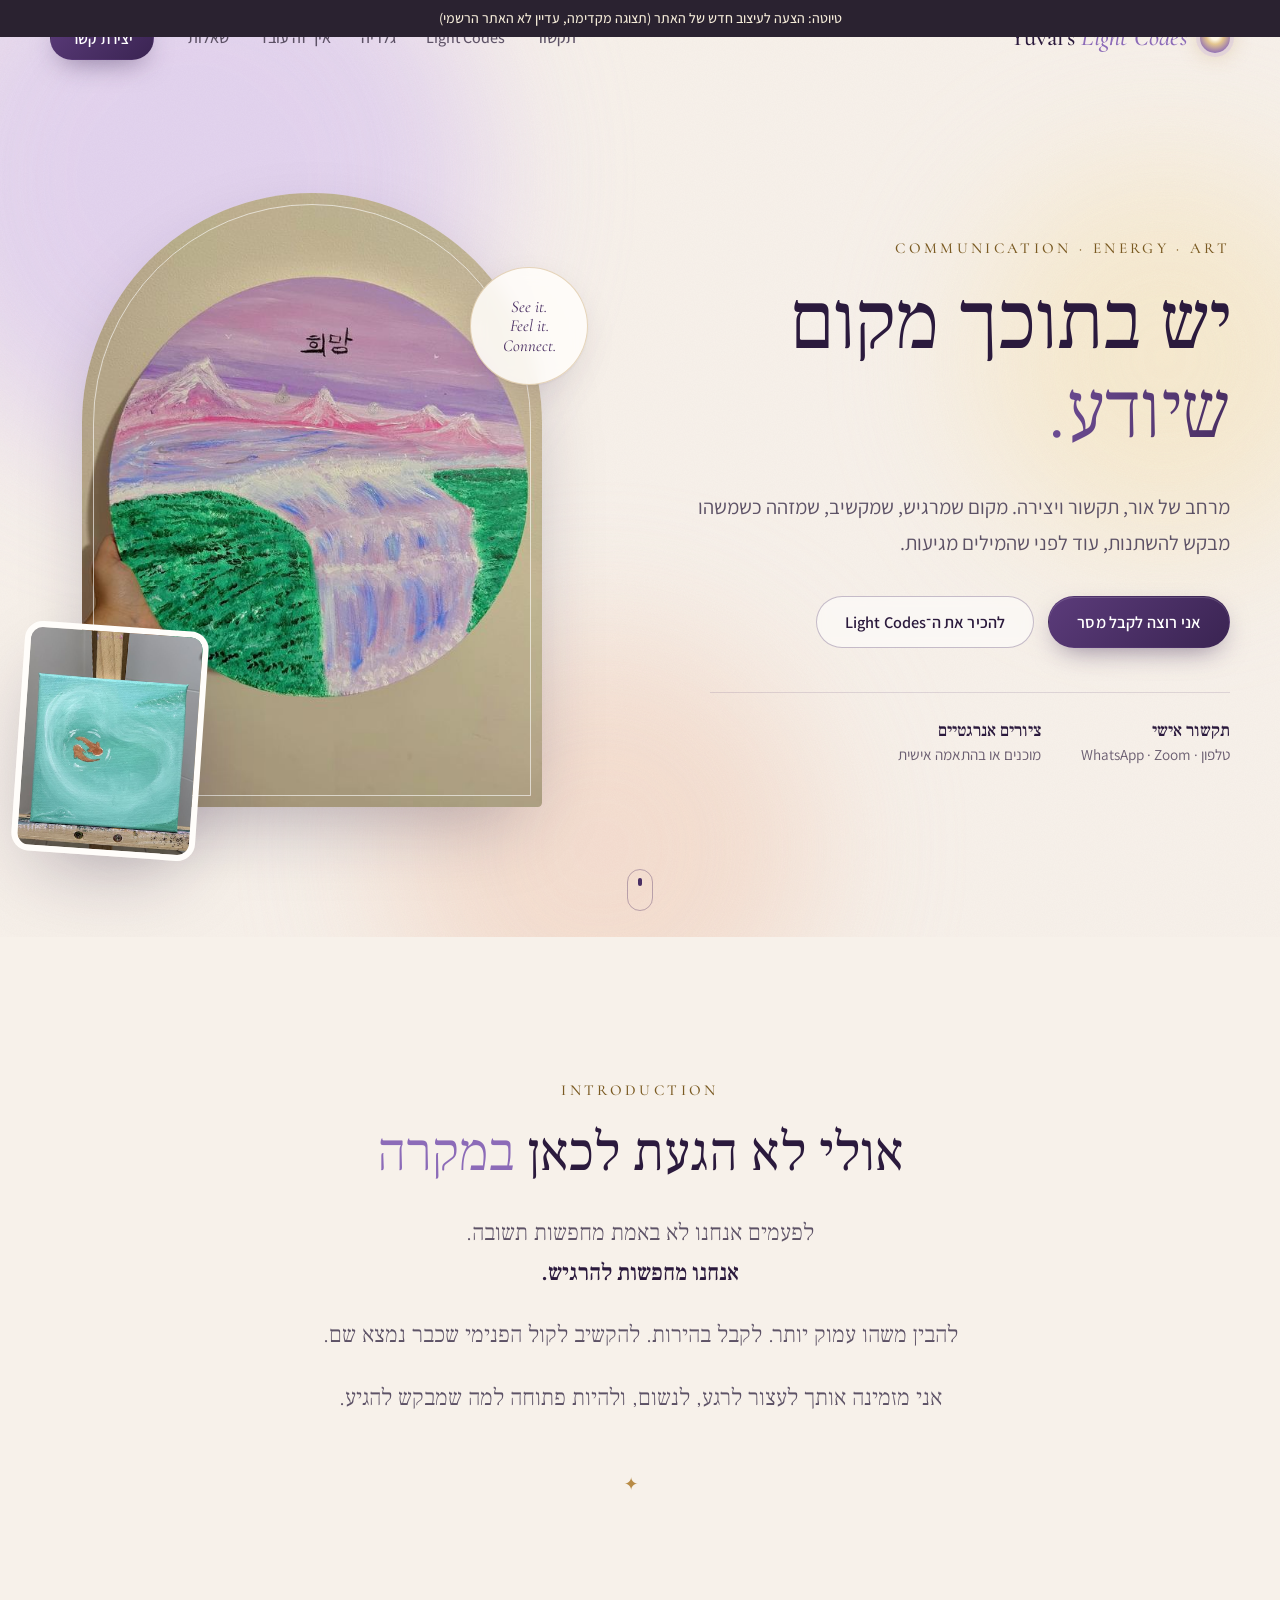
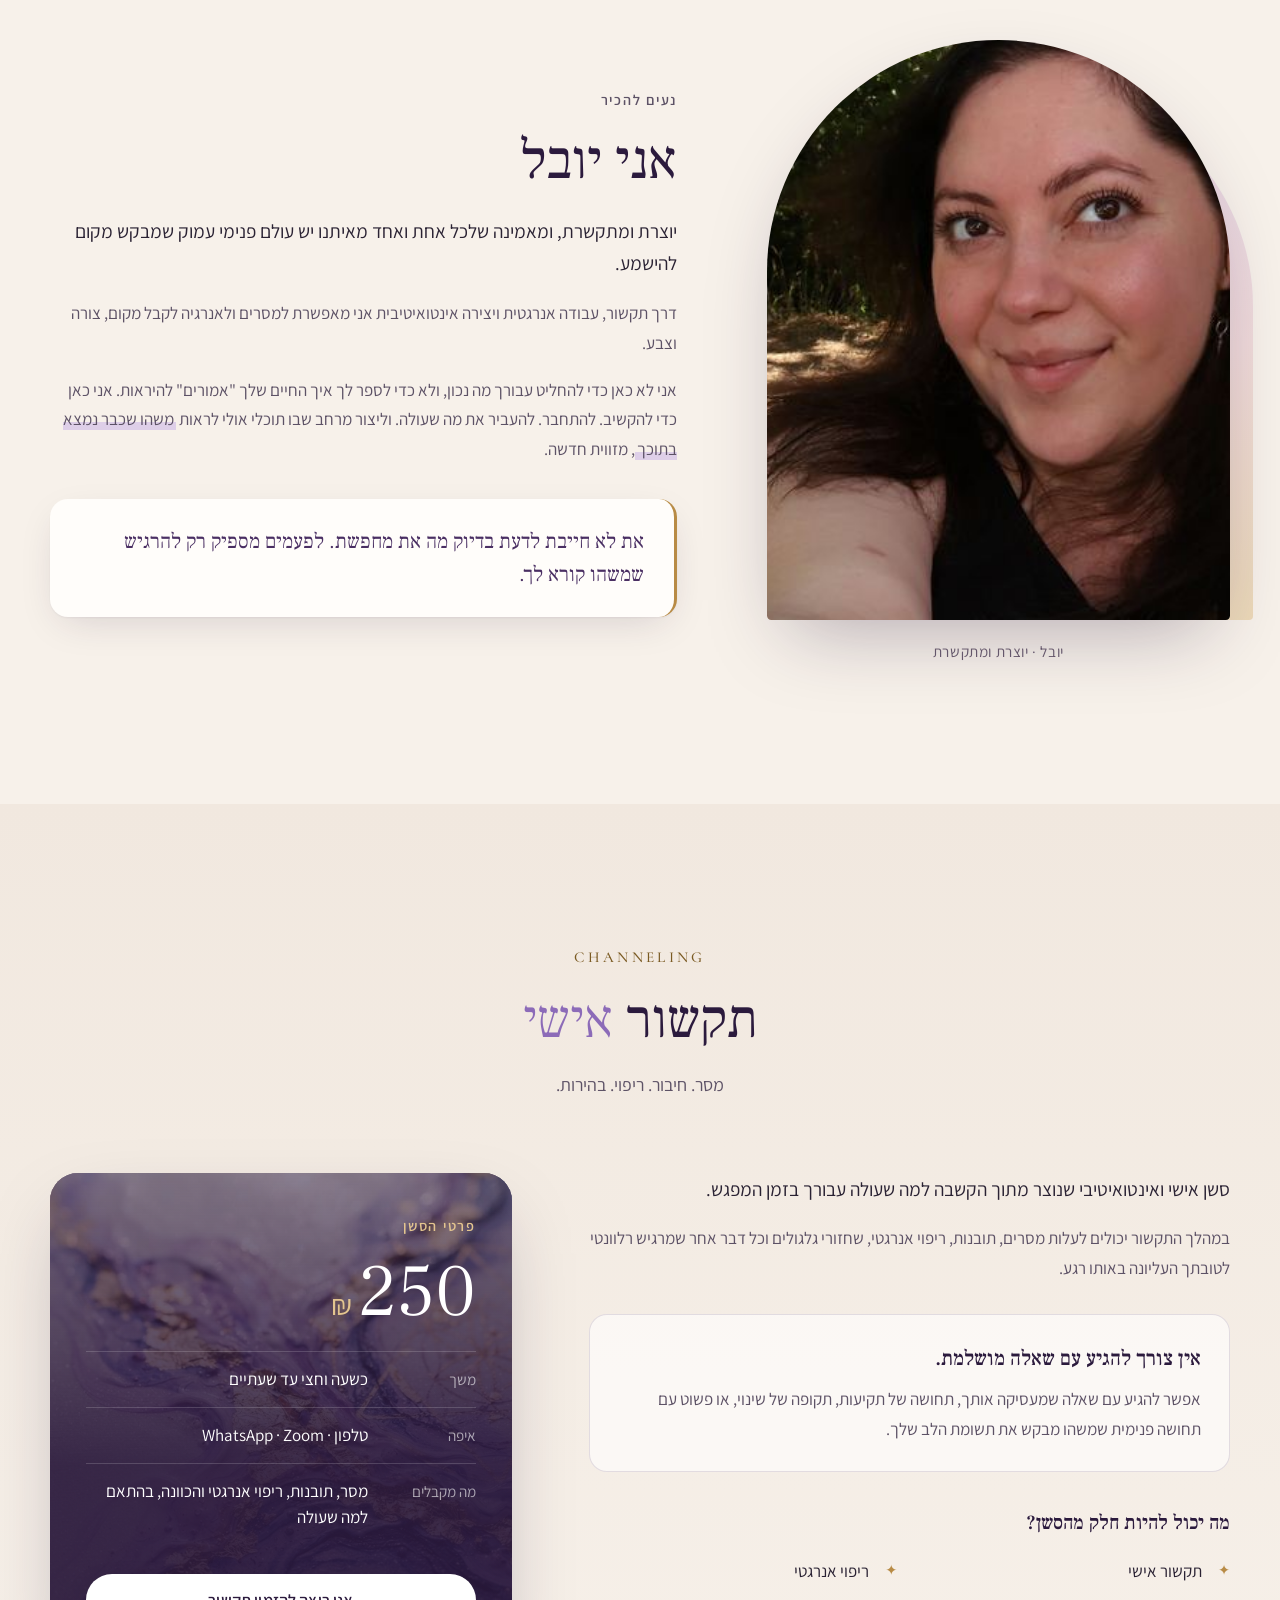
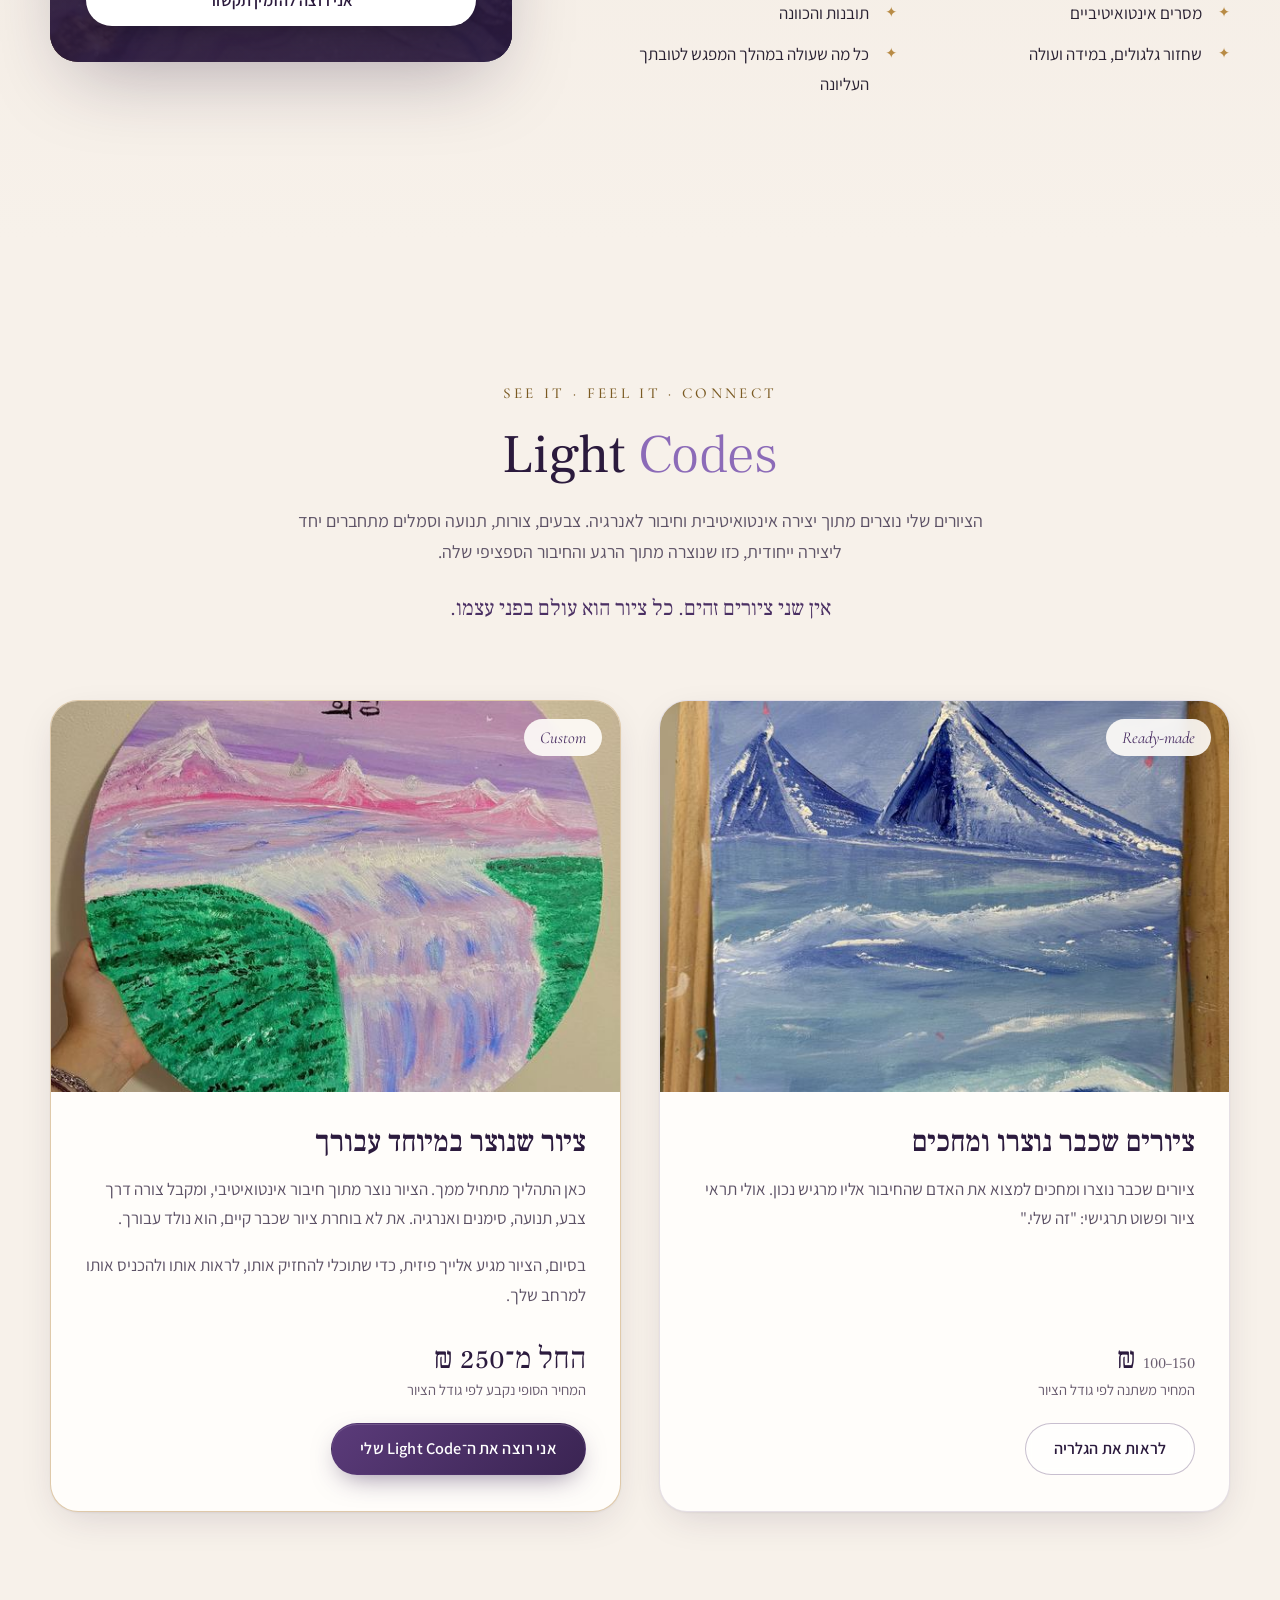
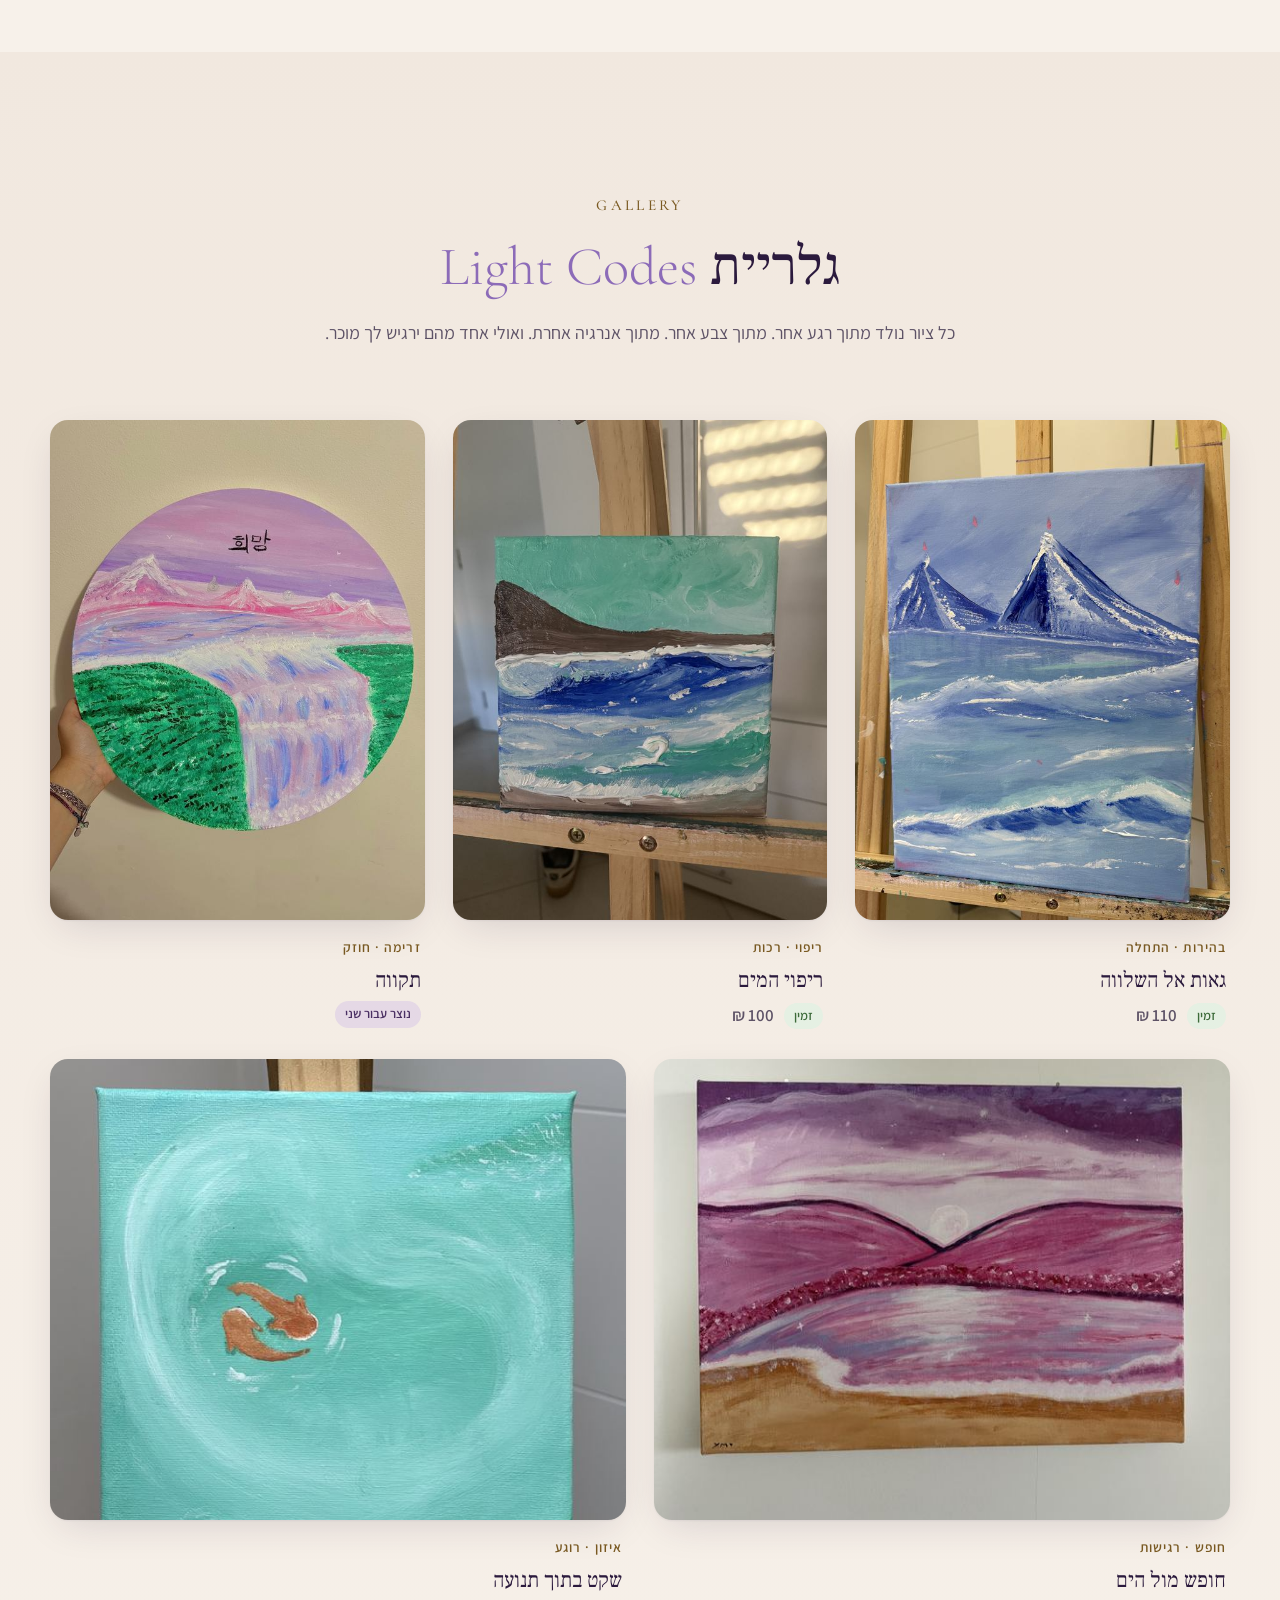
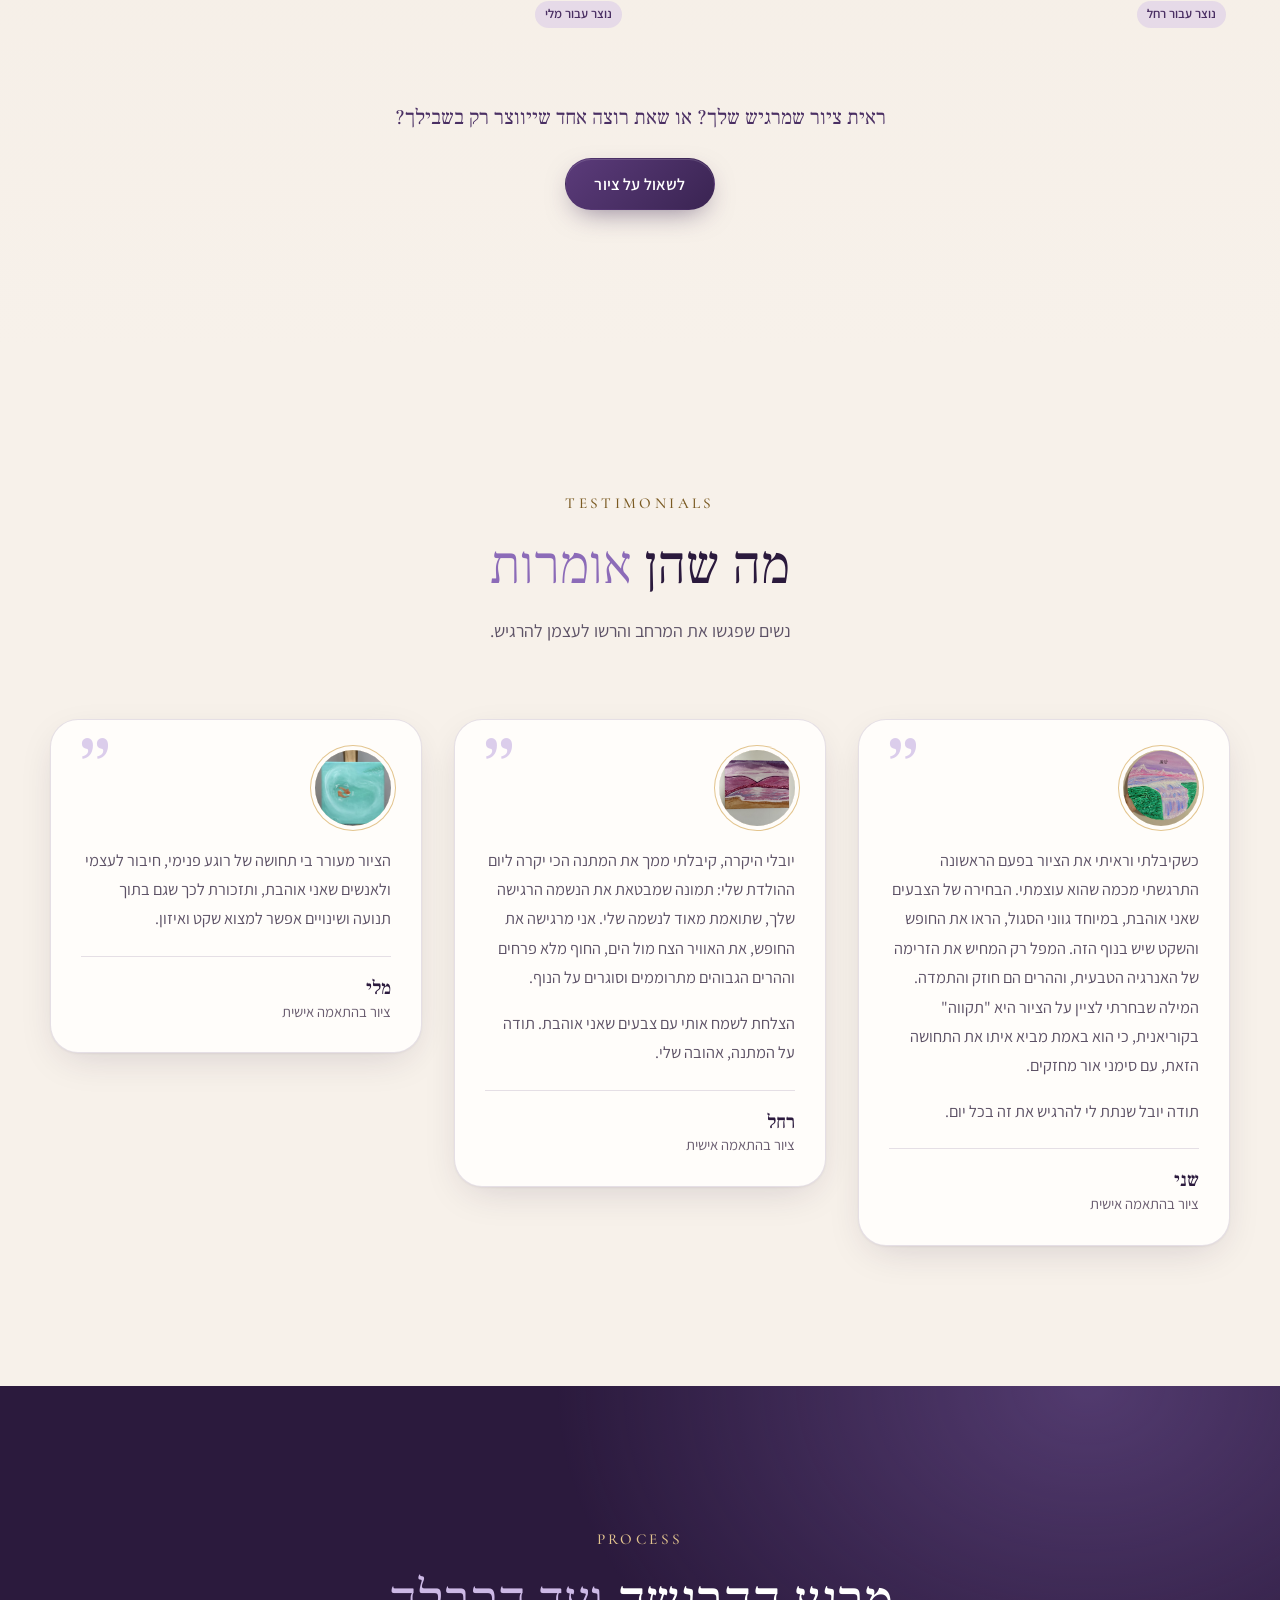
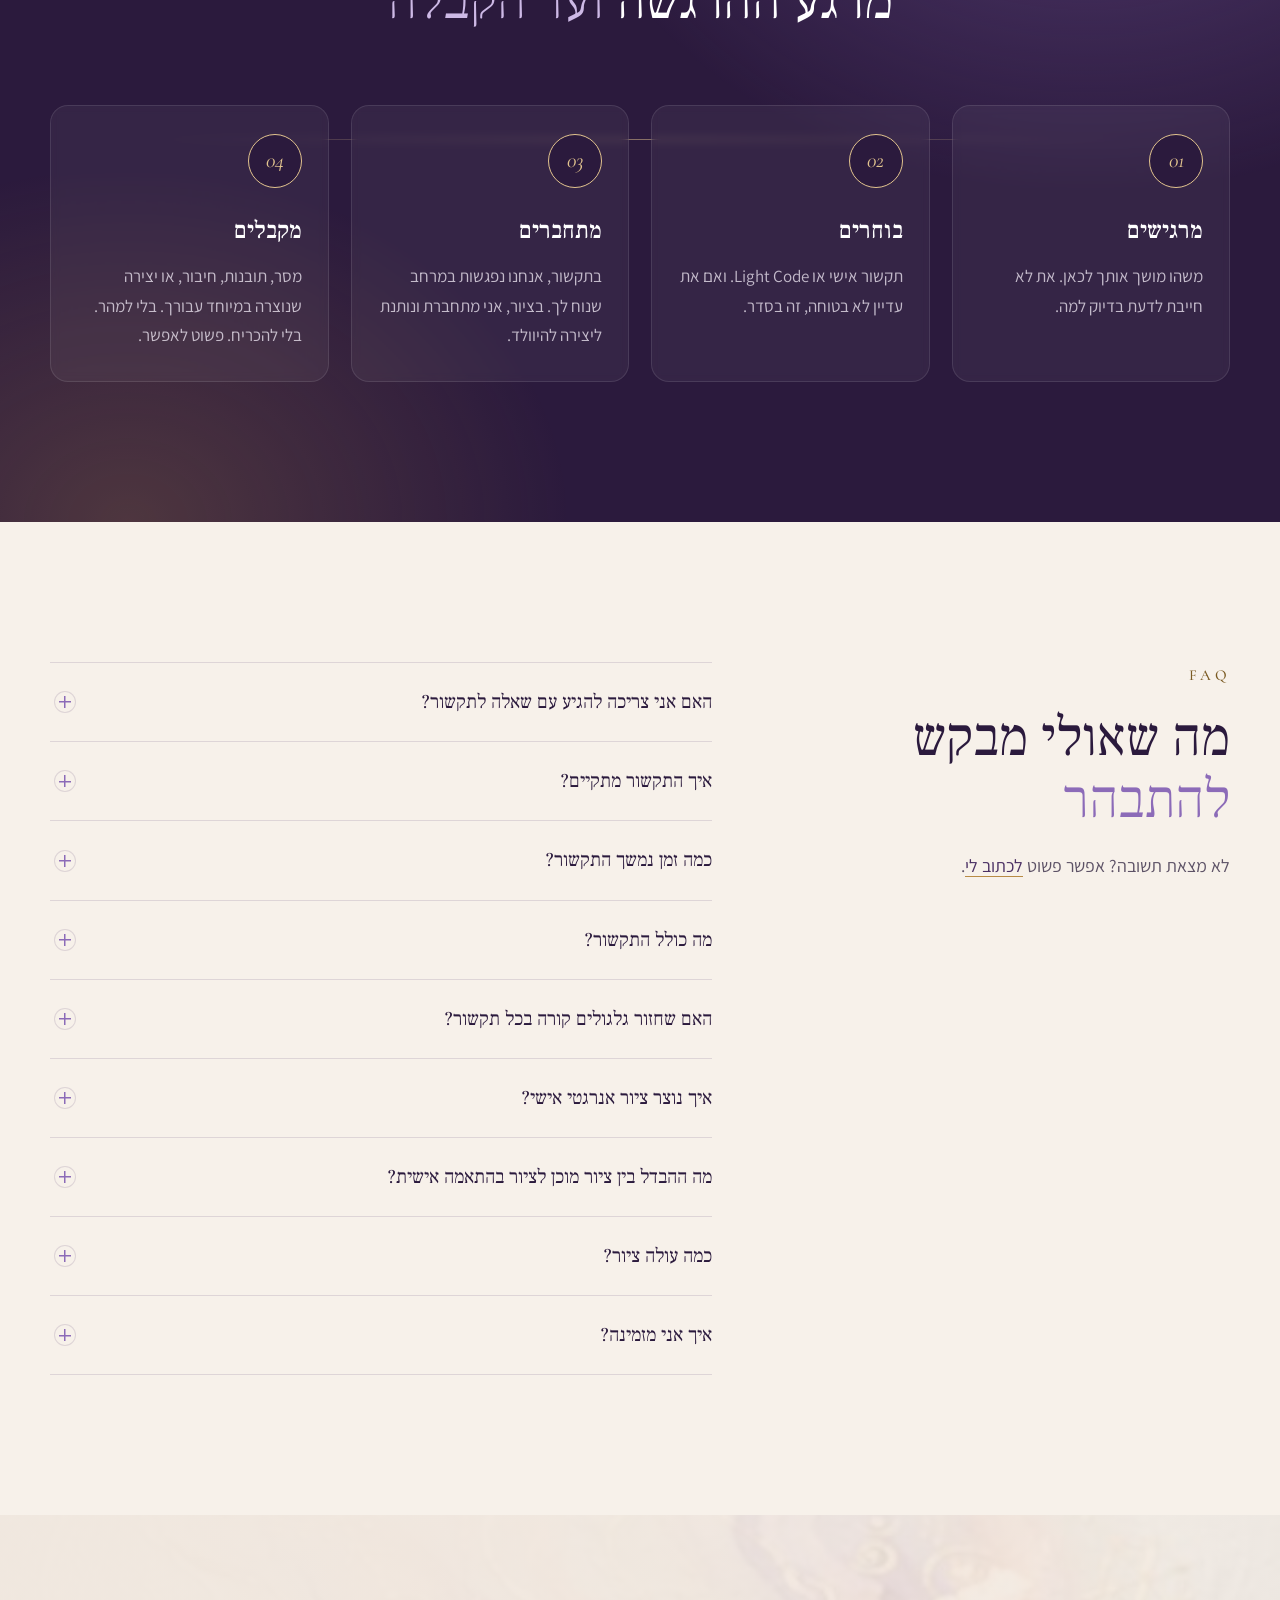
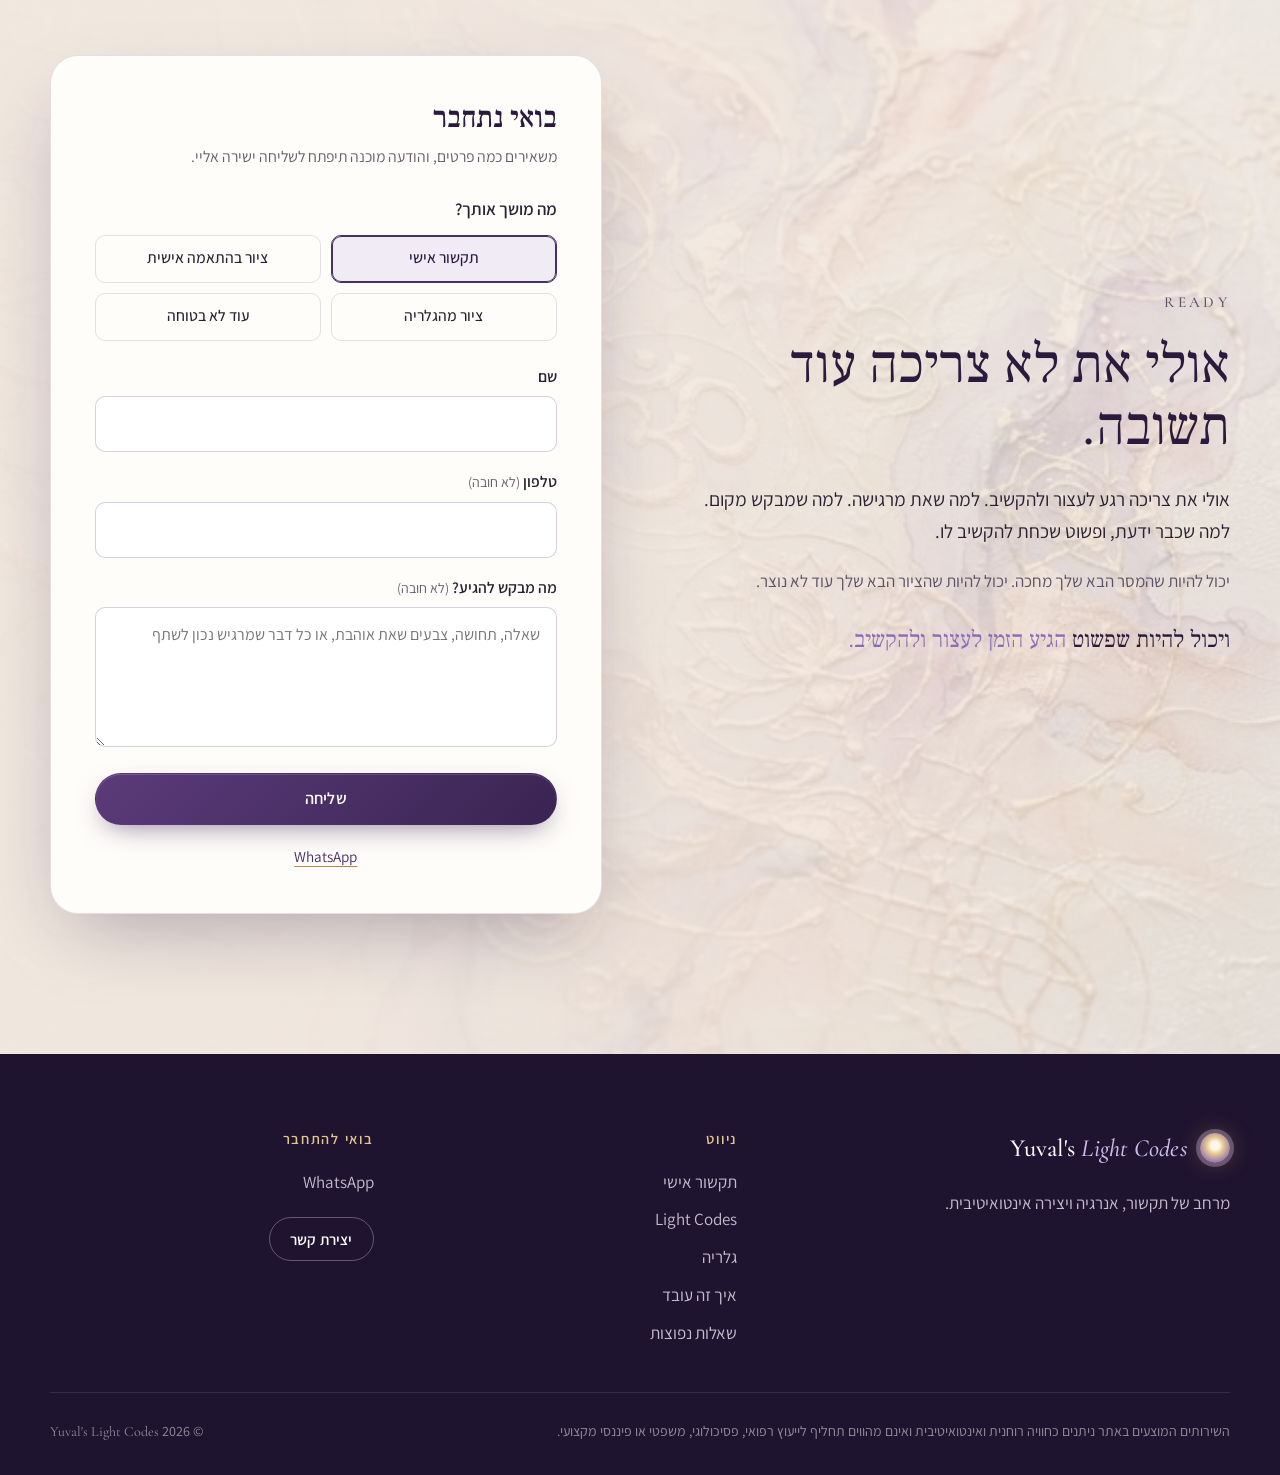
==== index.html @ 179ec46d "Yuval Light Codes preview" ====
<!doctype html>
<html lang="he" dir="rtl">
<head>
<meta name="robots" content="noindex">
  <meta charset="utf-8">
  <meta name="viewport" content="width=device-width, initial-scale=1, viewport-fit=cover">
  <title>Yuval's Light Codes · תקשור, אנרגיה ויצירה</title>
  <meta name="description" content="Yuval's Light Codes: מרחב של תקשור, ריפוי אנרגטי וציורי Light Codes אינטואיטיביים. סשן תקשור אישי בטלפון, Zoom או WhatsApp, וציורים אנרגטיים מוכנים או בהתאמה אישית.">
  <meta name="theme-color" content="#f7f1ea">
  <link rel="icon" href="data:image/svg+xml,%3Csvg xmlns='http://www.w3.org/2000/svg' viewBox='0 0 64 64'%3E%3Cdefs%3E%3CradialGradient id='g' cx='50%25' cy='45%25' r='55%25'%3E%3Cstop offset='0' stop-color='%23fff6e0'/%3E%3Cstop offset='.55' stop-color='%23c9a35f'/%3E%3Cstop offset='1' stop-color='%236b4a8a'/%3E%3C/radialGradient%3E%3C/defs%3E%3Ccircle cx='32' cy='32' r='30' fill='url(%23g)'/%3E%3Cpath d='M32 14v36M14 32h36M20 20l24 24M44 20 20 44' stroke='%23fff' stroke-width='2' stroke-linecap='round' opacity='.8'/%3E%3C/svg%3E">

  <meta property="og:type" content="website">
  <meta property="og:locale" content="he_IL">
  <meta property="og:title" content="Yuval's Light Codes · תקשור, אנרגיה ויצירה">
  <meta property="og:description" content="יש בתוכך מקום שיודע. תקשור אישי, ריפוי אנרגטי וציורי Light Codes שנוצרים מתוך חיבור.">
  <meta property="og:image" content="img/art-hope.jpg">
  <meta name="twitter:card" content="summary_large_image">
  <meta name="twitter:title" content="Yuval's Light Codes · תקשור, אנרגיה ויצירה">
  <meta name="twitter:image" content="img/art-hope.jpg">
  <meta name="twitter:description" content="יש בתוכך מקום שיודע. תקשור אישי, ריפוי אנרגטי וציורי Light Codes שנוצרים מתוך חיבור.">
  <script type="application/ld+json">
  {
    "@context": "https://schema.org",
    "@type": "ProfessionalService",
    "name": "Yuval's Light Codes",
    "description": "תקשור אישי, ריפוי אנרגטי וציורי Light Codes אינטואיטיביים, מוכנים או בהתאמה אישית.",
    "image": "img/art-hope.jpg",
    "priceRange": "החל מ־100 ₪",
    "areaServed": "IL",
    "hasOfferCatalog": {
      "@type": "OfferCatalog",
      "name": "שירותים",
      "itemListElement": [
        { "@type": "Offer", "name": "תקשור אישי (כשעה וחצי עד שעתיים)", "price": "250", "priceCurrency": "ILS" },
        { "@type": "Offer", "name": "ציור Light Code בהתאמה אישית", "priceSpecification": { "@type": "PriceSpecification", "minPrice": "250", "priceCurrency": "ILS" } },
        { "@type": "Offer", "name": "ציור Light Code מוכן", "priceSpecification": { "@type": "PriceSpecification", "minPrice": "100", "maxPrice": "150", "priceCurrency": "ILS" } }
      ]
    }
  }
  </script>

  <link rel="preconnect" href="https://fonts.googleapis.com">
  <link rel="preconnect" href="https://fonts.gstatic.com" crossorigin>
  <link href="https://fonts.googleapis.com/css2?family=Cormorant+Garamond:ital,wght@0,400;0,500;1,400;1,500&family=Frank+Ruhl+Libre:wght@300;400;500;700&family=Assistant:wght@300;400;500;600;700&display=swap" rel="stylesheet">
  <link rel="stylesheet" href="styles.css">
</head>
<body>
<div role="note" style="position:relative;z-index:200;background:#2a2230;color:#f5ecd9;text-align:center;font:500 14px/1.5 Assistant,system-ui,sans-serif;padding:8px 16px">טיוטה: הצעה לעיצוב חדש של האתר (תצוגה מקדימה, עדיין לא האתר הרשמי)</div>
  <a class="skip-link" href="#main">דילוג לתוכן</a>

  <header class="site-header" id="top">
    <div class="container header-inner">
      <a class="brand" href="#top" aria-label="Yuval's Light Codes, חזרה לראש העמוד">
        <span class="brand-mark" aria-hidden="true"></span>
        <span class="brand-text" lang="en">Yuval's <em>Light Codes</em></span>
      </a>

      <nav class="main-nav" id="main-nav" aria-label="ניווט ראשי">
        <ul>
          <li><a href="#channeling">תקשור</a></li>
          <li><a href="#light-codes">Light Codes</a></li>
          <li><a href="#gallery">גלריה</a></li>
          <li><a href="#process">איך זה עובד</a></li>
          <li><a href="#faq">שאלות</a></li>
        </ul>
        <a class="btn btn-primary btn-sm nav-cta" href="#contact">יצירת קשר</a>
      </nav>

      <button class="nav-toggle" type="button" aria-expanded="false" aria-controls="main-nav" aria-label="פתיחת תפריט">
        <span></span><span></span>
      </button>
    </div>
  </header>

  <main id="main">

    <!-- HERO -->
    <section class="hero" aria-labelledby="hero-title">
      <div class="hero-aura" aria-hidden="true">
        <span class="orb orb-1"></span><span class="orb orb-2"></span><span class="orb orb-3"></span>
      </div>
      <div class="container hero-grid">
        <div class="hero-copy">
          <p class="eyebrow" lang="en">Communication · Energy · Art</p>
          <h1 id="hero-title" class="display">
            יש בתוכך מקום
            <span class="display-accent">שיודע.</span>
          </h1>
          <p class="lead">
            מרחב של אור, תקשור ויצירה. מקום שמרגיש, שמקשיב, שמזהה כשמשהו מבקש להשתנות, עוד לפני שהמילים מגיעות.
          </p>
          <div class="hero-actions">
            <a class="btn btn-primary" href="#channeling">אני רוצה לקבל מסר</a>
            <a class="btn btn-ghost" href="#light-codes">להכיר את ה־Light Codes</a>
          </div>
          <ul class="hero-meta" aria-label="בקצרה">
            <li><strong>תקשור אישי</strong><span>טלפון · <bdi lang="en" dir="ltr">Zoom</bdi> · <bdi lang="en" dir="ltr">WhatsApp</bdi></span></li>
            <li><strong>ציורים אנרגטיים</strong><span>מוכנים או בהתאמה אישית</span></li>
          </ul>
        </div>

        <div class="hero-art">
          <figure class="arch arch-main">
            <img src="img/art-hope.jpg" srcset="img/art-hope-800.jpg 600w, img/art-hope.jpg 1050w" sizes="(max-width: 960px) 72vw, 460px" alt="ציור Light Code של יובל: מפל ורוד וסגול בין הרים, על קנבס עגול" width="1050" height="1400" fetchpriority="high">
          </figure>
          <figure class="arch-small" aria-hidden="true">
            <img src="img/art-turquoise-800.jpg" alt="" width="659" height="800">
          </figure>
          <span class="hero-badge" lang="en" dir="ltr" aria-hidden="true">See it.<br>Feel it.<br>Connect.</span>
        </div>
      </div>
      <a class="scroll-cue" href="#intro" aria-label="גלילה להמשך"><span></span></a>
    </section>

    <!-- INTRO -->
    <section class="intro section" id="intro" aria-labelledby="intro-title">
      <div class="container narrow center reveal">
        <p class="eyebrow" lang="en">Introduction</p>
        <h2 id="intro-title" class="h2">אולי לא הגעת לכאן <em>במקרה</em></h2>
        <div class="intro-text">
          <p>לפעמים אנחנו לא באמת מחפשות תשובה.<br><strong>אנחנו מחפשות להרגיש.</strong></p>
          <p>להבין משהו עמוק יותר. לקבל בהירות. להקשיב לקול הפנימי שכבר נמצא שם.</p>
          <p>אני מזמינה אותך לעצור לרגע, לנשום, ולהיות פתוחה למה שמבקש להגיע.</p>
        </div>
        <span class="divider" aria-hidden="true">✦</span>
      </div>
    </section>

    <!-- ABOUT -->
    <section class="about section" id="about" aria-labelledby="about-title">
      <div class="container about-grid">
        <figure class="about-photo reveal">
          <div class="arch arch-portrait">
            <img src="img/yuval.jpg" srcset="img/yuval-800.jpg 800w, img/yuval.jpg 1400w" sizes="(max-width: 960px) min(90vw, 420px), 460px" alt="יובל, יוצרת ומתקשרת, מחייכת בטבע" width="1400" height="933" loading="lazy">
          </div>
          <figcaption>יובל · יוצרת ומתקשרת</figcaption>
        </figure>
        <div class="about-copy reveal">
          <p class="eyebrow">נעים להכיר</p>
          <h2 id="about-title" class="h2">אני יובל</h2>
          <p class="lead-sm">יוצרת ומתקשרת, ומאמינה שלכל אחת ואחד מאיתנו יש עולם פנימי עמוק שמבקש מקום להישמע.</p>
          <p>דרך תקשור, עבודה אנרגטית ויצירה אינטואיטיבית אני מאפשרת למסרים ולאנרגיה לקבל מקום, צורה וצבע.</p>
          <p>אני לא כאן כדי להחליט עבורך מה נכון, ולא כדי לספר לך איך החיים שלך "אמורים" להיראות. אני כאן כדי להקשיב. להתחבר. להעביר את מה שעולה. וליצור מרחב שבו תוכלי אולי לראות <em class="hl">משהו שכבר נמצא בתוכך</em>, מזווית חדשה.</p>
          <blockquote class="pull">
            את לא חייבת לדעת בדיוק מה את מחפשת. לפעמים מספיק רק להרגיש שמשהו קורא לך.
          </blockquote>
        </div>
      </div>
    </section>

    <!-- CHANNELING -->
    <section class="channeling section section-tint" id="channeling" aria-labelledby="channeling-title">
      <div class="container">
        <header class="section-head reveal">
          <p class="eyebrow" lang="en">Channeling</p>
          <h2 id="channeling-title" class="h2">תקשור <em>אישי</em></h2>
          <p class="section-sub">מסר. חיבור. ריפוי. בהירות.</p>
        </header>

        <div class="channeling-grid">
          <div class="channeling-copy reveal">
            <p class="lead-sm">סשן אישי ואינטואיטיבי שנוצר מתוך הקשבה למה שעולה עבורך בזמן המפגש.</p>
            <p>במהלך התקשור יכולים לעלות מסרים, תובנות, ריפוי אנרגטי, שחזורי גלגולים וכל דבר אחר שמרגיש רלוונטי לטובתך העליונה באותו רגע.</p>

            <div class="note-card">
              <h3>אין צורך להגיע עם שאלה מושלמת.</h3>
              <p>אפשר להגיע עם שאלה שמעסיקה אותך, תחושה של תקיעות, תקופה של שינוי, או פשוט עם תחושה פנימית שמשהו מבקש את תשומת הלב שלך.</p>
            </div>

            <h3 class="h4">מה יכול להיות חלק מהסשן?</h3>
            <ul class="spark-list">
              <li>תקשור אישי</li>
              <li>ריפוי אנרגטי</li>
              <li>מסרים אינטואיטיביים</li>
              <li>תובנות והכוונה</li>
              <li>שחזור גלגולים, במידה ועולה</li>
              <li>כל מה שעולה במהלך המפגש לטובתך העליונה</li>
            </ul>
          </div>

          <aside class="price-card reveal" aria-labelledby="session-details">
            <div class="price-card-bg" aria-hidden="true"></div>
            <p class="eyebrow" id="session-details">פרטי הסשן</p>
            <p class="price"><span class="price-num">250</span><span class="price-cur">₪</span></p>
            <dl class="details">
              <div><dt>משך</dt><dd>כשעה וחצי עד שעתיים</dd></div>
              <div><dt>איפה</dt><dd>טלפון · <bdi lang="en" dir="ltr">Zoom</bdi> · <bdi lang="en" dir="ltr">WhatsApp</bdi></dd></div>
              <div><dt>מה מקבלים</dt><dd>מסר, תובנות, ריפוי אנרגטי והכוונה, בהתאם למה שעולה</dd></div>
            </dl>
            <a class="btn btn-light btn-block" href="#contact" data-service="channeling">אני רוצה להזמין תקשור</a>
          </aside>
        </div>
      </div>
    </section>

    <!-- LIGHT CODES -->
    <section class="light-codes section" id="light-codes" aria-labelledby="lc-title">
      <div class="container">
        <header class="section-head reveal">
          <p class="eyebrow" lang="en">See it · Feel it · Connect</p>
          <h2 id="lc-title" class="h2" lang="en">Light <em>Codes</em></h2>
          <p class="section-sub">הציורים שלי נוצרים מתוך יצירה אינטואיטיבית וחיבור לאנרגיה. צבעים, צורות, תנועה וסמלים מתחברים יחד ליצירה ייחודית, כזו שנוצרה מתוך הרגע והחיבור הספציפי שלה.</p>
          <p class="section-quote">אין שני ציורים זהים. כל ציור הוא עולם בפני עצמו.</p>
        </header>

        <div class="offer-grid">
          <article class="offer reveal">
            <div class="offer-media">
              <img src="img/art-mountains-800.jpg" alt="ציור Light Code מוכן: הרים כחולים מעל ים גועש" width="600" height="800" loading="lazy">
              <span class="tag" lang="en">Ready-made</span>
            </div>
            <div class="offer-body">
              <h3 class="h3">ציורים שכבר נוצרו ומחכים</h3>
              <p>ציורים שכבר נוצרו ומחכים למצוא את האדם שהחיבור אליו מרגיש נכון. אולי תראי ציור ופשוט תרגישי: "זה שלי."</p>
              <p class="offer-price"><strong><span dir="ltr">100–150</span> ₪</strong><span>המחיר משתנה לפי גודל הציור</span></p>
              <a class="btn btn-ghost" href="#gallery">לראות את הגלריה</a>
            </div>
          </article>

          <article class="offer offer-featured reveal">
            <div class="offer-media">
              <img src="img/art-hope-800.jpg" alt="ציור Light Code בהתאמה אישית: מפל ורוד וסגול בעיגול" width="600" height="800" loading="lazy">
              <span class="tag" lang="en">Custom</span>
            </div>
            <div class="offer-body">
              <h3 class="h3">ציור שנוצר במיוחד עבורך</h3>
              <p>כאן התהליך מתחיל ממך. הציור נוצר מתוך חיבור אינטואיטיבי, ומקבל צורה דרך צבע, תנועה, סימנים ואנרגיה. את לא בוחרת ציור שכבר קיים, הוא נולד עבורך.</p>
              <p>בסיום, הציור מגיע אלייך פיזית, כדי שתוכלי להחזיק אותו, לראות אותו ולהכניס אותו למרחב שלך.</p>
              <p class="offer-price"><strong>החל מ־250 ₪</strong><span>המחיר הסופי נקבע לפי גודל הציור</span></p>
              <a class="btn btn-primary" href="#contact" data-service="custom">אני רוצה את ה־Light Code שלי</a>
            </div>
          </article>
        </div>
      </div>
    </section>

    <!-- GALLERY -->
    <section class="gallery section section-tint" id="gallery" aria-labelledby="gallery-title">
      <div class="container">
        <header class="section-head reveal">
          <p class="eyebrow" lang="en">Gallery</p>
          <h2 id="gallery-title" class="h2">גלריית <em lang="en">Light Codes</em></h2>
          <p class="section-sub">כל ציור נולד מתוך רגע אחר. מתוך צבע אחר. מתוך אנרגיה אחרת. ואולי אחד מהם ירגיש לך מוכר.</p>
        </header>

        <div class="gallery-grid">
          <figure class="art-card reveal">
            <button class="art-open" type="button" data-full="img/art-mountains.jpg" data-caption="גאות אל השלווה · 110 ₪">
              <img src="img/art-mountains-800.jpg" alt="גאות אל השלווה: הרים כחולים מושלגים מעל גלים" width="600" height="800" loading="lazy">
            </button>
            <figcaption>
              <span class="art-theme">בהירות · התחלה</span>
              <span class="art-title">גאות אל השלווה</span>
              <span class="art-meta"><span class="status available">זמין</span> 110 ₪</span>
            </figcaption>
          </figure>

          <figure class="art-card reveal">
            <button class="art-open" type="button" data-full="img/art-healing-water.jpg" data-caption="ריפוי המים · 100 ₪">
              <img src="img/art-healing-water-800.jpg" alt="ריפוי המים: ים טורקיז וכחול מול צוק" width="600" height="800" loading="lazy">
            </button>
            <figcaption>
              <span class="art-theme">ריפוי · רכות</span>
              <span class="art-title">ריפוי המים</span>
              <span class="art-meta"><span class="status available">זמין</span> 100 ₪</span>
            </figcaption>
          </figure>

          <figure class="art-card reveal">
            <button class="art-open" type="button" data-full="img/art-hope.jpg" data-caption="תקווה · נוצר עבור שני">
              <img src="img/art-hope-800.jpg" alt="תקווה: מפל ורוד בין הרים, ציור עגול שנוצר עבור שני" width="600" height="800" loading="lazy">
            </button>
            <figcaption>
              <span class="art-theme">זרימה · חוזק</span>
              <span class="art-title">תקווה</span>
              <span class="art-meta"><span class="status custom">נוצר עבור שני</span></span>
            </figcaption>
          </figure>

          <figure class="art-card reveal">
            <button class="art-open" type="button" data-full="img/art-pink-sea.jpg" data-caption="חופש מול הים · נוצר עבור רחל">
              <img src="img/art-pink-sea-800.jpg" alt="חופש מול הים: נוף ורוד וסגול עם חוף זהוב, נוצר עבור רחל" width="600" height="800" loading="lazy">
            </button>
            <figcaption>
              <span class="art-theme">חופש · רגישות</span>
              <span class="art-title">חופש מול הים</span>
              <span class="art-meta"><span class="status custom">נוצר עבור רחל</span></span>
            </figcaption>
          </figure>

          <figure class="art-card reveal">
            <button class="art-open" type="button" data-full="img/art-turquoise.jpg" data-caption="שקט בתוך תנועה · נוצר עבור מלי">
              <img src="img/art-turquoise-800.jpg" alt="שקט בתוך תנועה: מערבולת טורקיז עם דגים כתומים, נוצר עבור מלי" width="659" height="800" loading="lazy">
            </button>
            <figcaption>
              <span class="art-theme">איזון · רוגע</span>
              <span class="art-title">שקט בתוך תנועה</span>
              <span class="art-meta"><span class="status custom">נוצר עבור מלי</span></span>
            </figcaption>
          </figure>
        </div>

        <div class="center gallery-cta reveal">
          <p>ראית ציור שמרגיש שלך? או שאת רוצה אחד שייווצר רק בשבילך?</p>
          <a class="btn btn-primary" href="#contact" data-service="ready">לשאול על ציור</a>
        </div>
      </div>
    </section>

    <!-- TESTIMONIALS -->
    <section class="testimonials section" id="testimonials" aria-labelledby="t-title">
      <div class="container">
        <header class="section-head reveal">
          <p class="eyebrow" lang="en">Testimonials</p>
          <h2 id="t-title" class="h2">מה שהן <em>אומרות</em></h2>
          <p class="section-sub">נשים שפגשו את המרחב והרשו לעצמן להרגיש.</p>
        </header>

        <div class="t-grid">
          <figure class="t-card reveal">
            <img class="t-art" src="img/art-hope-800.jpg" alt="הציור של שני" width="600" height="800" loading="lazy">
            <blockquote>
              <p>כשקיבלתי וראיתי את הציור בפעם הראשונה התרגשתי מכמה שהוא עוצמתי. הבחירה של הצבעים שאני אוהבת, במיוחד גווני הסגול, הראו את החופש והשקט שיש בנוף הזה. המפל רק המחיש את הזרימה של האנרגיה הטבעית, וההרים הם חוזק והתמדה. המילה שבחרתי לציין על הציור היא "תקווה" בקוריאנית, כי הוא באמת מביא איתו את התחושה הזאת, עם סימני אור מחזקים.</p>
              <p>תודה יובל שנתת לי להרגיש את זה בכל יום.</p>
            </blockquote>
            <figcaption><strong>שני</strong><span>ציור בהתאמה אישית</span></figcaption>
          </figure>

          <figure class="t-card reveal">
            <img class="t-art" src="img/art-pink-sea-800.jpg" alt="הציור של רחל" width="600" height="800" loading="lazy">
            <blockquote>
              <p>יובלי היקרה, קיבלתי ממך את המתנה הכי יקרה ליום ההולדת שלי: תמונה שמבטאת את הנשמה הרגישה שלך, שתואמת מאוד לנשמה שלי. אני מרגישה את החופש, את האוויר הצח מול הים, החוף מלא פרחים וההרים הגבוהים מתרוממים וסוגרים על הנוף.</p>
              <p>הצלחת לשמח אותי עם צבעים שאני אוהבת. תודה על המתנה, אהובה שלי.</p>
            </blockquote>
            <figcaption><strong>רחל</strong><span>ציור בהתאמה אישית</span></figcaption>
          </figure>

          <figure class="t-card reveal">
            <img class="t-art" src="img/art-turquoise-800.jpg" alt="הציור של מלי" width="659" height="800" loading="lazy">
            <blockquote>
              <p>הציור מעורר בי תחושה של רוגע פנימי, חיבור לעצמי ולאנשים שאני אוהבת, ותזכורת לכך שגם בתוך תנועה ושינויים אפשר למצוא שקט ואיזון.</p>
            </blockquote>
            <figcaption><strong>מלי</strong><span>ציור בהתאמה אישית</span></figcaption>
          </figure>
        </div>
        <p class="t-hint" aria-hidden="true">החליקי לעוד המלצות</p>
      </div>
    </section>

    <!-- PROCESS -->
    <section class="process section section-dark" id="process" aria-labelledby="process-title">
      <div class="process-bg" aria-hidden="true"></div>
      <div class="container">
        <header class="section-head reveal">
          <p class="eyebrow" lang="en">Process</p>
          <h2 id="process-title" class="h2">מרגע ההרגשה <em>ועד הקבלה</em></h2>
        </header>
        <ol class="steps">
          <li class="step reveal">
            <span class="step-num" lang="en">01</span>
            <h3>מרגישים</h3>
            <p>משהו מושך אותך לכאן. את לא חייבת לדעת בדיוק למה.</p>
          </li>
          <li class="step reveal">
            <span class="step-num" lang="en">02</span>
            <h3>בוחרים</h3>
            <p>תקשור אישי או Light Code. ואם את עדיין לא בטוחה, זה בסדר.</p>
          </li>
          <li class="step reveal">
            <span class="step-num" lang="en">03</span>
            <h3>מתחברים</h3>
            <p>בתקשור, אנחנו נפגשות במרחב שנוח לך. בציור, אני מתחברת ונותנת ליצירה להיוולד.</p>
          </li>
          <li class="step reveal">
            <span class="step-num" lang="en">04</span>
            <h3>מקבלים</h3>
            <p>מסר, תובנות, חיבור, או יצירה שנוצרה במיוחד עבורך. בלי למהר. בלי להכריח. פשוט לאפשר.</p>
          </li>
        </ol>
      </div>
    </section>

    <!-- FAQ -->
    <section class="faq section" id="faq" aria-labelledby="faq-title">
      <div class="container faq-grid">
        <header class="section-head faq-head reveal">
          <p class="eyebrow" lang="en">FAQ</p>
          <h2 id="faq-title" class="h2">מה שאולי מבקש <em>להתבהר</em></h2>
          <p class="section-sub">לא מצאת תשובה? אפשר פשוט <a href="#contact">לכתוב לי</a>.</p>
        </header>
        <div class="faq-list reveal">
          <details>
            <summary>האם אני צריכה להגיע עם שאלה לתקשור?</summary>
            <p>לא. אפשר להגיע עם שאלה או נושא שמעסיק אותך, אבל אין חובה. אפשר גם להגיע פשוט עם פתיחות ולראות מה עולה במהלך הסשן.</p>
          </details>
          <details>
            <summary>איך התקשור מתקיים?</summary>
            <p>התקשור יכול להתקיים דרך שיחת טלפון, <bdi lang="en" dir="ltr">Zoom</bdi> או <bdi lang="en" dir="ltr">WhatsApp</bdi>, בהתאם למה שנוח לך.</p>
          </details>
          <details>
            <summary>כמה זמן נמשך התקשור?</summary>
            <p>הסשן נמשך בדרך כלל כשעה וחצי עד שעתיים.</p>
          </details>
          <details>
            <summary>מה כולל התקשור?</summary>
            <p>הסשן כולל תקשור אישי, ריפוי אנרגטי, ובמידת הצורך שחזור גלגולים וכל מה שעולה אינטואיטיבית במהלך המפגש לטובתך העליונה.</p>
          </details>
          <details>
            <summary>האם שחזור גלגולים קורה בכל תקשור?</summary>
            <p>לא בהכרח. הוא חלק מהאפשרויות שיכולות לעלות במהלך הסשן, בהתאם למה שעולה באותו מפגש.</p>
          </details>
          <details>
            <summary>איך נוצר ציור אנרגטי אישי?</summary>
            <p>הציור נוצר במיוחד עבורך מתוך תהליך של יצירה אינטואיטיבית וחיבור לאנרגיה.</p>
          </details>
          <details>
            <summary>מה ההבדל בין ציור מוכן לציור בהתאמה אישית?</summary>
            <p>ציור מוכן הוא יצירה שכבר קיימת וזמינה לרכישה. ציור בהתאמה אישית נוצר במיוחד עבורך.</p>
          </details>
          <details>
            <summary>כמה עולה ציור?</summary>
            <p>ציורים מוכנים: <span dir="ltr">100–150</span> ₪. ציורים בהתאמה אישית: החל מ־250 ₪. בשני המקרים המחיר משתנה בהתאם לגודל הציור.</p>
          </details>
          <details>
            <summary>איך אני מזמינה?</summary>
            <p>פשוט בוחרים את השירות הרצוי ומשאירים פרטים בטופס יצירת הקשר. אחזור אלייך להמשך התהליך.</p>
          </details>
        </div>
      </div>
    </section>

    <!-- CONTACT -->
    <section class="contact section" id="contact" aria-labelledby="contact-title">
      <div class="contact-bg" aria-hidden="true"></div>
      <div class="container contact-grid">
        <div class="contact-copy reveal">
          <p class="eyebrow" lang="en">Ready</p>
          <h2 id="contact-title" class="h2">אולי את לא צריכה עוד תשובה.</h2>
          <p class="lead-sm">אולי את צריכה רגע לעצור ולהקשיב. למה שאת מרגישה. למה שמבקש מקום. למה שכבר ידעת, ופשוט שכחת להקשיב לו.</p>
          <p>יכול להיות שהמסר הבא שלך מחכה. יכול להיות שהציור הבא שלך עוד לא נוצר.</p>
          <p class="contact-close">ויכול להיות שפשוט <em>הגיע הזמן לעצור ולהקשיב.</em></p>
        </div>

        <form class="contact-form reveal" id="contact-form" novalidate>
          <h3 class="h3">בואי נתחבר</h3>
          <p class="form-intro" id="form-intro">משאירים כמה פרטים, והודעה מוכנה תיפתח לשליחה ישירה אליי.</p>
          <noscript><p class="form-status">כדי לשלוח את הטופס צריך לאפשר JavaScript בדפדפן.</p></noscript>

          <fieldset class="service-pick">
            <legend>מה מושך אותך?</legend>
            <label><input type="radio" name="service" value="channeling" checked><span>תקשור אישי</span></label>
            <label><input type="radio" name="service" value="custom"><span>ציור בהתאמה אישית</span></label>
            <label><input type="radio" name="service" value="ready"><span>ציור מהגלריה</span></label>
            <label><input type="radio" name="service" value="general"><span>עוד לא בטוחה</span></label>
          </fieldset>

          <div class="field">
            <label for="f-name">שם</label>
            <input id="f-name" name="name" type="text" autocomplete="name" required>
            <span class="field-error" id="err-name" aria-live="polite"></span>
          </div>
          <div class="field">
            <label for="f-phone">טלפון <span class="opt">(לא חובה)</span></label>
            <input id="f-phone" name="phone" type="tel" inputmode="tel" autocomplete="tel" dir="ltr">
          </div>
          <div class="field">
            <label for="f-message">מה מבקש להגיע? <span class="opt">(לא חובה)</span></label>
            <textarea id="f-message" name="message" rows="4" placeholder="שאלה, תחושה, צבעים שאת אוהבת, או כל דבר שמרגיש נכון לשתף"></textarea>
          </div>

          <button class="btn btn-primary btn-block" type="submit" disabled>שליחה</button>
          <p class="form-status" id="form-status" role="status" aria-live="polite"></p>

          <div class="copy-box" id="copy-box" hidden>
            <label for="copy-text">ההודעה שלך, מוכנה להעתקה:</label>
            <textarea id="copy-text" rows="5" readonly></textarea>
            <button class="btn btn-ghost btn-sm" type="button" id="copy-btn">העתקת ההודעה</button>
          </div>

          <div class="direct-links" id="direct-links"></div>
        </form>
      </div>
    </section>
  </main>

  <footer class="site-footer">
    <div class="container footer-grid">
      <div>
        <a class="brand brand-footer" href="#top"><span class="brand-mark" aria-hidden="true"></span><span class="brand-text" lang="en">Yuval's <em>Light Codes</em></span></a>
        <p class="footer-tag">מרחב של תקשור, אנרגיה ויצירה אינטואיטיבית.</p>
      </div>
      <nav aria-label="ניווט תחתון">
        <h2 class="footer-h">ניווט</h2>
        <ul>
          <li><a href="#channeling">תקשור אישי</a></li>
          <li><a href="#light-codes">Light Codes</a></li>
          <li><a href="#gallery">גלריה</a></li>
          <li><a href="#process">איך זה עובד</a></li>
          <li><a href="#faq">שאלות נפוצות</a></li>
        </ul>
      </nav>
      <div>
        <h2 class="footer-h">בואי להתחבר</h2>
        <ul class="social" id="social-links"></ul>
        <a class="btn btn-ghost btn-sm" href="#contact">יצירת קשר</a>
      </div>
    </div>
    <div class="container footer-bottom">
      <p class="disclaimer">השירותים המוצעים באתר ניתנים כחוויה רוחנית ואינטואיטיבית ואינם מהווים תחליף לייעוץ רפואי, פסיכולוגי, משפטי או פיננסי מקצועי.</p>
      <p>© <span id="year">2026</span> <span lang="en">Yuval's Light Codes</span></p>
    </div>
  </footer>

  <a class="float-cta" id="float-cta" href="#contact" aria-label="יצירת קשר">
    <svg viewBox="0 0 24 24" aria-hidden="true"><path d="M4 5h16v11H8l-4 4z" fill="none" stroke="currentColor" stroke-width="1.6" stroke-linejoin="round"/></svg>
    <span>בואי נדבר</span>
  </a>

  <dialog class="lightbox" id="lightbox" aria-label="תצוגת ציור">
    <button class="lightbox-close" type="button" aria-label="סגירה">×</button>
    <img id="lightbox-img" src="" alt="">
    <p id="lightbox-caption"></p>
  </dialog>

  <script src="main.js" defer></script>
</body>
</html>
---- styles.css ----
/* Yuval's Light Codes */

:root {
  --paper: #f7f1ea;
  --paper-2: #f1e8df;
  --card: #fffdfa;
  --ink: #2a2233;
  --ink-soft: #5d5266;
  --ink-mute: #6a5d70;
  --plum: #4a2f63;
  --plum-deep: #2b1a3d;
  --violet: #8c6bb8;
  --lilac: #cdb9e6;
  --blush: #ecc9cf;
  --gold: #b88b45;
  --gold-soft: #e3c58f;
  --gold-text: #7a5a22;
  --line: rgba(74, 47, 99, 0.14);

  --serif: "Frank Ruhl Libre", "Times New Roman", serif;
  --sans: "Assistant", "Segoe UI", system-ui, sans-serif;
  --latin: "Cormorant Garamond", "Frank Ruhl Libre", serif;

  --r-sm: 10px;
  --r: 18px;
  --r-lg: 28px;
  --shadow: 0 1px 2px rgba(43, 26, 61, .05), 0 12px 40px -12px rgba(43, 26, 61, .18);
  --shadow-lg: 0 30px 80px -24px rgba(43, 26, 61, .35);
  --ease: cubic-bezier(.22, .61, .36, 1);
  --header-h: 76px;
}

*, *::before, *::after { box-sizing: border-box; }
html { scroll-behavior: smooth; scroll-padding-top: calc(var(--header-h) + env(safe-area-inset-top) + 8px); -webkit-text-size-adjust: 100%; }
body {
  margin: 0;
  background: var(--paper);
  color: var(--ink);
  font-family: var(--sans);
  font-size: 1.0625rem;
  line-height: 1.75;
  -webkit-font-smoothing: antialiased;
  text-rendering: optimizeLegibility;
  overflow-x: hidden;
}
body.nav-open { overflow: hidden; }
img { max-width: 100%; height: auto; display: block; }
a { color: inherit; }
a, button, summary, label { -webkit-tap-highlight-color: transparent; }
p { margin: 0 0 1em; }
h1, h2, h3, h4 { margin: 0; font-weight: 500; }
ul, ol { margin: 0; padding: 0; list-style: none; }
button { font: inherit; color: inherit; }
:focus-visible { outline: 2px solid var(--violet); outline-offset: 3px; border-radius: 6px; }
::selection { background: var(--lilac); color: var(--plum-deep); }
[lang="en"] { font-family: var(--latin); }
bdi[lang="en"] { font-family: inherit; }

.skip-link {
  position: absolute; inset-inline-start: 12px; top: -60px; z-index: 100;
  background: var(--plum); color: #fff; padding: 10px 16px; border-radius: var(--r-sm);
  text-decoration: none; transition: top .2s;
}
.skip-link:focus { top: 12px; }

.container { width: min(1180px, 100% - 40px); margin-inline: auto; }
.narrow { max-width: 720px; }
.center { text-align: center; }
.section { padding-block: clamp(80px, 11vw, 140px); position: relative; }
.section-tint { background: linear-gradient(180deg, var(--paper-2), var(--paper)); }

/* ---------- Type ---------- */
.eyebrow {
  font-family: var(--latin);
  font-size: .95rem; letter-spacing: .22em; text-transform: uppercase;
  color: var(--gold-text); margin-bottom: 18px; font-weight: 500;
}
p.eyebrow:not([lang]) { font-family: var(--sans); letter-spacing: .12em; font-size: .9rem; font-weight: 600; }
.display {
  font-family: var(--serif); font-weight: 400;
  font-size: clamp(2.8rem, 6.4vw, 5.4rem); line-height: 1.08; letter-spacing: -.01em;
  color: var(--plum-deep);
}
.display-accent {
  display: block; font-weight: 300; font-style: normal;
  background: linear-gradient(90deg, #8a6424 0%, #7b58a8 55%, var(--plum) 100%);
  -webkit-background-clip: text; background-clip: text; color: transparent;
  padding-bottom: .08em;
}
.h2 {
  font-family: var(--serif); font-weight: 400;
  font-size: clamp(2.1rem, 4.4vw, 3.4rem); line-height: 1.15; color: var(--plum-deep);
}
.h2 em, .h3 em { font-style: normal; color: var(--violet); font-weight: 300; }
.h3 { font-family: var(--serif); font-size: clamp(1.45rem, 2.4vw, 1.85rem); line-height: 1.25; color: var(--plum-deep); }
.h4 { font-family: var(--serif); font-size: 1.25rem; margin: 34px 0 16px; color: var(--plum-deep); }
.lead { font-size: clamp(1.1rem, 1.6vw, 1.28rem); color: var(--ink-soft); max-width: 34em; }
.lead-sm { font-size: 1.2rem; color: var(--ink); line-height: 1.7; }
.section-head { text-align: center; max-width: 720px; margin: 0 auto clamp(48px, 6vw, 72px); }
.section-head .h2 { margin-bottom: 18px; }
.section-sub { color: var(--ink-soft); font-size: 1.12rem; margin: 0 auto; }
.section-quote { font-family: var(--serif); font-size: 1.35rem; color: var(--plum); margin-top: 22px; }
.divider { display: inline-block; margin-top: 28px; color: var(--gold); font-size: 1.1rem; letter-spacing: 1em; }
.hl { font-style: normal; background: linear-gradient(transparent 62%, rgba(205, 185, 230, .6) 0); padding-inline: 2px; }

/* ---------- Buttons ---------- */
.btn {
  --bg: transparent; --fg: var(--plum-deep); --bd: transparent;
  display: inline-flex; align-items: center; justify-content: center; gap: 10px;
  min-height: 52px; padding: 0 28px; border-radius: 999px;
  background: var(--bg); color: var(--fg); border: 1px solid var(--bd);
  font-family: var(--sans); font-weight: 600; font-size: 1.02rem; letter-spacing: .01em;
  text-decoration: none; cursor: pointer; white-space: nowrap;
  transition: transform .25s var(--ease), box-shadow .25s var(--ease), background .25s, color .25s, border-color .25s;
}
.btn:hover { transform: translateY(-2px); }
.btn:active { transform: translateY(0); }
.btn-primary {
  --bg: linear-gradient(135deg, #5b3b7a 0%, #3a2452 100%); --fg: #fff;
  background: var(--bg);
  box-shadow: 0 10px 28px -10px rgba(58, 36, 82, .6), inset 0 1px 0 rgba(255,255,255,.15);
}
.btn-primary:hover { box-shadow: 0 16px 36px -12px rgba(58, 36, 82, .7), inset 0 1px 0 rgba(255,255,255,.2); }
.btn-ghost { --bd: rgba(74, 47, 99, .3); --bg: rgba(255, 255, 255, .5); backdrop-filter: blur(6px); }
.btn-ghost:hover { --bd: var(--plum); --bg: #fff; }
.btn-light { --bg: #fff; --fg: var(--plum-deep); box-shadow: 0 10px 30px -10px rgba(0,0,0,.35); }
.btn-sm { min-height: 44px; padding: 0 20px; font-size: .95rem; }
.btn-block { width: 100%; }

/* ---------- Header ---------- */
.site-header {
  position: fixed; inset: 0 0 auto; z-index: 50;
  height: calc(var(--header-h) + env(safe-area-inset-top)); padding-top: env(safe-area-inset-top);
  transition: background .35s, box-shadow .35s, backdrop-filter .35s;
}
.site-header.scrolled {
  background: rgba(247, 241, 234, .82);
  backdrop-filter: saturate(1.4) blur(14px); -webkit-backdrop-filter: saturate(1.4) blur(14px);
  box-shadow: 0 1px 0 var(--line);
}
.header-inner { height: 100%; display: flex; align-items: center; justify-content: space-between; gap: 24px; }
.brand { display: inline-flex; align-items: center; gap: 12px; min-height: 44px; text-decoration: none; color: var(--plum-deep); }
.brand-text { font-size: 1.55rem; font-weight: 500; letter-spacing: .01em; white-space: nowrap; }
.brand-text em { color: var(--violet); }
.brand-mark {
  width: 30px; height: 30px; border-radius: 50%; flex: none;
  background: radial-gradient(circle at 50% 42%, #fff8e6 0 18%, var(--gold-soft) 38%, var(--violet) 78%, var(--plum) 100%);
  box-shadow: 0 0 0 4px rgba(205, 185, 230, .35), 0 0 22px rgba(184, 139, 69, .45);
}
.main-nav { display: flex; align-items: center; gap: 34px; }
.main-nav ul { display: flex; gap: 30px; }
.main-nav ul a {
  position: relative; text-decoration: none; font-weight: 500; color: var(--ink-soft); font-size: 1rem;
  padding-block: 6px; transition: color .2s;
}
.main-nav ul a::after {
  content: ""; position: absolute; inset-inline: 0; bottom: 0; height: 1px; background: var(--gold);
  transform: scaleX(0); transform-origin: right; transition: transform .3s var(--ease);
}
.main-nav ul a:hover, .main-nav ul a.active { color: var(--plum-deep); }
.main-nav ul a:hover::after, .main-nav ul a.active::after { transform: scaleX(1); }
.nav-toggle { display: none; }

/* ---------- Hero ---------- */
.hero {
  position: relative; min-height: 100vh; min-height: 100svh; display: flex; align-items: center;
  padding: calc(var(--header-h) + 40px) 0 90px; overflow: hidden; isolation: isolate;
}
.hero-aura { position: absolute; inset: 0; z-index: -1; }
.hero-aura::after {
  content: ""; position: absolute; inset: 0; opacity: .35; mix-blend-mode: multiply;
  background-image: url("data:image/svg+xml,%3Csvg xmlns='http://www.w3.org/2000/svg' width='160' height='160'%3E%3Cfilter id='n'%3E%3CfeTurbulence type='fractalNoise' baseFrequency='.9' numOctaves='2' stitchTiles='stitch'/%3E%3CfeColorMatrix values='0 0 0 0 .6 0 0 0 0 .5 0 0 0 0 .55 0 0 0 .18 0'/%3E%3C/filter%3E%3Crect width='100%25' height='100%25' filter='url(%23n)'/%3E%3C/svg%3E");
}
.orb { position: absolute; border-radius: 50%; filter: blur(70px); opacity: .7; will-change: transform; }
.orb-1 { width: 46vw; height: 46vw; background: #d9c6ef; top: -12vw; left: -8vw; animation: drift 22s ease-in-out infinite alternate; }
.orb-2 { width: 34vw; height: 34vw; background: #f2d5c4; bottom: -10vw; left: 30vw; animation: drift 26s ease-in-out infinite alternate-reverse; }
.orb-3 { width: 30vw; height: 30vw; background: #f5e3b8; top: 10vw; right: -6vw; opacity: .55; animation: drift 30s ease-in-out infinite alternate; }
@keyframes drift { to { transform: translate3d(4vw, 3vw, 0) scale(1.08); } }

.hero-grid { display: grid; grid-template-columns: 1.05fr .95fr; gap: clamp(32px, 6vw, 90px); align-items: center; }
.hero-copy .display { margin-bottom: 26px; }
.hero-actions { display: flex; flex-wrap: wrap; gap: 14px; margin: 36px 0 44px; }
.hero-meta { display: flex; flex-wrap: wrap; gap: 14px 40px; padding-top: 26px; border-top: 1px solid var(--line); max-width: 520px; }
.hero-meta li { display: flex; flex-direction: column; line-height: 1.4; }
.hero-meta strong { font-family: var(--serif); font-weight: 500; color: var(--plum-deep); font-size: 1.1rem; }
.hero-meta span { color: var(--ink-mute); font-size: .95rem; }

.hero-art { position: relative; justify-self: center; width: min(100%, 460px); }
.arch { margin: 0; overflow: hidden; border-radius: 999px 999px var(--r) var(--r); position: relative; }
.arch img { width: 100%; height: 100%; object-fit: cover; }
.arch-main {
  aspect-ratio: 3 / 4; box-shadow: var(--shadow-lg);
  outline: 1px solid rgba(255,255,255,.6); outline-offset: -12px;
}
.arch-main img { animation: slowzoom 18s ease-in-out infinite alternate; }
@keyframes slowzoom { from { transform: scale(1.02); } to { transform: scale(1.1); } }
.arch-small {
  position: absolute; width: 40%; aspect-ratio: 4 / 5; margin: 0;
  bottom: -8%; inset-inline-end: -14%;
  border-radius: var(--r); overflow: hidden;
  border: 6px solid var(--card); box-shadow: var(--shadow-lg);
  transform: rotate(4deg);
}
.arch-small img { width: 100%; height: 100%; object-fit: cover; }
.hero-badge {
  position: absolute; top: 12%; inset-inline-end: -10%;
  width: 118px; height: 118px; border-radius: 50%;
  display: grid; place-items: center; text-align: center;
  background: rgba(255, 253, 250, .88); backdrop-filter: blur(8px);
  color: var(--plum); font-size: 1.05rem; font-style: italic; line-height: 1.15;
  box-shadow: var(--shadow); border: 1px solid rgba(184, 139, 69, .35);
  animation: float 7s ease-in-out infinite;
}
@keyframes float { 50% { transform: translateY(-10px); } }
.scroll-cue {
  position: absolute; bottom: 26px; left: 50%; translate: -50% 0;
  width: 26px; height: 42px; border: 1.5px solid rgba(74,47,99,.35); border-radius: 20px;
}
.scroll-cue span { position: absolute; top: 8px; left: 50%; width: 4px; height: 8px; margin-left: -2px; border-radius: 2px; background: var(--plum); animation: cue 2s infinite; }
@keyframes cue { 0% { opacity: 0; transform: translateY(0); } 40% { opacity: 1; } 100% { opacity: 0; transform: translateY(14px); } }

/* ---------- Intro ---------- */
.intro .h2 { margin-bottom: 30px; }
.intro-text p { font-family: var(--serif); font-size: clamp(1.2rem, 2vw, 1.45rem); line-height: 1.7; color: var(--ink-soft); font-weight: 300; }
.intro-text strong { color: var(--plum-deep); font-weight: 500; }

/* ---------- About ---------- */
.about { padding-top: 0; }
.about-grid { display: grid; grid-template-columns: .85fr 1.15fr; gap: clamp(40px, 7vw, 110px); align-items: center; }
.about-photo { margin: 0; position: relative; }
.about-photo::before {
  content: ""; position: absolute; inset: 7% -5% 44px 9%; z-index: -1;
  border-radius: 999px 999px var(--r) var(--r);
  background: linear-gradient(160deg, var(--lilac), var(--blush) 60%, var(--gold-soft));
  opacity: .55;
}
.arch-portrait { aspect-ratio: 4 / 5; box-shadow: var(--shadow-lg); }
.arch-portrait img { object-position: 46% 30%; transform: scale(1.32); transform-origin: 46% 26%; }
.about-photo figcaption { margin-top: 18px; text-align: center; color: var(--ink-mute); font-size: .95rem; letter-spacing: .04em; }
.about-copy .h2 { margin-bottom: 22px; }
.about-copy p { color: var(--ink-soft); }
.about-copy .lead-sm { color: var(--ink); }
.pull {
  margin: 34px 0 0; padding: 26px 30px; position: relative;
  font-family: var(--serif); font-size: 1.3rem; line-height: 1.6; color: var(--plum);
  background: var(--card); border-radius: var(--r); box-shadow: var(--shadow);
  border-inline-start: 3px solid var(--gold);
}

/* ---------- Channeling ---------- */
.channeling-grid { display: grid; grid-template-columns: 1.25fr .9fr; gap: clamp(32px, 6vw, 80px); align-items: start; }
.channeling-copy > p { color: var(--ink-soft); }
.channeling-copy > .lead-sm { color: var(--ink); }
.note-card {
  margin: 30px 0 8px; padding: 26px 28px; border-radius: var(--r);
  background: rgba(255, 255, 255, .6); border: 1px solid var(--line);
}
.note-card h3 { font-family: var(--serif); font-size: 1.3rem; color: var(--plum-deep); margin-bottom: 8px; }
.note-card p { margin: 0; color: var(--ink-soft); }
.spark-list { display: grid; grid-template-columns: 1fr 1fr; gap: 12px 24px; }
.spark-list li { position: relative; padding-inline-start: 28px; color: var(--ink); }
.spark-list li::before {
  content: "✦"; position: absolute; inset-inline-start: 0; top: 0; color: var(--gold); font-size: .9rem;
}
.price-card {
  position: sticky; top: calc(var(--header-h) + 24px);
  padding: 40px 36px 36px; border-radius: var(--r-lg); overflow: hidden; isolation: isolate;
  color: #fff; box-shadow: var(--shadow-lg);
  background: var(--plum-deep);
}
.price-card-bg {
  position: absolute; inset: 0; z-index: -1;
  background:
    linear-gradient(180deg, rgba(43,26,61,.55), rgba(43,26,61,.92) 60%),
    url("img/texture-violet-gold-800.jpg") center / cover;
}
.price-card .eyebrow { color: var(--gold-soft); }
.price { display: flex; align-items: baseline; gap: 6px; margin: 0 0 22px; line-height: 1; }
.price-num { font-family: var(--serif); font-size: 4.6rem; font-weight: 300; }
.price-cur { font-size: 1.8rem; color: var(--gold-soft); }
.details { margin: 0 0 30px; }
.details > div { padding: 14px 0; border-top: 1px solid rgba(255,255,255,.16); display: grid; grid-template-columns: 96px 1fr; gap: 12px; }
.details dt { color: rgba(255,255,255,.6); font-size: .95rem; }
.details dd { margin: 0; line-height: 1.55; }

/* ---------- Light Codes offers ---------- */
.offer-grid { display: grid; grid-template-columns: 1fr 1fr; gap: clamp(22px, 3vw, 40px); }
.offer {
  display: grid; grid-template-rows: auto 1fr; background: var(--card); border-radius: var(--r-lg);
  overflow: hidden; box-shadow: var(--shadow); border: 1px solid var(--line);
  transition: transform .4s var(--ease), box-shadow .4s var(--ease);
}
.offer:hover { transform: translateY(-6px); box-shadow: var(--shadow-lg); }
.offer-media { position: relative; aspect-ratio: 16 / 11; overflow: hidden; }
.offer-media img { width: 100%; height: 100%; object-fit: cover; transition: transform 1.2s var(--ease); }
.offer:hover .offer-media img { transform: scale(1.05); }
.tag {
  position: absolute; top: 18px; inset-inline-start: 18px;
  padding: 4px 16px; border-radius: 999px; font-size: 1.05rem; font-style: italic;
  background: rgba(255,253,250,.9); color: var(--plum); backdrop-filter: blur(6px);
}
.offer-body { padding: 32px 34px 36px; display: flex; flex-direction: column; align-items: flex-start; }
.offer-body .h3 { margin-bottom: 14px; }
.offer-body p { color: var(--ink-soft); }
.offer-price { margin: auto 0 22px !important; padding-top: 10px; display: flex; flex-direction: column; line-height: 1.4; }
.offer-price strong { font-family: var(--serif); font-size: 1.9rem; font-weight: 400; color: var(--plum-deep); }
.offer-price span { font-size: .92rem; color: var(--ink-mute); }
.offer-featured { border-color: rgba(184, 139, 69, .45); }

/* ---------- Gallery ---------- */
.gallery-grid { display: grid; grid-template-columns: repeat(6, 1fr); gap: clamp(16px, 2.2vw, 28px); }
.art-card { margin: 0; grid-column: span 2; }
.art-card:nth-child(4), .art-card:nth-child(5) { grid-column: span 3; }
.art-card:nth-child(4) .art-open, .art-card:nth-child(5) .art-open { aspect-ratio: 5 / 4; }
.art-open {
  display: block; width: 100%; padding: 0; border: 0; cursor: zoom-in; background: var(--paper-2);
  aspect-ratio: 3 / 4; border-radius: var(--r); overflow: hidden; position: relative;
  box-shadow: var(--shadow);
}
.art-open img { width: 100%; height: 100%; object-fit: cover; transition: transform 1s var(--ease), filter .6s; }
.art-open::after {
  content: ""; position: absolute; inset: 0; border-radius: inherit;
  background: linear-gradient(180deg, transparent 60%, rgba(43,26,61,.35));
  opacity: 0; transition: opacity .4s;
}
.art-open:hover img { transform: scale(1.06); }
.art-open:hover::after { opacity: 1; }
.art-card figcaption { display: grid; gap: 2px; padding: 16px 4px 0; }
.art-theme { font-size: .85rem; letter-spacing: .08em; color: var(--gold-text); font-weight: 600; }
.art-title { font-family: var(--serif); font-size: 1.35rem; color: var(--plum-deep); }
.art-meta { display: flex; align-items: center; gap: 10px; color: var(--ink-soft); font-weight: 600; }
.status { font-size: .8rem; font-weight: 600; padding: 2px 10px; border-radius: 999px; }
.status.available { background: #e5f0e3; color: #3d6b3a; }
.status.custom { background: rgba(205,185,230,.4); color: var(--plum); }
.gallery-cta { margin-top: clamp(48px, 6vw, 72px); }
.gallery-cta p { font-family: var(--serif); font-size: 1.3rem; color: var(--plum); margin-bottom: 22px; }

/* ---------- Testimonials ---------- */
.t-grid { display: grid; grid-template-columns: repeat(3, 1fr); gap: clamp(20px, 2.6vw, 32px); align-items: start; }
.t-card {
  margin: 0; background: var(--card); border-radius: var(--r-lg); padding: 30px; position: relative;
  box-shadow: var(--shadow); border: 1px solid var(--line);
}
.t-card::before {
  content: "”"; position: absolute; top: 6px; inset-inline-end: 24px;
  font-family: var(--serif); font-size: 6rem; line-height: 1; color: var(--lilac); opacity: .7;
}
.t-art { width: 76px; height: 76px; border-radius: 50%; object-fit: cover; margin-bottom: 20px; box-shadow: 0 0 0 4px var(--card), 0 0 0 5px var(--gold-soft); }
.t-card blockquote { margin: 0 0 22px; }
.t-card blockquote p { color: var(--ink-soft); font-size: 1.02rem; line-height: 1.8; }
.t-card blockquote p:last-child { margin: 0; }
.t-card figcaption { display: flex; flex-direction: column; padding-top: 18px; border-top: 1px solid var(--line); line-height: 1.4; }
.t-card figcaption strong { font-family: var(--serif); font-size: 1.2rem; font-weight: 500; color: var(--plum-deep); }
.t-card figcaption span { color: var(--ink-mute); font-size: .92rem; }

/* ---------- Process ---------- */
.section-dark { background: var(--plum-deep); color: #f3ecf7; overflow: hidden; isolation: isolate; }
.process-bg {
  position: absolute; inset: 0; z-index: -1; opacity: .9;
  background:
    radial-gradient(60% 80% at 85% 0%, rgba(140,107,184,.45), transparent 70%),
    radial-gradient(50% 70% at 10% 100%, rgba(184,139,69,.28), transparent 70%);
}
.section-dark .h2 { color: #fff; }
.section-dark .h2 em { color: var(--lilac); }
.section-dark .eyebrow { color: var(--gold-soft); }
.steps { display: grid; grid-template-columns: repeat(4, 1fr); gap: 22px; counter-reset: s; position: relative; }
.steps::before {
  content: ""; position: absolute; top: 34px; inset-inline: 8%; height: 1px;
  background: linear-gradient(90deg, transparent, rgba(227,197,143,.5), transparent);
}
.step {
  position: relative; padding: 28px 26px 30px; border-radius: var(--r);
  background: rgba(255,255,255,.05); border: 1px solid rgba(255,255,255,.1);
  backdrop-filter: blur(4px);
}
.step-num {
  display: grid; place-items: center; width: 54px; height: 54px; margin-bottom: 22px; border-radius: 50%;
  background: var(--plum-deep); border: 1px solid var(--gold-soft); color: var(--gold-soft);
  font-size: 1.35rem; font-style: italic; position: relative;
}
.step h3 { font-family: var(--serif); font-size: 1.5rem; color: #fff; margin-bottom: 10px; }
.step p { margin: 0; color: rgba(243,236,247,.75); }

/* ---------- FAQ ---------- */
.faq-grid { display: grid; grid-template-columns: .8fr 1.2fr; gap: clamp(32px, 6vw, 90px); align-items: start; }
.faq-head { text-align: start; margin: 0; position: sticky; top: calc(var(--header-h) + 30px); }
.faq-head a { color: var(--plum); text-underline-offset: 4px; text-decoration-color: var(--gold); }
.faq-list details { border-bottom: 1px solid var(--line); }
.faq-list details:first-child { border-top: 1px solid var(--line); }
.faq-list summary {
  list-style: none; cursor: pointer; position: relative;
  padding: 22px 0; padding-inline-end: 44px;
  font-family: var(--serif); font-size: 1.22rem; color: var(--plum-deep); transition: color .2s;
}
.faq-list summary::-webkit-details-marker { display: none; }
.faq-list summary::after {
  content: ""; position: absolute; inset-inline-end: 4px; top: 50%; width: 22px; height: 22px; margin-top: -11px;
  background:
    linear-gradient(var(--violet), var(--violet)) center / 12px 1.5px no-repeat,
    linear-gradient(var(--violet), var(--violet)) center / 1.5px 12px no-repeat;
  border: 1px solid var(--line); border-radius: 50%; transition: transform .3s var(--ease);
}
.faq-list details[open] summary::after { transform: rotate(45deg); }
.faq-list summary:hover { color: var(--violet); }
.faq-list details p { margin: 0; padding: 0 0 24px; padding-inline-end: 44px; color: var(--ink-soft); }
.faq-list details[open] p { animation: fadeDown .35s var(--ease); }
@keyframes fadeDown { from { opacity: 0; transform: translateY(-6px); } }

/* ---------- Contact ---------- */
.contact { overflow: hidden; isolation: isolate; background: var(--paper-2); }
.contact-bg {
  position: absolute; inset: 0; z-index: -1;
  background:
    linear-gradient(90deg, rgba(241,232,223,.97) 30%, rgba(241,232,223,.75)),
    url("img/texture-blush-800.jpg") center / cover;
}
.contact-grid { display: grid; grid-template-columns: 1fr 1fr; gap: clamp(36px, 6vw, 90px); align-items: center; }
.contact-copy .h2 { margin-bottom: 24px; }
.contact-copy p { color: var(--ink-soft); }
.contact-copy .lead-sm { color: var(--ink); }
.contact-close { font-family: var(--serif); font-size: 1.45rem; line-height: 1.5; color: var(--plum-deep) !important; margin-top: 26px; }
.contact-close em { font-style: normal; color: var(--violet); }

.contact-form {
  background: var(--card); border-radius: var(--r-lg); padding: clamp(28px, 4vw, 44px);
  box-shadow: var(--shadow-lg); border: 1px solid var(--line);
}
.contact-form .h3 { margin-bottom: 6px; }
.form-intro { color: var(--ink-mute); font-size: .98rem; margin-bottom: 24px; }
.service-pick { border: 0; padding: 0; margin: 0 0 22px; display: grid; grid-template-columns: 1fr 1fr; gap: 10px; }
.service-pick legend { font-weight: 600; margin-bottom: 10px; color: var(--ink); padding: 0; }
.service-pick label { position: relative; cursor: pointer; }
.service-pick input { position: absolute; opacity: 0; inset: 0; margin: 0; cursor: pointer; }
.service-pick span {
  display: flex; align-items: center; justify-content: center; text-align: center; min-height: 48px; padding: 8px 12px;
  border: 1px solid var(--line); border-radius: var(--r-sm); font-weight: 500; font-size: .98rem; line-height: 1.3;
  transition: border-color .2s, background .2s, color .2s, box-shadow .2s;
}
.service-pick label:hover span { border-color: var(--violet); }
.service-pick input:checked + span { border-color: var(--plum); background: rgba(205,185,230,.28); color: var(--plum-deep); box-shadow: inset 0 0 0 1px var(--plum); }
.service-pick input:focus-visible + span { outline: 2px solid var(--violet); outline-offset: 2px; }
.field { margin-bottom: 16px; }
.field label { display: block; font-weight: 600; margin-bottom: 6px; font-size: .98rem; }
.opt { font-weight: 400; color: var(--ink-mute); font-size: .88rem; }
.field input, .field textarea {
  width: 100%; padding: 13px 16px; border-radius: var(--r-sm);
  border: 1px solid rgba(74,47,99,.22); background: #fff; color: var(--ink);
  font: inherit; font-size: 1rem; transition: border-color .2s, box-shadow .2s;
}
.field input[dir="ltr"] { text-align: left; }
.field textarea { resize: vertical; min-height: 110px; }
.field input:focus, .field textarea:focus { outline: none; border-color: var(--violet); box-shadow: 0 0 0 4px rgba(140,107,184,.18); }
.field input[aria-invalid="true"] { border-color: #b4505c; }
.field-error { display: block; color: #a3404c; font-size: .9rem; min-height: 0; }
.form-status { margin: 14px 0 0; font-size: .98rem; color: var(--plum); text-align: center; }
.form-status:empty { display: none; }
.copy-box { margin-top: 18px; padding: 18px; border-radius: var(--r-sm); background: var(--paper); border: 1px dashed rgba(74,47,99,.3); }
.copy-box[hidden] { display: none; }
.copy-box label { display: block; font-weight: 600; margin-bottom: 8px; font-size: .95rem; }
.copy-box textarea { width: 100%; font: inherit; font-size: 1rem; padding: 10px 12px; border-radius: 8px; border: 1px solid var(--line); background: #fff; color: var(--ink); resize: vertical; margin-bottom: 10px; }
.direct-links { display: flex; flex-wrap: wrap; gap: 10px; justify-content: center; margin-top: 18px; }
.direct-links:empty { display: none; }
.direct-links a { font-size: .95rem; color: var(--plum); text-underline-offset: 4px; text-decoration-color: var(--gold); }

/* ---------- Footer ---------- */
.site-footer { background: #1f1430; color: rgba(243,236,247,.78); padding: 72px 0 30px; }
.footer-grid { display: grid; grid-template-columns: 1.4fr 1fr 1fr; gap: 40px; padding-bottom: 44px; border-bottom: 1px solid rgba(255,255,255,.1); }
.brand-footer { color: #fff; }
.brand-footer .brand-text em { color: var(--lilac); }
.footer-tag { margin-top: 16px; max-width: 26em; }
.footer-h { font-family: var(--sans); font-size: .9rem; letter-spacing: .12em; color: var(--gold-soft); font-weight: 600; margin-bottom: 16px; }
.site-footer ul { display: grid; gap: 8px; }
.site-footer ul a { text-decoration: none; transition: color .2s; }
.site-footer ul a:hover { color: #fff; }
.social { margin-bottom: 20px; }
.social:empty { display: none; }
.site-footer .btn-ghost { --bd: rgba(255,255,255,.3); --bg: transparent; --fg: #fff; }
.site-footer .btn-ghost:hover { --bg: #fff; --fg: var(--plum-deep); }
.footer-bottom { display: flex; justify-content: space-between; gap: 24px; padding-top: 26px; font-size: .88rem; color: rgba(243,236,247,.55); }
.footer-bottom p { margin: 0; }
.disclaimer { max-width: 60em; }

/* ---------- Floating CTA ---------- */
.float-cta {
  position: fixed; bottom: 20px; inset-inline-start: 20px; z-index: 40;
  display: inline-flex; align-items: center; gap: 8px; padding: 12px 20px 12px 18px; border-radius: 999px;
  background: var(--plum-deep); color: #fff; text-decoration: none; font-weight: 600;
  box-shadow: 0 14px 34px -10px rgba(43,26,61,.6);
  opacity: 0; transform: translateY(20px); pointer-events: none; transition: opacity .35s, transform .35s var(--ease);
}
.float-cta svg { width: 20px; height: 20px; }
.float-cta.show { opacity: 1; transform: none; pointer-events: auto; }

/* ---------- Lightbox ---------- */
.lightbox {
  border: 0; padding: 0; background: transparent; max-width: min(92vw, 900px); max-height: 92vh; overflow: visible;
}
.lightbox::backdrop { background: rgba(20, 12, 30, .88); backdrop-filter: blur(6px); }
.lightbox[open] { animation: lbIn .35s var(--ease); }
@keyframes lbIn { from { opacity: 0; transform: scale(.96); } }
.lightbox img { max-height: 82vh; width: auto; margin-inline: auto; border-radius: var(--r); box-shadow: var(--shadow-lg); }
.lightbox p { text-align: center; color: #fff; font-family: var(--serif); font-size: 1.2rem; margin: 16px 0 0; }
.lightbox-close {
  position: absolute; top: -14px; inset-inline-end: -14px; width: 44px; height: 44px; border-radius: 50%;
  border: 0; background: #fff; color: var(--plum-deep); font-size: 1.6rem; line-height: 1; cursor: pointer; box-shadow: var(--shadow);
}

/* ---------- Reveal ---------- */
.js .reveal { opacity: 0; transform: translateY(26px); transition: opacity .9s var(--ease), transform .9s var(--ease); }
.js .reveal.in { opacity: 1; transform: none; }

/* ---------- Responsive ---------- */
@media (max-width: 1080px) {
  .main-nav ul { gap: 22px; }
  .hero-badge { inset-inline-end: -4%; }
  .arch-small { inset-inline-end: -6%; }
}

@media (max-width: 960px) {
  :root { --header-h: 68px; }
  .nav-toggle {
    display: grid; place-content: center; gap: 7px; width: 46px; height: 46px; border-radius: 50%;
    border: 1px solid var(--line); background: rgba(255,255,255,.6); cursor: pointer; z-index: 2;
  }
  .nav-toggle span { display: block; width: 20px; height: 1.5px; background: var(--plum-deep); transition: transform .3s var(--ease); }
  .nav-toggle[aria-expanded="true"] span:first-child { transform: translateY(4.25px) rotate(45deg); }
  .nav-toggle[aria-expanded="true"] span:last-child { transform: translateY(-4.25px) rotate(-45deg); }
  .main-nav {
    position: fixed; inset: 0; z-index: 1; flex-direction: column; justify-content: center; gap: 36px;
    background: rgba(247,241,234,.97); backdrop-filter: blur(14px);
    opacity: 0; visibility: hidden; transition: opacity .3s, visibility .3s;
  }
  .main-nav.open { opacity: 1; visibility: visible; transition: opacity .3s, visibility 0s; }
  .main-nav ul { flex-direction: column; align-items: center; gap: 18px; }
  .main-nav ul a { font-family: var(--serif); font-size: 1.7rem; color: var(--plum-deep); }
  .nav-cta { min-height: 52px; padding: 0 32px; font-size: 1.05rem; }

  .hero { min-height: auto; padding-top: calc(var(--header-h) + 36px); }
  .hero-grid { grid-template-columns: 1fr; }
  .hero-copy { text-align: center; }
  .hero-copy .lead { margin-inline: auto; }
  .hero-actions { justify-content: center; }
  .hero-meta { margin-inline: auto; justify-content: center; text-align: center; }
  .hero-art { width: min(72%, 360px); margin-top: 0; margin-bottom: 30px; }
  .hero-actions { margin: 28px 0 32px; }
  .hero-meta { display: none; }
  .scroll-cue { display: none; }

  .about-grid, .channeling-grid, .contact-grid, .faq-grid { grid-template-columns: 1fr; }
  .about-photo { max-width: 420px; margin-inline: auto; width: 100%; }
  .price-card { position: relative; top: 0; }
  .faq-head { position: static; text-align: center; margin-inline: auto; }
  .offer-grid { grid-template-columns: 1fr; max-width: 620px; margin-inline: auto; }
  .t-grid { grid-template-columns: 1fr; max-width: 620px; margin-inline: auto; }
  .steps { grid-template-columns: 1fr 1fr; }
  .steps::before { display: none; }
  .gallery-grid { grid-template-columns: 1fr 1fr; }
  .art-card, .art-card:nth-child(4), .art-card:nth-child(5) { grid-column: span 1; }
  .art-card:nth-child(4) .art-open, .art-card:nth-child(5) .art-open { aspect-ratio: 3 / 4; }
  .art-card:nth-child(5) { grid-column: 1 / -1; }
  .art-card:nth-child(5) .art-open { aspect-ratio: 16 / 10; }
  .footer-grid { grid-template-columns: 1fr 1fr; }
  .footer-grid > :first-child { grid-column: 1 / -1; }
  .footer-bottom { flex-direction: column; }
}

@media (max-width: 600px) {
  body { font-size: 1rem; }
  .container { width: min(100% - 32px, 1180px); }
  .brand-text { font-size: 1.3rem; }
  .brand-mark { width: 24px; height: 24px; }
  .hero { padding-top: calc(var(--header-h) + 20px); }
  .hero-copy .display { margin-bottom: 16px; }
  .eyebrow { margin-bottom: 12px; }
  .hero-actions { gap: 10px; margin: 22px 0 28px; }
  .hero-actions .btn { width: 100%; min-height: 48px; }
  .hero-meta { gap: 14px 24px; }
  .hero-badge { width: 92px; height: 92px; font-size: .9rem; top: 6%; inset-inline-end: -8%; }
  .arch-small { width: 42%; inset-inline-end: -10%; border-width: 4px; }
  .spark-list { grid-template-columns: 1fr; }
  .price-card { padding: 32px 26px 28px; }
  .details > div { grid-template-columns: 1fr; gap: 2px; }
  .offer-body { padding: 26px 24px 28px; }
  .offer-body .btn { width: 100%; }
  .steps { grid-template-columns: 1fr; }
  .gallery-grid { gap: 14px; }
  .art-title { font-size: 1.15rem; }
  .art-meta { flex-wrap: wrap; gap: 4px 8px; font-size: .92rem; }
  .t-card { padding: 26px 22px; }
  .pull { padding: 22px; font-size: 1.15rem; }
  .footer-grid { grid-template-columns: 1fr; }
  .float-cta { bottom: 14px; inset-inline-start: 14px; padding: 12px; }
  .float-cta span { display: none; }
  .lightbox-close { top: 8px; inset-inline-end: 8px; }
}

@media (prefers-reduced-motion: reduce) {
  *, *::before, *::after { animation: none !important; transition: none !important; scroll-behavior: auto !important; }
  .js .reveal { opacity: 1; transform: none; }
}
main section[tabindex="-1"]:focus { outline: none; }

/* ---------- Phone refinements ---------- */
@media (max-width: 960px) {
  .site-header { padding-inline: env(safe-area-inset-left) env(safe-area-inset-right); }
  /* Lighter background motion on phones */
  .orb { filter: blur(48px); animation: none; will-change: auto; }
  .arch-main img { animation: none; transform: none; }
  .site-header.scrolled, .btn-ghost, .tag, .hero-badge, .step { -webkit-backdrop-filter: none; backdrop-filter: none; }
  .site-header.scrolled { background: rgba(247, 241, 234, .96); }
}

@media (max-width: 600px) {
  .section { padding-block: 64px; }
  .about { padding-top: 8px; }
  .section-head { margin-bottom: 36px; }
  .h2 { font-size: clamp(1.85rem, 8vw, 2.3rem); }
  .eyebrow, p.eyebrow:not([lang]) { letter-spacing: .14em; font-size: .9rem; }
  .hero .eyebrow { letter-spacing: .06em; font-size: .875rem; white-space: nowrap; }
  .section-sub { font-size: 1.04rem; }
  .intro-text p { font-size: 1.12rem; }
  .divider { margin-top: 12px; }
  .lead-sm { font-size: 1.1rem; }

  /* About */
  .about-grid { gap: 32px; }
  .about-photo { max-width: 300px; }
  .pull { margin-top: 24px; }

  /* Channeling */
  .note-card { padding: 20px; margin-top: 22px; }
  .h4 { margin-top: 26px; }
  .spark-list { gap: 10px; }
  .price-num { font-size: 3.8rem; }

  /* Gallery */
  .art-theme { font-size: .875rem; letter-spacing: .04em; }
  .status { font-size: .875rem; padding: 2px 10px; }
  .art-card figcaption { padding-top: 12px; }
  .gallery-cta { margin-top: 40px; }
  .gallery-cta p { font-size: 1.15rem; }

  /* Testimonials: swipeable row instead of a very long stack */
  .t-grid {
    display: flex; gap: 14px; overflow-x: auto; overscroll-behavior-x: contain;
    scroll-snap-type: x mandatory; scrollbar-width: none;
    margin-inline: -16px; padding: 6px 16px 22px; max-width: none; align-items: stretch;
  }
  .t-grid::-webkit-scrollbar { display: none; }
  .t-card { flex: 0 0 86%; scroll-snap-align: center; padding: 24px 20px; }
  .testimonials .t-hint { display: flex; }

  /* Process: compact rows */
  .steps { gap: 12px; }
  .step { display: grid; grid-template-columns: 46px 1fr; column-gap: 16px; padding: 18px 18px 20px; }
  .step-num { grid-row: span 2; width: 46px; height: 46px; margin: 0; font-size: 1.15rem; }
  .step h3 { font-size: 1.3rem; margin-bottom: 2px; align-self: end; }

  /* FAQ */
  .faq-list summary { padding: 18px 0; padding-inline-end: 40px; font-size: 1.12rem; }

  /* Contact */
  .contact-grid { gap: 28px; }
  .contact-close { font-size: 1.25rem; margin-top: 16px; }
  .contact-form { padding: 24px 18px; }
  .field input, .field textarea { font-size: 16px; }

  /* Footer: comfortable tap targets */
  .site-footer { padding: 52px 0 calc(96px + env(safe-area-inset-bottom)); }
  .footer-grid { gap: 28px; padding-bottom: 32px; }
  .site-footer ul { gap: 0; }
  .site-footer ul a { display: flex; align-items: center; min-height: 44px; }

  /* Floating CTA: a labelled pill in thumb reach, clear of the home indicator */
  .float-cta {
    inset-inline-start: 50%; translate: 50% 0; bottom: calc(14px + env(safe-area-inset-bottom));
    padding: 14px 30px; min-height: 52px; font-size: 1.05rem;
  }
  .float-cta span { display: inline; }
}

/* Swipe hint under testimonials (phones only) */
.t-hint { display: none; justify-content: center; align-items: center; gap: 8px; color: var(--ink-mute); font-size: .9rem; margin-top: -4px; }
.t-hint::before { content: "⟷"; color: var(--gold-text); }
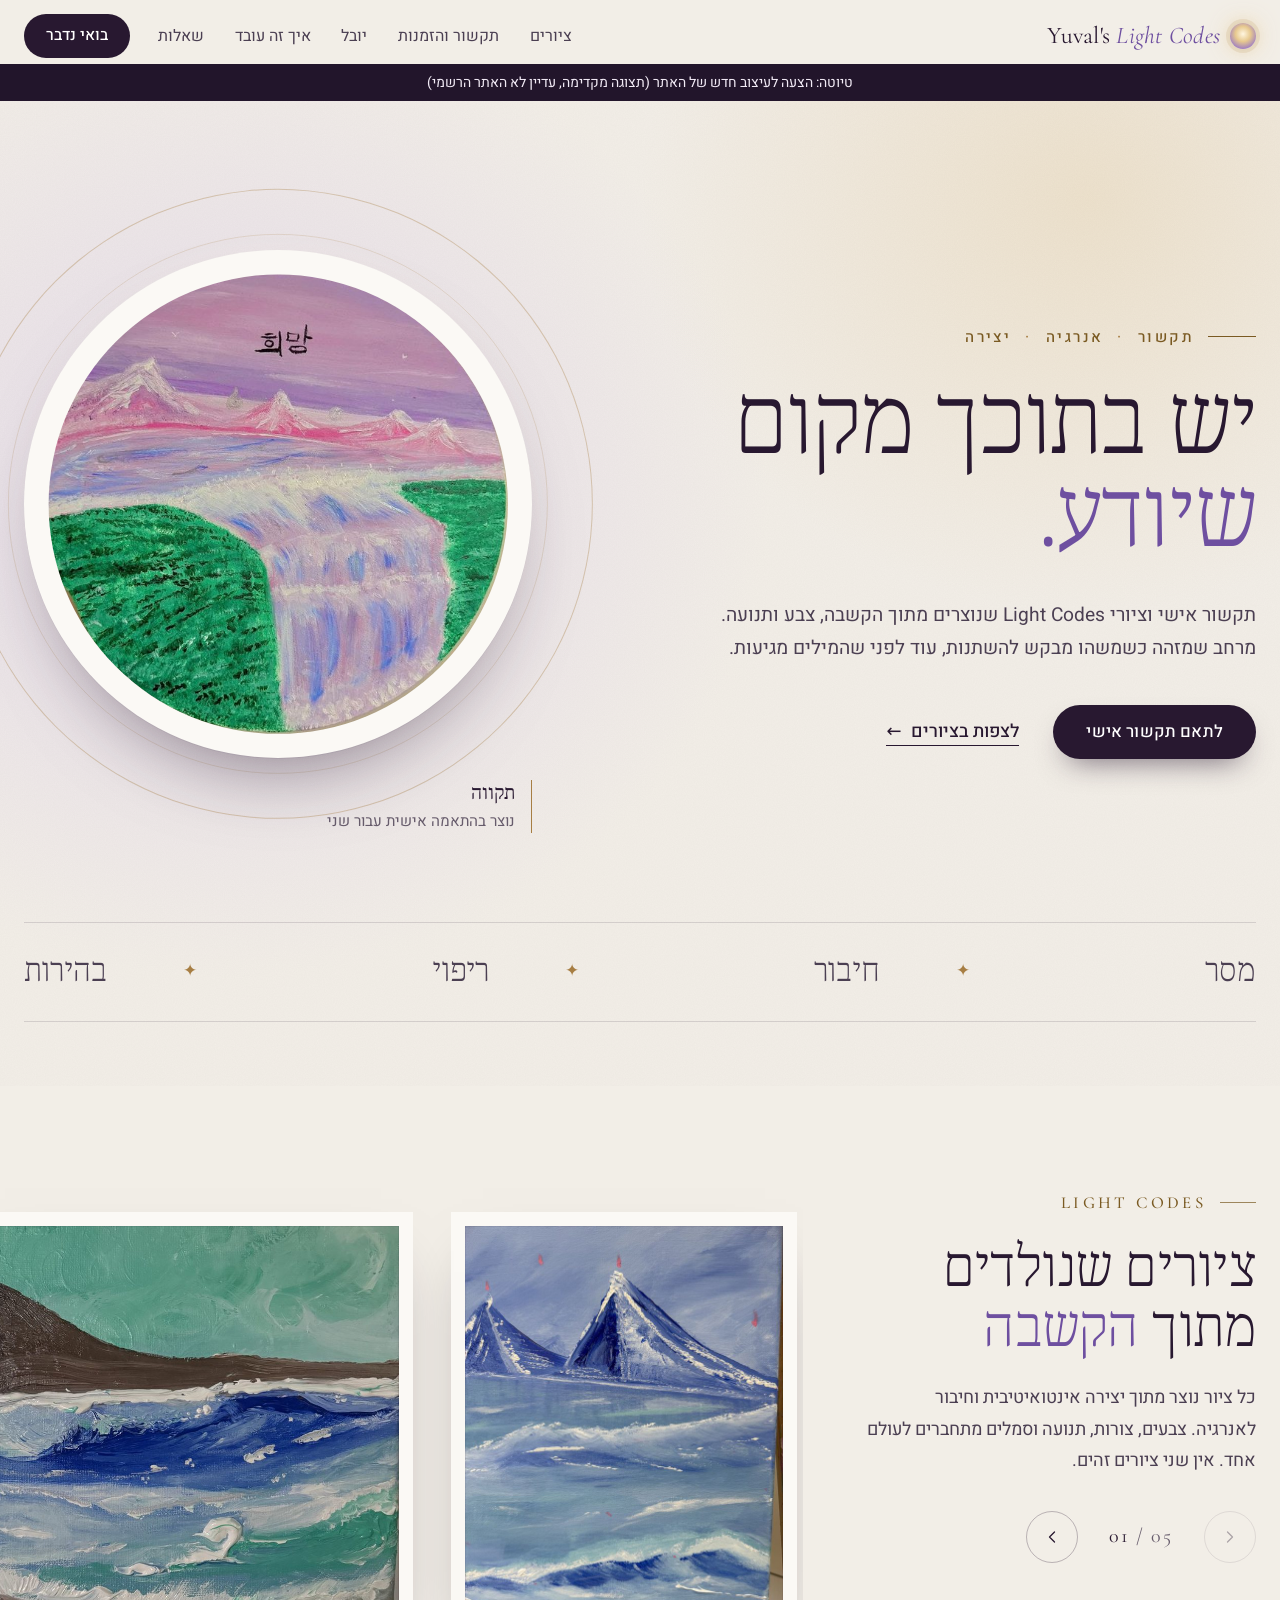
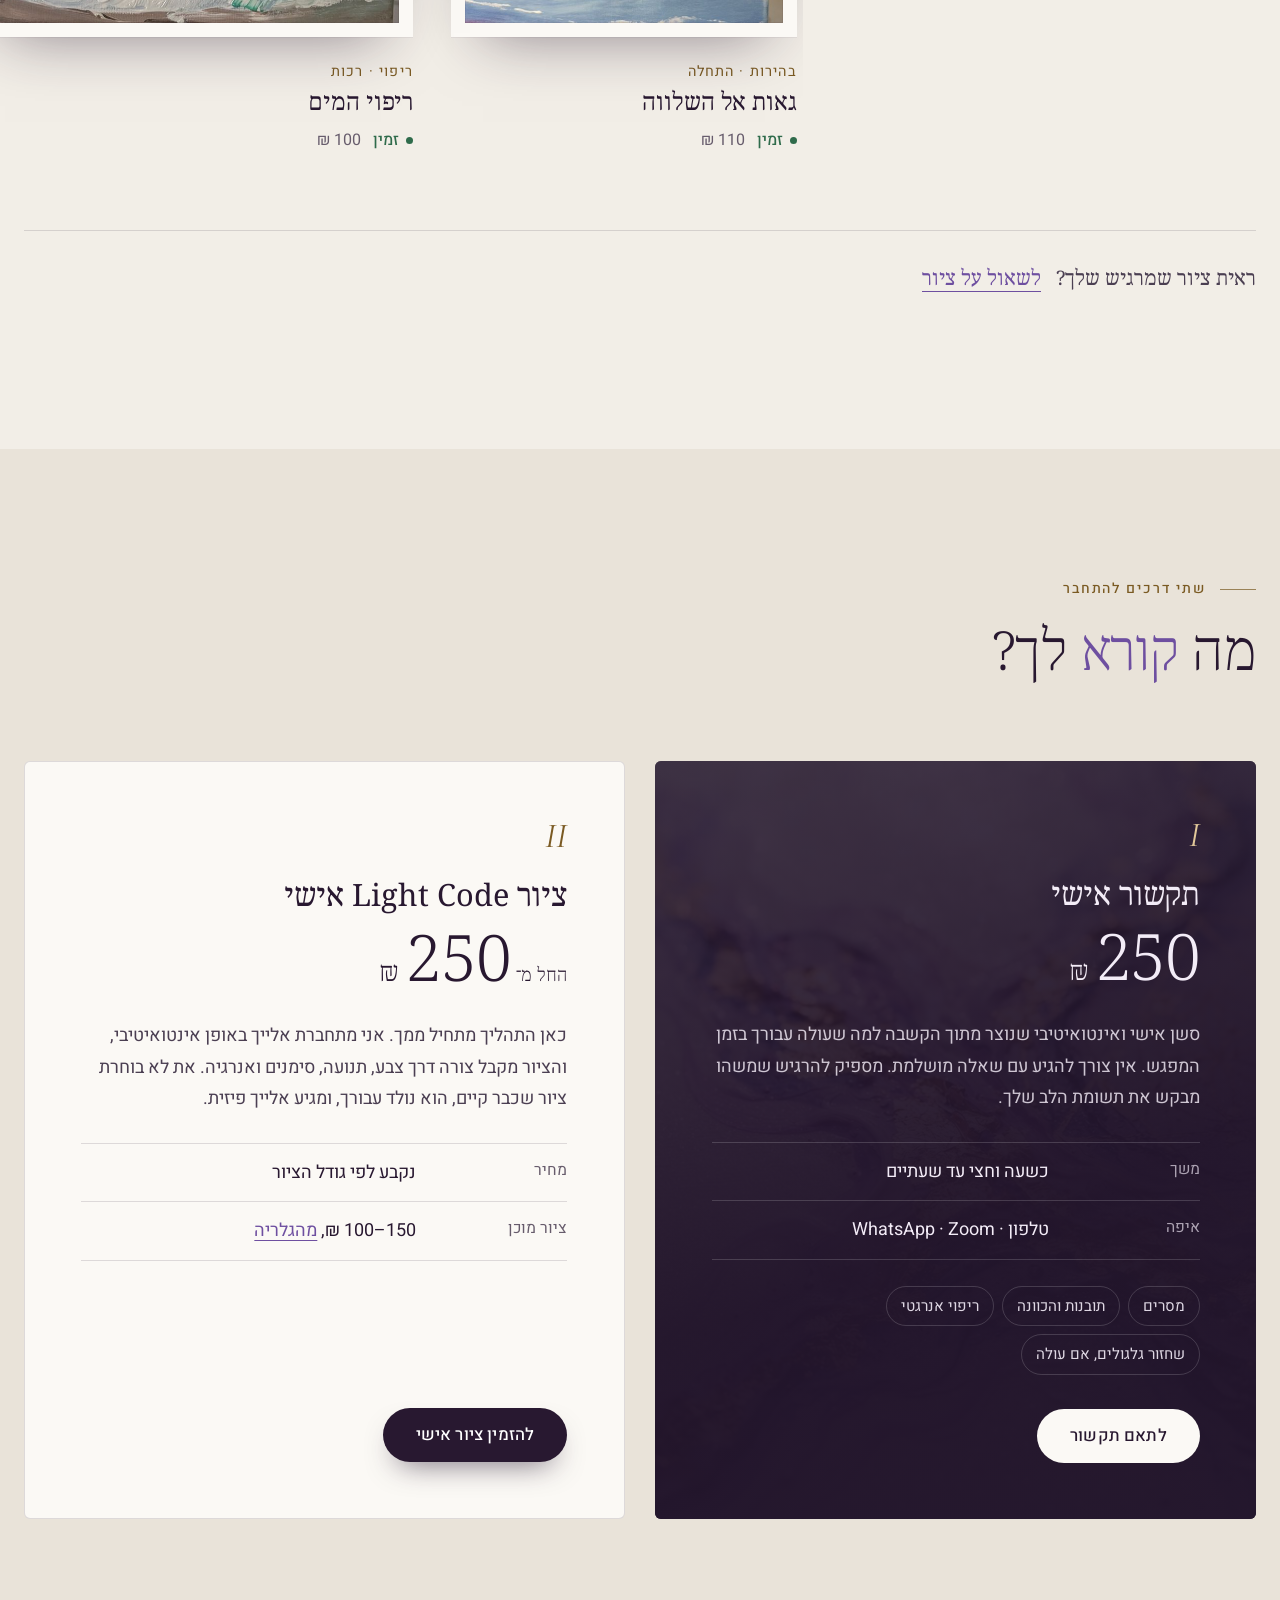
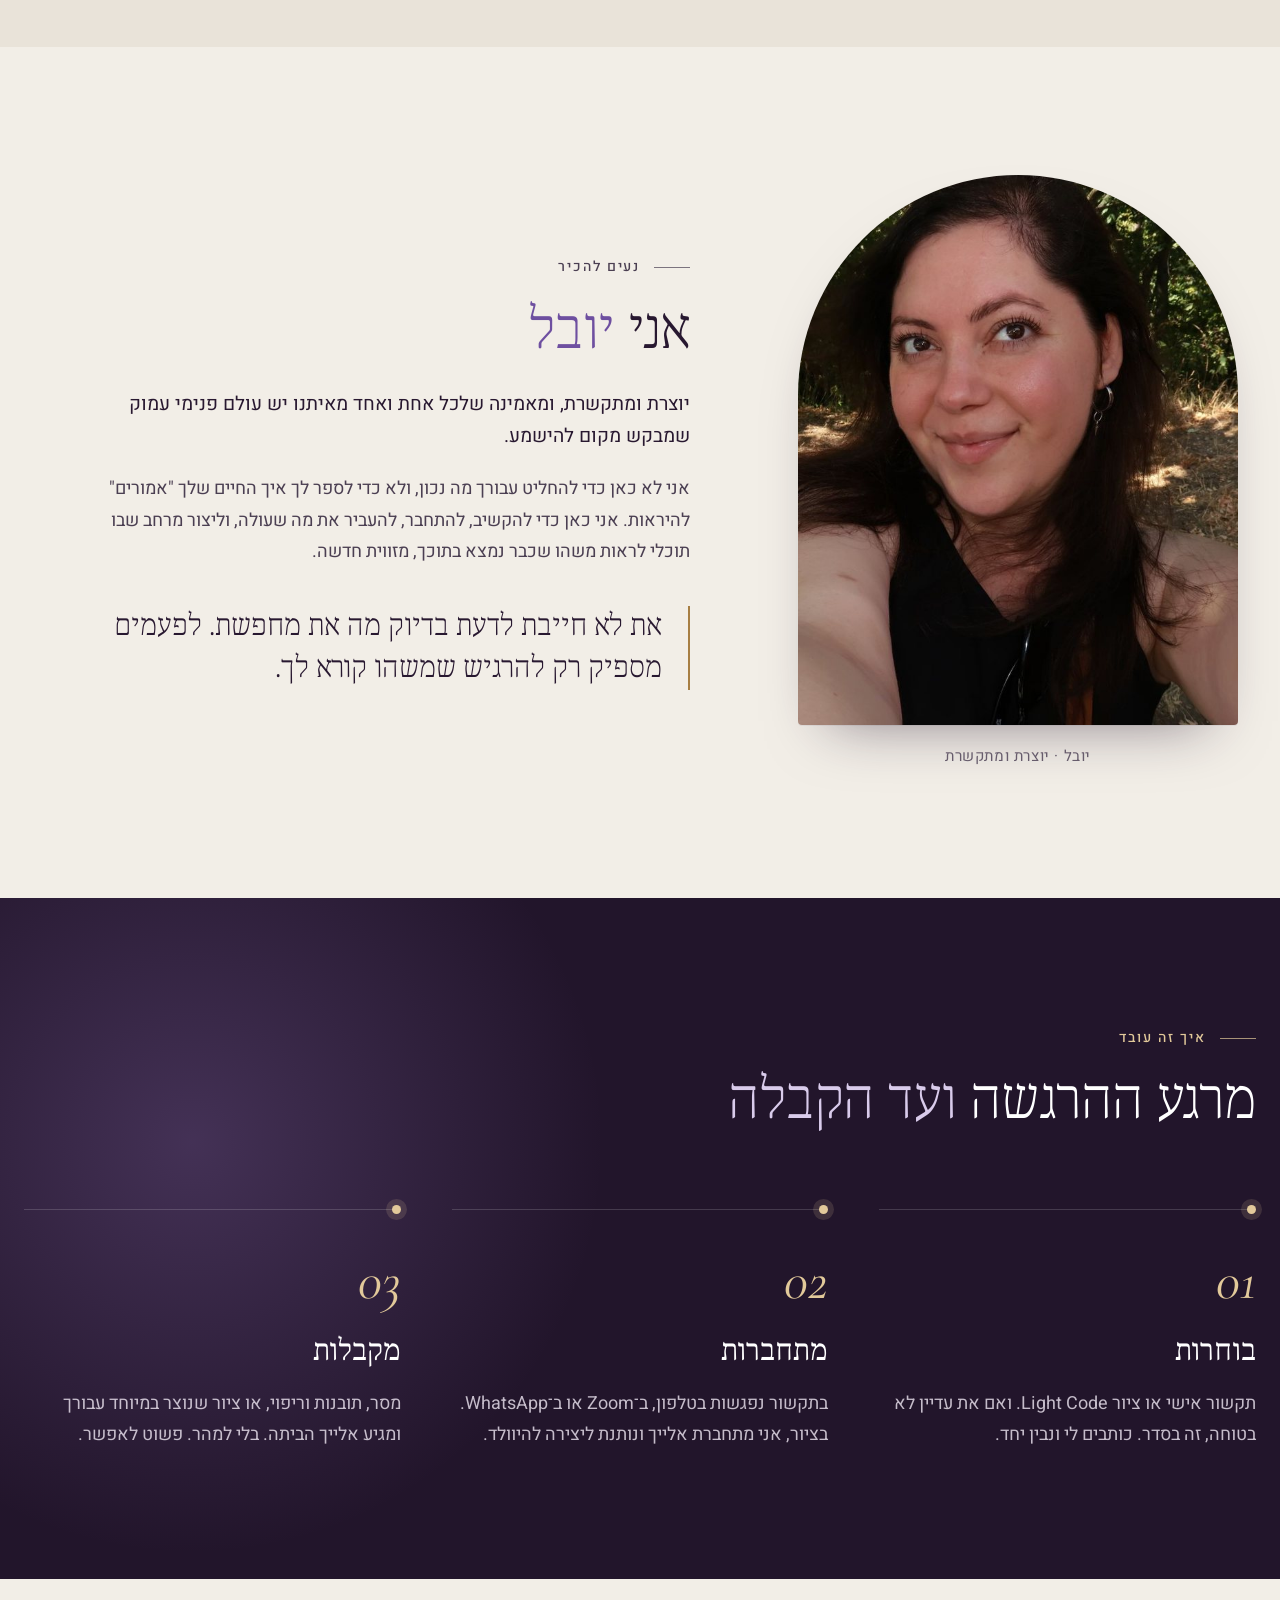
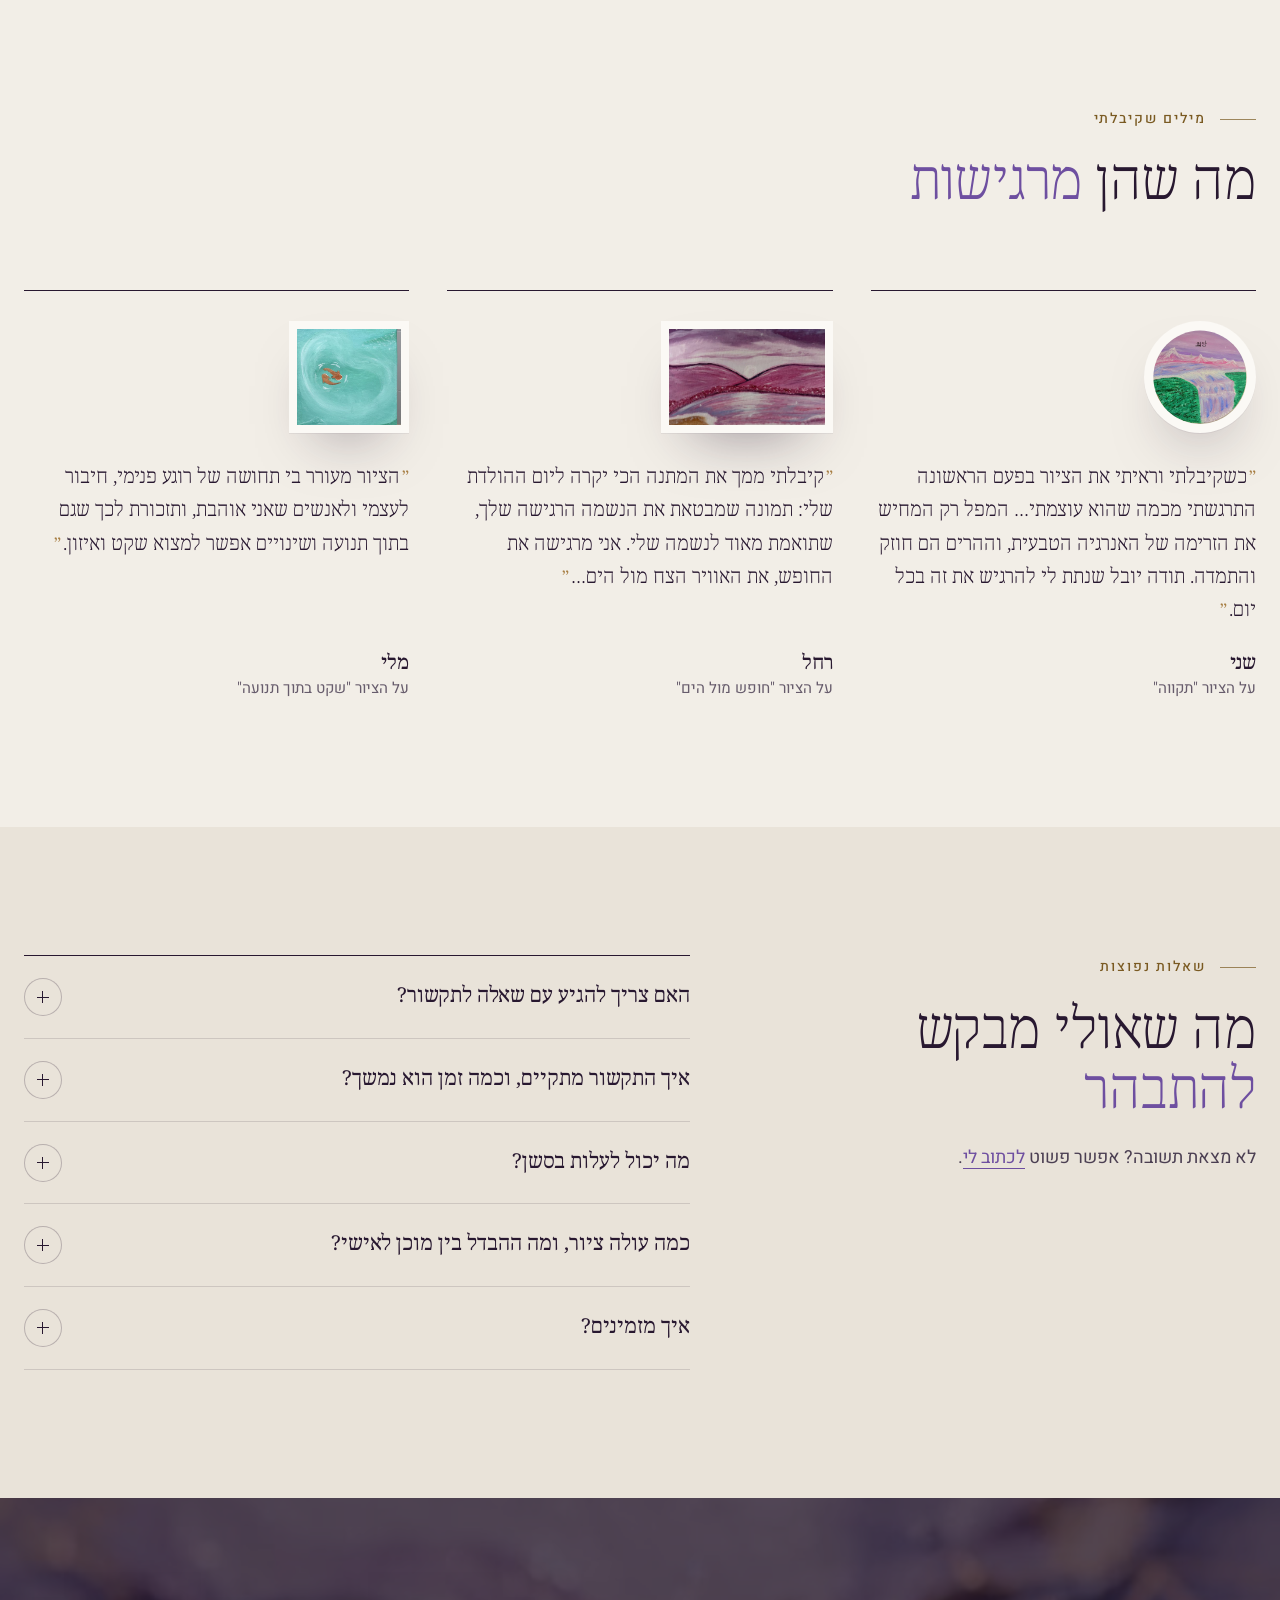
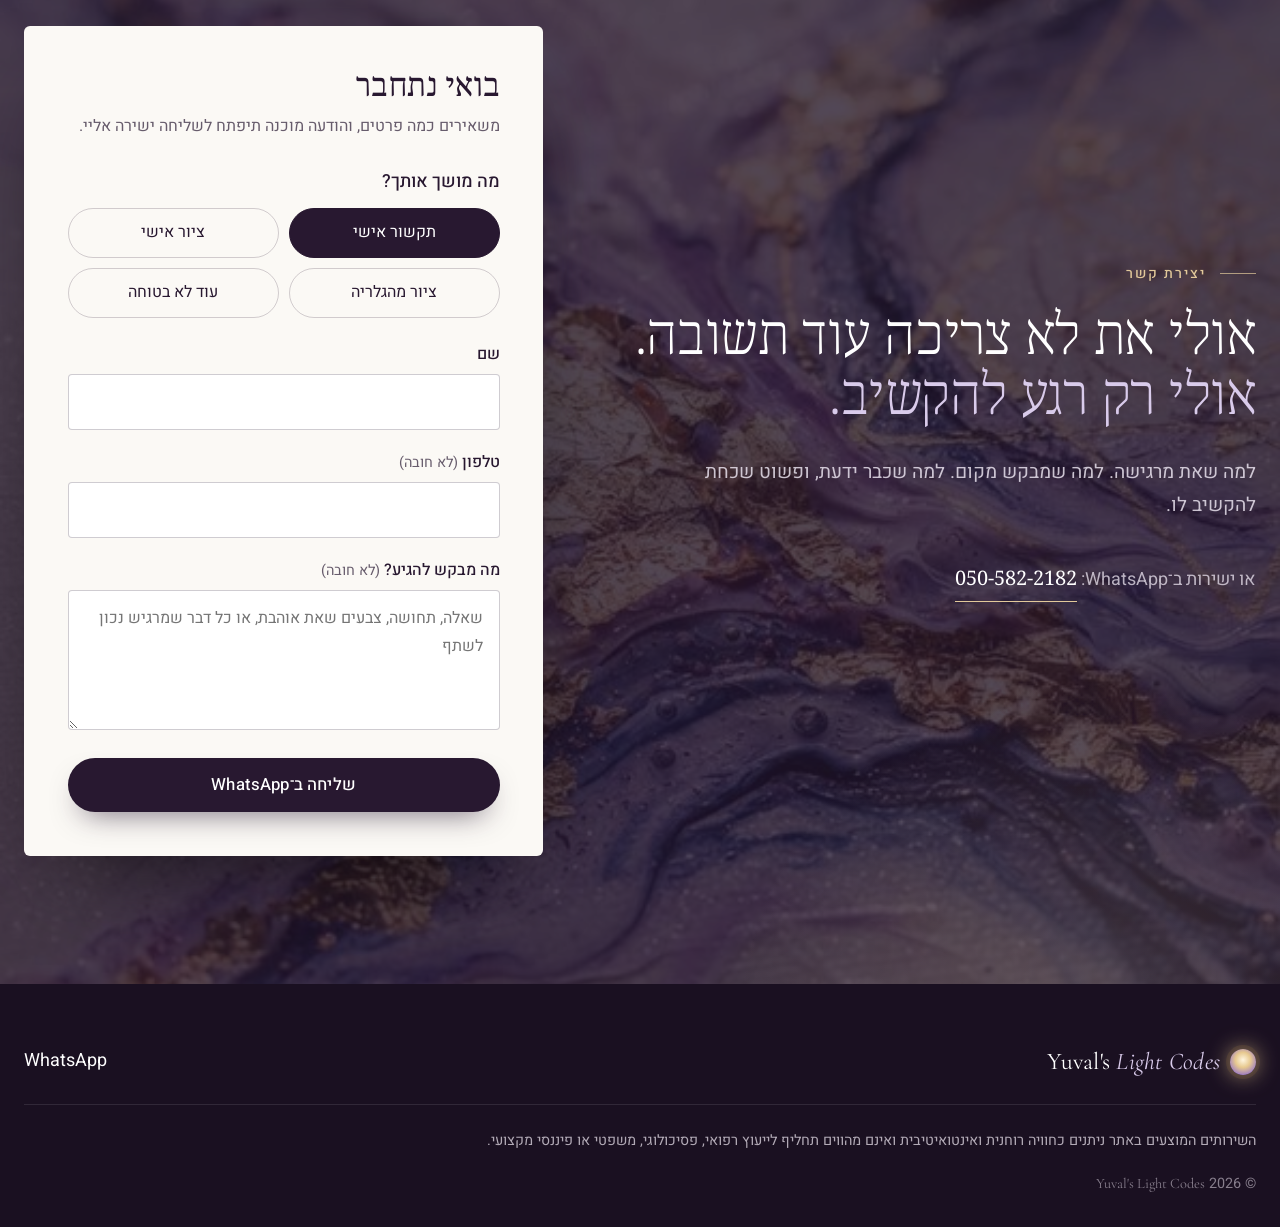
==== commit 3e4e003c: "Full redesign: The Listening Gallery" ====
--- a/index.html
+++ b/index.html
@@ -5,26 +5,26 @@
   <meta charset="utf-8">
   <meta name="viewport" content="width=device-width, initial-scale=1, viewport-fit=cover">
   <title>Yuval's Light Codes · תקשור, אנרגיה ויצירה</title>
-  <meta name="description" content="Yuval's Light Codes: מרחב של תקשור, ריפוי אנרגטי וציורי Light Codes אינטואיטיביים. סשן תקשור אישי בטלפון, Zoom או WhatsApp, וציורים אנרגטיים מוכנים או בהתאמה אישית.">
-  <meta name="theme-color" content="#f7f1ea">
-  <link rel="icon" href="data:image/svg+xml,%3Csvg xmlns='http://www.w3.org/2000/svg' viewBox='0 0 64 64'%3E%3Cdefs%3E%3CradialGradient id='g' cx='50%25' cy='45%25' r='55%25'%3E%3Cstop offset='0' stop-color='%23fff6e0'/%3E%3Cstop offset='.55' stop-color='%23c9a35f'/%3E%3Cstop offset='1' stop-color='%236b4a8a'/%3E%3C/radialGradient%3E%3C/defs%3E%3Ccircle cx='32' cy='32' r='30' fill='url(%23g)'/%3E%3Cpath d='M32 14v36M14 32h36M20 20l24 24M44 20 20 44' stroke='%23fff' stroke-width='2' stroke-linecap='round' opacity='.8'/%3E%3C/svg%3E">
+  <meta name="description" content="Yuval's Light Codes: תקשור אישי בטלפון, Zoom או WhatsApp, וציורי Light Codes אנרגטיים שנוצרים מתוך הקשבה, צבע ותנועה. מוכנים או בהתאמה אישית.">
+  <meta name="theme-color" content="#f2eee7">
+  <link rel="icon" href="data:image/svg+xml,%3Csvg xmlns='http://www.w3.org/2000/svg' viewBox='0 0 64 64'%3E%3Cdefs%3E%3CradialGradient id='g' cx='50%25' cy='45%25' r='55%25'%3E%3Cstop offset='0' stop-color='%23fff6e0'/%3E%3Cstop offset='.55' stop-color='%23c9a35f'/%3E%3Cstop offset='1' stop-color='%236b4a8a'/%3E%3C/radialGradient%3E%3C/defs%3E%3Ccircle cx='32' cy='32' r='30' fill='url(%23g)'/%3E%3C/svg%3E">
 
   <meta property="og:type" content="website">
   <meta property="og:locale" content="he_IL">
   <meta property="og:title" content="Yuval's Light Codes · תקשור, אנרגיה ויצירה">
-  <meta property="og:description" content="יש בתוכך מקום שיודע. תקשור אישי, ריפוי אנרגטי וציורי Light Codes שנוצרים מתוך חיבור.">
-  <meta property="og:image" content="img/art-hope.jpg">
+  <meta property="og:description" content="יש בתוכך מקום שיודע. תקשור אישי וציורי Light Codes שנוצרים מתוך הקשבה, צבע ותנועה.">
+  <meta property="og:image" content="img/art-hope-round.jpg">
   <meta name="twitter:card" content="summary_large_image">
   <meta name="twitter:title" content="Yuval's Light Codes · תקשור, אנרגיה ויצירה">
-  <meta name="twitter:image" content="img/art-hope.jpg">
-  <meta name="twitter:description" content="יש בתוכך מקום שיודע. תקשור אישי, ריפוי אנרגטי וציורי Light Codes שנוצרים מתוך חיבור.">
+  <meta name="twitter:image" content="img/art-hope-round.jpg">
+  <meta name="twitter:description" content="יש בתוכך מקום שיודע. תקשור אישי וציורי Light Codes שנוצרים מתוך הקשבה, צבע ותנועה.">
   <script type="application/ld+json">
   {
     "@context": "https://schema.org",
     "@type": "ProfessionalService",
     "name": "Yuval's Light Codes",
     "description": "תקשור אישי, ריפוי אנרגטי וציורי Light Codes אינטואיטיביים, מוכנים או בהתאמה אישית.",
-    "image": "img/art-hope.jpg",
+    "image": "img/art-hope-round.jpg",
     "priceRange": "החל מ־100 ₪",
     "areaServed": "IL",
     "hasOfferCatalog": {
@@ -41,15 +41,15 @@
 
   <link rel="preconnect" href="https://fonts.googleapis.com">
   <link rel="preconnect" href="https://fonts.gstatic.com" crossorigin>
-  <link href="https://fonts.googleapis.com/css2?family=Cormorant+Garamond:ital,wght@0,400;0,500;1,400;1,500&family=Frank+Ruhl+Libre:wght@300;400;500;700&family=Assistant:wght@300;400;500;600;700&display=swap" rel="stylesheet">
+  <link href="https://fonts.googleapis.com/css2?family=Cormorant+Garamond:ital,wght@0,400;0,500;1,400;1,500&family=Heebo:wght@300;400;500;600&family=Noto+Serif+Hebrew:wght@300;400;500&display=swap" rel="stylesheet">
+  <link rel="preload" as="image" href="img/art-hope-round-640.jpg" imagesrcset="img/art-hope-round-640.jpg 640w, img/art-hope-round.jpg 976w" imagesizes="(max-width: 600px) 76vw, (max-width: 960px) 420px, 500px">
   <link rel="stylesheet" href="styles.css">
 </head>
 <body>
-<div role="note" style="position:relative;z-index:200;background:#2a2230;color:#f5ecd9;text-align:center;font:500 14px/1.5 Assistant,system-ui,sans-serif;padding:8px 16px">טיוטה: הצעה לעיצוב חדש של האתר (תצוגה מקדימה, עדיין לא האתר הרשמי)</div>
   <a class="skip-link" href="#main">דילוג לתוכן</a>
 
   <header class="site-header" id="top">
-    <div class="container header-inner">
+    <div class="wrap header-inner">
       <a class="brand" href="#top" aria-label="Yuval's Light Codes, חזרה לראש העמוד">
         <span class="brand-mark" aria-hidden="true"></span>
         <span class="brand-text" lang="en">Yuval's <em>Light Codes</em></span>
@@ -57,373 +57,257 @@
 
       <nav class="main-nav" id="main-nav" aria-label="ניווט ראשי">
         <ul>
-          <li><a href="#channeling">תקשור</a></li>
-          <li><a href="#light-codes">Light Codes</a></li>
-          <li><a href="#gallery">גלריה</a></li>
+          <li><a href="#works">ציורים</a></li>
+          <li><a href="#paths">תקשור והזמנות</a></li>
+          <li><a href="#about">יובל</a></li>
           <li><a href="#process">איך זה עובד</a></li>
           <li><a href="#faq">שאלות</a></li>
+          <li class="nav-contact"><a href="#contact">יצירת קשר</a></li>
         </ul>
-        <a class="btn btn-primary btn-sm nav-cta" href="#contact">יצירת קשר</a>
       </nav>
 
+      <a class="header-cta" href="#contact">בואי נדבר</a>
       <button class="nav-toggle" type="button" aria-expanded="false" aria-controls="main-nav" aria-label="פתיחת תפריט">
         <span></span><span></span>
       </button>
     </div>
   </header>
-
-  <main id="main">
+<div role="note" style="position:relative;z-index:60;background:#22152b;color:#f3ecf7;text-align:center;font:400 14px/1.5 Heebo,system-ui,sans-serif;padding:8px 16px;margin-top:calc(64px + env(safe-area-inset-top))">טיוטה: הצעה לעיצוב חדש של האתר (תצוגה מקדימה, עדיין לא האתר הרשמי)</div>
+
+  <main id="main" tabindex="-1">
 
     <!-- HERO -->
     <section class="hero" aria-labelledby="hero-title">
-      <div class="hero-aura" aria-hidden="true">
-        <span class="orb orb-1"></span><span class="orb orb-2"></span><span class="orb orb-3"></span>
-      </div>
-      <div class="container hero-grid">
+      <div class="wrap hero-grid">
         <div class="hero-copy">
-          <p class="eyebrow" lang="en">Communication · Energy · Art</p>
+          <p class="kicker"><span>תקשור</span><span>אנרגיה</span><span>יצירה</span></p>
           <h1 id="hero-title" class="display">
             יש בתוכך מקום
-            <span class="display-accent">שיודע.</span>
+            <span>שיודע.</span>
           </h1>
-          <p class="lead">
-            מרחב של אור, תקשור ויצירה. מקום שמרגיש, שמקשיב, שמזהה כשמשהו מבקש להשתנות, עוד לפני שהמילים מגיעות.
-          </p>
+          <p class="lead">תקשור אישי וציורי <bdi lang="en">Light Codes</bdi> שנוצרים מתוך הקשבה, צבע ותנועה. מרחב שמזהה כשמשהו מבקש להשתנות, עוד לפני שהמילים מגיעות.</p>
           <div class="hero-actions">
-            <a class="btn btn-primary" href="#channeling">אני רוצה לקבל מסר</a>
-            <a class="btn btn-ghost" href="#light-codes">להכיר את ה־Light Codes</a>
-          </div>
-          <ul class="hero-meta" aria-label="בקצרה">
-            <li><strong>תקשור אישי</strong><span>טלפון · <bdi lang="en" dir="ltr">Zoom</bdi> · <bdi lang="en" dir="ltr">WhatsApp</bdi></span></li>
-            <li><strong>ציורים אנרגטיים</strong><span>מוכנים או בהתאמה אישית</span></li>
-          </ul>
-        </div>
-
-        <div class="hero-art">
-          <figure class="arch arch-main">
-            <img src="img/art-hope.jpg" srcset="img/art-hope-800.jpg 600w, img/art-hope.jpg 1050w" sizes="(max-width: 960px) 72vw, 460px" alt="ציור Light Code של יובל: מפל ורוד וסגול בין הרים, על קנבס עגול" width="1050" height="1400" fetchpriority="high">
-          </figure>
-          <figure class="arch-small" aria-hidden="true">
-            <img src="img/art-turquoise-800.jpg" alt="" width="659" height="800">
-          </figure>
-          <span class="hero-badge" lang="en" dir="ltr" aria-hidden="true">See it.<br>Feel it.<br>Connect.</span>
-        </div>
-      </div>
-      <a class="scroll-cue" href="#intro" aria-label="גלילה להמשך"><span></span></a>
-    </section>
-
-    <!-- INTRO -->
-    <section class="intro section" id="intro" aria-labelledby="intro-title">
-      <div class="container narrow center reveal">
-        <p class="eyebrow" lang="en">Introduction</p>
-        <h2 id="intro-title" class="h2">אולי לא הגעת לכאן <em>במקרה</em></h2>
-        <div class="intro-text">
-          <p>לפעמים אנחנו לא באמת מחפשות תשובה.<br><strong>אנחנו מחפשות להרגיש.</strong></p>
-          <p>להבין משהו עמוק יותר. לקבל בהירות. להקשיב לקול הפנימי שכבר נמצא שם.</p>
-          <p>אני מזמינה אותך לעצור לרגע, לנשום, ולהיות פתוחה למה שמבקש להגיע.</p>
-        </div>
-        <span class="divider" aria-hidden="true">✦</span>
+            <a class="btn btn-primary" href="#paths">לתאם תקשור אישי</a>
+            <a class="link-arrow" href="#works">לצפות בציורים</a>
+          </div>
+        </div>
+
+        <figure class="hero-art">
+          <span class="halo" aria-hidden="true"></span>
+          <div class="round">
+            <img src="img/art-hope-round-640.jpg" srcset="img/art-hope-round-640.jpg 640w, img/art-hope-round.jpg 976w" sizes="(max-width: 600px) 76vw, (max-width: 960px) 420px, 500px" alt="ציור Light Code של יובל: מפל ורוד וסגול בין הרים, על קנבס עגול" width="976" height="976" fetchpriority="high">
+          </div>
+          <figcaption class="plate"><span class="plate-title">תקווה</span><span>נוצר בהתאמה אישית עבור שני</span></figcaption>
+        </figure>
+      </div>
+
+      <ul class="ribbon wrap" aria-label="מה יש כאן">
+        <li>מסר</li><li>חיבור</li><li>ריפוי</li><li>בהירות</li>
+      </ul>
+    </section>
+
+    <!-- WORKS -->
+    <section class="works section" id="works" aria-labelledby="works-title">
+      <div class="wrap works-grid">
+        <header class="works-head reveal">
+          <p class="label" lang="en">Light Codes</p>
+          <h2 id="works-title" class="h2">ציורים שנולדים מתוך <em>הקשבה</em></h2>
+          <p class="sub">כל ציור נוצר מתוך יצירה אינטואיטיבית וחיבור לאנרגיה. צבעים, צורות, תנועה וסמלים מתחברים לעולם אחד. אין שני ציורים זהים.</p>
+          <div class="rail-nav">
+            <button class="rail-btn" type="button" data-dir="prev" aria-label="הציור הקודם" aria-controls="rail">
+              <svg viewBox="0 0 24 24" aria-hidden="true"><path d="M9 6l6 6-6 6"/></svg>
+            </button>
+            <p class="rail-count" dir="ltr" aria-live="polite"><span id="rail-now">01</span> / <span>05</span></p>
+            <button class="rail-btn" type="button" data-dir="next" aria-label="הציור הבא" aria-controls="rail">
+              <svg viewBox="0 0 24 24" aria-hidden="true"><path d="M15 6l-6 6 6 6"/></svg>
+            </button>
+          </div>
+        </header>
+
+        <ol class="rail" id="rail" aria-label="ציורי Light Codes" tabindex="0">
+          <li class="work">
+            <button class="art-open" type="button" data-full="img/art-mountains-c.jpg" data-caption="גאות אל השלווה · זמין · 110 ₪">
+              <span class="mat"><img src="img/art-mountains-c-800.jpg" srcset="img/art-mountains-c-800.jpg 640w, img/art-mountains-c.jpg 960w" sizes="(max-width: 600px) 76vw, 360px" alt="גאות אל השלווה: הרים כחולים מעל ים גועש" width="640" height="800" loading="lazy"></span>
+            </button>
+            <p class="work-theme">בהירות · התחלה</p>
+            <h3 class="work-title">גאות אל השלווה</h3>
+            <p class="work-meta"><span class="status">זמין</span><span>110 ₪</span></p>
+          </li>
+          <li class="work">
+            <button class="art-open" type="button" data-full="img/art-healing-water-c.jpg" data-caption="ריפוי המים · זמין · 100 ₪">
+              <span class="mat"><img src="img/art-healing-water-c-800.jpg" srcset="img/art-healing-water-c-800.jpg 800w, img/art-healing-water-c.jpg 864w" sizes="(max-width: 600px) 76vw, 470px" alt="ריפוי המים: גלים כחולים וטורקיז מול צוק חום" width="800" height="770" loading="lazy"></span>
+            </button>
+            <p class="work-theme">ריפוי · רכות</p>
+            <h3 class="work-title">ריפוי המים</h3>
+            <p class="work-meta"><span class="status">זמין</span><span>100 ₪</span></p>
+          </li>
+          <li class="work">
+            <button class="art-open" type="button" data-full="img/art-hope-round.jpg" data-caption="תקווה · נוצר עבור שני">
+              <span class="mat mat-round"><img src="img/art-hope-round-640.jpg" alt="תקווה: מפל ורוד וסגול בין הרים, על קנבס עגול" width="640" height="640" loading="lazy"></span>
+            </button>
+            <p class="work-theme">זרימה · חוזק</p>
+            <h3 class="work-title">תקווה</h3>
+            <p class="work-meta"><span class="status status-custom">נוצר עבור שני</span></p>
+          </li>
+          <li class="work">
+            <button class="art-open" type="button" data-full="img/art-pink-sea-c.jpg" data-caption="חופש מול הים · נוצר עבור רחל">
+              <span class="mat"><img src="img/art-pink-sea-c-800.jpg" srcset="img/art-pink-sea-c-800.jpg 800w, img/art-pink-sea-c.jpg 972w" sizes="(max-width: 600px) 76vw, 730px" alt="חופש מול הים: הרים ורודים מעל ים נוצץ" width="800" height="494" loading="lazy"></span>
+            </button>
+            <p class="work-theme">חופש · רגישות</p>
+            <h3 class="work-title">חופש מול הים</h3>
+            <p class="work-meta"><span class="status status-custom">נוצר עבור רחל</span></p>
+          </li>
+          <li class="work">
+            <button class="art-open" type="button" data-full="img/art-turquoise-c.jpg" data-caption="שקט בתוך תנועה · נוצר עבור מלי">
+              <span class="mat"><img src="img/art-turquoise-c-800.jpg" srcset="img/art-turquoise-c-800.jpg 800w, img/art-turquoise-c.jpg 968w" sizes="(max-width: 600px) 76vw, 490px" alt="שקט בתוך תנועה: שני דגים כתומים במערבולת טורקיז" width="800" height="740" loading="lazy"></span>
+            </button>
+            <p class="work-theme">איזון · רוגע</p>
+            <h3 class="work-title">שקט בתוך תנועה</h3>
+            <p class="work-meta"><span class="status status-custom">נוצר עבור מלי</span></p>
+          </li>
+        </ol>
+      </div>
+      <p class="wrap works-foot reveal">ראית ציור שמרגיש שלך? <a href="#contact" data-service="ready">לשאול על ציור</a></p>
+    </section>
+
+    <!-- PATHS -->
+    <section class="paths section" id="paths" aria-labelledby="paths-title">
+      <div class="wrap">
+        <header class="section-head reveal">
+          <p class="label">שתי דרכים להתחבר</p>
+          <h2 id="paths-title" class="h2">מה <em>קורא</em> לך?</h2>
+        </header>
+
+        <div class="paths-grid">
+          <article class="path path-dark reveal" id="channeling" aria-labelledby="ch-title">
+            <p class="path-num" lang="en">I</p>
+            <h3 id="ch-title" class="h3">תקשור אישי</h3>
+            <p class="price"><span class="price-num">250</span> ₪</p>
+            <p class="path-text">סשן אישי ואינטואיטיבי שנוצר מתוך הקשבה למה שעולה עבורך בזמן המפגש. אין צורך להגיע עם שאלה מושלמת. מספיק להרגיש שמשהו מבקש את תשומת הלב שלך.</p>
+            <dl class="facts">
+              <div><dt>משך</dt><dd>כשעה וחצי עד שעתיים</dd></div>
+              <div><dt>איפה</dt><dd>טלפון · <bdi lang="en" dir="ltr">Zoom</bdi> · <bdi lang="en" dir="ltr">WhatsApp</bdi></dd></div>
+            </dl>
+            <ul class="chips" aria-label="מה יכול לעלות בסשן">
+              <li>מסרים</li><li>תובנות והכוונה</li><li>ריפוי אנרגטי</li><li>שחזור גלגולים, אם עולה</li>
+            </ul>
+            <a class="btn btn-light" href="#contact" data-service="channeling">לתאם תקשור</a>
+          </article>
+
+          <article class="path path-light reveal" id="light-codes" aria-labelledby="lc-title">
+            <p class="path-num" lang="en">II</p>
+            <h3 id="lc-title" class="h3">ציור <bdi lang="en">Light Code</bdi> אישי</h3>
+            <p class="price"><small>החל מ־</small><span class="price-num">250</span> ₪</p>
+            <p class="path-text">כאן התהליך מתחיל ממך. אני מתחברת אלייך באופן אינטואיטיבי, והציור מקבל צורה דרך צבע, תנועה, סימנים ואנרגיה. את לא בוחרת ציור שכבר קיים, הוא נולד עבורך, ומגיע אלייך פיזית.</p>
+            <dl class="facts">
+              <div><dt>מחיר</dt><dd>נקבע לפי גודל הציור</dd></div>
+              <div><dt>ציור מוכן</dt><dd><span dir="ltr">100–150</span> ₪, <a href="#works">מהגלריה</a></dd></div>
+            </dl>
+            <a class="btn btn-primary" href="#contact" data-service="custom">להזמין ציור אישי</a>
+          </article>
+        </div>
       </div>
     </section>
 
     <!-- ABOUT -->
     <section class="about section" id="about" aria-labelledby="about-title">
-      <div class="container about-grid">
-        <figure class="about-photo reveal">
-          <div class="arch arch-portrait">
-            <img src="img/yuval.jpg" srcset="img/yuval-800.jpg 800w, img/yuval.jpg 1400w" sizes="(max-width: 960px) min(90vw, 420px), 460px" alt="יובל, יוצרת ומתקשרת, מחייכת בטבע" width="1400" height="933" loading="lazy">
-          </div>
+      <div class="wrap about-grid">
+        <figure class="portrait reveal">
+          <img src="img/yuval-p-800.jpg" srcset="img/yuval-p-800.jpg 640w, img/yuval-p.jpg 746w" sizes="(max-width: 960px) 280px, 420px" alt="יובל, יוצרת ומתקשרת, מחייכת בטבע" width="746" height="933" loading="lazy">
           <figcaption>יובל · יוצרת ומתקשרת</figcaption>
         </figure>
         <div class="about-copy reveal">
-          <p class="eyebrow">נעים להכיר</p>
-          <h2 id="about-title" class="h2">אני יובל</h2>
-          <p class="lead-sm">יוצרת ומתקשרת, ומאמינה שלכל אחת ואחד מאיתנו יש עולם פנימי עמוק שמבקש מקום להישמע.</p>
-          <p>דרך תקשור, עבודה אנרגטית ויצירה אינטואיטיבית אני מאפשרת למסרים ולאנרגיה לקבל מקום, צורה וצבע.</p>
-          <p>אני לא כאן כדי להחליט עבורך מה נכון, ולא כדי לספר לך איך החיים שלך "אמורים" להיראות. אני כאן כדי להקשיב. להתחבר. להעביר את מה שעולה. וליצור מרחב שבו תוכלי אולי לראות <em class="hl">משהו שכבר נמצא בתוכך</em>, מזווית חדשה.</p>
-          <blockquote class="pull">
-            את לא חייבת לדעת בדיוק מה את מחפשת. לפעמים מספיק רק להרגיש שמשהו קורא לך.
-          </blockquote>
-        </div>
-      </div>
-    </section>
-
-    <!-- CHANNELING -->
-    <section class="channeling section section-tint" id="channeling" aria-labelledby="channeling-title">
-      <div class="container">
+          <p class="label">נעים להכיר</p>
+          <h2 id="about-title" class="h2">אני <em>יובל</em></h2>
+          <p class="lead">יוצרת ומתקשרת, ומאמינה שלכל אחת ואחד מאיתנו יש עולם פנימי עמוק שמבקש מקום להישמע.</p>
+          <p>אני לא כאן כדי להחליט עבורך מה נכון, ולא כדי לספר לך איך החיים שלך "אמורים" להיראות. אני כאן כדי להקשיב, להתחבר, להעביר את מה שעולה, וליצור מרחב שבו תוכלי לראות משהו שכבר נמצא בתוכך, מזווית חדשה.</p>
+          <blockquote class="pull">את לא חייבת לדעת בדיוק מה את מחפשת. לפעמים מספיק רק להרגיש שמשהו קורא לך.</blockquote>
+        </div>
+      </div>
+    </section>
+
+    <!-- PROCESS -->
+    <section class="process section" id="process" aria-labelledby="process-title">
+      <div class="wrap">
         <header class="section-head reveal">
-          <p class="eyebrow" lang="en">Channeling</p>
-          <h2 id="channeling-title" class="h2">תקשור <em>אישי</em></h2>
-          <p class="section-sub">מסר. חיבור. ריפוי. בהירות.</p>
-        </header>
-
-        <div class="channeling-grid">
-          <div class="channeling-copy reveal">
-            <p class="lead-sm">סשן אישי ואינטואיטיבי שנוצר מתוך הקשבה למה שעולה עבורך בזמן המפגש.</p>
-            <p>במהלך התקשור יכולים לעלות מסרים, תובנות, ריפוי אנרגטי, שחזורי גלגולים וכל דבר אחר שמרגיש רלוונטי לטובתך העליונה באותו רגע.</p>
-
-            <div class="note-card">
-              <h3>אין צורך להגיע עם שאלה מושלמת.</h3>
-              <p>אפשר להגיע עם שאלה שמעסיקה אותך, תחושה של תקיעות, תקופה של שינוי, או פשוט עם תחושה פנימית שמשהו מבקש את תשומת הלב שלך.</p>
-            </div>
-
-            <h3 class="h4">מה יכול להיות חלק מהסשן?</h3>
-            <ul class="spark-list">
-              <li>תקשור אישי</li>
-              <li>ריפוי אנרגטי</li>
-              <li>מסרים אינטואיטיביים</li>
-              <li>תובנות והכוונה</li>
-              <li>שחזור גלגולים, במידה ועולה</li>
-              <li>כל מה שעולה במהלך המפגש לטובתך העליונה</li>
-            </ul>
-          </div>
-
-          <aside class="price-card reveal" aria-labelledby="session-details">
-            <div class="price-card-bg" aria-hidden="true"></div>
-            <p class="eyebrow" id="session-details">פרטי הסשן</p>
-            <p class="price"><span class="price-num">250</span><span class="price-cur">₪</span></p>
-            <dl class="details">
-              <div><dt>משך</dt><dd>כשעה וחצי עד שעתיים</dd></div>
-              <div><dt>איפה</dt><dd>טלפון · <bdi lang="en" dir="ltr">Zoom</bdi> · <bdi lang="en" dir="ltr">WhatsApp</bdi></dd></div>
-              <div><dt>מה מקבלים</dt><dd>מסר, תובנות, ריפוי אנרגטי והכוונה, בהתאם למה שעולה</dd></div>
-            </dl>
-            <a class="btn btn-light btn-block" href="#contact" data-service="channeling">אני רוצה להזמין תקשור</a>
-          </aside>
-        </div>
-      </div>
-    </section>
-
-    <!-- LIGHT CODES -->
-    <section class="light-codes section" id="light-codes" aria-labelledby="lc-title">
-      <div class="container">
-        <header class="section-head reveal">
-          <p class="eyebrow" lang="en">See it · Feel it · Connect</p>
-          <h2 id="lc-title" class="h2" lang="en">Light <em>Codes</em></h2>
-          <p class="section-sub">הציורים שלי נוצרים מתוך יצירה אינטואיטיבית וחיבור לאנרגיה. צבעים, צורות, תנועה וסמלים מתחברים יחד ליצירה ייחודית, כזו שנוצרה מתוך הרגע והחיבור הספציפי שלה.</p>
-          <p class="section-quote">אין שני ציורים זהים. כל ציור הוא עולם בפני עצמו.</p>
-        </header>
-
-        <div class="offer-grid">
-          <article class="offer reveal">
-            <div class="offer-media">
-              <img src="img/art-mountains-800.jpg" alt="ציור Light Code מוכן: הרים כחולים מעל ים גועש" width="600" height="800" loading="lazy">
-              <span class="tag" lang="en">Ready-made</span>
-            </div>
-            <div class="offer-body">
-              <h3 class="h3">ציורים שכבר נוצרו ומחכים</h3>
-              <p>ציורים שכבר נוצרו ומחכים למצוא את האדם שהחיבור אליו מרגיש נכון. אולי תראי ציור ופשוט תרגישי: "זה שלי."</p>
-              <p class="offer-price"><strong><span dir="ltr">100–150</span> ₪</strong><span>המחיר משתנה לפי גודל הציור</span></p>
-              <a class="btn btn-ghost" href="#gallery">לראות את הגלריה</a>
-            </div>
-          </article>
-
-          <article class="offer offer-featured reveal">
-            <div class="offer-media">
-              <img src="img/art-hope-800.jpg" alt="ציור Light Code בהתאמה אישית: מפל ורוד וסגול בעיגול" width="600" height="800" loading="lazy">
-              <span class="tag" lang="en">Custom</span>
-            </div>
-            <div class="offer-body">
-              <h3 class="h3">ציור שנוצר במיוחד עבורך</h3>
-              <p>כאן התהליך מתחיל ממך. הציור נוצר מתוך חיבור אינטואיטיבי, ומקבל צורה דרך צבע, תנועה, סימנים ואנרגיה. את לא בוחרת ציור שכבר קיים, הוא נולד עבורך.</p>
-              <p>בסיום, הציור מגיע אלייך פיזית, כדי שתוכלי להחזיק אותו, לראות אותו ולהכניס אותו למרחב שלך.</p>
-              <p class="offer-price"><strong>החל מ־250 ₪</strong><span>המחיר הסופי נקבע לפי גודל הציור</span></p>
-              <a class="btn btn-primary" href="#contact" data-service="custom">אני רוצה את ה־Light Code שלי</a>
-            </div>
-          </article>
-        </div>
-      </div>
-    </section>
-
-    <!-- GALLERY -->
-    <section class="gallery section section-tint" id="gallery" aria-labelledby="gallery-title">
-      <div class="container">
-        <header class="section-head reveal">
-          <p class="eyebrow" lang="en">Gallery</p>
-          <h2 id="gallery-title" class="h2">גלריית <em lang="en">Light Codes</em></h2>
-          <p class="section-sub">כל ציור נולד מתוך רגע אחר. מתוך צבע אחר. מתוך אנרגיה אחרת. ואולי אחד מהם ירגיש לך מוכר.</p>
-        </header>
-
-        <div class="gallery-grid">
-          <figure class="art-card reveal">
-            <button class="art-open" type="button" data-full="img/art-mountains.jpg" data-caption="גאות אל השלווה · 110 ₪">
-              <img src="img/art-mountains-800.jpg" alt="גאות אל השלווה: הרים כחולים מושלגים מעל גלים" width="600" height="800" loading="lazy">
-            </button>
-            <figcaption>
-              <span class="art-theme">בהירות · התחלה</span>
-              <span class="art-title">גאות אל השלווה</span>
-              <span class="art-meta"><span class="status available">זמין</span> 110 ₪</span>
-            </figcaption>
-          </figure>
-
-          <figure class="art-card reveal">
-            <button class="art-open" type="button" data-full="img/art-healing-water.jpg" data-caption="ריפוי המים · 100 ₪">
-              <img src="img/art-healing-water-800.jpg" alt="ריפוי המים: ים טורקיז וכחול מול צוק" width="600" height="800" loading="lazy">
-            </button>
-            <figcaption>
-              <span class="art-theme">ריפוי · רכות</span>
-              <span class="art-title">ריפוי המים</span>
-              <span class="art-meta"><span class="status available">זמין</span> 100 ₪</span>
-            </figcaption>
-          </figure>
-
-          <figure class="art-card reveal">
-            <button class="art-open" type="button" data-full="img/art-hope.jpg" data-caption="תקווה · נוצר עבור שני">
-              <img src="img/art-hope-800.jpg" alt="תקווה: מפל ורוד בין הרים, ציור עגול שנוצר עבור שני" width="600" height="800" loading="lazy">
-            </button>
-            <figcaption>
-              <span class="art-theme">זרימה · חוזק</span>
-              <span class="art-title">תקווה</span>
-              <span class="art-meta"><span class="status custom">נוצר עבור שני</span></span>
-            </figcaption>
-          </figure>
-
-          <figure class="art-card reveal">
-            <button class="art-open" type="button" data-full="img/art-pink-sea.jpg" data-caption="חופש מול הים · נוצר עבור רחל">
-              <img src="img/art-pink-sea-800.jpg" alt="חופש מול הים: נוף ורוד וסגול עם חוף זהוב, נוצר עבור רחל" width="600" height="800" loading="lazy">
-            </button>
-            <figcaption>
-              <span class="art-theme">חופש · רגישות</span>
-              <span class="art-title">חופש מול הים</span>
-              <span class="art-meta"><span class="status custom">נוצר עבור רחל</span></span>
-            </figcaption>
-          </figure>
-
-          <figure class="art-card reveal">
-            <button class="art-open" type="button" data-full="img/art-turquoise.jpg" data-caption="שקט בתוך תנועה · נוצר עבור מלי">
-              <img src="img/art-turquoise-800.jpg" alt="שקט בתוך תנועה: מערבולת טורקיז עם דגים כתומים, נוצר עבור מלי" width="659" height="800" loading="lazy">
-            </button>
-            <figcaption>
-              <span class="art-theme">איזון · רוגע</span>
-              <span class="art-title">שקט בתוך תנועה</span>
-              <span class="art-meta"><span class="status custom">נוצר עבור מלי</span></span>
-            </figcaption>
-          </figure>
-        </div>
-
-        <div class="center gallery-cta reveal">
-          <p>ראית ציור שמרגיש שלך? או שאת רוצה אחד שייווצר רק בשבילך?</p>
-          <a class="btn btn-primary" href="#contact" data-service="ready">לשאול על ציור</a>
-        </div>
-      </div>
-    </section>
-
-    <!-- TESTIMONIALS -->
-    <section class="testimonials section" id="testimonials" aria-labelledby="t-title">
-      <div class="container">
-        <header class="section-head reveal">
-          <p class="eyebrow" lang="en">Testimonials</p>
-          <h2 id="t-title" class="h2">מה שהן <em>אומרות</em></h2>
-          <p class="section-sub">נשים שפגשו את המרחב והרשו לעצמן להרגיש.</p>
-        </header>
-
-        <div class="t-grid">
-          <figure class="t-card reveal">
-            <img class="t-art" src="img/art-hope-800.jpg" alt="הציור של שני" width="600" height="800" loading="lazy">
-            <blockquote>
-              <p>כשקיבלתי וראיתי את הציור בפעם הראשונה התרגשתי מכמה שהוא עוצמתי. הבחירה של הצבעים שאני אוהבת, במיוחד גווני הסגול, הראו את החופש והשקט שיש בנוף הזה. המפל רק המחיש את הזרימה של האנרגיה הטבעית, וההרים הם חוזק והתמדה. המילה שבחרתי לציין על הציור היא "תקווה" בקוריאנית, כי הוא באמת מביא איתו את התחושה הזאת, עם סימני אור מחזקים.</p>
-              <p>תודה יובל שנתת לי להרגיש את זה בכל יום.</p>
-            </blockquote>
-            <figcaption><strong>שני</strong><span>ציור בהתאמה אישית</span></figcaption>
-          </figure>
-
-          <figure class="t-card reveal">
-            <img class="t-art" src="img/art-pink-sea-800.jpg" alt="הציור של רחל" width="600" height="800" loading="lazy">
-            <blockquote>
-              <p>יובלי היקרה, קיבלתי ממך את המתנה הכי יקרה ליום ההולדת שלי: תמונה שמבטאת את הנשמה הרגישה שלך, שתואמת מאוד לנשמה שלי. אני מרגישה את החופש, את האוויר הצח מול הים, החוף מלא פרחים וההרים הגבוהים מתרוממים וסוגרים על הנוף.</p>
-              <p>הצלחת לשמח אותי עם צבעים שאני אוהבת. תודה על המתנה, אהובה שלי.</p>
-            </blockquote>
-            <figcaption><strong>רחל</strong><span>ציור בהתאמה אישית</span></figcaption>
-          </figure>
-
-          <figure class="t-card reveal">
-            <img class="t-art" src="img/art-turquoise-800.jpg" alt="הציור של מלי" width="659" height="800" loading="lazy">
-            <blockquote>
-              <p>הציור מעורר בי תחושה של רוגע פנימי, חיבור לעצמי ולאנשים שאני אוהבת, ותזכורת לכך שגם בתוך תנועה ושינויים אפשר למצוא שקט ואיזון.</p>
-            </blockquote>
-            <figcaption><strong>מלי</strong><span>ציור בהתאמה אישית</span></figcaption>
-          </figure>
-        </div>
-        <p class="t-hint" aria-hidden="true">החליקי לעוד המלצות</p>
-      </div>
-    </section>
-
-    <!-- PROCESS -->
-    <section class="process section section-dark" id="process" aria-labelledby="process-title">
-      <div class="process-bg" aria-hidden="true"></div>
-      <div class="container">
-        <header class="section-head reveal">
-          <p class="eyebrow" lang="en">Process</p>
+          <p class="label">איך זה עובד</p>
           <h2 id="process-title" class="h2">מרגע ההרגשה <em>ועד הקבלה</em></h2>
         </header>
         <ol class="steps">
           <li class="step reveal">
             <span class="step-num" lang="en">01</span>
-            <h3>מרגישים</h3>
-            <p>משהו מושך אותך לכאן. את לא חייבת לדעת בדיוק למה.</p>
+            <h3>בוחרות</h3>
+            <p>תקשור אישי או ציור <bdi lang="en">Light Code</bdi>. ואם את עדיין לא בטוחה, זה בסדר. כותבים לי ונבין יחד.</p>
           </li>
           <li class="step reveal">
             <span class="step-num" lang="en">02</span>
-            <h3>בוחרים</h3>
-            <p>תקשור אישי או Light Code. ואם את עדיין לא בטוחה, זה בסדר.</p>
+            <h3>מתחברות</h3>
+            <p>בתקשור נפגשות בטלפון, ב־<bdi lang="en">Zoom</bdi> או ב־<bdi lang="en">WhatsApp</bdi>. בציור, אני מתחברת אלייך ונותנת ליצירה להיוולד.</p>
           </li>
           <li class="step reveal">
             <span class="step-num" lang="en">03</span>
-            <h3>מתחברים</h3>
-            <p>בתקשור, אנחנו נפגשות במרחב שנוח לך. בציור, אני מתחברת ונותנת ליצירה להיוולד.</p>
-          </li>
-          <li class="step reveal">
-            <span class="step-num" lang="en">04</span>
-            <h3>מקבלים</h3>
-            <p>מסר, תובנות, חיבור, או יצירה שנוצרה במיוחד עבורך. בלי למהר. בלי להכריח. פשוט לאפשר.</p>
+            <h3>מקבלות</h3>
+            <p>מסר, תובנות וריפוי, או ציור שנוצר במיוחד עבורך ומגיע אלייך הביתה. בלי למהר. פשוט לאפשר.</p>
           </li>
         </ol>
+      </div>
+    </section>
+
+    <!-- TESTIMONIALS -->
+    <section class="voices section" id="testimonials" aria-labelledby="t-title">
+      <div class="wrap">
+        <header class="section-head reveal">
+          <p class="label">מילים שקיבלתי</p>
+          <h2 id="t-title" class="h2">מה שהן <em>מרגישות</em></h2>
+        </header>
+        <div class="voices-grid" role="region" aria-label="המלצות" tabindex="0">
+          <figure class="voice reveal">
+            <span class="voice-art voice-round"><img src="img/art-hope-round-640.jpg" alt="" width="640" height="640" loading="lazy"></span>
+            <blockquote><p>כשקיבלתי וראיתי את הציור בפעם הראשונה התרגשתי מכמה שהוא עוצמתי… המפל רק המחיש את הזרימה של האנרגיה הטבעית, וההרים הם חוזק והתמדה. תודה יובל שנתת לי להרגיש את זה בכל יום.</p></blockquote>
+            <figcaption><strong>שני</strong><span>על הציור "תקווה"</span></figcaption>
+          </figure>
+          <figure class="voice reveal">
+            <span class="voice-art"><img src="img/art-pink-sea-c-800.jpg" alt="" width="800" height="494" loading="lazy"></span>
+            <blockquote><p>קיבלתי ממך את המתנה הכי יקרה ליום ההולדת שלי: תמונה שמבטאת את הנשמה הרגישה שלך, שתואמת מאוד לנשמה שלי. אני מרגישה את החופש, את האוויר הצח מול הים…</p></blockquote>
+            <figcaption><strong>רחל</strong><span>על הציור "חופש מול הים"</span></figcaption>
+          </figure>
+          <figure class="voice reveal">
+            <span class="voice-art"><img src="img/art-turquoise-c-800.jpg" alt="" width="800" height="740" loading="lazy"></span>
+            <blockquote><p>הציור מעורר בי תחושה של רוגע פנימי, חיבור לעצמי ולאנשים שאני אוהבת, ותזכורת לכך שגם בתוך תנועה ושינויים אפשר למצוא שקט ואיזון.</p></blockquote>
+            <figcaption><strong>מלי</strong><span>על הציור "שקט בתוך תנועה"</span></figcaption>
+          </figure>
+        </div>
       </div>
     </section>
 
     <!-- FAQ -->
     <section class="faq section" id="faq" aria-labelledby="faq-title">
-      <div class="container faq-grid">
-        <header class="section-head faq-head reveal">
-          <p class="eyebrow" lang="en">FAQ</p>
+      <div class="wrap faq-grid">
+        <header class="faq-head reveal">
+          <p class="label">שאלות נפוצות</p>
           <h2 id="faq-title" class="h2">מה שאולי מבקש <em>להתבהר</em></h2>
-          <p class="section-sub">לא מצאת תשובה? אפשר פשוט <a href="#contact">לכתוב לי</a>.</p>
+          <p class="sub">לא מצאת תשובה? אפשר פשוט <a href="#contact">לכתוב לי</a>.</p>
         </header>
         <div class="faq-list reveal">
           <details>
-            <summary>האם אני צריכה להגיע עם שאלה לתקשור?</summary>
+            <summary>האם צריך להגיע עם שאלה לתקשור?</summary>
             <p>לא. אפשר להגיע עם שאלה או נושא שמעסיק אותך, אבל אין חובה. אפשר גם להגיע פשוט עם פתיחות ולראות מה עולה במהלך הסשן.</p>
           </details>
           <details>
-            <summary>איך התקשור מתקיים?</summary>
-            <p>התקשור יכול להתקיים דרך שיחת טלפון, <bdi lang="en" dir="ltr">Zoom</bdi> או <bdi lang="en" dir="ltr">WhatsApp</bdi>, בהתאם למה שנוח לך.</p>
-          </details>
-          <details>
-            <summary>כמה זמן נמשך התקשור?</summary>
-            <p>הסשן נמשך בדרך כלל כשעה וחצי עד שעתיים.</p>
-          </details>
-          <details>
-            <summary>מה כולל התקשור?</summary>
-            <p>הסשן כולל תקשור אישי, ריפוי אנרגטי, ובמידת הצורך שחזור גלגולים וכל מה שעולה אינטואיטיבית במהלך המפגש לטובתך העליונה.</p>
-          </details>
-          <details>
-            <summary>האם שחזור גלגולים קורה בכל תקשור?</summary>
-            <p>לא בהכרח. הוא חלק מהאפשרויות שיכולות לעלות במהלך הסשן, בהתאם למה שעולה באותו מפגש.</p>
-          </details>
-          <details>
-            <summary>איך נוצר ציור אנרגטי אישי?</summary>
-            <p>הציור נוצר במיוחד עבורך מתוך תהליך של יצירה אינטואיטיבית וחיבור לאנרגיה.</p>
-          </details>
-          <details>
-            <summary>מה ההבדל בין ציור מוכן לציור בהתאמה אישית?</summary>
-            <p>ציור מוכן הוא יצירה שכבר קיימת וזמינה לרכישה. ציור בהתאמה אישית נוצר במיוחד עבורך.</p>
-          </details>
-          <details>
-            <summary>כמה עולה ציור?</summary>
-            <p>ציורים מוכנים: <span dir="ltr">100–150</span> ₪. ציורים בהתאמה אישית: החל מ־250 ₪. בשני המקרים המחיר משתנה בהתאם לגודל הציור.</p>
-          </details>
-          <details>
-            <summary>איך אני מזמינה?</summary>
-            <p>פשוט בוחרים את השירות הרצוי ומשאירים פרטים בטופס יצירת הקשר. אחזור אלייך להמשך התהליך.</p>
+            <summary>איך התקשור מתקיים, וכמה זמן הוא נמשך?</summary>
+            <p>בשיחת טלפון, ב־<bdi lang="en" dir="ltr">Zoom</bdi> או ב־<bdi lang="en" dir="ltr">WhatsApp</bdi>, לפי מה שנוח לך. הסשן נמשך בדרך כלל כשעה וחצי עד שעתיים.</p>
+          </details>
+          <details>
+            <summary>מה יכול לעלות בסשן?</summary>
+            <p>תקשור אישי, ריפוי אנרגטי, מסרים ותובנות, וכל מה שעולה אינטואיטיבית לטובתך העליונה. שחזור גלגולים יכול לעלות, אבל לא בהכרח בכל מפגש.</p>
+          </details>
+          <details>
+            <summary>כמה עולה ציור, ומה ההבדל בין מוכן לאישי?</summary>
+            <p>ציור מוכן כבר קיים וזמין לרכישה: <span dir="ltr">100–150</span> ₪. ציור בהתאמה אישית נוצר במיוחד עבורך: החל מ־250 ₪. בשני המקרים המחיר משתנה לפי גודל הציור.</p>
+          </details>
+          <details>
+            <summary>איך מזמינים?</summary>
+            <p>בוחרים את מה שמושך אותך ומשאירים פרטים בטופס. נפתחת הודעה מוכנה ב־<bdi lang="en" dir="ltr">WhatsApp</bdi>, ואני חוזרת אלייך להמשך.</p>
           </details>
         </div>
       </div>
@@ -431,14 +315,12 @@
 
     <!-- CONTACT -->
     <section class="contact section" id="contact" aria-labelledby="contact-title">
-      <div class="contact-bg" aria-hidden="true"></div>
-      <div class="container contact-grid">
+      <div class="wrap contact-grid">
         <div class="contact-copy reveal">
-          <p class="eyebrow" lang="en">Ready</p>
-          <h2 id="contact-title" class="h2">אולי את לא צריכה עוד תשובה.</h2>
-          <p class="lead-sm">אולי את צריכה רגע לעצור ולהקשיב. למה שאת מרגישה. למה שמבקש מקום. למה שכבר ידעת, ופשוט שכחת להקשיב לו.</p>
-          <p>יכול להיות שהמסר הבא שלך מחכה. יכול להיות שהציור הבא שלך עוד לא נוצר.</p>
-          <p class="contact-close">ויכול להיות שפשוט <em>הגיע הזמן לעצור ולהקשיב.</em></p>
+          <p class="label">יצירת קשר</p>
+          <h2 id="contact-title" class="h2">אולי את לא צריכה עוד תשובה. <em>אולי רק רגע להקשיב.</em></h2>
+          <p class="lead">למה שאת מרגישה. למה שמבקש מקום. למה שכבר ידעת, ופשוט שכחת להקשיב לו.</p>
+          <p class="contact-direct" id="contact-direct"></p>
         </div>
 
         <form class="contact-form reveal" id="contact-form" novalidate>
@@ -449,7 +331,7 @@
           <fieldset class="service-pick">
             <legend>מה מושך אותך?</legend>
             <label><input type="radio" name="service" value="channeling" checked><span>תקשור אישי</span></label>
-            <label><input type="radio" name="service" value="custom"><span>ציור בהתאמה אישית</span></label>
+            <label><input type="radio" name="service" value="custom"><span>ציור אישי</span></label>
             <label><input type="radio" name="service" value="ready"><span>ציור מהגלריה</span></label>
             <label><input type="radio" name="service" value="general"><span>עוד לא בטוחה</span></label>
           </fieldset>
@@ -465,10 +347,10 @@
           </div>
           <div class="field">
             <label for="f-message">מה מבקש להגיע? <span class="opt">(לא חובה)</span></label>
-            <textarea id="f-message" name="message" rows="4" placeholder="שאלה, תחושה, צבעים שאת אוהבת, או כל דבר שמרגיש נכון לשתף"></textarea>
-          </div>
-
-          <button class="btn btn-primary btn-block" type="submit" disabled>שליחה</button>
+            <textarea id="f-message" name="message" rows="4" maxlength="800" placeholder="שאלה, תחושה, צבעים שאת אוהבת, או כל דבר שמרגיש נכון לשתף"></textarea>
+          </div>
+
+          <button class="btn btn-primary btn-block" type="submit" disabled>שליחה ב־WhatsApp</button>
           <p class="form-status" id="form-status" role="status" aria-live="polite"></p>
 
           <div class="copy-box" id="copy-box" hidden>
@@ -476,45 +358,19 @@
             <textarea id="copy-text" rows="5" readonly></textarea>
             <button class="btn btn-ghost btn-sm" type="button" id="copy-btn">העתקת ההודעה</button>
           </div>
-
-          <div class="direct-links" id="direct-links"></div>
         </form>
       </div>
     </section>
   </main>
 
   <footer class="site-footer">
-    <div class="container footer-grid">
-      <div>
-        <a class="brand brand-footer" href="#top"><span class="brand-mark" aria-hidden="true"></span><span class="brand-text" lang="en">Yuval's <em>Light Codes</em></span></a>
-        <p class="footer-tag">מרחב של תקשור, אנרגיה ויצירה אינטואיטיבית.</p>
-      </div>
-      <nav aria-label="ניווט תחתון">
-        <h2 class="footer-h">ניווט</h2>
-        <ul>
-          <li><a href="#channeling">תקשור אישי</a></li>
-          <li><a href="#light-codes">Light Codes</a></li>
-          <li><a href="#gallery">גלריה</a></li>
-          <li><a href="#process">איך זה עובד</a></li>
-          <li><a href="#faq">שאלות נפוצות</a></li>
-        </ul>
-      </nav>
-      <div>
-        <h2 class="footer-h">בואי להתחבר</h2>
-        <ul class="social" id="social-links"></ul>
-        <a class="btn btn-ghost btn-sm" href="#contact">יצירת קשר</a>
-      </div>
-    </div>
-    <div class="container footer-bottom">
+    <div class="wrap footer-inner">
+      <a class="brand" href="#top"><span class="brand-mark" aria-hidden="true"></span><span class="brand-text" lang="en">Yuval's <em>Light Codes</em></span></a>
+      <ul class="footer-links" id="social-links" aria-label="ערוצי קשר"></ul>
       <p class="disclaimer">השירותים המוצעים באתר ניתנים כחוויה רוחנית ואינטואיטיבית ואינם מהווים תחליף לייעוץ רפואי, פסיכולוגי, משפטי או פיננסי מקצועי.</p>
-      <p>© <span id="year">2026</span> <span lang="en">Yuval's Light Codes</span></p>
+      <p class="copyright">© <span id="year">2026</span> <span lang="en">Yuval's Light Codes</span></p>
     </div>
   </footer>
-
-  <a class="float-cta" id="float-cta" href="#contact" aria-label="יצירת קשר">
-    <svg viewBox="0 0 24 24" aria-hidden="true"><path d="M4 5h16v11H8l-4 4z" fill="none" stroke="currentColor" stroke-width="1.6" stroke-linejoin="round"/></svg>
-    <span>בואי נדבר</span>
-  </a>
 
   <dialog class="lightbox" id="lightbox" aria-label="תצוגת ציור">
     <button class="lightbox-close" type="button" aria-label="סגירה">×</button>
--- a/styles.css
+++ b/styles.css
@@ -1,685 +1,612 @@
-/* Yuval's Light Codes */
+/* Yuval's Light Codes · "The Listening Gallery" */
 
 :root {
-  --paper: #f7f1ea;
-  --paper-2: #f1e8df;
-  --card: #fffdfa;
-  --ink: #2a2233;
-  --ink-soft: #5d5266;
-  --ink-mute: #6a5d70;
-  --plum: #4a2f63;
-  --plum-deep: #2b1a3d;
-  --violet: #8c6bb8;
-  --lilac: #cdb9e6;
-  --blush: #ecc9cf;
-  --gold: #b88b45;
-  --gold-soft: #e3c58f;
-  --gold-text: #7a5a22;
-  --line: rgba(74, 47, 99, 0.14);
-
-  --serif: "Frank Ruhl Libre", "Times New Roman", serif;
-  --sans: "Assistant", "Segoe UI", system-ui, sans-serif;
-  --latin: "Cormorant Garamond", "Frank Ruhl Libre", serif;
-
-  --r-sm: 10px;
-  --r: 18px;
-  --r-lg: 28px;
-  --shadow: 0 1px 2px rgba(43, 26, 61, .05), 0 12px 40px -12px rgba(43, 26, 61, .18);
-  --shadow-lg: 0 30px 80px -24px rgba(43, 26, 61, .35);
+  --paper: #f2eee7;
+  --paper-2: #e9e3d9;
+  --card: #fbf9f5;
+  --ink: #281830;
+  --ink-soft: #4b3f52;
+  --mute: #675c6c;
+  --lav: #9b7ac4;
+  --lav-text: #6e4fa0;
+  --lav-pale: #d9cbeb;
+  --blue: #536f82;
+  --brass: #a77e43;
+  --brass-text: #7a5a22;
+  --brass-pale: #e2c99a;
+  --night: #22152b;
+  --night-2: #2e1d3a;
+  --line: rgba(40, 24, 48, .14);
+  --line-light: rgba(255, 255, 255, .16);
+
+  --serif: "Noto Serif Hebrew", "Frank Ruhl Libre", "Times New Roman", serif;
+  --sans: "Heebo", "Segoe UI", system-ui, sans-serif;
+  --latin: "Cormorant Garamond", "Noto Serif Hebrew", serif;
+
   --ease: cubic-bezier(.22, .61, .36, 1);
-  --header-h: 76px;
+  --header-h: 72px;
+  --wrap: 1280px;
+  --gutter: 24px;
+  --mat-shadow: 0 1px 0 rgba(40, 24, 48, .06), 0 28px 60px -32px rgba(40, 24, 48, .55);
 }
 
 *, *::before, *::after { box-sizing: border-box; }
-html { scroll-behavior: smooth; scroll-padding-top: calc(var(--header-h) + env(safe-area-inset-top) + 8px); -webkit-text-size-adjust: 100%; }
+html { scroll-behavior: smooth; scroll-padding-top: calc(var(--header-h) + env(safe-area-inset-top) + 12px); -webkit-text-size-adjust: 100%; }
 body {
-  margin: 0;
-  background: var(--paper);
-  color: var(--ink);
-  font-family: var(--sans);
-  font-size: 1.0625rem;
-  line-height: 1.75;
-  -webkit-font-smoothing: antialiased;
-  text-rendering: optimizeLegibility;
-  overflow-x: hidden;
+  margin: 0; background: var(--paper); color: var(--ink);
+  font-family: var(--sans); font-size: 1.125rem; line-height: 1.75; font-weight: 400;
+  -webkit-font-smoothing: antialiased; text-rendering: optimizeLegibility; overflow-x: hidden;
 }
 body.nav-open { overflow: hidden; }
 img { max-width: 100%; height: auto; display: block; }
 a { color: inherit; }
 a, button, summary, label { -webkit-tap-highlight-color: transparent; }
 p { margin: 0 0 1em; }
-h1, h2, h3, h4 { margin: 0; font-weight: 500; }
+h1, h2, h3 { margin: 0; font-weight: 400; }
 ul, ol { margin: 0; padding: 0; list-style: none; }
 button { font: inherit; color: inherit; }
-:focus-visible { outline: 2px solid var(--violet); outline-offset: 3px; border-radius: 6px; }
-::selection { background: var(--lilac); color: var(--plum-deep); }
+:focus-visible { outline: 2px solid var(--lav-text); outline-offset: 3px; border-radius: 4px; }
+::selection { background: var(--lav-pale); color: var(--ink); }
 [lang="en"] { font-family: var(--latin); }
 bdi[lang="en"] { font-family: inherit; }
 
 .skip-link {
   position: absolute; inset-inline-start: 12px; top: -60px; z-index: 100;
-  background: var(--plum); color: #fff; padding: 10px 16px; border-radius: var(--r-sm);
-  text-decoration: none; transition: top .2s;
+  background: var(--ink); color: #fff; padding: 10px 16px; border-radius: 4px; text-decoration: none; transition: top .2s;
 }
 .skip-link:focus { top: 12px; }
 
-.container { width: min(1180px, 100% - 40px); margin-inline: auto; }
-.narrow { max-width: 720px; }
-.center { text-align: center; }
-.section { padding-block: clamp(80px, 11vw, 140px); position: relative; }
-.section-tint { background: linear-gradient(180deg, var(--paper-2), var(--paper)); }
+.wrap { width: min(var(--wrap), 100% - var(--gutter) * 2); margin-inline: auto; }
+.section { padding-block: clamp(88px, 10vw, 150px); position: relative; }
 
 /* ---------- Type ---------- */
-.eyebrow {
-  font-family: var(--latin);
-  font-size: .95rem; letter-spacing: .22em; text-transform: uppercase;
-  color: var(--gold-text); margin-bottom: 18px; font-weight: 500;
-}
-p.eyebrow:not([lang]) { font-family: var(--sans); letter-spacing: .12em; font-size: .9rem; font-weight: 600; }
-.display {
-  font-family: var(--serif); font-weight: 400;
-  font-size: clamp(2.8rem, 6.4vw, 5.4rem); line-height: 1.08; letter-spacing: -.01em;
-  color: var(--plum-deep);
-}
-.display-accent {
-  display: block; font-weight: 300; font-style: normal;
-  background: linear-gradient(90deg, #8a6424 0%, #7b58a8 55%, var(--plum) 100%);
-  -webkit-background-clip: text; background-clip: text; color: transparent;
-  padding-bottom: .08em;
-}
+.label {
+  display: flex; align-items: center; gap: 14px;
+  font-size: .875rem; font-weight: 500; letter-spacing: .14em; color: var(--brass-text); margin-bottom: 22px;
+}
+.label::before { content: ""; width: 36px; height: 1px; background: currentColor; opacity: .7; }
+.label[lang="en"] { font-family: var(--latin); font-size: 1.05rem; letter-spacing: .2em; text-transform: uppercase; font-weight: 500; }
 .h2 {
-  font-family: var(--serif); font-weight: 400;
-  font-size: clamp(2.1rem, 4.4vw, 3.4rem); line-height: 1.15; color: var(--plum-deep);
-}
-.h2 em, .h3 em { font-style: normal; color: var(--violet); font-weight: 300; }
-.h3 { font-family: var(--serif); font-size: clamp(1.45rem, 2.4vw, 1.85rem); line-height: 1.25; color: var(--plum-deep); }
-.h4 { font-family: var(--serif); font-size: 1.25rem; margin: 34px 0 16px; color: var(--plum-deep); }
-.lead { font-size: clamp(1.1rem, 1.6vw, 1.28rem); color: var(--ink-soft); max-width: 34em; }
-.lead-sm { font-size: 1.2rem; color: var(--ink); line-height: 1.7; }
-.section-head { text-align: center; max-width: 720px; margin: 0 auto clamp(48px, 6vw, 72px); }
-.section-head .h2 { margin-bottom: 18px; }
-.section-sub { color: var(--ink-soft); font-size: 1.12rem; margin: 0 auto; }
-.section-quote { font-family: var(--serif); font-size: 1.35rem; color: var(--plum); margin-top: 22px; }
-.divider { display: inline-block; margin-top: 28px; color: var(--gold); font-size: 1.1rem; letter-spacing: 1em; }
-.hl { font-style: normal; background: linear-gradient(transparent 62%, rgba(205, 185, 230, .6) 0); padding-inline: 2px; }
+  font-family: var(--serif); font-weight: 300; color: var(--ink);
+  font-size: clamp(2.15rem, 4.2vw, 3.75rem); line-height: 1.12; letter-spacing: -.01em;
+}
+.h2 em, .h3 em { font-style: normal; color: var(--lav-text); }
+.h3 { font-family: var(--serif); font-weight: 400; font-size: clamp(1.6rem, 2.4vw, 2.1rem); line-height: 1.2; }
+.lead { font-size: clamp(1.15rem, 1.5vw, 1.32rem); line-height: 1.7; color: var(--ink-soft); }
+.sub { color: var(--ink-soft); }
+.section-head { max-width: 760px; margin-bottom: clamp(44px, 6vw, 80px); }
+.section-head .label { justify-content: flex-start; }
 
 /* ---------- Buttons ---------- */
 .btn {
-  --bg: transparent; --fg: var(--plum-deep); --bd: transparent;
+  --bg: transparent; --fg: var(--ink); --bd: transparent;
   display: inline-flex; align-items: center; justify-content: center; gap: 10px;
-  min-height: 52px; padding: 0 28px; border-radius: 999px;
+  min-height: 54px; padding: 0 32px; border-radius: 999px;
   background: var(--bg); color: var(--fg); border: 1px solid var(--bd);
-  font-family: var(--sans); font-weight: 600; font-size: 1.02rem; letter-spacing: .01em;
+  font-family: var(--sans); font-weight: 500; font-size: 1.05rem; letter-spacing: .01em;
   text-decoration: none; cursor: pointer; white-space: nowrap;
-  transition: transform .25s var(--ease), box-shadow .25s var(--ease), background .25s, color .25s, border-color .25s;
+  transition: transform .3s var(--ease), box-shadow .3s var(--ease), background .3s, color .3s, border-color .3s;
 }
 .btn:hover { transform: translateY(-2px); }
-.btn:active { transform: translateY(0); }
-.btn-primary {
-  --bg: linear-gradient(135deg, #5b3b7a 0%, #3a2452 100%); --fg: #fff;
-  background: var(--bg);
-  box-shadow: 0 10px 28px -10px rgba(58, 36, 82, .6), inset 0 1px 0 rgba(255,255,255,.15);
-}
-.btn-primary:hover { box-shadow: 0 16px 36px -12px rgba(58, 36, 82, .7), inset 0 1px 0 rgba(255,255,255,.2); }
-.btn-ghost { --bd: rgba(74, 47, 99, .3); --bg: rgba(255, 255, 255, .5); backdrop-filter: blur(6px); }
-.btn-ghost:hover { --bd: var(--plum); --bg: #fff; }
-.btn-light { --bg: #fff; --fg: var(--plum-deep); box-shadow: 0 10px 30px -10px rgba(0,0,0,.35); }
+.btn:active { transform: none; }
+.btn-primary { --bg: var(--ink); --fg: #fff; box-shadow: 0 14px 30px -14px rgba(40, 24, 48, .7); }
+.btn-primary:hover { --bg: #3a2549; box-shadow: 0 20px 40px -16px rgba(40, 24, 48, .75); }
+.btn-light { --bg: var(--card); --fg: var(--ink); }
+.btn-light:hover { --bg: #fff; }
+.btn-ghost { --bd: rgba(40, 24, 48, .3); }
+.btn-ghost:hover { --bd: var(--ink); }
 .btn-sm { min-height: 44px; padding: 0 20px; font-size: .95rem; }
 .btn-block { width: 100%; }
+.link-arrow {
+  display: inline-flex; align-items: center; gap: 10px; min-height: 48px;
+  color: var(--ink); text-decoration: none; font-weight: 500;
+  background: linear-gradient(currentColor, currentColor) 0 calc(100% - 10px) / 100% 1px no-repeat;
+  transition: background-size .4s var(--ease), color .3s;
+}
+.link-arrow::after { content: "←"; transition: transform .3s var(--ease); }
+.link-arrow:hover { color: var(--lav-text); }
+.link-arrow:hover::after { transform: translateX(-4px); }
 
 /* ---------- Header ---------- */
 .site-header {
   position: fixed; inset: 0 0 auto; z-index: 50;
   height: calc(var(--header-h) + env(safe-area-inset-top)); padding-top: env(safe-area-inset-top);
-  transition: background .35s, box-shadow .35s, backdrop-filter .35s;
-}
-.site-header.scrolled {
-  background: rgba(247, 241, 234, .82);
-  backdrop-filter: saturate(1.4) blur(14px); -webkit-backdrop-filter: saturate(1.4) blur(14px);
-  box-shadow: 0 1px 0 var(--line);
-}
-.header-inner { height: 100%; display: flex; align-items: center; justify-content: space-between; gap: 24px; }
-.brand { display: inline-flex; align-items: center; gap: 12px; min-height: 44px; text-decoration: none; color: var(--plum-deep); }
-.brand-text { font-size: 1.55rem; font-weight: 500; letter-spacing: .01em; white-space: nowrap; }
-.brand-text em { color: var(--violet); }
+  padding-inline: env(safe-area-inset-left) env(safe-area-inset-right);
+  background: rgba(242, 238, 231, .97); transition: box-shadow .35s;
+}
+.site-header.scrolled { box-shadow: 0 1px 0 var(--line); }
+.header-inner { height: 100%; display: flex; align-items: center; gap: 28px; }
+.brand { display: inline-flex; align-items: center; gap: 10px; text-decoration: none; color: var(--ink); min-height: 44px; }
 .brand-mark {
-  width: 30px; height: 30px; border-radius: 50%; flex: none;
-  background: radial-gradient(circle at 50% 42%, #fff8e6 0 18%, var(--gold-soft) 38%, var(--violet) 78%, var(--plum) 100%);
-  box-shadow: 0 0 0 4px rgba(205, 185, 230, .35), 0 0 22px rgba(184, 139, 69, .45);
-}
-.main-nav { display: flex; align-items: center; gap: 34px; }
-.main-nav ul { display: flex; gap: 30px; }
-.main-nav ul a {
-  position: relative; text-decoration: none; font-weight: 500; color: var(--ink-soft); font-size: 1rem;
-  padding-block: 6px; transition: color .2s;
-}
-.main-nav ul a::after {
-  content: ""; position: absolute; inset-inline: 0; bottom: 0; height: 1px; background: var(--gold);
-  transform: scaleX(0); transform-origin: right; transition: transform .3s var(--ease);
-}
-.main-nav ul a:hover, .main-nav ul a.active { color: var(--plum-deep); }
-.main-nav ul a:hover::after, .main-nav ul a.active::after { transform: scaleX(1); }
+  width: 26px; height: 26px; border-radius: 50%; flex: none;
+  background: radial-gradient(circle at 50% 42%, #fff6e0 0, #e7c98f 38%, #9b7ac4 78%, #6e4fa0 100%);
+  box-shadow: 0 0 0 4px rgba(167, 126, 67, .14), 0 0 22px rgba(231, 201, 143, .8);
+}
+.brand-text { font-size: 1.5rem; letter-spacing: .01em; white-space: nowrap; line-height: 1; }
+.brand-text em { color: var(--lav-text); }
+.main-nav { margin-inline-start: auto; }
+.main-nav ul { display: flex; gap: clamp(18px, 2.4vw, 34px); }
+.main-nav a {
+  position: relative; display: inline-flex; align-items: center; min-height: 44px;
+  text-decoration: none; font-size: 1rem; color: var(--ink-soft); transition: color .25s;
+}
+.main-nav a::after {
+  content: ""; position: absolute; inset-inline: 0; bottom: 8px; height: 1px; background: var(--brass);
+  transform: scaleX(0); transition: transform .35s var(--ease);
+}
+.main-nav a:hover, .main-nav a.active { color: var(--ink); }
+.main-nav a:hover::after, .main-nav a.active::after { transform: scaleX(1); }
+.main-nav .nav-contact { display: none; }
+.header-cta {
+  display: inline-flex; align-items: center; min-height: 44px; padding: 0 22px; border-radius: 999px;
+  background: var(--ink); color: #fff; text-decoration: none; font-weight: 500; font-size: .98rem; white-space: nowrap;
+  transition: background .3s;
+}
+.header-cta:hover { background: #3a2549; }
 .nav-toggle { display: none; }
 
 /* ---------- Hero ---------- */
 .hero {
-  position: relative; min-height: 100vh; min-height: 100svh; display: flex; align-items: center;
-  padding: calc(var(--header-h) + 40px) 0 90px; overflow: hidden; isolation: isolate;
-}
-.hero-aura { position: absolute; inset: 0; z-index: -1; }
-.hero-aura::after {
-  content: ""; position: absolute; inset: 0; opacity: .35; mix-blend-mode: multiply;
-  background-image: url("data:image/svg+xml,%3Csvg xmlns='http://www.w3.org/2000/svg' width='160' height='160'%3E%3Cfilter id='n'%3E%3CfeTurbulence type='fractalNoise' baseFrequency='.9' numOctaves='2' stitchTiles='stitch'/%3E%3CfeColorMatrix values='0 0 0 0 .6 0 0 0 0 .5 0 0 0 0 .55 0 0 0 .18 0'/%3E%3C/filter%3E%3Crect width='100%25' height='100%25' filter='url(%23n)'/%3E%3C/svg%3E");
-}
-.orb { position: absolute; border-radius: 50%; filter: blur(70px); opacity: .7; will-change: transform; }
-.orb-1 { width: 46vw; height: 46vw; background: #d9c6ef; top: -12vw; left: -8vw; animation: drift 22s ease-in-out infinite alternate; }
-.orb-2 { width: 34vw; height: 34vw; background: #f2d5c4; bottom: -10vw; left: 30vw; animation: drift 26s ease-in-out infinite alternate-reverse; }
-.orb-3 { width: 30vw; height: 30vw; background: #f5e3b8; top: 10vw; right: -6vw; opacity: .55; animation: drift 30s ease-in-out infinite alternate; }
-@keyframes drift { to { transform: translate3d(4vw, 3vw, 0) scale(1.08); } }
-
-.hero-grid { display: grid; grid-template-columns: 1.05fr .95fr; gap: clamp(32px, 6vw, 90px); align-items: center; }
-.hero-copy .display { margin-bottom: 26px; }
-.hero-actions { display: flex; flex-wrap: wrap; gap: 14px; margin: 36px 0 44px; }
-.hero-meta { display: flex; flex-wrap: wrap; gap: 14px 40px; padding-top: 26px; border-top: 1px solid var(--line); max-width: 520px; }
-.hero-meta li { display: flex; flex-direction: column; line-height: 1.4; }
-.hero-meta strong { font-family: var(--serif); font-weight: 500; color: var(--plum-deep); font-size: 1.1rem; }
-.hero-meta span { color: var(--ink-mute); font-size: .95rem; }
-
-.hero-art { position: relative; justify-self: center; width: min(100%, 460px); }
-.arch { margin: 0; overflow: hidden; border-radius: 999px 999px var(--r) var(--r); position: relative; }
-.arch img { width: 100%; height: 100%; object-fit: cover; }
-.arch-main {
-  aspect-ratio: 3 / 4; box-shadow: var(--shadow-lg);
-  outline: 1px solid rgba(255,255,255,.6); outline-offset: -12px;
-}
-.arch-main img { animation: slowzoom 18s ease-in-out infinite alternate; }
-@keyframes slowzoom { from { transform: scale(1.02); } to { transform: scale(1.1); } }
-.arch-small {
-  position: absolute; width: 40%; aspect-ratio: 4 / 5; margin: 0;
-  bottom: -8%; inset-inline-end: -14%;
-  border-radius: var(--r); overflow: hidden;
-  border: 6px solid var(--card); box-shadow: var(--shadow-lg);
-  transform: rotate(4deg);
-}
-.arch-small img { width: 100%; height: 100%; object-fit: cover; }
-.hero-badge {
-  position: absolute; top: 12%; inset-inline-end: -10%;
-  width: 118px; height: 118px; border-radius: 50%;
-  display: grid; place-items: center; text-align: center;
-  background: rgba(255, 253, 250, .88); backdrop-filter: blur(8px);
-  color: var(--plum); font-size: 1.05rem; font-style: italic; line-height: 1.15;
-  box-shadow: var(--shadow); border: 1px solid rgba(184, 139, 69, .35);
-  animation: float 7s ease-in-out infinite;
-}
-@keyframes float { 50% { transform: translateY(-10px); } }
-.scroll-cue {
-  position: absolute; bottom: 26px; left: 50%; translate: -50% 0;
-  width: 26px; height: 42px; border: 1.5px solid rgba(74,47,99,.35); border-radius: 20px;
-}
-.scroll-cue span { position: absolute; top: 8px; left: 50%; width: 4px; height: 8px; margin-left: -2px; border-radius: 2px; background: var(--plum); animation: cue 2s infinite; }
-@keyframes cue { 0% { opacity: 0; transform: translateY(0); } 40% { opacity: 1; } 100% { opacity: 0; transform: translateY(14px); } }
-
-/* ---------- Intro ---------- */
-.intro .h2 { margin-bottom: 30px; }
-.intro-text p { font-family: var(--serif); font-size: clamp(1.2rem, 2vw, 1.45rem); line-height: 1.7; color: var(--ink-soft); font-weight: 300; }
-.intro-text strong { color: var(--plum-deep); font-weight: 500; }
+  position: relative; isolation: isolate; overflow: hidden;
+  padding: calc(var(--header-h) + env(safe-area-inset-top) + clamp(40px, 6vw, 88px)) 0 clamp(40px, 5vw, 64px);
+  background:
+    radial-gradient(60% 70% at 18% 40%, rgba(217, 203, 235, .55), transparent 70%),
+    radial-gradient(50% 60% at 85% 10%, rgba(226, 201, 154, .35), transparent 70%),
+    var(--paper);
+}
+.hero::before {
+  content: ""; position: absolute; inset: 0; z-index: -1; opacity: .5; mix-blend-mode: multiply; pointer-events: none;
+  background-image: url("data:image/svg+xml,%3Csvg xmlns='http://www.w3.org/2000/svg' width='160' height='160'%3E%3Cfilter id='n'%3E%3CfeTurbulence type='fractalNoise' baseFrequency='.9' numOctaves='2' stitchTiles='stitch'/%3E%3CfeColorMatrix values='0 0 0 0 .5 0 0 0 0 .45 0 0 0 0 .5 0 0 0 .14 0'/%3E%3C/filter%3E%3Crect width='100%25' height='100%25' filter='url(%23n)'/%3E%3C/svg%3E");
+}
+.hero-grid { display: grid; grid-template-columns: 56fr 44fr; gap: clamp(40px, 6vw, 110px); align-items: center; }
+.kicker { display: flex; align-items: center; gap: 14px; margin-bottom: 30px; color: var(--brass-text); font-size: .95rem; letter-spacing: .16em; font-weight: 500; }
+.kicker::before { content: ""; width: 48px; height: 1px; background: currentColor; }
+.kicker span + span::before { content: "·"; margin-inline-end: 14px; color: var(--brass); }
+.display {
+  font-family: var(--serif); font-weight: 300; color: var(--ink);
+  font-size: clamp(3.1rem, 7.1vw, 6.6rem); line-height: 1.02; letter-spacing: -.02em; margin-bottom: 34px;
+}
+.display span { display: block; color: var(--lav-text); }
+.hero .lead { max-width: 30em; margin-bottom: 40px; }
+.hero-actions { display: flex; flex-wrap: wrap; align-items: center; gap: 18px 34px; }
+
+.hero-art { position: relative; margin: 0; justify-self: center; width: min(100%, 520px); }
+.halo {
+  position: absolute; z-index: -1; width: 118%; aspect-ratio: 1; top: 50%; left: 50%; translate: -50% -54%;
+  border-radius: 50%; border: 1px solid rgba(167, 126, 67, .35);
+  background: radial-gradient(circle, rgba(255, 246, 224, .9) 0, rgba(255, 246, 224, 0) 62%);
+}
+.halo::after { content: ""; position: absolute; inset: 7%; border-radius: 50%; border: 1px solid rgba(167, 126, 67, .18); }
+.mat {
+  display: block; background: var(--card); padding: clamp(12px, 1.6vw, 22px);
+  box-shadow: var(--mat-shadow); position: relative;
+}
+.mat img { width: 100%; outline: 1px solid rgba(40, 24, 48, .08); outline-offset: -1px; }
+.hero-art .mat { rotate: -1.2deg; }
+.js .hero-art .mat img { animation: unveil 1.3s var(--ease) .15s both; }
+@keyframes unveil { from { clip-path: inset(0 0 100% 0); transform: scale(1.06); } to { clip-path: inset(0); transform: none; } }
+.plate {
+  display: flex; flex-direction: column; gap: 2px; margin-top: 22px; padding-inline-start: 16px;
+  border-inline-start: 1px solid var(--brass); font-size: .95rem; color: var(--mute); line-height: 1.5;
+}
+.plate-title { font-family: var(--serif); font-size: 1.15rem; color: var(--ink); }
+
+.ribbon {
+  display: flex; justify-content: space-between; align-items: center; gap: 12px;
+  margin-top: clamp(56px, 7vw, 96px); padding-block: 22px; border-block: 1px solid var(--line);
+  font-family: var(--serif); font-weight: 300; font-size: clamp(1.25rem, 2.4vw, 2rem); color: var(--ink-soft);
+}
+.ribbon li { display: flex; align-items: center; gap: 12px; }
+.ribbon li + li::before { content: "✦"; font-size: .55em; color: var(--brass); margin-inline-end: clamp(12px, 5vw, 80px); }
+
+/* ---------- Works rail ---------- */
+.works { overflow: hidden; padding-top: clamp(72px, 8vw, 120px); }
+.works-grid { display: grid; grid-template-columns: minmax(280px, 4fr) 8fr; gap: clamp(32px, 5vw, 72px); align-items: start; }
+.works-head { position: sticky; top: calc(var(--header-h) + 40px); }
+.works-head .h2 { margin-bottom: 22px; }
+.works-head .sub { margin-bottom: 34px; }
+.rail-nav { display: flex; align-items: center; gap: 18px; }
+.rail-btn {
+  width: 52px; height: 52px; border-radius: 50%; border: 1px solid rgba(40, 24, 48, .28); background: transparent;
+  display: grid; place-items: center; cursor: pointer; transition: background .3s, border-color .3s, color .3s;
+}
+.rail-btn svg { width: 20px; height: 20px; fill: none; stroke: currentColor; stroke-width: 1.5; stroke-linecap: round; stroke-linejoin: round; }
+.rail-btn:hover:not(:disabled) { background: var(--ink); border-color: var(--ink); color: #fff; }
+.rail-btn:disabled { opacity: .35; cursor: default; }
+.rail-count { margin: 0; font-family: var(--latin); font-size: 1.25rem; letter-spacing: .08em; color: var(--mute); min-width: 4.5em; text-align: center; }
+.rail-count span:first-child { color: var(--ink); }
+
+.rail {
+  --h: clamp(320px, 31vw, 450px);
+  display: flex; align-items: flex-end; gap: clamp(28px, 3vw, 48px);
+  overflow-x: auto; overscroll-behavior-x: contain; scroll-snap-type: x mandatory;
+  padding: 24px 6px 28px; margin-inline-end: calc((100vw - min(var(--wrap), 100vw - var(--gutter) * 2)) / -2);
+  padding-inline-end: calc((100vw - min(var(--wrap), 100vw - var(--gutter) * 2)) / 2);
+  scrollbar-width: thin; scrollbar-color: rgba(40, 24, 48, .25) transparent;
+}
+.rail:focus-visible { outline-offset: -2px; }
+.work { flex: none; scroll-snap-align: start; }
+.art-open { display: block; padding: 0; border: 0; background: none; cursor: zoom-in; }
+.art-open .mat { padding: 14px; transition: transform .5s var(--ease), box-shadow .5s var(--ease); }
+.art-open img { height: var(--h); width: auto; max-width: none; }
+.art-open:hover .mat { transform: translateY(-6px); box-shadow: 0 1px 0 rgba(40,24,48,.06), 0 40px 70px -34px rgba(40, 24, 48, .6); }
+.work-theme { margin: 22px 0 4px; font-size: .9rem; letter-spacing: .08em; color: var(--brass-text); }
+.work-title { font-family: var(--serif); font-size: 1.45rem; font-weight: 400; line-height: 1.3; }
+.work-meta { display: flex; align-items: center; gap: 12px; margin: 8px 0 0; color: var(--mute); font-size: 1rem; }
+.status { display: inline-flex; align-items: center; gap: 7px; color: #2f6b4b; font-weight: 500; }
+.status::before { content: ""; width: 7px; height: 7px; border-radius: 50%; background: currentColor; }
+.status-custom { color: var(--lav-text); }
+.works-foot { margin-top: clamp(28px, 4vw, 48px); padding-top: 26px; border-top: 1px solid var(--line); font-family: var(--serif); font-size: 1.25rem; color: var(--ink-soft); }
+.works-foot a { color: var(--lav-text); text-underline-offset: 6px; text-decoration-thickness: 1px; margin-inline-start: 10px; display: inline-flex; min-height: 44px; align-items: center; }
+
+/* ---------- Paths ---------- */
+.paths { background: var(--paper-2); }
+.paths-grid { display: grid; grid-template-columns: 1fr 1fr; gap: clamp(20px, 2.4vw, 32px); }
+.path {
+  position: relative; isolation: isolate; overflow: hidden;
+  display: flex; flex-direction: column; padding: clamp(32px, 4.4vw, 64px); border-radius: 6px;
+}
+.path-dark { background: var(--night); color: #f3ecf7; }
+.path-dark::before {
+  content: ""; position: absolute; inset: 0; z-index: -1; opacity: .35;
+  background: url("img/texture-violet-gold-800.jpg") center / cover;
+}
+.path-dark::after { content: ""; position: absolute; inset: 0; z-index: -1; background: linear-gradient(160deg, rgba(34,21,43,.55), rgba(34,21,43,.95) 60%); }
+.path-light { background: var(--card); border: 1px solid var(--line); }
+.path-num { font-family: var(--latin); font-style: italic; font-size: 2.2rem; line-height: 1; margin-bottom: 26px; color: var(--brass-text); }
+.path-dark .path-num { color: var(--brass-pale); }
+.path .h3 { margin-bottom: 14px; }
+.price { font-family: var(--serif); font-weight: 300; font-size: 1.6rem; margin-bottom: 26px; line-height: 1; }
+.price-num { font-size: clamp(3.4rem, 5vw, 4.6rem); letter-spacing: -.02em; }
+.price small { font-size: 1.1rem; margin-inline-end: 6px; }
+.path-text { color: var(--ink-soft); margin-bottom: 28px; }
+.path-dark .path-text { color: rgba(243, 236, 247, .82); }
+.facts { margin: 0 0 26px; }
+.facts > div { display: grid; grid-template-columns: 7.5em 1fr; gap: 16px; padding: 13px 0; border-top: 1px solid var(--line); }
+.facts > div:last-child { border-bottom: 1px solid var(--line); }
+.path-dark .facts > div { border-color: var(--line-light); }
+.facts dt { color: var(--mute); font-size: .98rem; }
+.path-dark .facts dt { color: rgba(243, 236, 247, .66); }
+.facts dd { margin: 0; }
+.facts a { color: var(--lav-text); text-underline-offset: 4px; }
+.chips { display: flex; flex-wrap: wrap; gap: 8px; margin-bottom: 34px; }
+.chips li { padding: 6px 14px; border: 1px solid var(--line-light); border-radius: 999px; font-size: .95rem; color: rgba(243, 236, 247, .9); }
+.path .btn { margin-top: auto; align-self: flex-start; }
 
 /* ---------- About ---------- */
-.about { padding-top: 0; }
-.about-grid { display: grid; grid-template-columns: .85fr 1.15fr; gap: clamp(40px, 7vw, 110px); align-items: center; }
-.about-photo { margin: 0; position: relative; }
-.about-photo::before {
-  content: ""; position: absolute; inset: 7% -5% 44px 9%; z-index: -1;
-  border-radius: 999px 999px var(--r) var(--r);
-  background: linear-gradient(160deg, var(--lilac), var(--blush) 60%, var(--gold-soft));
-  opacity: .55;
-}
-.arch-portrait { aspect-ratio: 4 / 5; box-shadow: var(--shadow-lg); }
-.arch-portrait img { object-position: 46% 30%; transform: scale(1.32); transform-origin: 46% 26%; }
-.about-photo figcaption { margin-top: 18px; text-align: center; color: var(--ink-mute); font-size: .95rem; letter-spacing: .04em; }
-.about-copy .h2 { margin-bottom: 22px; }
+.about-grid { display: grid; grid-template-columns: 5fr 7fr; gap: clamp(40px, 7vw, 120px); align-items: center; }
+.portrait { margin: 0; justify-self: center; width: min(100%, 440px); }
+.portrait img { width: 100%; aspect-ratio: 4 / 5; object-fit: cover; border-radius: 220px 220px 4px 4px; box-shadow: var(--mat-shadow); }
+.portrait figcaption { margin-top: 18px; text-align: center; font-size: .95rem; color: var(--mute); letter-spacing: .04em; }
+.about-copy { max-width: 620px; }
+.about-copy .h2 { margin-bottom: 26px; }
+.about-copy .lead { color: var(--ink); margin-bottom: 20px; }
 .about-copy p { color: var(--ink-soft); }
-.about-copy .lead-sm { color: var(--ink); }
 .pull {
-  margin: 34px 0 0; padding: 26px 30px; position: relative;
-  font-family: var(--serif); font-size: 1.3rem; line-height: 1.6; color: var(--plum);
-  background: var(--card); border-radius: var(--r); box-shadow: var(--shadow);
-  border-inline-start: 3px solid var(--gold);
-}
-
-/* ---------- Channeling ---------- */
-.channeling-grid { display: grid; grid-template-columns: 1.25fr .9fr; gap: clamp(32px, 6vw, 80px); align-items: start; }
-.channeling-copy > p { color: var(--ink-soft); }
-.channeling-copy > .lead-sm { color: var(--ink); }
-.note-card {
-  margin: 30px 0 8px; padding: 26px 28px; border-radius: var(--r);
-  background: rgba(255, 255, 255, .6); border: 1px solid var(--line);
-}
-.note-card h3 { font-family: var(--serif); font-size: 1.3rem; color: var(--plum-deep); margin-bottom: 8px; }
-.note-card p { margin: 0; color: var(--ink-soft); }
-.spark-list { display: grid; grid-template-columns: 1fr 1fr; gap: 12px 24px; }
-.spark-list li { position: relative; padding-inline-start: 28px; color: var(--ink); }
-.spark-list li::before {
-  content: "✦"; position: absolute; inset-inline-start: 0; top: 0; color: var(--gold); font-size: .9rem;
-}
-.price-card {
-  position: sticky; top: calc(var(--header-h) + 24px);
-  padding: 40px 36px 36px; border-radius: var(--r-lg); overflow: hidden; isolation: isolate;
-  color: #fff; box-shadow: var(--shadow-lg);
-  background: var(--plum-deep);
-}
-.price-card-bg {
-  position: absolute; inset: 0; z-index: -1;
-  background:
-    linear-gradient(180deg, rgba(43,26,61,.55), rgba(43,26,61,.92) 60%),
-    url("img/texture-violet-gold-800.jpg") center / cover;
-}
-.price-card .eyebrow { color: var(--gold-soft); }
-.price { display: flex; align-items: baseline; gap: 6px; margin: 0 0 22px; line-height: 1; }
-.price-num { font-family: var(--serif); font-size: 4.6rem; font-weight: 300; }
-.price-cur { font-size: 1.8rem; color: var(--gold-soft); }
-.details { margin: 0 0 30px; }
-.details > div { padding: 14px 0; border-top: 1px solid rgba(255,255,255,.16); display: grid; grid-template-columns: 96px 1fr; gap: 12px; }
-.details dt { color: rgba(255,255,255,.6); font-size: .95rem; }
-.details dd { margin: 0; line-height: 1.55; }
-
-/* ---------- Light Codes offers ---------- */
-.offer-grid { display: grid; grid-template-columns: 1fr 1fr; gap: clamp(22px, 3vw, 40px); }
-.offer {
-  display: grid; grid-template-rows: auto 1fr; background: var(--card); border-radius: var(--r-lg);
-  overflow: hidden; box-shadow: var(--shadow); border: 1px solid var(--line);
-  transition: transform .4s var(--ease), box-shadow .4s var(--ease);
-}
-.offer:hover { transform: translateY(-6px); box-shadow: var(--shadow-lg); }
-.offer-media { position: relative; aspect-ratio: 16 / 11; overflow: hidden; }
-.offer-media img { width: 100%; height: 100%; object-fit: cover; transition: transform 1.2s var(--ease); }
-.offer:hover .offer-media img { transform: scale(1.05); }
-.tag {
-  position: absolute; top: 18px; inset-inline-start: 18px;
-  padding: 4px 16px; border-radius: 999px; font-size: 1.05rem; font-style: italic;
-  background: rgba(255,253,250,.9); color: var(--plum); backdrop-filter: blur(6px);
-}
-.offer-body { padding: 32px 34px 36px; display: flex; flex-direction: column; align-items: flex-start; }
-.offer-body .h3 { margin-bottom: 14px; }
-.offer-body p { color: var(--ink-soft); }
-.offer-price { margin: auto 0 22px !important; padding-top: 10px; display: flex; flex-direction: column; line-height: 1.4; }
-.offer-price strong { font-family: var(--serif); font-size: 1.9rem; font-weight: 400; color: var(--plum-deep); }
-.offer-price span { font-size: .92rem; color: var(--ink-mute); }
-.offer-featured { border-color: rgba(184, 139, 69, .45); }
-
-/* ---------- Gallery ---------- */
-.gallery-grid { display: grid; grid-template-columns: repeat(6, 1fr); gap: clamp(16px, 2.2vw, 28px); }
-.art-card { margin: 0; grid-column: span 2; }
-.art-card:nth-child(4), .art-card:nth-child(5) { grid-column: span 3; }
-.art-card:nth-child(4) .art-open, .art-card:nth-child(5) .art-open { aspect-ratio: 5 / 4; }
-.art-open {
-  display: block; width: 100%; padding: 0; border: 0; cursor: zoom-in; background: var(--paper-2);
-  aspect-ratio: 3 / 4; border-radius: var(--r); overflow: hidden; position: relative;
-  box-shadow: var(--shadow);
-}
-.art-open img { width: 100%; height: 100%; object-fit: cover; transition: transform 1s var(--ease), filter .6s; }
-.art-open::after {
-  content: ""; position: absolute; inset: 0; border-radius: inherit;
-  background: linear-gradient(180deg, transparent 60%, rgba(43,26,61,.35));
-  opacity: 0; transition: opacity .4s;
-}
-.art-open:hover img { transform: scale(1.06); }
-.art-open:hover::after { opacity: 1; }
-.art-card figcaption { display: grid; gap: 2px; padding: 16px 4px 0; }
-.art-theme { font-size: .85rem; letter-spacing: .08em; color: var(--gold-text); font-weight: 600; }
-.art-title { font-family: var(--serif); font-size: 1.35rem; color: var(--plum-deep); }
-.art-meta { display: flex; align-items: center; gap: 10px; color: var(--ink-soft); font-weight: 600; }
-.status { font-size: .8rem; font-weight: 600; padding: 2px 10px; border-radius: 999px; }
-.status.available { background: #e5f0e3; color: #3d6b3a; }
-.status.custom { background: rgba(205,185,230,.4); color: var(--plum); }
-.gallery-cta { margin-top: clamp(48px, 6vw, 72px); }
-.gallery-cta p { font-family: var(--serif); font-size: 1.3rem; color: var(--plum); margin-bottom: 22px; }
-
-/* ---------- Testimonials ---------- */
-.t-grid { display: grid; grid-template-columns: repeat(3, 1fr); gap: clamp(20px, 2.6vw, 32px); align-items: start; }
-.t-card {
-  margin: 0; background: var(--card); border-radius: var(--r-lg); padding: 30px; position: relative;
-  box-shadow: var(--shadow); border: 1px solid var(--line);
-}
-.t-card::before {
-  content: "”"; position: absolute; top: 6px; inset-inline-end: 24px;
-  font-family: var(--serif); font-size: 6rem; line-height: 1; color: var(--lilac); opacity: .7;
-}
-.t-art { width: 76px; height: 76px; border-radius: 50%; object-fit: cover; margin-bottom: 20px; box-shadow: 0 0 0 4px var(--card), 0 0 0 5px var(--gold-soft); }
-.t-card blockquote { margin: 0 0 22px; }
-.t-card blockquote p { color: var(--ink-soft); font-size: 1.02rem; line-height: 1.8; }
-.t-card blockquote p:last-child { margin: 0; }
-.t-card figcaption { display: flex; flex-direction: column; padding-top: 18px; border-top: 1px solid var(--line); line-height: 1.4; }
-.t-card figcaption strong { font-family: var(--serif); font-size: 1.2rem; font-weight: 500; color: var(--plum-deep); }
-.t-card figcaption span { color: var(--ink-mute); font-size: .92rem; }
+  margin: 38px 0 0; padding-inline-start: 26px; border-inline-start: 2px solid var(--brass);
+  font-family: var(--serif); font-weight: 300; font-size: clamp(1.4rem, 2.2vw, 1.85rem); line-height: 1.5; color: var(--ink);
+}
 
 /* ---------- Process ---------- */
-.section-dark { background: var(--plum-deep); color: #f3ecf7; overflow: hidden; isolation: isolate; }
-.process-bg {
-  position: absolute; inset: 0; z-index: -1; opacity: .9;
-  background:
-    radial-gradient(60% 80% at 85% 0%, rgba(140,107,184,.45), transparent 70%),
-    radial-gradient(50% 70% at 10% 100%, rgba(184,139,69,.28), transparent 70%);
-}
-.section-dark .h2 { color: #fff; }
-.section-dark .h2 em { color: var(--lilac); }
-.section-dark .eyebrow { color: var(--gold-soft); }
-.steps { display: grid; grid-template-columns: repeat(4, 1fr); gap: 22px; counter-reset: s; position: relative; }
-.steps::before {
-  content: ""; position: absolute; top: 34px; inset-inline: 8%; height: 1px;
-  background: linear-gradient(90deg, transparent, rgba(227,197,143,.5), transparent);
-}
-.step {
-  position: relative; padding: 28px 26px 30px; border-radius: var(--r);
-  background: rgba(255,255,255,.05); border: 1px solid rgba(255,255,255,.1);
-  backdrop-filter: blur(4px);
-}
-.step-num {
-  display: grid; place-items: center; width: 54px; height: 54px; margin-bottom: 22px; border-radius: 50%;
-  background: var(--plum-deep); border: 1px solid var(--gold-soft); color: var(--gold-soft);
-  font-size: 1.35rem; font-style: italic; position: relative;
-}
-.step h3 { font-family: var(--serif); font-size: 1.5rem; color: #fff; margin-bottom: 10px; }
-.step p { margin: 0; color: rgba(243,236,247,.75); }
+.process { background: var(--night); color: #f3ecf7; overflow: hidden; isolation: isolate; }
+.process::before {
+  content: ""; position: absolute; z-index: -1; width: 70vw; aspect-ratio: 1; border-radius: 50%;
+  top: -30%; left: -20%; background: radial-gradient(circle, rgba(155, 122, 196, .28), transparent 65%);
+}
+.process .h2 { color: #fff; }
+.process .h2 em { color: var(--lav-pale); }
+.process .label { color: var(--brass-pale); }
+.steps { display: grid; grid-template-columns: repeat(3, 1fr); gap: clamp(28px, 4vw, 64px); counter-reset: s; position: relative; }
+.step { position: relative; padding-top: 44px; border-top: 1px solid var(--line-light); }
+.step::before {
+  content: ""; position: absolute; top: -5px; inset-inline-start: 0; width: 9px; height: 9px; border-radius: 50%;
+  background: var(--brass-pale); box-shadow: 0 0 0 6px rgba(226, 201, 154, .15);
+}
+.step-num { display: block; font-family: var(--latin); font-style: italic; font-size: 3.4rem; line-height: 1; color: var(--brass-pale); margin-bottom: 18px; }
+.step h3 { font-family: var(--serif); font-size: 1.75rem; margin-bottom: 12px; color: #fff; }
+.step p { margin: 0; color: rgba(243, 236, 247, .78); }
+
+/* ---------- Voices ---------- */
+.voices-grid { display: grid; grid-template-columns: repeat(3, 1fr); gap: clamp(24px, 3vw, 44px); align-items: start; }
+.voice { margin: 0; display: flex; flex-direction: column; height: 100%; padding-top: 30px; border-top: 1px solid var(--ink); }
+.voice-art { display: block; align-self: flex-start; background: var(--card); padding: 8px; box-shadow: var(--mat-shadow); margin-bottom: 28px; }
+.voice-art img { height: 96px; width: auto; }
+.voice blockquote { margin: 0 0 24px; flex: 1; }
+.voice blockquote p { margin: 0; font-family: var(--serif); font-weight: 300; font-size: 1.22rem; line-height: 1.7; color: var(--ink); }
+.voice blockquote p::before { content: "״"; color: var(--brass); margin-inline-end: 2px; }
+.voice blockquote p::after { content: "״"; color: var(--brass); margin-inline-start: 2px; }
+.voice figcaption { display: flex; flex-direction: column; line-height: 1.4; }
+.voice figcaption strong { font-family: var(--serif); font-weight: 500; font-size: 1.2rem; }
+.voice figcaption span { color: var(--mute); font-size: .95rem; }
 
 /* ---------- FAQ ---------- */
-.faq-grid { display: grid; grid-template-columns: .8fr 1.2fr; gap: clamp(32px, 6vw, 90px); align-items: start; }
-.faq-head { text-align: start; margin: 0; position: sticky; top: calc(var(--header-h) + 30px); }
-.faq-head a { color: var(--plum); text-underline-offset: 4px; text-decoration-color: var(--gold); }
+.faq { background: var(--paper-2); }
+.faq-grid { display: grid; grid-template-columns: 5fr 7fr; gap: clamp(40px, 7vw, 120px); align-items: start; }
+.faq-head { position: sticky; top: calc(var(--header-h) + 40px); }
+.faq-head .h2 { margin-bottom: 20px; }
+.faq-head a { color: var(--lav-text); text-underline-offset: 5px; }
+.faq-list { border-top: 1px solid var(--ink); }
 .faq-list details { border-bottom: 1px solid var(--line); }
-.faq-list details:first-child { border-top: 1px solid var(--line); }
 .faq-list summary {
-  list-style: none; cursor: pointer; position: relative;
-  padding: 22px 0; padding-inline-end: 44px;
-  font-family: var(--serif); font-size: 1.22rem; color: var(--plum-deep); transition: color .2s;
+  position: relative; list-style: none; cursor: pointer; padding: 26px 0; padding-inline-end: 56px;
+  font-family: var(--serif); font-size: clamp(1.15rem, 1.6vw, 1.4rem); line-height: 1.45; transition: color .25s;
 }
 .faq-list summary::-webkit-details-marker { display: none; }
 .faq-list summary::after {
-  content: ""; position: absolute; inset-inline-end: 4px; top: 50%; width: 22px; height: 22px; margin-top: -11px;
+  content: ""; position: absolute; inset-inline-end: 0; top: 50%; width: 38px; height: 38px; margin-top: -19px;
+  border: 1px solid rgba(40, 24, 48, .25); border-radius: 50%;
   background:
-    linear-gradient(var(--violet), var(--violet)) center / 12px 1.5px no-repeat,
-    linear-gradient(var(--violet), var(--violet)) center / 1.5px 12px no-repeat;
-  border: 1px solid var(--line); border-radius: 50%; transition: transform .3s var(--ease);
-}
-.faq-list details[open] summary::after { transform: rotate(45deg); }
-.faq-list summary:hover { color: var(--violet); }
-.faq-list details p { margin: 0; padding: 0 0 24px; padding-inline-end: 44px; color: var(--ink-soft); }
-.faq-list details[open] p { animation: fadeDown .35s var(--ease); }
+    linear-gradient(var(--ink), var(--ink)) center / 12px 1.25px no-repeat,
+    linear-gradient(var(--ink), var(--ink)) center / 1.25px 12px no-repeat;
+  transition: transform .35s var(--ease), background-color .3s;
+}
+.faq-list details[open] summary::after { transform: rotate(45deg); background-color: var(--card); }
+.faq-list summary:hover { color: var(--lav-text); }
+.faq-list details p { margin: 0; padding: 0 0 26px; padding-inline-end: 56px; color: var(--ink-soft); }
+.faq-list details[open] p { animation: fadeDown .4s var(--ease); }
 @keyframes fadeDown { from { opacity: 0; transform: translateY(-6px); } }
 
 /* ---------- Contact ---------- */
-.contact { overflow: hidden; isolation: isolate; background: var(--paper-2); }
-.contact-bg {
-  position: absolute; inset: 0; z-index: -1;
-  background:
-    linear-gradient(90deg, rgba(241,232,223,.97) 30%, rgba(241,232,223,.75)),
-    url("img/texture-blush-800.jpg") center / cover;
-}
-.contact-grid { display: grid; grid-template-columns: 1fr 1fr; gap: clamp(36px, 6vw, 90px); align-items: center; }
-.contact-copy .h2 { margin-bottom: 24px; }
-.contact-copy p { color: var(--ink-soft); }
-.contact-copy .lead-sm { color: var(--ink); }
-.contact-close { font-family: var(--serif); font-size: 1.45rem; line-height: 1.5; color: var(--plum-deep) !important; margin-top: 26px; }
-.contact-close em { font-style: normal; color: var(--violet); }
-
-.contact-form {
-  background: var(--card); border-radius: var(--r-lg); padding: clamp(28px, 4vw, 44px);
-  box-shadow: var(--shadow-lg); border: 1px solid var(--line);
-}
+.contact { background: var(--night); color: #f3ecf7; overflow: hidden; isolation: isolate; }
+.contact::before {
+  content: ""; position: absolute; inset: 0; z-index: -1; opacity: .22;
+  background: url("img/texture-violet-gold-800.jpg") center / cover;
+}
+.contact::after {
+  content: ""; position: absolute; z-index: -1; width: 60vw; aspect-ratio: 1; border-radius: 50%;
+  bottom: -40%; right: -15%; background: radial-gradient(circle, rgba(226, 201, 154, .2), transparent 65%);
+}
+.contact-grid { display: grid; grid-template-columns: 6fr 5fr; gap: clamp(40px, 7vw, 120px); align-items: center; }
+.contact .label { color: var(--brass-pale); }
+.contact .h2 { color: #fff; margin-bottom: 28px; }
+.contact .h2 em { display: block; color: var(--lav-pale); }
+.contact .lead { color: rgba(243, 236, 247, .8); max-width: 30em; }
+.contact-direct { margin-top: 36px; color: rgba(243, 236, 247, .72); }
+.contact-direct:empty { display: none; }
+.contact-direct a { color: #fff; font-size: 1.25rem; font-family: var(--serif); text-decoration: none; border-bottom: 1px solid var(--brass-pale); display: inline-flex; min-height: 44px; align-items: center; margin-inline-start: 8px; }
+
+.contact-form { background: var(--card); color: var(--ink); border-radius: 6px; padding: clamp(28px, 3.4vw, 48px); box-shadow: 0 40px 90px -40px rgba(0, 0, 0, .7); }
 .contact-form .h3 { margin-bottom: 6px; }
-.form-intro { color: var(--ink-mute); font-size: .98rem; margin-bottom: 24px; }
+.form-intro { color: var(--mute); font-size: 1rem; margin-bottom: 26px; }
 .service-pick { border: 0; padding: 0; margin: 0 0 22px; display: grid; grid-template-columns: 1fr 1fr; gap: 10px; }
-.service-pick legend { font-weight: 600; margin-bottom: 10px; color: var(--ink); padding: 0; }
+.service-pick legend { font-weight: 500; margin-bottom: 10px; padding: 0; }
 .service-pick label { position: relative; cursor: pointer; }
 .service-pick input { position: absolute; opacity: 0; inset: 0; margin: 0; cursor: pointer; }
 .service-pick span {
-  display: flex; align-items: center; justify-content: center; text-align: center; min-height: 48px; padding: 8px 12px;
-  border: 1px solid var(--line); border-radius: var(--r-sm); font-weight: 500; font-size: .98rem; line-height: 1.3;
-  transition: border-color .2s, background .2s, color .2s, box-shadow .2s;
-}
-.service-pick label:hover span { border-color: var(--violet); }
-.service-pick input:checked + span { border-color: var(--plum); background: rgba(205,185,230,.28); color: var(--plum-deep); box-shadow: inset 0 0 0 1px var(--plum); }
-.service-pick input:focus-visible + span { outline: 2px solid var(--violet); outline-offset: 2px; }
-.field { margin-bottom: 16px; }
-.field label { display: block; font-weight: 600; margin-bottom: 6px; font-size: .98rem; }
-.opt { font-weight: 400; color: var(--ink-mute); font-size: .88rem; }
+  display: flex; align-items: center; justify-content: center; text-align: center; min-height: 50px; padding: 8px 12px;
+  border: 1px solid rgba(40, 24, 48, .2); border-radius: 999px; font-size: 1rem; line-height: 1.3;
+  transition: border-color .2s, background .2s, color .2s;
+}
+.service-pick label:hover span { border-color: var(--ink); }
+.service-pick input:checked + span { border-color: var(--ink); background: var(--ink); color: #fff; }
+.service-pick input:focus-visible + span { outline: 2px solid var(--lav-text); outline-offset: 2px; }
+.field { margin-bottom: 18px; }
+.field label { display: block; font-weight: 500; margin-bottom: 6px; font-size: 1rem; }
+.opt { font-weight: 400; color: var(--mute); font-size: .9rem; }
 .field input, .field textarea {
-  width: 100%; padding: 13px 16px; border-radius: var(--r-sm);
-  border: 1px solid rgba(74,47,99,.22); background: #fff; color: var(--ink);
+  width: 100%; padding: 13px 16px; border-radius: 4px;
+  border: 1px solid rgba(40, 24, 48, .22); background: #fff; color: var(--ink);
   font: inherit; font-size: 1rem; transition: border-color .2s, box-shadow .2s;
 }
 .field input[dir="ltr"] { text-align: left; }
-.field textarea { resize: vertical; min-height: 110px; }
-.field input:focus, .field textarea:focus { outline: none; border-color: var(--violet); box-shadow: 0 0 0 4px rgba(140,107,184,.18); }
+.field textarea { resize: vertical; min-height: 112px; }
+.field input:focus, .field textarea:focus { outline: none; border-color: var(--lav-text); box-shadow: 0 0 0 4px rgba(110, 79, 160, .16); }
 .field input[aria-invalid="true"] { border-color: #b4505c; }
-.field-error { display: block; color: #a3404c; font-size: .9rem; min-height: 0; }
-.form-status { margin: 14px 0 0; font-size: .98rem; color: var(--plum); text-align: center; }
+.field-error { display: block; color: #a3404c; font-size: .95rem; }
+.form-status { margin: 14px 0 0; font-size: 1rem; color: var(--lav-text); text-align: center; }
 .form-status:empty { display: none; }
-.copy-box { margin-top: 18px; padding: 18px; border-radius: var(--r-sm); background: var(--paper); border: 1px dashed rgba(74,47,99,.3); }
+.copy-box { margin-top: 18px; padding: 18px; border-radius: 4px; background: var(--paper); border: 1px dashed rgba(40, 24, 48, .3); }
 .copy-box[hidden] { display: none; }
-.copy-box label { display: block; font-weight: 600; margin-bottom: 8px; font-size: .95rem; }
-.copy-box textarea { width: 100%; font: inherit; font-size: 1rem; padding: 10px 12px; border-radius: 8px; border: 1px solid var(--line); background: #fff; color: var(--ink); resize: vertical; margin-bottom: 10px; }
-.direct-links { display: flex; flex-wrap: wrap; gap: 10px; justify-content: center; margin-top: 18px; }
-.direct-links:empty { display: none; }
-.direct-links a { font-size: .95rem; color: var(--plum); text-underline-offset: 4px; text-decoration-color: var(--gold); }
+.copy-box label { display: block; font-weight: 500; margin-bottom: 8px; }
+.copy-box textarea { width: 100%; font: inherit; font-size: 1rem; padding: 10px 12px; border-radius: 4px; border: 1px solid var(--line); background: #fff; color: var(--ink); resize: vertical; margin-bottom: 10px; }
 
 /* ---------- Footer ---------- */
-.site-footer { background: #1f1430; color: rgba(243,236,247,.78); padding: 72px 0 30px; }
-.footer-grid { display: grid; grid-template-columns: 1.4fr 1fr 1fr; gap: 40px; padding-bottom: 44px; border-bottom: 1px solid rgba(255,255,255,.1); }
-.brand-footer { color: #fff; }
-.brand-footer .brand-text em { color: var(--lilac); }
-.footer-tag { margin-top: 16px; max-width: 26em; }
-.footer-h { font-family: var(--sans); font-size: .9rem; letter-spacing: .12em; color: var(--gold-soft); font-weight: 600; margin-bottom: 16px; }
-.site-footer ul { display: grid; gap: 8px; }
-.site-footer ul a { text-decoration: none; transition: color .2s; }
-.site-footer ul a:hover { color: #fff; }
-.social { margin-bottom: 20px; }
-.social:empty { display: none; }
-.site-footer .btn-ghost { --bd: rgba(255,255,255,.3); --bg: transparent; --fg: #fff; }
-.site-footer .btn-ghost:hover { --bg: #fff; --fg: var(--plum-deep); }
-.footer-bottom { display: flex; justify-content: space-between; gap: 24px; padding-top: 26px; font-size: .88rem; color: rgba(243,236,247,.55); }
-.footer-bottom p { margin: 0; }
-.disclaimer { max-width: 60em; }
-
-/* ---------- Floating CTA ---------- */
-.float-cta {
-  position: fixed; bottom: 20px; inset-inline-start: 20px; z-index: 40;
-  display: inline-flex; align-items: center; gap: 8px; padding: 12px 20px 12px 18px; border-radius: 999px;
-  background: var(--plum-deep); color: #fff; text-decoration: none; font-weight: 600;
-  box-shadow: 0 14px 34px -10px rgba(43,26,61,.6);
-  opacity: 0; transform: translateY(20px); pointer-events: none; transition: opacity .35s, transform .35s var(--ease);
-}
-.float-cta svg { width: 20px; height: 20px; }
-.float-cta.show { opacity: 1; transform: none; pointer-events: auto; }
+.site-footer { background: #1a1021; color: rgba(243, 236, 247, .7); padding: 56px 0 calc(32px + env(safe-area-inset-bottom)); }
+.footer-inner { display: grid; grid-template-columns: auto 1fr; gap: 20px 40px; align-items: center; }
+.site-footer .brand { color: #fff; }
+.site-footer .brand-text em { color: var(--lav-pale); }
+.footer-links { display: flex; flex-wrap: wrap; justify-content: flex-end; gap: 0 28px; }
+.footer-links:empty { display: none; }
+.footer-links a { display: inline-flex; align-items: center; min-height: 44px; color: #fff; text-decoration: none; border-bottom: 1px solid transparent; transition: border-color .3s; }
+.footer-links a:hover { border-color: var(--brass-pale); }
+.disclaimer, .copyright { grid-column: 1 / -1; margin: 0; font-size: .9rem; line-height: 1.6; }
+.disclaimer { padding-top: 24px; border-top: 1px solid rgba(255, 255, 255, .1); }
+.copyright { color: rgba(243, 236, 247, .5); }
 
 /* ---------- Lightbox ---------- */
-.lightbox {
-  border: 0; padding: 0; background: transparent; max-width: min(92vw, 900px); max-height: 92vh; overflow: visible;
-}
-.lightbox::backdrop { background: rgba(20, 12, 30, .88); backdrop-filter: blur(6px); }
-.lightbox[open] { animation: lbIn .35s var(--ease); }
-@keyframes lbIn { from { opacity: 0; transform: scale(.96); } }
-.lightbox img { max-height: 82vh; width: auto; margin-inline: auto; border-radius: var(--r); box-shadow: var(--shadow-lg); }
-.lightbox p { text-align: center; color: #fff; font-family: var(--serif); font-size: 1.2rem; margin: 16px 0 0; }
+.lightbox { border: 0; padding: 0; background: transparent; max-width: min(92vw, 960px); max-height: 92vh; overflow: visible; }
+.lightbox::backdrop { background: rgba(26, 16, 33, .92); }
+.lightbox[open] { animation: lbIn .4s var(--ease); }
+@keyframes lbIn { from { opacity: 0; transform: scale(.97); } }
+.lightbox img { max-height: 82vh; width: auto; margin-inline: auto; background: var(--card); padding: 12px; }
+.lightbox p { text-align: center; color: #fff; font-family: var(--serif); font-size: 1.2rem; margin: 18px 0 0; }
 .lightbox-close {
-  position: absolute; top: -14px; inset-inline-end: -14px; width: 44px; height: 44px; border-radius: 50%;
-  border: 0; background: #fff; color: var(--plum-deep); font-size: 1.6rem; line-height: 1; cursor: pointer; box-shadow: var(--shadow);
+  position: absolute; top: -16px; inset-inline-end: -16px; width: 44px; height: 44px; border-radius: 50%;
+  border: 0; background: #fff; color: var(--ink); font-size: 1.6rem; line-height: 1; cursor: pointer;
 }
 
 /* ---------- Reveal ---------- */
-.js .reveal { opacity: 0; transform: translateY(26px); transition: opacity .9s var(--ease), transform .9s var(--ease); }
+.js .reveal { opacity: 0; transform: translateY(18px); transition: opacity .9s var(--ease), transform .9s var(--ease); }
 .js .reveal.in { opacity: 1; transform: none; }
 
-/* ---------- Responsive ---------- */
-@media (max-width: 1080px) {
-  .main-nav ul { gap: 22px; }
-  .hero-badge { inset-inline-end: -4%; }
-  .arch-small { inset-inline-end: -6%; }
+/* ---------- Tablet ---------- */
+@media (max-width: 1100px) {
+  .main-nav ul { gap: 18px; }
+  .main-nav a { font-size: .95rem; }
 }
 
 @media (max-width: 960px) {
-  :root { --header-h: 68px; }
+  :root { --header-h: 64px; }
+  .header-inner { gap: 10px; }
+  .header-cta { margin-inline-start: auto; padding: 0 18px; font-size: .95rem; }
   .nav-toggle {
-    display: grid; place-content: center; gap: 7px; width: 46px; height: 46px; border-radius: 50%;
-    border: 1px solid var(--line); background: rgba(255,255,255,.6); cursor: pointer; z-index: 2;
+    display: grid; place-content: center; gap: 7px; width: 44px; height: 44px; border-radius: 50%;
+    border: 1px solid var(--line); background: transparent; cursor: pointer; z-index: 2;
   }
-  .nav-toggle span { display: block; width: 20px; height: 1.5px; background: var(--plum-deep); transition: transform .3s var(--ease); }
+  .nav-toggle span { display: block; width: 20px; height: 1.5px; background: var(--ink); transition: transform .3s var(--ease); }
   .nav-toggle[aria-expanded="true"] span:first-child { transform: translateY(4.25px) rotate(45deg); }
   .nav-toggle[aria-expanded="true"] span:last-child { transform: translateY(-4.25px) rotate(-45deg); }
   .main-nav {
-    position: fixed; inset: 0; z-index: 1; flex-direction: column; justify-content: center; gap: 36px;
-    background: rgba(247,241,234,.97); backdrop-filter: blur(14px);
-    opacity: 0; visibility: hidden; transition: opacity .3s, visibility .3s;
+    position: fixed; inset: 0; z-index: 1; margin: 0; display: flex; flex-direction: column; justify-content: center;
+    padding: calc(var(--header-h) + env(safe-area-inset-top)) 32px 40px;
+    background: var(--paper); opacity: 0; visibility: hidden; transition: opacity .3s, visibility .3s;
   }
   .main-nav.open { opacity: 1; visibility: visible; transition: opacity .3s, visibility 0s; }
-  .main-nav ul { flex-direction: column; align-items: center; gap: 18px; }
-  .main-nav ul a { font-family: var(--serif); font-size: 1.7rem; color: var(--plum-deep); }
-  .nav-cta { min-height: 52px; padding: 0 32px; font-size: 1.05rem; }
-
-  .hero { min-height: auto; padding-top: calc(var(--header-h) + 36px); }
+  .main-nav ul { flex-direction: column; gap: 6px; }
+  .main-nav .nav-contact { display: block; }
+  .main-nav a { font-family: var(--serif); font-size: 2rem; font-weight: 300; color: var(--ink); min-height: 56px; }
+  .main-nav a::after { display: none; }
+  .brand, .nav-toggle { position: relative; z-index: 2; }
+
   .hero-grid { grid-template-columns: 1fr; }
+  .hero-art { order: -1; width: min(78%, 420px); }
   .hero-copy { text-align: center; }
-  .hero-copy .lead { margin-inline: auto; }
+  .kicker { justify-content: center; }
+  .kicker::before { display: none; }
+  .hero .lead { margin-inline: auto; }
   .hero-actions { justify-content: center; }
-  .hero-meta { margin-inline: auto; justify-content: center; text-align: center; }
-  .hero-art { width: min(72%, 360px); margin-top: 0; margin-bottom: 30px; }
-  .hero-actions { margin: 28px 0 32px; }
-  .hero-meta { display: none; }
-  .scroll-cue { display: none; }
-
-  .about-grid, .channeling-grid, .contact-grid, .faq-grid { grid-template-columns: 1fr; }
-  .about-photo { max-width: 420px; margin-inline: auto; width: 100%; }
-  .price-card { position: relative; top: 0; }
-  .faq-head { position: static; text-align: center; margin-inline: auto; }
-  .offer-grid { grid-template-columns: 1fr; max-width: 620px; margin-inline: auto; }
-  .t-grid { grid-template-columns: 1fr; max-width: 620px; margin-inline: auto; }
-  .steps { grid-template-columns: 1fr 1fr; }
-  .steps::before { display: none; }
-  .gallery-grid { grid-template-columns: 1fr 1fr; }
-  .art-card, .art-card:nth-child(4), .art-card:nth-child(5) { grid-column: span 1; }
-  .art-card:nth-child(4) .art-open, .art-card:nth-child(5) .art-open { aspect-ratio: 3 / 4; }
-  .art-card:nth-child(5) { grid-column: 1 / -1; }
-  .art-card:nth-child(5) .art-open { aspect-ratio: 16 / 10; }
-  .footer-grid { grid-template-columns: 1fr 1fr; }
-  .footer-grid > :first-child { grid-column: 1 / -1; }
-  .footer-bottom { flex-direction: column; }
-}
-
+
+  .works-grid { grid-template-columns: 1fr; }
+  .works-head { position: static; }
+  .paths-grid, .about-grid, .faq-grid, .contact-grid { grid-template-columns: 1fr; }
+  .faq-head { position: static; }
+  .steps, .voices-grid { grid-template-columns: 1fr; }
+  .voices-grid { max-width: 640px; }
+  .step { padding-top: 34px; }
+}
+
+/* ---------- Phone ---------- */
 @media (max-width: 600px) {
-  body { font-size: 1rem; }
-  .container { width: min(100% - 32px, 1180px); }
-  .brand-text { font-size: 1.3rem; }
-  .brand-mark { width: 24px; height: 24px; }
-  .hero { padding-top: calc(var(--header-h) + 20px); }
-  .hero-copy .display { margin-bottom: 16px; }
-  .eyebrow { margin-bottom: 12px; }
-  .hero-actions { gap: 10px; margin: 22px 0 28px; }
-  .hero-actions .btn { width: 100%; min-height: 48px; }
-  .hero-meta { gap: 14px 24px; }
-  .hero-badge { width: 92px; height: 92px; font-size: .9rem; top: 6%; inset-inline-end: -8%; }
-  .arch-small { width: 42%; inset-inline-end: -10%; border-width: 4px; }
-  .spark-list { grid-template-columns: 1fr; }
-  .price-card { padding: 32px 26px 28px; }
-  .details > div { grid-template-columns: 1fr; gap: 2px; }
-  .offer-body { padding: 26px 24px 28px; }
-  .offer-body .btn { width: 100%; }
-  .steps { grid-template-columns: 1fr; }
-  .gallery-grid { gap: 14px; }
-  .art-title { font-size: 1.15rem; }
-  .art-meta { flex-wrap: wrap; gap: 4px 8px; font-size: .92rem; }
-  .t-card { padding: 26px 22px; }
-  .pull { padding: 22px; font-size: 1.15rem; }
-  .footer-grid { grid-template-columns: 1fr; }
-  .float-cta { bottom: 14px; inset-inline-start: 14px; padding: 12px; }
-  .float-cta span { display: none; }
-  .lightbox-close { top: 8px; inset-inline-end: 8px; }
+  :root { --gutter: 16px; --header-h: 60px; }
+  body { font-size: 1.0625rem; line-height: 1.7; }
+  .section { padding-block: 72px; }
+  .brand-text { font-size: 1.28rem; }
+  .brand-mark { width: 22px; height: 22px; }
+  .header-cta { min-height: 40px; padding: 0 16px; font-size: .9rem; }
+
+  .hero { padding-top: calc(var(--header-h) + env(safe-area-inset-top) + 28px); padding-bottom: 32px; }
+  .hero-art { width: min(80vw, 330px); margin-bottom: 8px; }
+  .halo { width: 112%; }
+  .plate { display: none; }
+  .kicker { margin: 26px 0 16px; font-size: .875rem; }
+  .display { font-size: clamp(2.6rem, 12.5vw, 3.4rem); margin-bottom: 18px; }
+  .hero .lead { font-size: 1.08rem; margin-bottom: 26px; }
+  .hero-actions { flex-direction: column; gap: 6px; }
+  .hero-actions .btn { width: 100%; }
+  .ribbon { margin-top: 40px; padding-block: 16px; font-size: 1.15rem; }
+  .ribbon li + li::before { margin-inline-end: 10px; }
+
+  .label { margin-bottom: 16px; }
+  .h2 { font-size: clamp(2rem, 8.6vw, 2.35rem); }
+  .section-head { margin-bottom: 36px; }
+
+  .works { padding-top: 64px; }
+  .works-head .sub { margin-bottom: 0; }
+  .rail-nav { display: none; }
+  .rail { --h: auto; align-items: flex-end; gap: 16px; padding: 22px 16px 26px; margin-inline: -16px; scroll-padding-inline: 16px; scrollbar-width: none; }
+  .rail::-webkit-scrollbar { display: none; }
+  .work { width: 76vw; scroll-snap-align: center; }
+  .art-open { width: 100%; }
+  .art-open .mat { padding: 10px; }
+  .art-open img { width: 100%; height: auto; max-height: 360px; object-fit: contain; }
+  .work-theme { margin-top: 16px; font-size: .875rem; }
+  .work-title { font-size: 1.3rem; }
+  .works-foot { font-size: 1.1rem; text-align: center; }
+  .works-foot a { display: flex; justify-content: center; margin: 4px 0 0; }
+
+  .path { padding: 30px 22px; }
+  .path-num { font-size: 1.8rem; margin-bottom: 18px; }
+  .price { margin-bottom: 18px; }
+  .price-num { font-size: 3.2rem; }
+  .facts > div { grid-template-columns: 6em 1fr; gap: 10px; padding: 11px 0; }
+  .chips { margin-bottom: 26px; }
+  .path .btn { align-self: stretch; }
+
+  .portrait { width: min(72vw, 280px); }
+  .about-copy { text-align: center; }
+  .about-copy .label { justify-content: center; }
+  .about-copy .label::before { display: none; }
+  .pull { text-align: start; margin-top: 28px; font-size: 1.32rem; }
+
+  .steps { gap: 0; }
+  .step { padding: 0 0 30px; padding-inline-start: 34px; border-top: 0; border-inline-start: 1px solid var(--line-light); }
+  .step:last-child { padding-bottom: 0; border-color: transparent; }
+  .step::before { top: 6px; inset-inline-start: -5px; }
+  .step-num { font-size: 2.2rem; margin-bottom: 8px; }
+  .step h3 { font-size: 1.45rem; margin-bottom: 6px; }
+
+  .voices-grid {
+    display: flex; gap: 14px; overflow-x: auto; scroll-snap-type: x mandatory; overscroll-behavior-x: contain;
+    margin-inline: -16px; padding: 0 16px 8px; scroll-padding-inline: 16px; scrollbar-width: none; max-width: none;
+  }
+  .voices-grid::-webkit-scrollbar { display: none; }
+  .voice { flex: 0 0 84%; scroll-snap-align: center; padding: 24px 0 0; }
+  .voice-art img { height: 72px; }
+  .voice-art { margin-bottom: 20px; }
+  .voice blockquote p { font-size: 1.12rem; }
+
+  .faq-list summary { padding: 20px 0; padding-inline-end: 52px; font-size: 1.12rem; }
+  .faq-list details p { padding-inline-end: 0; }
+
+  .contact-copy { text-align: center; }
+  .contact .label { justify-content: center; }
+  .contact .label::before { display: none; }
+  .contact .h2 { margin-bottom: 18px; }
+  .contact-direct { margin-top: 18px; }
+  .contact-form { padding: 24px 18px; margin-inline: -4px; }
+  .field input, .field textarea { font-size: 16px; }
+
+  .footer-inner { grid-template-columns: 1fr; justify-items: center; text-align: center; }
+  .footer-links { justify-content: center; }
 }
 
 @media (prefers-reduced-motion: reduce) {
   *, *::before, *::after { animation: none !important; transition: none !important; scroll-behavior: auto !important; }
   .js .reveal { opacity: 1; transform: none; }
 }
-main section[tabindex="-1"]:focus { outline: none; }
-
-/* ---------- Phone refinements ---------- */
+main section[tabindex="-1"]:focus, main article[tabindex="-1"]:focus { outline: none; }
+
+/* ---------- Round canvas: the signature circle ---------- */
+.round {
+  position: relative; border-radius: 50%; padding: clamp(12px, 1.4vw, 18px); background: var(--card);
+  box-shadow: 0 1px 0 rgba(40, 24, 48, .06), 0 40px 80px -40px rgba(40, 24, 48, .6);
+}
+.round img { width: 100%; border-radius: 50%; clip-path: circle(48.6%); }
+.js .hero-art .round img { animation: unveilRound 1.4s var(--ease) .15s both; }
+@keyframes unveilRound { from { clip-path: circle(0%); transform: scale(1.08); } to { clip-path: circle(48.6%); transform: none; } }
+.hero-art .halo { width: 124%; translate: -50% -50%; }
+.mat-round img { border-radius: 50%; clip-path: circle(48.6%); }
+.voice-round img { border-radius: 50%; clip-path: circle(48.6%); }
+.voice-art.voice-round { border-radius: 50%; }
+.contact-direct a { margin-inline-start: 0; }
+@media (max-width: 600px) {
+  .hero-art { width: min(76vw, 300px); }
+  .contact-direct a { display: flex; justify-content: center; margin-top: 2px; border: 0; text-decoration: underline; text-decoration-color: var(--brass-pale); text-underline-offset: 6px; }
+}
+@media (prefers-reduced-motion: reduce) { .round img { clip-path: circle(48.6%); } }
+.hero-art .halo { top: 0; translate: -50% -9.7%; }
+
+/* ---------- Review fixes ---------- */
+.works { overflow: clip; }
+.path-dark :focus-visible, .process :focus-visible, .contact :focus-visible, .site-footer :focus-visible { outline-color: var(--brass-pale); }
+.contact-form :focus-visible { outline-color: var(--lav-text); }
+.voices-grid:focus-visible { outline-offset: 4px; }
+main:focus { outline: none; }
 @media (max-width: 960px) {
-  .site-header { padding-inline: env(safe-area-inset-left) env(safe-area-inset-right); }
-  /* Lighter background motion on phones */
-  .orb { filter: blur(48px); animation: none; will-change: auto; }
-  .arch-main img { animation: none; transform: none; }
-  .site-header.scrolled, .btn-ghost, .tag, .hero-badge, .step { -webkit-backdrop-filter: none; backdrop-filter: none; }
-  .site-header.scrolled { background: rgba(247, 241, 234, .96); }
-}
-
-@media (max-width: 600px) {
-  .section { padding-block: 64px; }
-  .about { padding-top: 8px; }
-  .section-head { margin-bottom: 36px; }
-  .h2 { font-size: clamp(1.85rem, 8vw, 2.3rem); }
-  .eyebrow, p.eyebrow:not([lang]) { letter-spacing: .14em; font-size: .9rem; }
-  .hero .eyebrow { letter-spacing: .06em; font-size: .875rem; white-space: nowrap; }
-  .section-sub { font-size: 1.04rem; }
-  .intro-text p { font-size: 1.12rem; }
-  .divider { margin-top: 12px; }
-  .lead-sm { font-size: 1.1rem; }
-
-  /* About */
-  .about-grid { gap: 32px; }
-  .about-photo { max-width: 300px; }
-  .pull { margin-top: 24px; }
-
-  /* Channeling */
-  .note-card { padding: 20px; margin-top: 22px; }
-  .h4 { margin-top: 26px; }
-  .spark-list { gap: 10px; }
-  .price-num { font-size: 3.8rem; }
-
-  /* Gallery */
-  .art-theme { font-size: .875rem; letter-spacing: .04em; }
-  .status { font-size: .875rem; padding: 2px 10px; }
-  .art-card figcaption { padding-top: 12px; }
-  .gallery-cta { margin-top: 40px; }
-  .gallery-cta p { font-size: 1.15rem; }
-
-  /* Testimonials: swipeable row instead of a very long stack */
-  .t-grid {
-    display: flex; gap: 14px; overflow-x: auto; overscroll-behavior-x: contain;
-    scroll-snap-type: x mandatory; scrollbar-width: none;
-    margin-inline: -16px; padding: 6px 16px 22px; max-width: none; align-items: stretch;
-  }
-  .t-grid::-webkit-scrollbar { display: none; }
-  .t-card { flex: 0 0 86%; scroll-snap-align: center; padding: 24px 20px; }
-  .testimonials .t-hint { display: flex; }
-
-  /* Process: compact rows */
-  .steps { gap: 12px; }
-  .step { display: grid; grid-template-columns: 46px 1fr; column-gap: 16px; padding: 18px 18px 20px; }
-  .step-num { grid-row: span 2; width: 46px; height: 46px; margin: 0; font-size: 1.15rem; }
-  .step h3 { font-size: 1.3rem; margin-bottom: 2px; align-self: end; }
-
-  /* FAQ */
-  .faq-list summary { padding: 18px 0; padding-inline-end: 40px; font-size: 1.12rem; }
-
-  /* Contact */
-  .contact-grid { gap: 28px; }
-  .contact-close { font-size: 1.25rem; margin-top: 16px; }
-  .contact-form { padding: 24px 18px; }
-  .field input, .field textarea { font-size: 16px; }
-
-  /* Footer: comfortable tap targets */
-  .site-footer { padding: 52px 0 calc(96px + env(safe-area-inset-bottom)); }
-  .footer-grid { gap: 28px; padding-bottom: 32px; }
-  .site-footer ul { gap: 0; }
-  .site-footer ul a { display: flex; align-items: center; min-height: 44px; }
-
-  /* Floating CTA: a labelled pill in thumb reach, clear of the home indicator */
-  .float-cta {
-    inset-inline-start: 50%; translate: 50% 0; bottom: calc(14px + env(safe-area-inset-bottom));
-    padding: 14px 30px; min-height: 52px; font-size: 1.05rem;
-  }
-  .float-cta span { display: inline; }
-}
-
-/* Swipe hint under testimonials (phones only) */
-.t-hint { display: none; justify-content: center; align-items: center; gap: 8px; color: var(--ink-mute); font-size: .9rem; margin-top: -4px; }
-.t-hint::before { content: "⟷"; color: var(--gold-text); }
+  .voices-grid { margin-inline: auto; }
+}
+@media (min-width: 761px) and (max-width: 960px) {
+  .paths-grid { grid-template-columns: 1fr 1fr; }
+  .voices-grid { grid-template-columns: 1fr 1fr; max-width: none; }
+  .steps { grid-template-columns: repeat(3, 1fr); gap: 28px; }
+  .step { padding-top: 40px; }
+}
+@media (max-width: 360px) {
+  .header-inner { gap: 6px; }
+  .brand { gap: 7px; }
+  .brand-text { font-size: 1.12rem; }
+  .brand-mark { width: 18px; height: 18px; }
+  .header-cta { padding: 0 12px; font-size: .875rem; }
+}
+.nav-toggle, .header-cta { flex: none; }
+@media (max-width: 600px) { .header-cta { min-height: 44px; } }
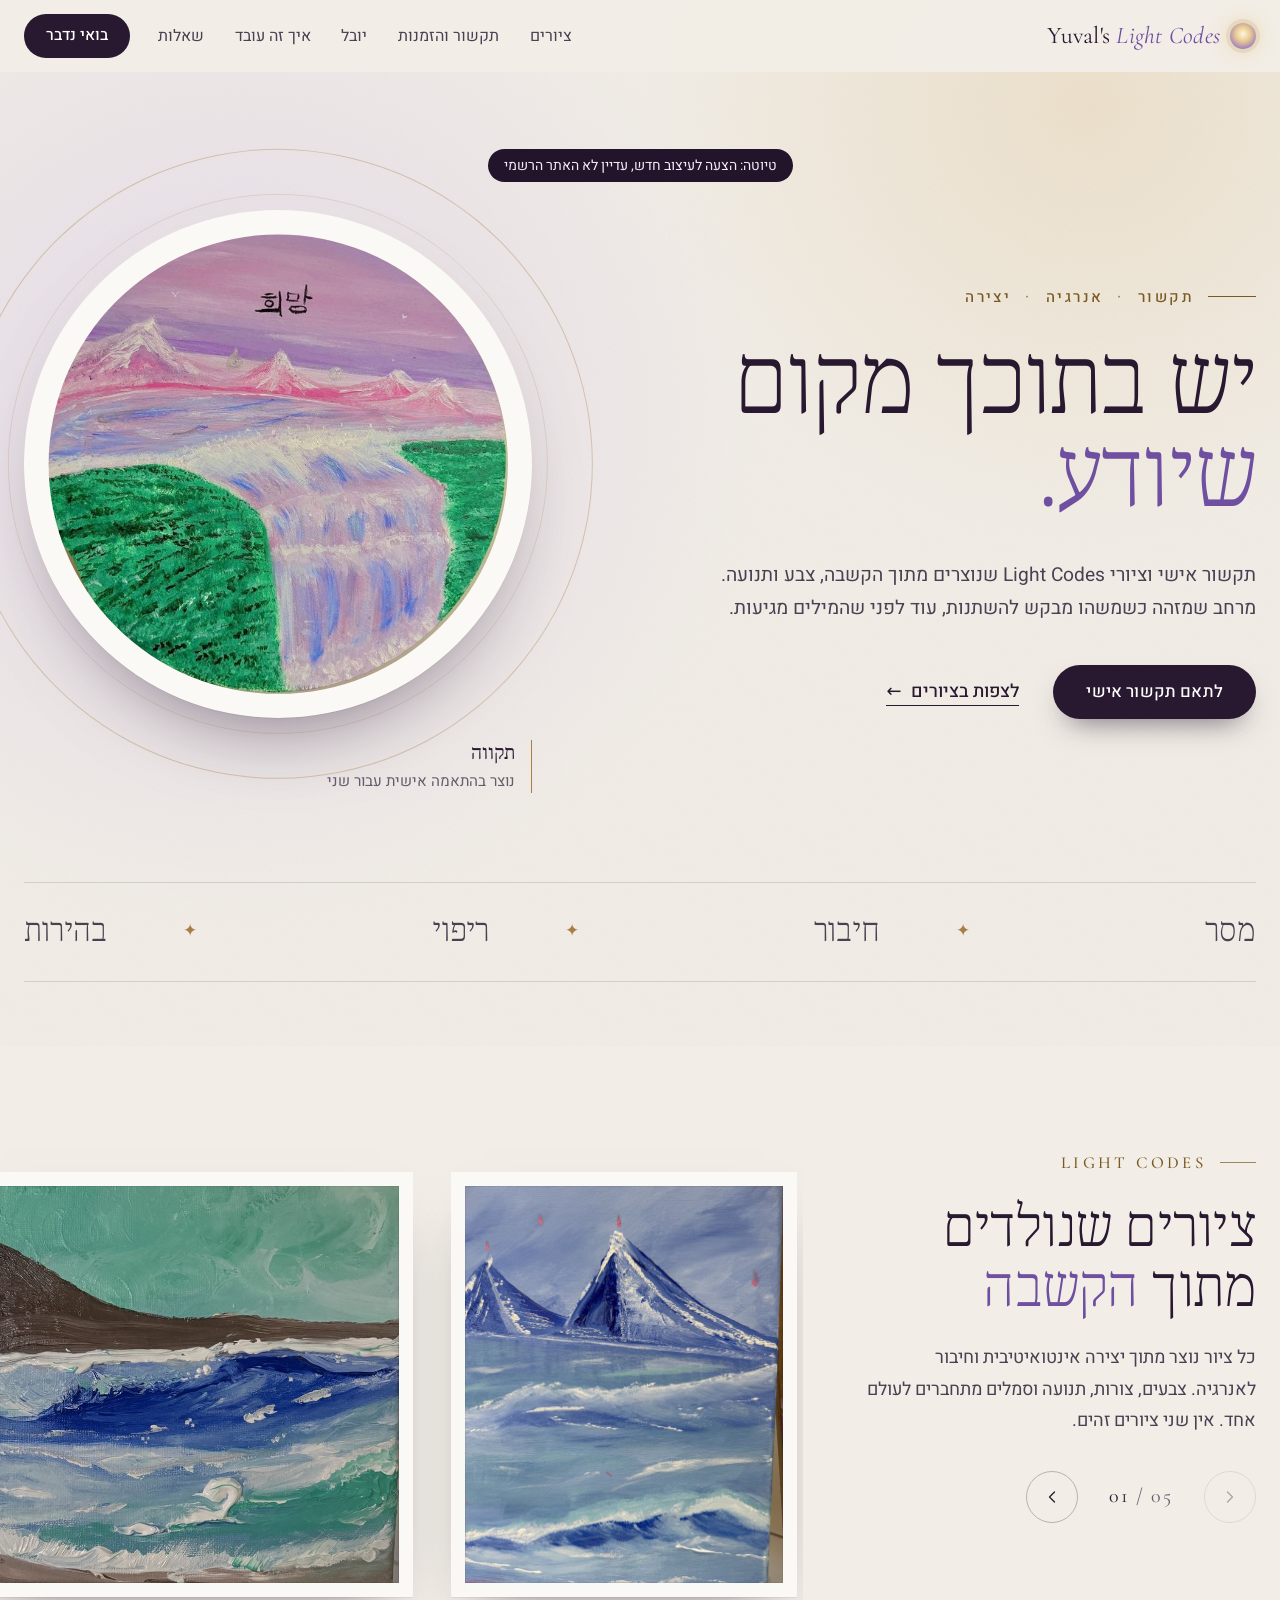
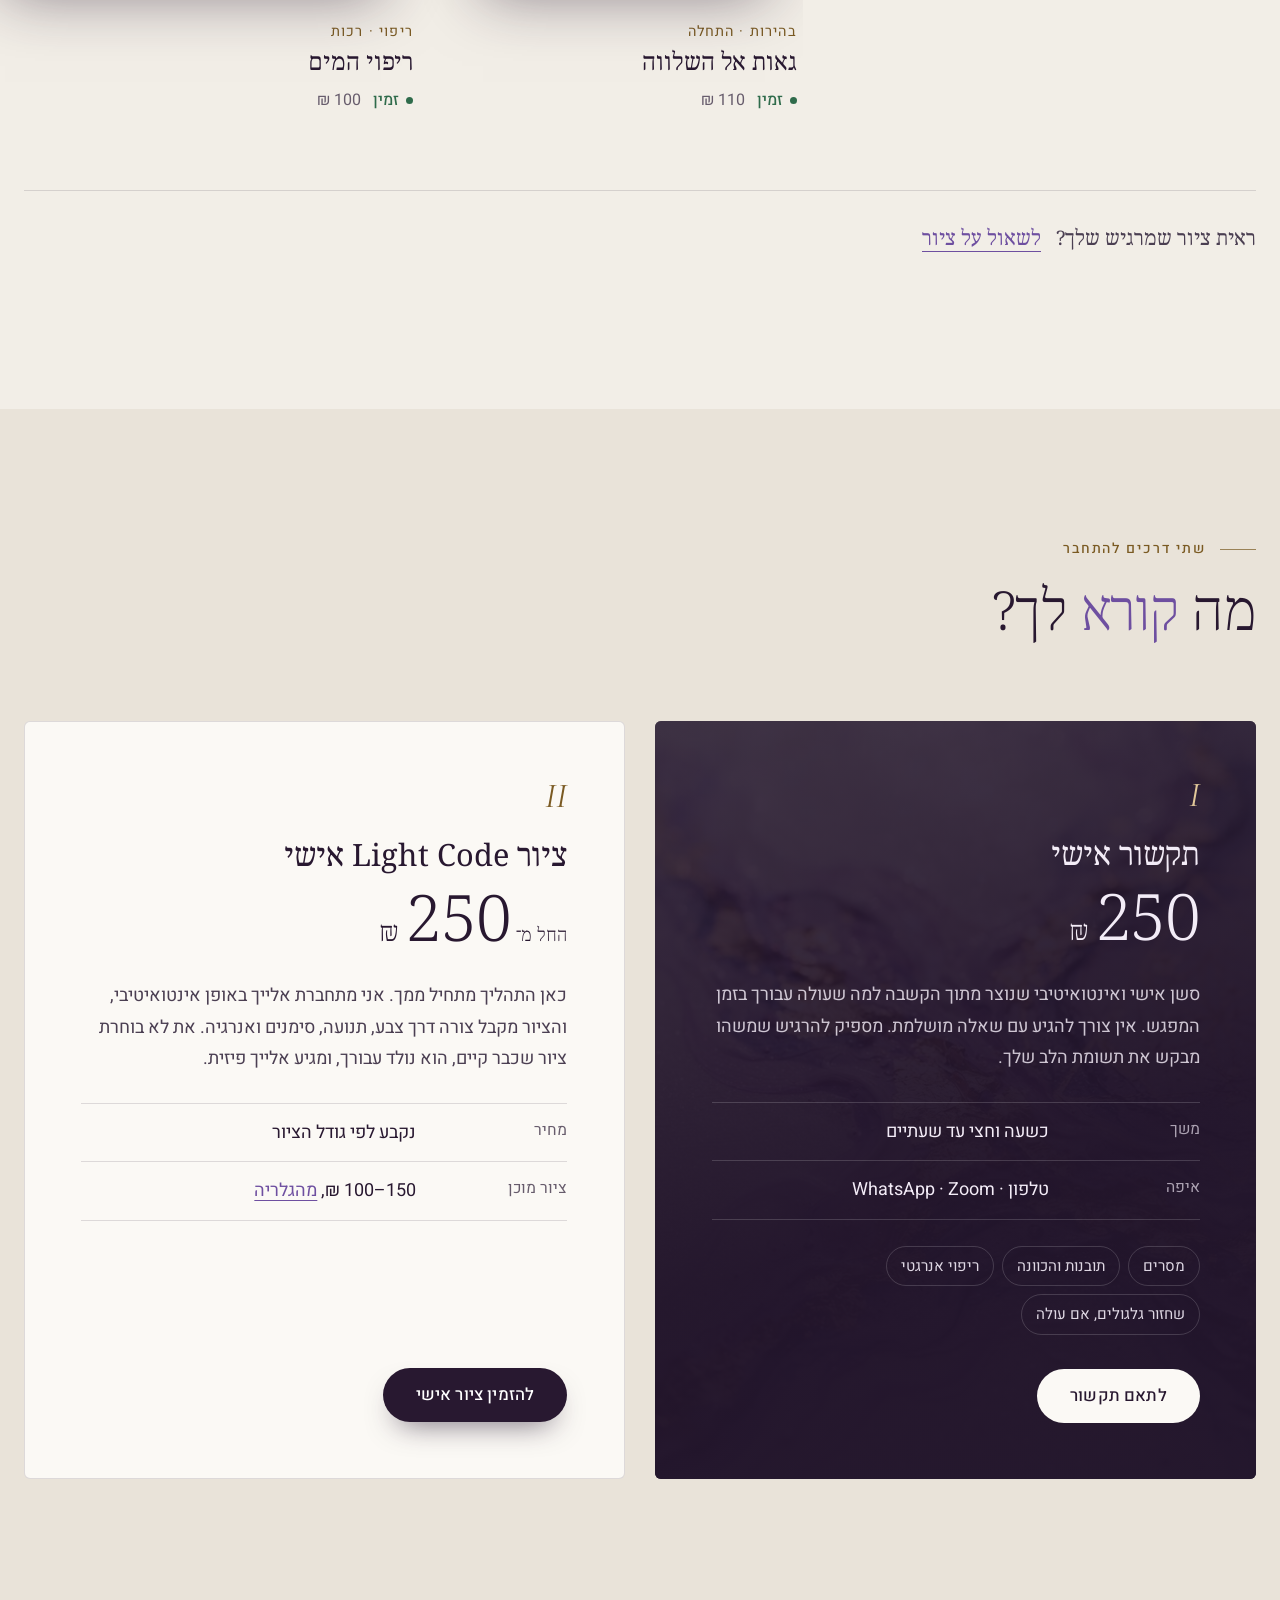
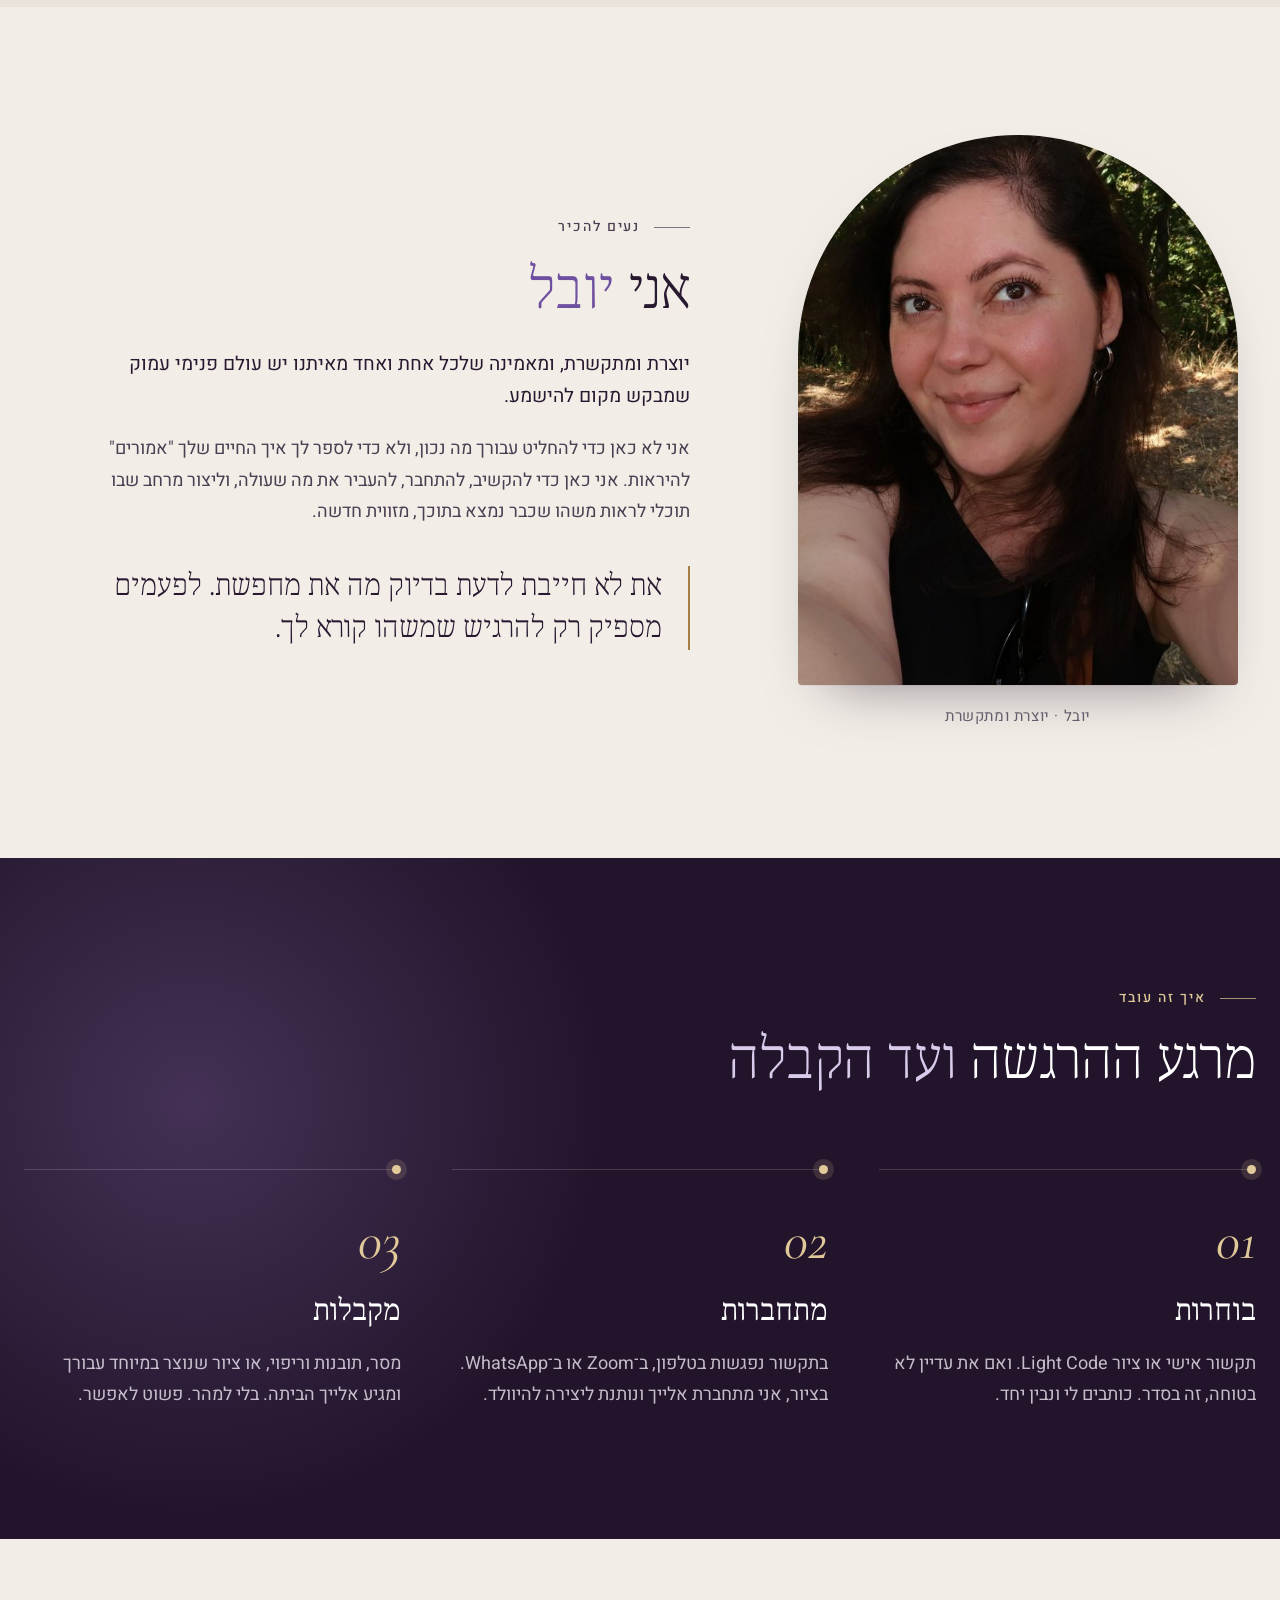
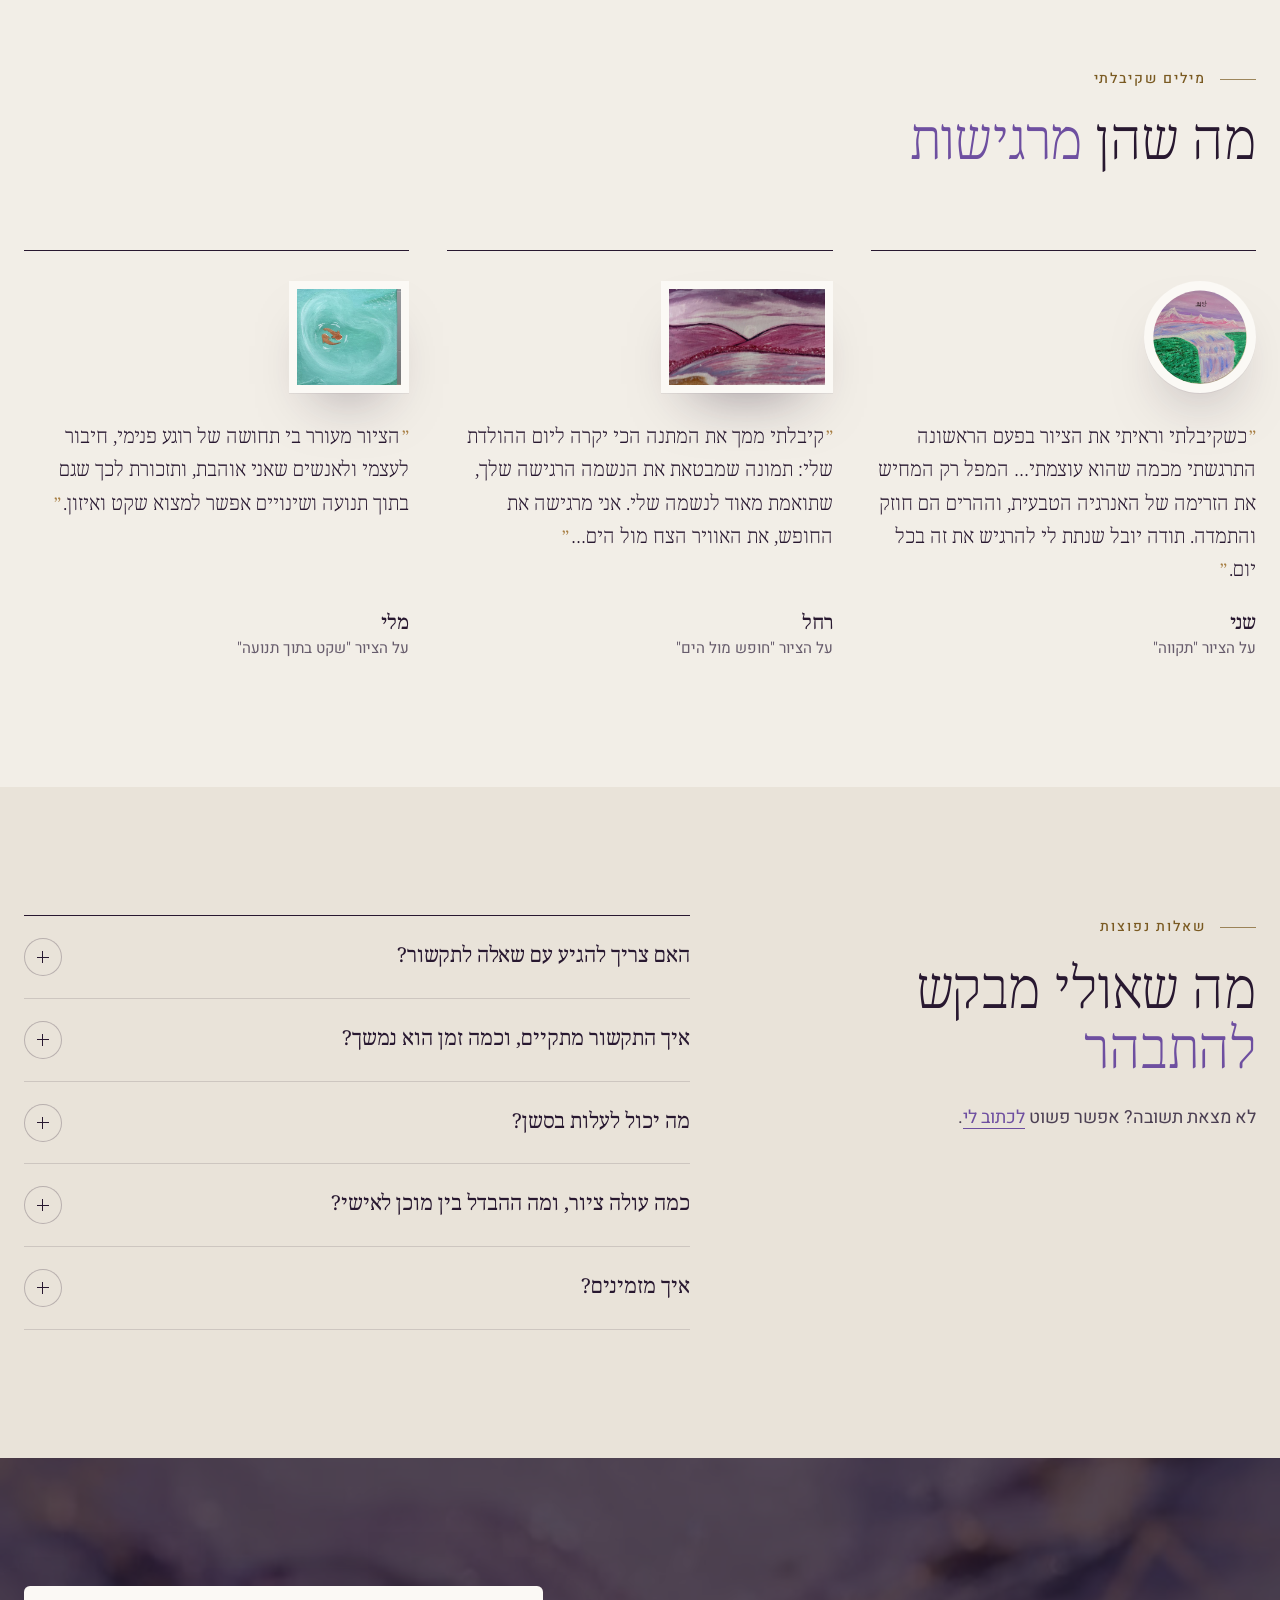
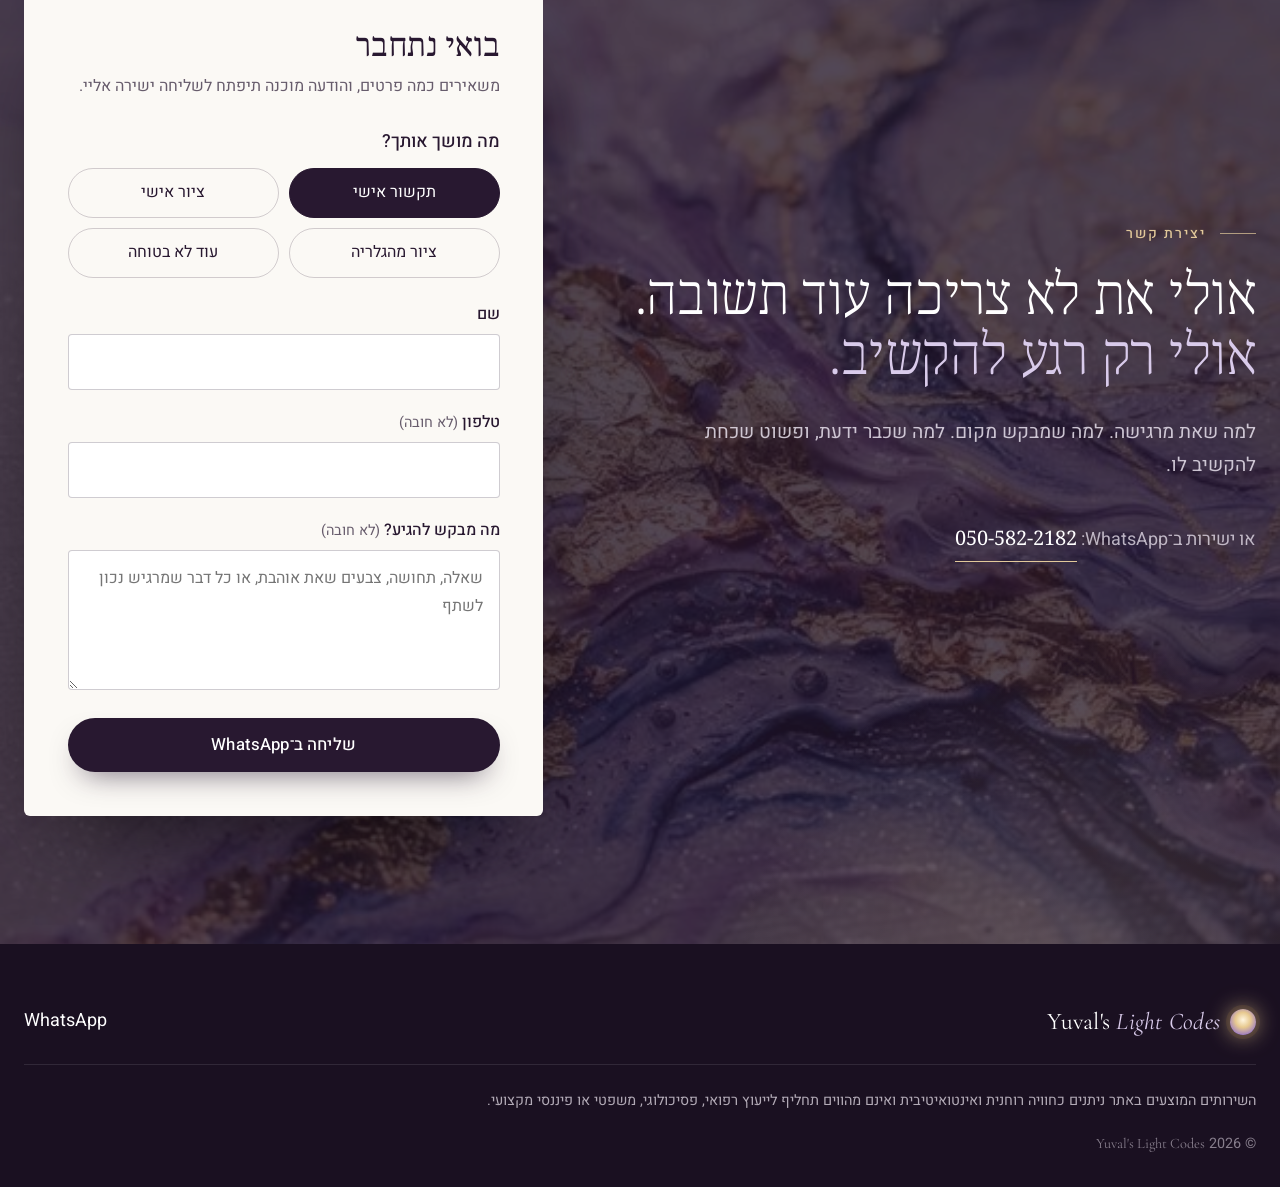
==== commit 4c5bb9f2: "Draft note inside hero" ====
--- a/index.html
+++ b/index.html
@@ -72,12 +72,12 @@
       </button>
     </div>
   </header>
-<div role="note" style="position:relative;z-index:60;background:#22152b;color:#f3ecf7;text-align:center;font:400 14px/1.5 Heebo,system-ui,sans-serif;padding:8px 16px;margin-top:calc(64px + env(safe-area-inset-top))">טיוטה: הצעה לעיצוב חדש של האתר (תצוגה מקדימה, עדיין לא האתר הרשמי)</div>
 
   <main id="main" tabindex="-1">
 
     <!-- HERO -->
     <section class="hero" aria-labelledby="hero-title">
+      <p class="wrap" role="note" style="margin:0 auto 28px;text-align:center"><span style="display:inline-block;padding:6px 16px;border-radius:999px;background:#22152b;color:#f3ecf7;font-size:14px;line-height:1.5">טיוטה: הצעה לעיצוב חדש, עדיין לא האתר הרשמי</span></p>
       <div class="wrap hero-grid">
         <div class="hero-copy">
           <p class="kicker"><span>תקשור</span><span>אנרגיה</span><span>יצירה</span></p>
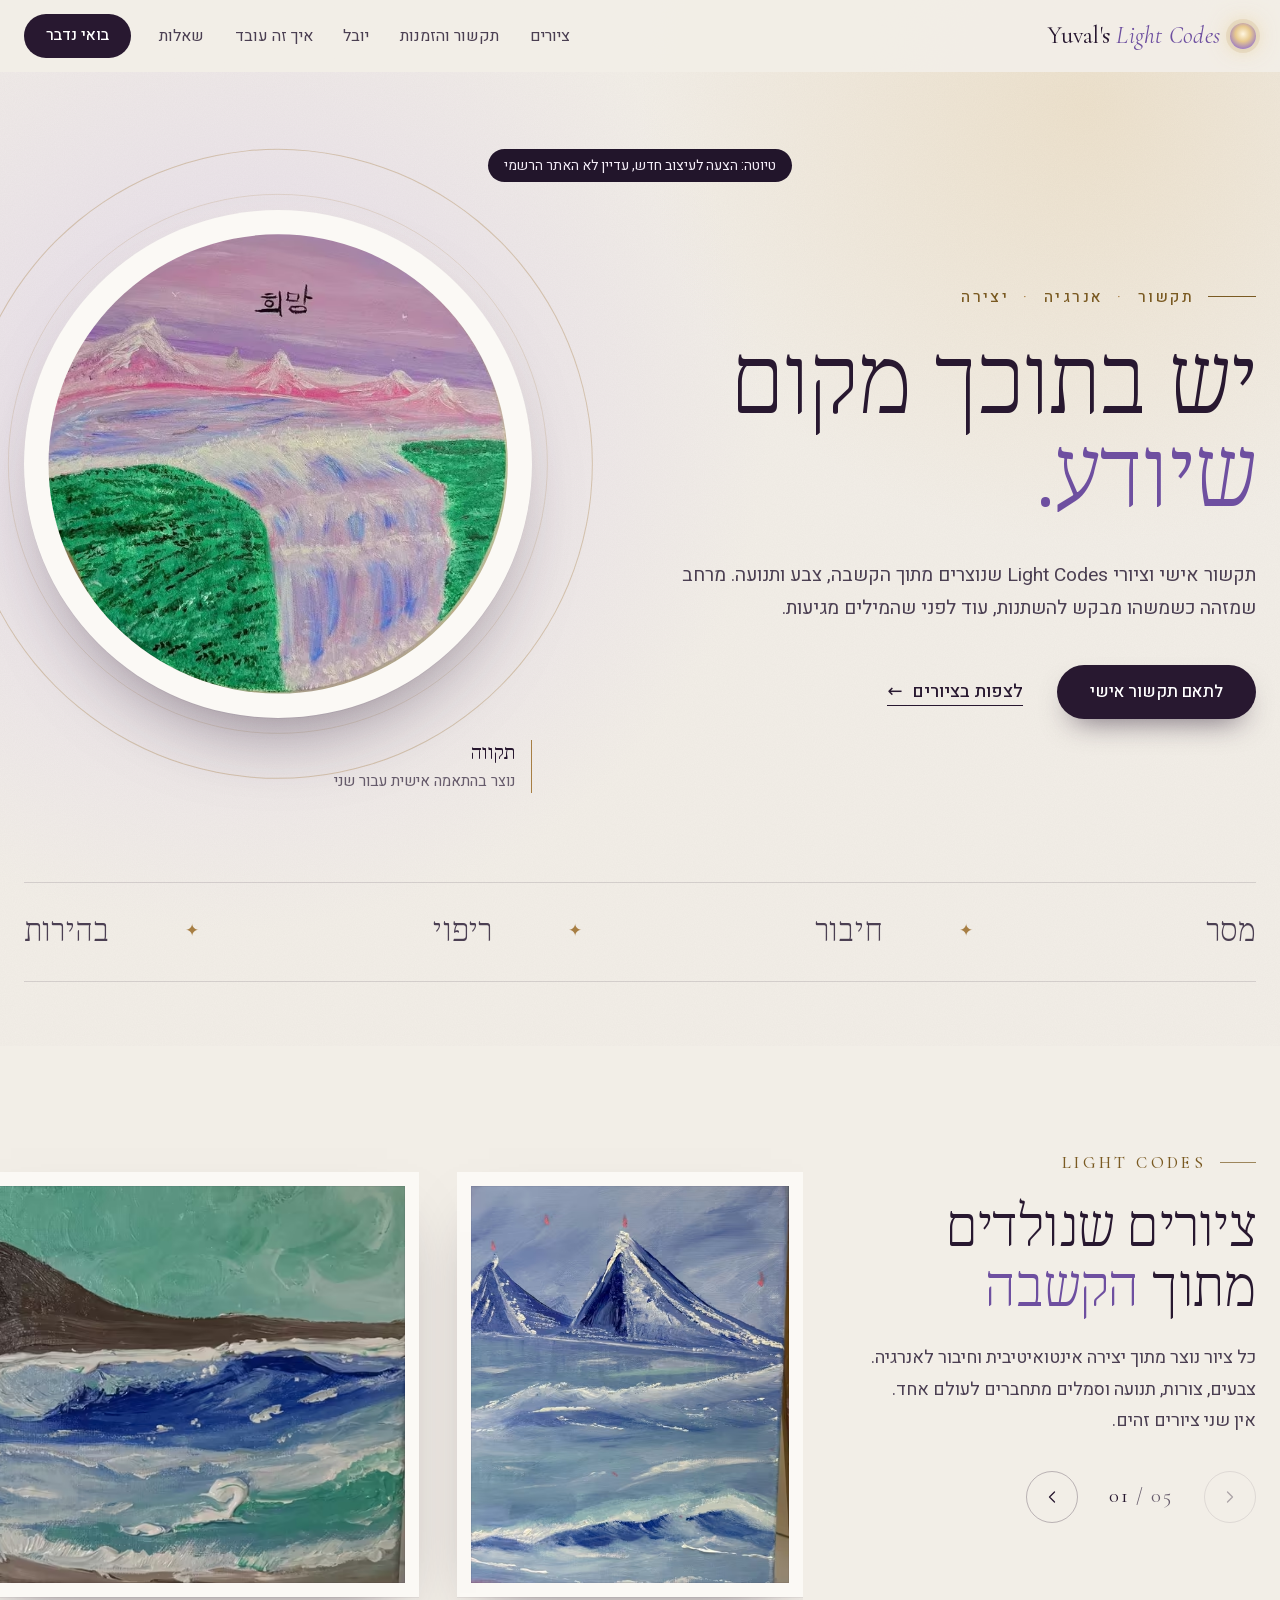
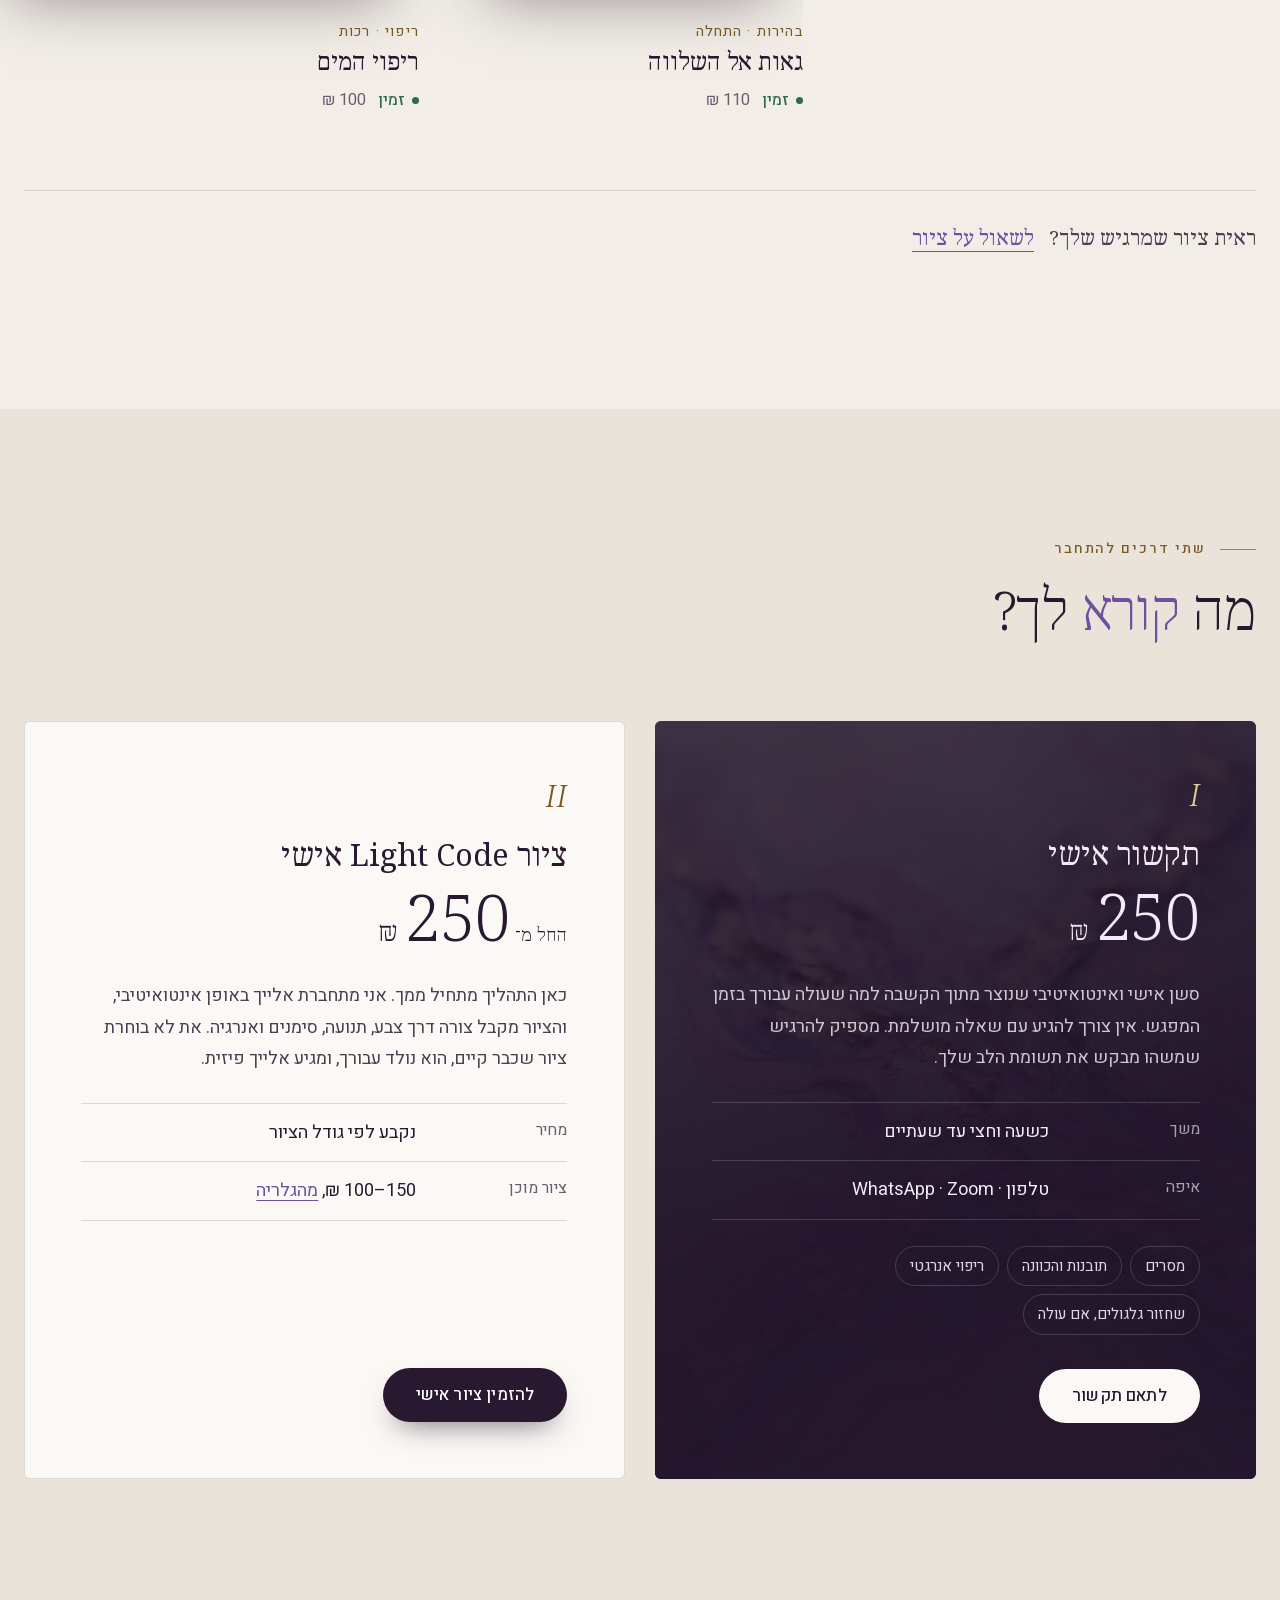
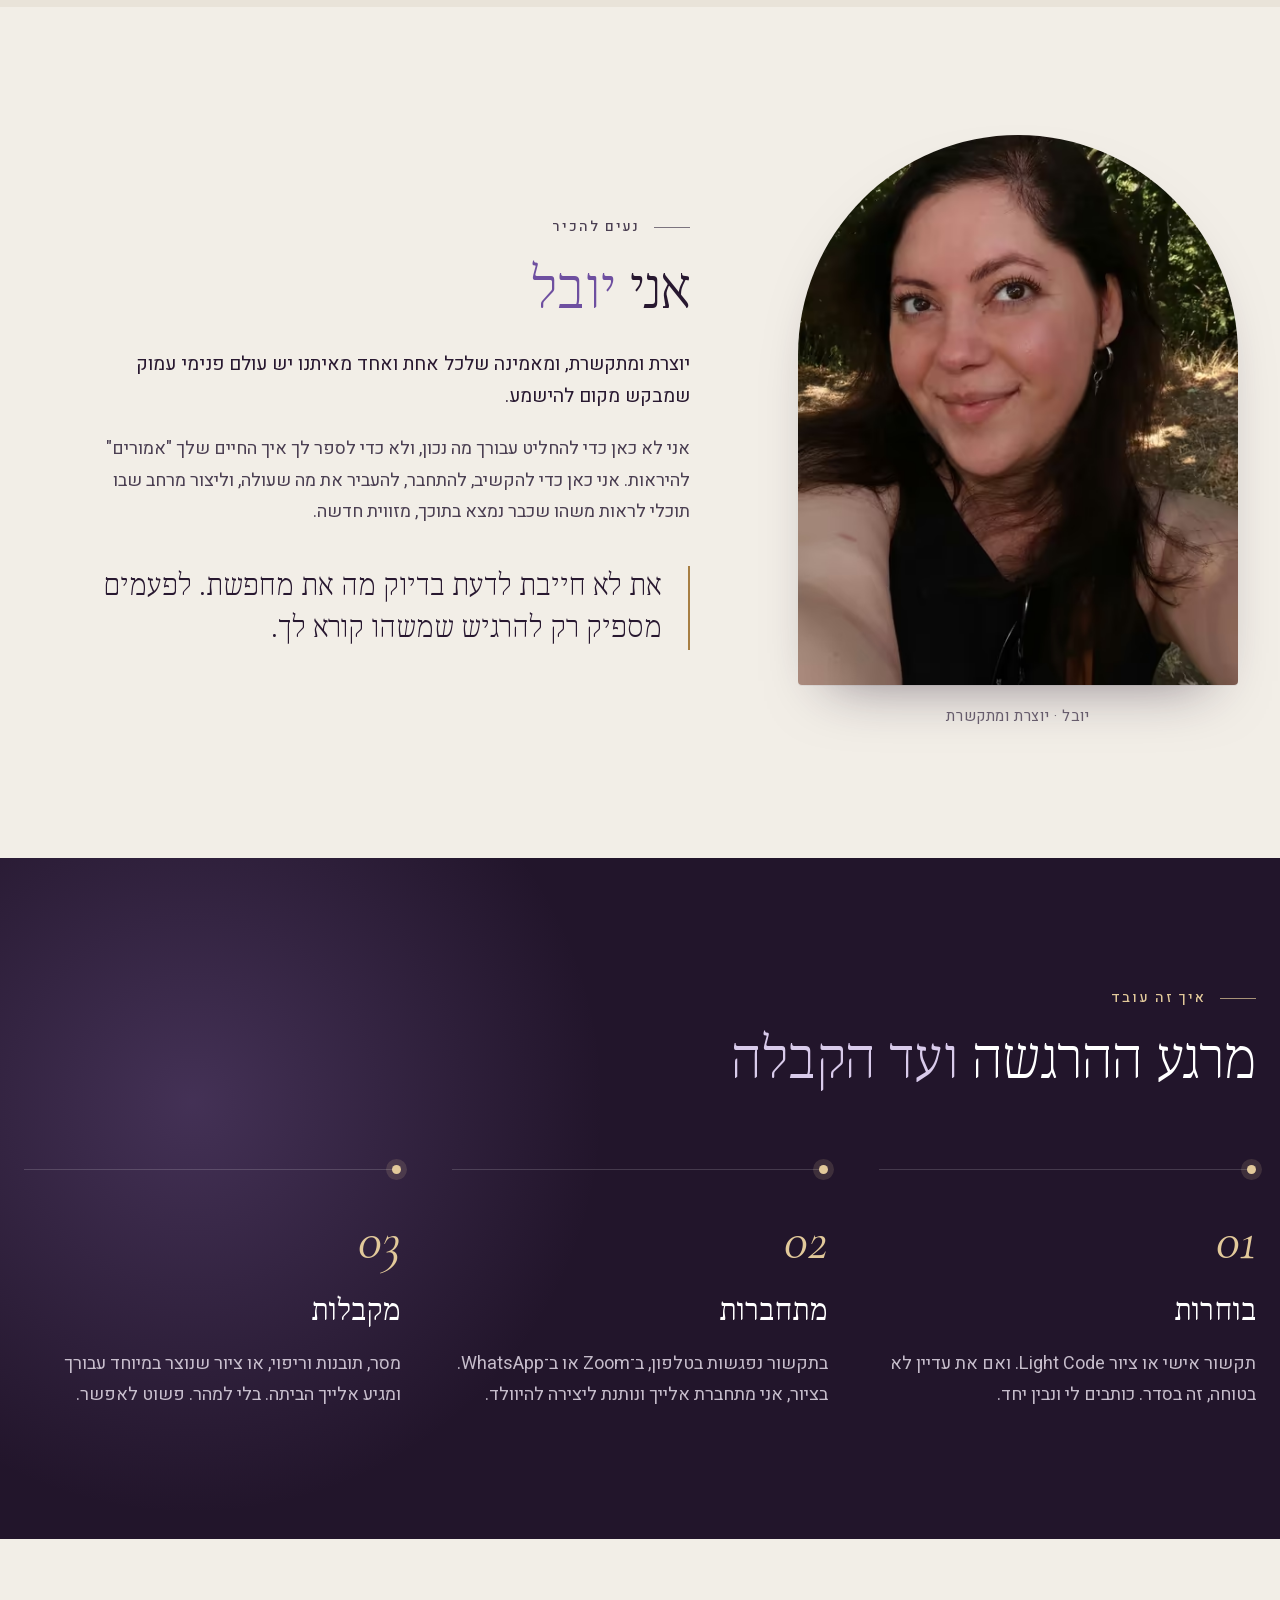
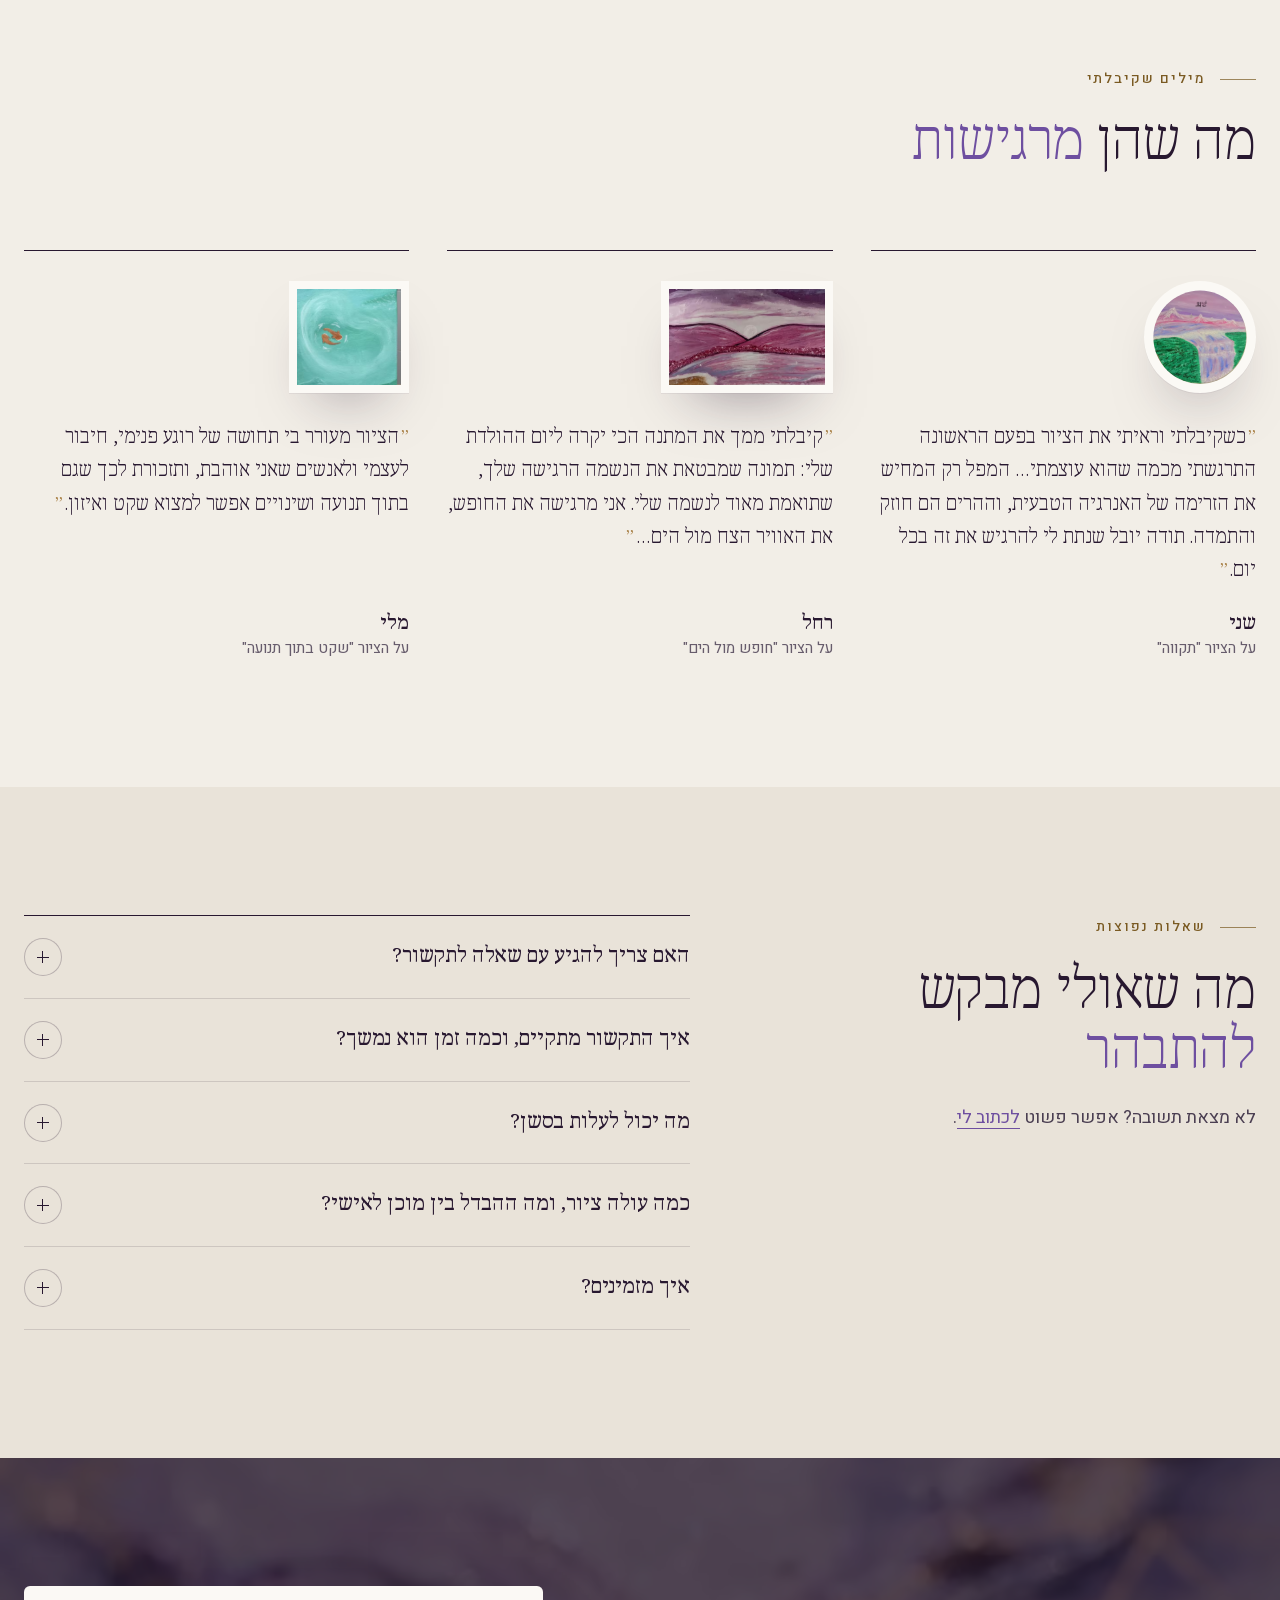
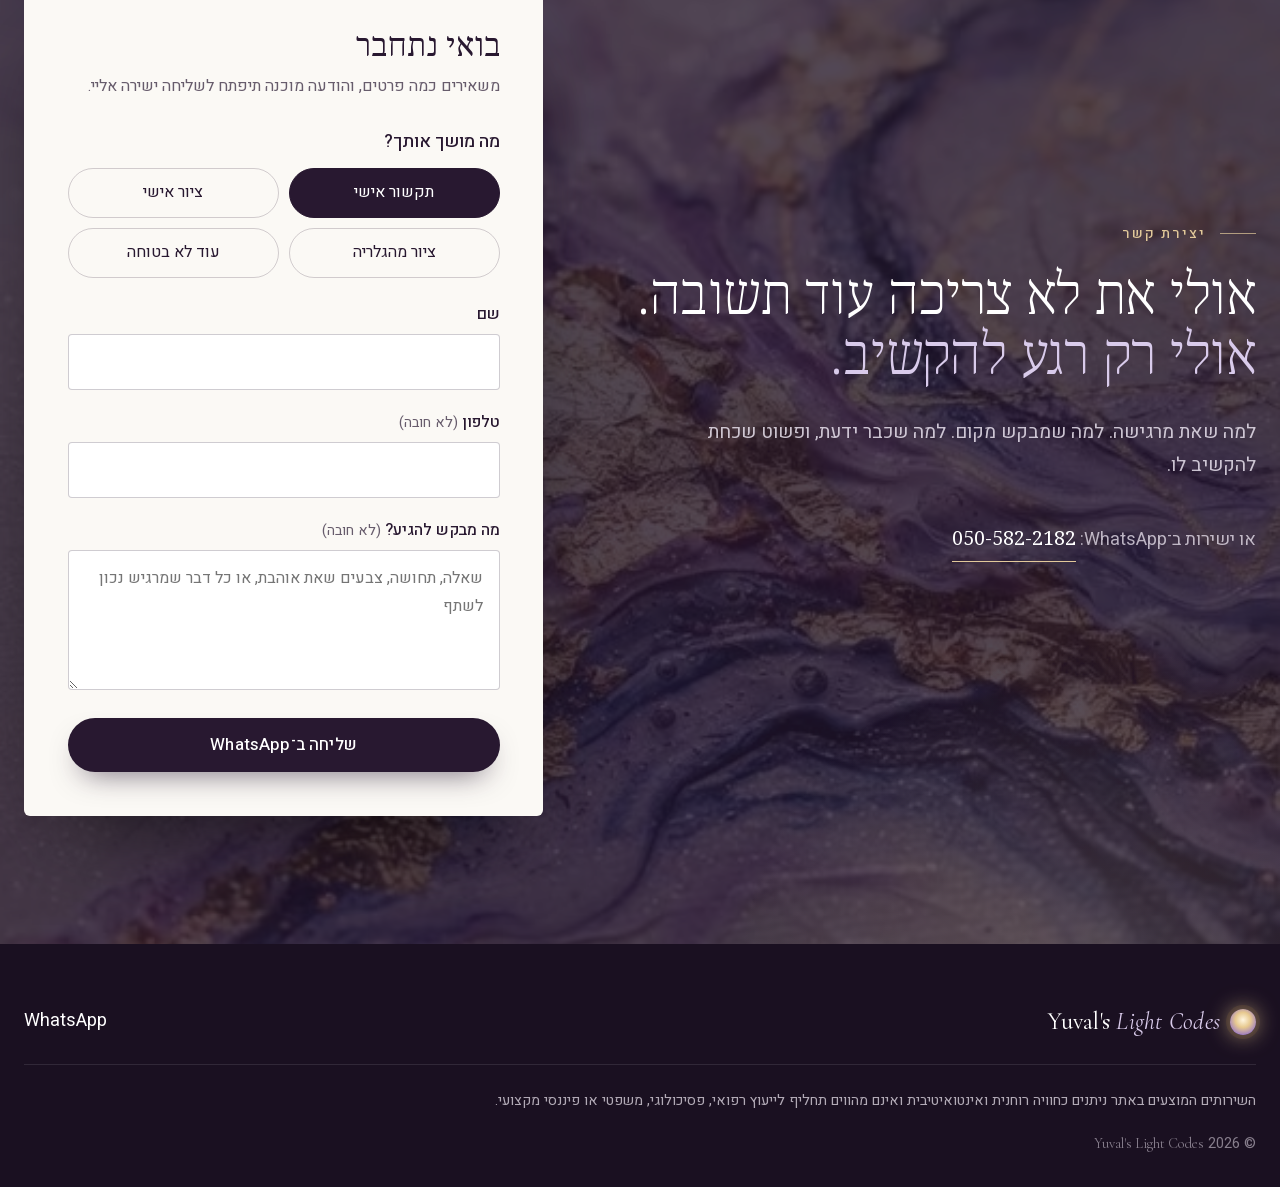
==== commit 6eaa54b5: "v10: viewer, thank-you, fonts, images, icons, OG, 404" ====
--- a/index.html
+++ b/index.html
@@ -7,16 +7,24 @@
   <title>Yuval's Light Codes · תקשור, אנרגיה ויצירה</title>
   <meta name="description" content="Yuval's Light Codes: תקשור אישי בטלפון, Zoom או WhatsApp, וציורי Light Codes אנרגטיים שנוצרים מתוך הקשבה, צבע ותנועה. מוכנים או בהתאמה אישית.">
   <meta name="theme-color" content="#f2eee7">
-  <link rel="icon" href="data:image/svg+xml,%3Csvg xmlns='http://www.w3.org/2000/svg' viewBox='0 0 64 64'%3E%3Cdefs%3E%3CradialGradient id='g' cx='50%25' cy='45%25' r='55%25'%3E%3Cstop offset='0' stop-color='%23fff6e0'/%3E%3Cstop offset='.55' stop-color='%23c9a35f'/%3E%3Cstop offset='1' stop-color='%236b4a8a'/%3E%3C/radialGradient%3E%3C/defs%3E%3Ccircle cx='32' cy='32' r='30' fill='url(%23g)'/%3E%3C/svg%3E">
+  <link rel="icon" href="icons/icon.svg" type="image/svg+xml">
+  <link rel="icon" href="icons/icon-192.png" sizes="192x192" type="image/png">
+  <link rel="apple-touch-icon" href="icons/apple-touch-icon.png">
+  <link rel="manifest" href="site.webmanifest">
 
   <meta property="og:type" content="website">
+  <meta property="og:url" content="https://dorcohen1one-rgb.github.io/yuval-light-codes/">
+  <link rel="canonical" href="https://dorcohen1one-rgb.github.io/yuval-light-codes/">
   <meta property="og:locale" content="he_IL">
   <meta property="og:title" content="Yuval's Light Codes · תקשור, אנרגיה ויצירה">
   <meta property="og:description" content="יש בתוכך מקום שיודע. תקשור אישי וציורי Light Codes שנוצרים מתוך הקשבה, צבע ותנועה.">
-  <meta property="og:image" content="img/art-hope-round.jpg">
+  <meta property="og:image" content="https://dorcohen1one-rgb.github.io/yuval-light-codes/img/og.jpg">
+  <meta property="og:image:width" content="1200">
+  <meta property="og:image:height" content="630">
+  <meta property="og:image:alt" content="Yuval's Light Codes: הציור העגול תקווה והכותרת יש בתוכך מקום שיודע">
   <meta name="twitter:card" content="summary_large_image">
   <meta name="twitter:title" content="Yuval's Light Codes · תקשור, אנרגיה ויצירה">
-  <meta name="twitter:image" content="img/art-hope-round.jpg">
+  <meta name="twitter:image" content="https://dorcohen1one-rgb.github.io/yuval-light-codes/img/og.jpg">
   <meta name="twitter:description" content="יש בתוכך מקום שיודע. תקשור אישי וציורי Light Codes שנוצרים מתוך הקשבה, צבע ותנועה.">
   <script type="application/ld+json">
   {
@@ -39,11 +47,10 @@
   }
   </script>
 
-  <link rel="preconnect" href="https://fonts.googleapis.com">
-  <link rel="preconnect" href="https://fonts.gstatic.com" crossorigin>
-  <link href="https://fonts.googleapis.com/css2?family=Cormorant+Garamond:ital,wght@0,400;0,500;1,400;1,500&family=Heebo:wght@300;400;500;600&family=Noto+Serif+Hebrew:wght@300;400;500&display=swap" rel="stylesheet">
-  <link rel="preload" as="image" href="img/art-hope-round-640.jpg" imagesrcset="img/art-hope-round-640.jpg 640w, img/art-hope-round.jpg 976w" imagesizes="(max-width: 600px) 76vw, (max-width: 960px) 420px, 500px">
-  <link rel="stylesheet" href="styles.css">
+  <link rel="preload" as="font" type="font/woff2" href="fonts/NotoSerifHebrew-hebrew-48a293.woff2" crossorigin>
+  <link rel="preload" as="font" type="font/woff2" href="fonts/Heebo-hebrew-77da62.woff2" crossorigin>
+  <link rel="preload" as="image" type="image/avif" imagesrcset="img/art-hope-round-480.avif 480w, img/art-hope-round-640.avif 640w, img/art-hope-round.avif 976w" imagesizes="(max-width: 600px) 76vw, (max-width: 960px) 420px, 500px" fetchpriority="high">
+  <link rel="stylesheet" href="styles.css?v=1792340576">
 </head>
 <body>
   <a class="skip-link" href="#main">דילוג לתוכן</a>
@@ -95,7 +102,7 @@
         <figure class="hero-art">
           <span class="halo" aria-hidden="true"></span>
           <div class="round">
-            <img src="img/art-hope-round-640.jpg" srcset="img/art-hope-round-640.jpg 640w, img/art-hope-round.jpg 976w" sizes="(max-width: 600px) 76vw, (max-width: 960px) 420px, 500px" alt="ציור Light Code של יובל: מפל ורוד וסגול בין הרים, על קנבס עגול" width="976" height="976" fetchpriority="high">
+            <picture><source type="image/avif" srcset="img/art-hope-round-480.avif 480w, img/art-hope-round-640.avif 640w, img/art-hope-round.avif 976w" sizes="(max-width: 600px) 76vw, (max-width: 960px) 420px, 500px"><source type="image/webp" srcset="img/art-hope-round-480.webp 480w, img/art-hope-round-640.webp 640w, img/art-hope-round.webp 976w" sizes="(max-width: 600px) 76vw, (max-width: 960px) 420px, 500px"><img src="img/art-hope-round-640.jpg" srcset="img/art-hope-round-480.jpg 480w, img/art-hope-round-640.jpg 640w, img/art-hope-round.jpg 976w" sizes="(max-width: 600px) 76vw, (max-width: 960px) 420px, 500px" alt="ציור Light Code של יובל: מפל ורוד וסגול בין הרים, על קנבס עגול" width="976" height="976" fetchpriority="high"></picture>
           </div>
           <figcaption class="plate"><span class="plate-title">תקווה</span><span>נוצר בהתאמה אישית עבור שני</span></figcaption>
         </figure>
@@ -126,40 +133,40 @@
 
         <ol class="rail" id="rail" aria-label="ציורי Light Codes" tabindex="0">
           <li class="work">
-            <button class="art-open" type="button" data-full="img/art-mountains-c.jpg" data-caption="גאות אל השלווה · זמין · 110 ₪">
-              <span class="mat"><img src="img/art-mountains-c-800.jpg" srcset="img/art-mountains-c-800.jpg 640w, img/art-mountains-c.jpg 960w" sizes="(max-width: 600px) 76vw, 360px" alt="גאות אל השלווה: הרים כחולים מעל ים גועש" width="640" height="800" loading="lazy"></span>
+            <button class="art-open" type="button" data-full="img/art-mountains-c.webp" data-title="גאות אל השלווה" data-kind="ready" data-caption="גאות אל השלווה · זמין · 110 ₪">
+              <span class="mat"><picture><source type="image/avif" srcset="img/art-mountains-c-480.avif 480w, img/art-mountains-c-800.avif 640w, img/art-mountains-c.avif 960w" sizes="(max-width: 600px) 76vw, 360px"><source type="image/webp" srcset="img/art-mountains-c-480.webp 480w, img/art-mountains-c-800.webp 640w, img/art-mountains-c.webp 960w" sizes="(max-width: 600px) 76vw, 360px"><img src="img/art-mountains-c-800.jpg" srcset="img/art-mountains-c-480.jpg 480w, img/art-mountains-c-800.jpg 640w, img/art-mountains-c.jpg 960w" sizes="(max-width: 600px) 76vw, 360px" alt="גאות אל השלווה: הרים כחולים מעל ים גועש" width="640" height="800" loading="lazy"></picture></span>
             </button>
             <p class="work-theme">בהירות · התחלה</p>
             <h3 class="work-title">גאות אל השלווה</h3>
             <p class="work-meta"><span class="status">זמין</span><span>110 ₪</span></p>
           </li>
           <li class="work">
-            <button class="art-open" type="button" data-full="img/art-healing-water-c.jpg" data-caption="ריפוי המים · זמין · 100 ₪">
-              <span class="mat"><img src="img/art-healing-water-c-800.jpg" srcset="img/art-healing-water-c-800.jpg 800w, img/art-healing-water-c.jpg 864w" sizes="(max-width: 600px) 76vw, 470px" alt="ריפוי המים: גלים כחולים וטורקיז מול צוק חום" width="800" height="770" loading="lazy"></span>
+            <button class="art-open" type="button" data-full="img/art-healing-water-c.webp" data-title="ריפוי המים" data-kind="ready" data-caption="ריפוי המים · זמין · 100 ₪">
+              <span class="mat"><picture><source type="image/avif" srcset="img/art-healing-water-c-480.avif 480w, img/art-healing-water-c-800.avif 800w, img/art-healing-water-c.avif 864w" sizes="(max-width: 600px) 76vw, 470px"><source type="image/webp" srcset="img/art-healing-water-c-480.webp 480w, img/art-healing-water-c-800.webp 800w, img/art-healing-water-c.webp 864w" sizes="(max-width: 600px) 76vw, 470px"><img src="img/art-healing-water-c-800.jpg" srcset="img/art-healing-water-c-480.jpg 480w, img/art-healing-water-c-800.jpg 800w, img/art-healing-water-c.jpg 864w" sizes="(max-width: 600px) 76vw, 470px" alt="ריפוי המים: גלים כחולים וטורקיז מול צוק חום" width="800" height="770" loading="lazy"></picture></span>
             </button>
             <p class="work-theme">ריפוי · רכות</p>
             <h3 class="work-title">ריפוי המים</h3>
             <p class="work-meta"><span class="status">זמין</span><span>100 ₪</span></p>
           </li>
           <li class="work">
-            <button class="art-open" type="button" data-full="img/art-hope-round.jpg" data-caption="תקווה · נוצר עבור שני">
-              <span class="mat mat-round"><img src="img/art-hope-round-640.jpg" alt="תקווה: מפל ורוד וסגול בין הרים, על קנבס עגול" width="640" height="640" loading="lazy"></span>
+            <button class="art-open" type="button" data-full="img/art-hope-round.webp" data-title="תקווה" data-round data-kind="custom" data-caption="תקווה · נוצר עבור שני">
+              <span class="mat mat-round"><picture><source type="image/avif" srcset="img/art-hope-round-640.avif"><source type="image/webp" srcset="img/art-hope-round-640.webp"><img src="img/art-hope-round-640.jpg" alt="תקווה: מפל ורוד וסגול בין הרים, על קנבס עגול" width="640" height="640" loading="lazy"></picture></span>
             </button>
             <p class="work-theme">זרימה · חוזק</p>
             <h3 class="work-title">תקווה</h3>
             <p class="work-meta"><span class="status status-custom">נוצר עבור שני</span></p>
           </li>
           <li class="work">
-            <button class="art-open" type="button" data-full="img/art-pink-sea-c.jpg" data-caption="חופש מול הים · נוצר עבור רחל">
-              <span class="mat"><img src="img/art-pink-sea-c-800.jpg" srcset="img/art-pink-sea-c-800.jpg 800w, img/art-pink-sea-c.jpg 972w" sizes="(max-width: 600px) 76vw, 730px" alt="חופש מול הים: הרים ורודים מעל ים נוצץ" width="800" height="494" loading="lazy"></span>
+            <button class="art-open" type="button" data-full="img/art-pink-sea-c.webp" data-title="חופש מול הים" data-kind="custom" data-caption="חופש מול הים · נוצר עבור רחל">
+              <span class="mat"><picture><source type="image/avif" srcset="img/art-pink-sea-c-480.avif 480w, img/art-pink-sea-c-800.avif 800w, img/art-pink-sea-c.avif 972w" sizes="(max-width: 600px) 76vw, 730px"><source type="image/webp" srcset="img/art-pink-sea-c-480.webp 480w, img/art-pink-sea-c-800.webp 800w, img/art-pink-sea-c.webp 972w" sizes="(max-width: 600px) 76vw, 730px"><img src="img/art-pink-sea-c-800.jpg" srcset="img/art-pink-sea-c-480.jpg 480w, img/art-pink-sea-c-800.jpg 800w, img/art-pink-sea-c.jpg 972w" sizes="(max-width: 600px) 76vw, 730px" alt="חופש מול הים: הרים ורודים מעל ים נוצץ" width="800" height="494" loading="lazy"></picture></span>
             </button>
             <p class="work-theme">חופש · רגישות</p>
             <h3 class="work-title">חופש מול הים</h3>
             <p class="work-meta"><span class="status status-custom">נוצר עבור רחל</span></p>
           </li>
           <li class="work">
-            <button class="art-open" type="button" data-full="img/art-turquoise-c.jpg" data-caption="שקט בתוך תנועה · נוצר עבור מלי">
-              <span class="mat"><img src="img/art-turquoise-c-800.jpg" srcset="img/art-turquoise-c-800.jpg 800w, img/art-turquoise-c.jpg 968w" sizes="(max-width: 600px) 76vw, 490px" alt="שקט בתוך תנועה: שני דגים כתומים במערבולת טורקיז" width="800" height="740" loading="lazy"></span>
+            <button class="art-open" type="button" data-full="img/art-turquoise-c.webp" data-title="שקט בתוך תנועה" data-kind="custom" data-caption="שקט בתוך תנועה · נוצר עבור מלי">
+              <span class="mat"><picture><source type="image/avif" srcset="img/art-turquoise-c-480.avif 480w, img/art-turquoise-c-800.avif 800w, img/art-turquoise-c.avif 968w" sizes="(max-width: 600px) 76vw, 490px"><source type="image/webp" srcset="img/art-turquoise-c-480.webp 480w, img/art-turquoise-c-800.webp 800w, img/art-turquoise-c.webp 968w" sizes="(max-width: 600px) 76vw, 490px"><img src="img/art-turquoise-c-800.jpg" srcset="img/art-turquoise-c-480.jpg 480w, img/art-turquoise-c-800.jpg 800w, img/art-turquoise-c.jpg 968w" sizes="(max-width: 600px) 76vw, 490px" alt="שקט בתוך תנועה: שני דגים כתומים במערבולת טורקיז" width="800" height="740" loading="lazy"></picture></span>
             </button>
             <p class="work-theme">איזון · רוגע</p>
             <h3 class="work-title">שקט בתוך תנועה</h3>
@@ -213,7 +220,7 @@
     <section class="about section" id="about" aria-labelledby="about-title">
       <div class="wrap about-grid">
         <figure class="portrait reveal">
-          <img src="img/yuval-p-800.jpg" srcset="img/yuval-p-800.jpg 640w, img/yuval-p.jpg 746w" sizes="(max-width: 960px) 280px, 420px" alt="יובל, יוצרת ומתקשרת, מחייכת בטבע" width="746" height="933" loading="lazy">
+          <picture><source type="image/avif" srcset="img/yuval-p-480.avif 480w, img/yuval-p-800.avif 640w, img/yuval-p.avif 746w" sizes="(max-width: 960px) 280px, 420px"><source type="image/webp" srcset="img/yuval-p-480.webp 480w, img/yuval-p-800.webp 640w, img/yuval-p.webp 746w" sizes="(max-width: 960px) 280px, 420px"><img src="img/yuval-p-800.jpg" srcset="img/yuval-p-480.jpg 480w, img/yuval-p-800.jpg 640w, img/yuval-p.jpg 746w" sizes="(max-width: 960px) 280px, 420px" alt="יובל, יוצרת ומתקשרת, מחייכת בטבע" width="746" height="933" loading="lazy"></picture>
           <figcaption>יובל · יוצרת ומתקשרת</figcaption>
         </figure>
         <div class="about-copy reveal">
@@ -262,17 +269,17 @@
         </header>
         <div class="voices-grid" role="region" aria-label="המלצות" tabindex="0">
           <figure class="voice reveal">
-            <span class="voice-art voice-round"><img src="img/art-hope-round-640.jpg" alt="" width="640" height="640" loading="lazy"></span>
+            <span class="voice-art voice-round"><picture><source type="image/avif" srcset="img/art-hope-round-480.avif"><source type="image/webp" srcset="img/art-hope-round-480.webp"><img src="img/art-hope-round-480.jpg" alt="" width="640" height="640" loading="lazy"></picture></span>
             <blockquote><p>כשקיבלתי וראיתי את הציור בפעם הראשונה התרגשתי מכמה שהוא עוצמתי… המפל רק המחיש את הזרימה של האנרגיה הטבעית, וההרים הם חוזק והתמדה. תודה יובל שנתת לי להרגיש את זה בכל יום.</p></blockquote>
             <figcaption><strong>שני</strong><span>על הציור "תקווה"</span></figcaption>
           </figure>
           <figure class="voice reveal">
-            <span class="voice-art"><img src="img/art-pink-sea-c-800.jpg" alt="" width="800" height="494" loading="lazy"></span>
+            <span class="voice-art"><picture><source type="image/avif" srcset="img/art-pink-sea-c-480.avif"><source type="image/webp" srcset="img/art-pink-sea-c-480.webp"><img src="img/art-pink-sea-c-480.jpg" alt="" width="800" height="494" loading="lazy"></picture></span>
             <blockquote><p>קיבלתי ממך את המתנה הכי יקרה ליום ההולדת שלי: תמונה שמבטאת את הנשמה הרגישה שלך, שתואמת מאוד לנשמה שלי. אני מרגישה את החופש, את האוויר הצח מול הים…</p></blockquote>
             <figcaption><strong>רחל</strong><span>על הציור "חופש מול הים"</span></figcaption>
           </figure>
           <figure class="voice reveal">
-            <span class="voice-art"><img src="img/art-turquoise-c-800.jpg" alt="" width="800" height="740" loading="lazy"></span>
+            <span class="voice-art"><picture><source type="image/avif" srcset="img/art-turquoise-c-480.avif"><source type="image/webp" srcset="img/art-turquoise-c-480.webp"><img src="img/art-turquoise-c-480.jpg" alt="" width="800" height="740" loading="lazy"></picture></span>
             <blockquote><p>הציור מעורר בי תחושה של רוגע פנימי, חיבור לעצמי ולאנשים שאני אוהבת, ותזכורת לכך שגם בתוך תנועה ושינויים אפשר למצוא שקט ואיזון.</p></blockquote>
             <figcaption><strong>מלי</strong><span>על הציור "שקט בתוך תנועה"</span></figcaption>
           </figure>
@@ -353,6 +360,14 @@
           <button class="btn btn-primary btn-block" type="submit" disabled>שליחה ב־WhatsApp</button>
           <p class="form-status" id="form-status" role="status" aria-live="polite"></p>
 
+          <div class="form-done" id="form-done" hidden tabindex="-1">
+            <span class="done-mark" aria-hidden="true"></span>
+            <h3 class="h3">ההודעה מחכה לך ב־<bdi lang="en">WhatsApp</bdi></h3>
+            <p>נשאר רק ללחוץ שם על שליחה. אני קוראת כל הודעה בעצמי וחוזרת אלייך בהקדם 🤍</p>
+            <a class="btn btn-primary btn-block" id="done-reopen" href="#">פתיחת <bdi lang="en">WhatsApp</bdi> שוב</a>
+            <button class="link-arrow" type="button" id="done-reset">שליחת הודעה נוספת</button>
+          </div>
+
           <div class="copy-box" id="copy-box" hidden>
             <label for="copy-text">ההודעה שלך, מוכנה להעתקה:</label>
             <textarea id="copy-text" rows="5" readonly></textarea>
@@ -373,11 +388,20 @@
   </footer>
 
   <dialog class="lightbox" id="lightbox" aria-label="תצוגת ציור">
+    <figure class="lb-figure">
+      <img id="lightbox-img" src="" alt="">
+      <figcaption class="lb-caption">
+        <p class="sr-only" id="lb-live" aria-live="polite" aria-atomic="true"></p>
+        <p class="lb-count" dir="ltr"><span id="lb-now">01</span> / <span id="lb-total">05</span></p>
+        <p id="lightbox-caption"></p>
+        <a class="btn btn-light btn-sm" id="lb-ask" href="#contact">אני רוצה את הציור הזה</a>
+      </figcaption>
+    </figure>
+    <button class="lb-nav lb-prev" type="button" data-dir="prev" aria-label="הציור הקודם"><svg viewBox="0 0 24 24" aria-hidden="true"><path d="M9 6l6 6-6 6"/></svg></button>
+    <button class="lb-nav lb-next" type="button" data-dir="next" aria-label="הציור הבא"><svg viewBox="0 0 24 24" aria-hidden="true"><path d="M15 6l-6 6 6 6"/></svg></button>
     <button class="lightbox-close" type="button" aria-label="סגירה">×</button>
-    <img id="lightbox-img" src="" alt="">
-    <p id="lightbox-caption"></p>
   </dialog>
 
-  <script src="main.js" defer></script>
+  <script src="main.js?v=1792340576" defer></script>
 </body>
 </html>
--- a/styles.css
+++ b/styles.css
@@ -1,4 +1,175 @@
 /* Yuval's Light Codes · "The Listening Gallery" */
+
+/* Self-hosted Google Fonts (hebrew + latin subsets) */
+/* latin */
+@font-face {
+  font-family: 'Cormorant Garamond';
+  font-style: italic;
+  font-weight: 400;
+  font-display: swap;
+  src: url(fonts/CormorantGaramond-latin-fe99e3.woff2) format('woff2');
+  unicode-range: U+0000-00FF, U+0131, U+0152-0153, U+02BB-02BC, U+02C6, U+02DA, U+02DC, U+0304, U+0308, U+0329, U+2000-206F, U+20AC, U+2122, U+2191, U+2193, U+2212, U+2215, U+FEFF, U+FFFD;
+}
+/* latin */
+@font-face {
+  font-family: 'Cormorant Garamond';
+  font-style: italic;
+  font-weight: 500;
+  font-display: swap;
+  src: url(fonts/CormorantGaramond-latin-fe99e3.woff2) format('woff2');
+  unicode-range: U+0000-00FF, U+0131, U+0152-0153, U+02BB-02BC, U+02C6, U+02DA, U+02DC, U+0304, U+0308, U+0329, U+2000-206F, U+20AC, U+2122, U+2191, U+2193, U+2212, U+2215, U+FEFF, U+FFFD;
+}
+/* latin */
+@font-face {
+  font-family: 'Cormorant Garamond';
+  font-style: normal;
+  font-weight: 400;
+  font-display: swap;
+  src: url(fonts/CormorantGaramond-latin-e99b45.woff2) format('woff2');
+  unicode-range: U+0000-00FF, U+0131, U+0152-0153, U+02BB-02BC, U+02C6, U+02DA, U+02DC, U+0304, U+0308, U+0329, U+2000-206F, U+20AC, U+2122, U+2191, U+2193, U+2212, U+2215, U+FEFF, U+FFFD;
+}
+/* latin */
+@font-face {
+  font-family: 'Cormorant Garamond';
+  font-style: normal;
+  font-weight: 500;
+  font-display: swap;
+  src: url(fonts/CormorantGaramond-latin-e99b45.woff2) format('woff2');
+  unicode-range: U+0000-00FF, U+0131, U+0152-0153, U+02BB-02BC, U+02C6, U+02DA, U+02DC, U+0304, U+0308, U+0329, U+2000-206F, U+20AC, U+2122, U+2191, U+2193, U+2212, U+2215, U+FEFF, U+FFFD;
+}
+/* hebrew */
+@font-face {
+  font-family: 'Heebo';
+  font-style: normal;
+  font-weight: 300;
+  font-display: swap;
+  src: url(fonts/Heebo-hebrew-77da62.woff2) format('woff2');
+  unicode-range: U+0307-0308, U+0590-05FF, U+200C-2010, U+20AA, U+25CC, U+FB1D-FB4F;
+}
+/* latin */
+@font-face {
+  font-family: 'Heebo';
+  font-style: normal;
+  font-weight: 300;
+  font-display: swap;
+  src: url(fonts/Heebo-latin-51d8f6.woff2) format('woff2');
+  unicode-range: U+0000-00FF, U+0131, U+0152-0153, U+02BB-02BC, U+02C6, U+02DA, U+02DC, U+0304, U+0308, U+0329, U+2000-206F, U+20AC, U+2122, U+2191, U+2193, U+2212, U+2215, U+FEFF, U+FFFD;
+}
+/* hebrew */
+@font-face {
+  font-family: 'Heebo';
+  font-style: normal;
+  font-weight: 400;
+  font-display: swap;
+  src: url(fonts/Heebo-hebrew-77da62.woff2) format('woff2');
+  unicode-range: U+0307-0308, U+0590-05FF, U+200C-2010, U+20AA, U+25CC, U+FB1D-FB4F;
+}
+/* latin */
+@font-face {
+  font-family: 'Heebo';
+  font-style: normal;
+  font-weight: 400;
+  font-display: swap;
+  src: url(fonts/Heebo-latin-51d8f6.woff2) format('woff2');
+  unicode-range: U+0000-00FF, U+0131, U+0152-0153, U+02BB-02BC, U+02C6, U+02DA, U+02DC, U+0304, U+0308, U+0329, U+2000-206F, U+20AC, U+2122, U+2191, U+2193, U+2212, U+2215, U+FEFF, U+FFFD;
+}
+/* hebrew */
+@font-face {
+  font-family: 'Heebo';
+  font-style: normal;
+  font-weight: 500;
+  font-display: swap;
+  src: url(fonts/Heebo-hebrew-77da62.woff2) format('woff2');
+  unicode-range: U+0307-0308, U+0590-05FF, U+200C-2010, U+20AA, U+25CC, U+FB1D-FB4F;
+}
+/* latin */
+@font-face {
+  font-family: 'Heebo';
+  font-style: normal;
+  font-weight: 500;
+  font-display: swap;
+  src: url(fonts/Heebo-latin-51d8f6.woff2) format('woff2');
+  unicode-range: U+0000-00FF, U+0131, U+0152-0153, U+02BB-02BC, U+02C6, U+02DA, U+02DC, U+0304, U+0308, U+0329, U+2000-206F, U+20AC, U+2122, U+2191, U+2193, U+2212, U+2215, U+FEFF, U+FFFD;
+}
+/* hebrew */
+@font-face {
+  font-family: 'Heebo';
+  font-style: normal;
+  font-weight: 600;
+  font-display: swap;
+  src: url(fonts/Heebo-hebrew-77da62.woff2) format('woff2');
+  unicode-range: U+0307-0308, U+0590-05FF, U+200C-2010, U+20AA, U+25CC, U+FB1D-FB4F;
+}
+/* latin */
+@font-face {
+  font-family: 'Heebo';
+  font-style: normal;
+  font-weight: 600;
+  font-display: swap;
+  src: url(fonts/Heebo-latin-51d8f6.woff2) format('woff2');
+  unicode-range: U+0000-00FF, U+0131, U+0152-0153, U+02BB-02BC, U+02C6, U+02DA, U+02DC, U+0304, U+0308, U+0329, U+2000-206F, U+20AC, U+2122, U+2191, U+2193, U+2212, U+2215, U+FEFF, U+FFFD;
+}
+/* hebrew */
+@font-face {
+  font-family: 'Noto Serif Hebrew';
+  font-style: normal;
+  font-weight: 300;
+  font-stretch: 100%;
+  font-display: swap;
+  src: url(fonts/NotoSerifHebrew-hebrew-48a293.woff2) format('woff2');
+  unicode-range: U+0307-0308, U+0590-05FF, U+200C-2010, U+20AA, U+25CC, U+FB1D-FB4F;
+}
+/* latin */
+@font-face {
+  font-family: 'Noto Serif Hebrew';
+  font-style: normal;
+  font-weight: 300;
+  font-stretch: 100%;
+  font-display: swap;
+  src: url(fonts/NotoSerifHebrew-latin-a0b668.woff2) format('woff2');
+  unicode-range: U+0000-00FF, U+0131, U+0152-0153, U+02BB-02BC, U+02C6, U+02DA, U+02DC, U+0304, U+0308, U+0329, U+2000-206F, U+20AC, U+2122, U+2191, U+2193, U+2212, U+2215, U+FEFF, U+FFFD;
+}
+/* hebrew */
+@font-face {
+  font-family: 'Noto Serif Hebrew';
+  font-style: normal;
+  font-weight: 400;
+  font-stretch: 100%;
+  font-display: swap;
+  src: url(fonts/NotoSerifHebrew-hebrew-48a293.woff2) format('woff2');
+  unicode-range: U+0307-0308, U+0590-05FF, U+200C-2010, U+20AA, U+25CC, U+FB1D-FB4F;
+}
+/* latin */
+@font-face {
+  font-family: 'Noto Serif Hebrew';
+  font-style: normal;
+  font-weight: 400;
+  font-stretch: 100%;
+  font-display: swap;
+  src: url(fonts/NotoSerifHebrew-latin-a0b668.woff2) format('woff2');
+  unicode-range: U+0000-00FF, U+0131, U+0152-0153, U+02BB-02BC, U+02C6, U+02DA, U+02DC, U+0304, U+0308, U+0329, U+2000-206F, U+20AC, U+2122, U+2191, U+2193, U+2212, U+2215, U+FEFF, U+FFFD;
+}
+/* hebrew */
+@font-face {
+  font-family: 'Noto Serif Hebrew';
+  font-style: normal;
+  font-weight: 500;
+  font-stretch: 100%;
+  font-display: swap;
+  src: url(fonts/NotoSerifHebrew-hebrew-48a293.woff2) format('woff2');
+  unicode-range: U+0307-0308, U+0590-05FF, U+200C-2010, U+20AA, U+25CC, U+FB1D-FB4F;
+}
+/* latin */
+@font-face {
+  font-family: 'Noto Serif Hebrew';
+  font-style: normal;
+  font-weight: 500;
+  font-stretch: 100%;
+  font-display: swap;
+  src: url(fonts/NotoSerifHebrew-latin-a0b668.woff2) format('woff2');
+  unicode-range: U+0000-00FF, U+0131, U+0152-0153, U+02BB-02BC, U+02C6, U+02DA, U+02DC, U+0304, U+0308, U+0329, U+2000-206F, U+20AC, U+2122, U+2191, U+2193, U+2212, U+2215, U+FEFF, U+FFFD;
+}
+
 
 :root {
   --paper: #f2eee7;
@@ -39,6 +210,7 @@
 }
 body.nav-open { overflow: hidden; }
 img { max-width: 100%; height: auto; display: block; }
+picture { display: contents; }
 a { color: inherit; }
 a, button, summary, label { -webkit-tap-highlight-color: transparent; }
 p { margin: 0 0 1em; }
@@ -166,7 +338,7 @@
   font-family: var(--serif); font-weight: 300; color: var(--ink);
   font-size: clamp(3.1rem, 7.1vw, 6.6rem); line-height: 1.02; letter-spacing: -.02em; margin-bottom: 34px;
 }
-.display span { display: block; color: var(--lav-text); }
+.display > span:not(.w) { display: block; color: var(--lav-text); }
 .hero .lead { max-width: 30em; margin-bottom: 40px; }
 .hero-actions { display: flex; flex-wrap: wrap; align-items: center; gap: 18px 34px; }
 
@@ -250,6 +422,7 @@
 .path-dark::before {
   content: ""; position: absolute; inset: 0; z-index: -1; opacity: .35;
   background: url("img/texture-violet-gold-800.jpg") center / cover;
+  background: image-set(url("img/texture-violet-gold-800.avif") type("image/avif"), url("img/texture-violet-gold-800.webp") type("image/webp"), url("img/texture-violet-gold-800.jpg") type("image/jpeg")) center / cover;
 }
 .path-dark::after { content: ""; position: absolute; inset: 0; z-index: -1; background: linear-gradient(160deg, rgba(34,21,43,.55), rgba(34,21,43,.95) 60%); }
 .path-light { background: var(--card); border: 1px solid var(--line); }
@@ -351,6 +524,7 @@
 .contact::before {
   content: ""; position: absolute; inset: 0; z-index: -1; opacity: .22;
   background: url("img/texture-violet-gold-800.jpg") center / cover;
+  background: image-set(url("img/texture-violet-gold-800.avif") type("image/avif"), url("img/texture-violet-gold-800.webp") type("image/webp"), url("img/texture-violet-gold-800.jpg") type("image/jpeg")) center / cover;
 }
 .contact::after {
   content: ""; position: absolute; z-index: -1; width: 60vw; aspect-ratio: 1; border-radius: 50%;
@@ -573,7 +747,7 @@
 }
 .round img { width: 100%; border-radius: 50%; clip-path: circle(48.6%); }
 .js .hero-art .round img { animation: unveilRound 1.4s var(--ease) .15s both; }
-@keyframes unveilRound { from { clip-path: circle(0%); transform: scale(1.08); } to { clip-path: circle(48.6%); transform: none; } }
+@keyframes unveilRound { from { clip-path: circle(30%); transform: scale(1.06); } to { clip-path: circle(48.6%); transform: none; } }
 .hero-art .halo { width: 124%; translate: -50% -50%; }
 .mat-round img { border-radius: 50%; clip-path: circle(48.6%); }
 .voice-round img { border-radius: 50%; clip-path: circle(48.6%); }
@@ -610,3 +784,74 @@
 }
 .nav-toggle, .header-cta { flex: none; }
 @media (max-width: 600px) { .header-cta { min-height: 44px; } }
+
+/* ---------- Words rise into place ---------- */
+.split .w { display: inline-block; }
+.js .reveal .split .w {
+  opacity: 0; transform: translateY(.45em);
+  transition: opacity .8s var(--ease), transform .9s var(--ease);
+  transition-delay: calc(var(--i) * 55ms + 120ms);
+}
+.js .reveal.in .split .w { opacity: 1; transform: none; }
+@media (min-width: 961px) { .js .display.split .w { animation: wordUp .9s var(--ease) both; animation-delay: calc(var(--i) * 70ms + 250ms); } }
+@keyframes wordUp { from { opacity: 0; transform: translateY(.45em); } to { opacity: 1; transform: none; } }
+
+/* ---------- Light that follows the pointer ---------- */
+.art-open .mat, .hero-art .round { --mx: 50%; --my: 40%; }
+.art-open .mat::after, .hero-art .round::after {
+  content: ""; position: absolute; inset: 0; border-radius: inherit; pointer-events: none; opacity: 0;
+  background: radial-gradient(circle at var(--mx) var(--my), rgba(255, 246, 224, .55), transparent 42%);
+  mix-blend-mode: soft-light; transition: opacity .5s var(--ease);
+}
+.art-open:hover .mat::after, .hero-art .round:hover::after { opacity: 1; }
+
+/* ---------- Lightbox: a quiet viewing room ---------- */
+.lightbox { width: min(1100px, 100vw - 32px); max-width: none; max-height: none; overflow: visible; }
+.lightbox::backdrop { background: rgba(26, 16, 33, .94); }
+.lb-figure { margin: 0; display: flex; flex-direction: column; align-items: center; }
+.lightbox img { max-height: 74vh; max-height: 74svh; width: auto; max-width: 100%; padding: 12px; background: var(--card); border-radius: 0; box-shadow: 0 40px 80px -30px rgba(0, 0, 0, .7); }
+.lb-caption { display: flex; flex-wrap: wrap; align-items: center; justify-content: center; gap: 10px 22px; margin-top: 20px; color: #fff; text-align: center; }
+.lb-caption p { margin: 0; }
+.lightbox #lightbox-caption { font-family: var(--serif); font-size: 1.2rem; }
+.lb-count { font-family: var(--latin); letter-spacing: .1em; color: rgba(243, 236, 247, .7); font-size: 1.1rem; }
+.lb-nav {
+  position: absolute; top: 40%; width: 52px; height: 52px; border-radius: 50%; border: 1px solid rgba(255, 255, 255, .35);
+  background: rgba(26, 16, 33, .5); color: #fff; display: grid; place-items: center; cursor: pointer; transition: background .3s;
+}
+.lb-nav:hover { background: rgba(255, 255, 255, .15); }
+.lb-nav svg { width: 22px; height: 22px; fill: none; stroke: currentColor; stroke-width: 1.5; stroke-linecap: round; stroke-linejoin: round; }
+.lb-prev { inset-inline-start: -8px; }
+.lb-next { inset-inline-end: -8px; }
+.lightbox-close { top: -8px; inset-inline-end: -8px; }
+.lightbox :focus-visible { outline-color: var(--brass-pale); }
+::view-transition-group(art) { animation-duration: .55s; animation-timing-function: cubic-bezier(.22, .61, .36, 1); }
+@media (max-width: 600px) {
+  .lightbox { width: calc(100vw - 16px); }
+  .lightbox img { max-height: 62vh; max-height: 62svh; padding: 8px; }
+  .lb-nav { top: auto; bottom: -70px; width: 48px; height: 48px; }
+  .lb-prev { inset-inline-start: 8px; }
+  .lb-next { inset-inline-end: 8px; }
+  .lb-caption { margin-bottom: 64px; }
+  .lightbox-close { top: -54px; inset-inline-end: 4px; }
+}
+
+/* ---------- After sending ---------- */
+.contact-form.sent > :not(.form-done) { display: none; }
+.form-done { text-align: center; padding: 12px 0 4px; }
+.form-done[hidden] { display: none; }
+.form-done:focus { outline: none; }
+.form-done .h3 { margin-bottom: 12px; }
+.form-done p { color: var(--ink-soft); margin-bottom: 26px; }
+.form-done .link-arrow { margin-top: 10px; background-color: transparent; border: 0; cursor: pointer; font: inherit; }
+.done-mark {
+  display: block; width: 64px; height: 64px; margin: 0 auto 22px; border-radius: 50%;
+  background: radial-gradient(circle at 50% 42%, #fff6e0 0, #e7c98f 38%, #9b7ac4 78%, #6e4fa0 100%);
+  box-shadow: 0 0 0 8px rgba(167, 126, 67, .12), 0 0 40px rgba(231, 201, 143, .9);
+  animation: glow 2.4s ease-in-out infinite alternate;
+}
+@keyframes glow { to { box-shadow: 0 0 0 12px rgba(167, 126, 67, .08), 0 0 60px rgba(231, 201, 143, 1); } }
+@media (max-width: 340px) { .brand-text { font-size: 1.04rem; } .header-cta { padding: 0 10px; } }
+.lightbox img.is-round { border-radius: 50%; clip-path: circle(48.6%); padding: 0; background: none; box-shadow: none; }
+
+@media (max-width: 600px) { .js .hero-art .round img { animation: none; } }
+.sr-only { position: absolute; width: 1px; height: 1px; margin: -1px; overflow: hidden; clip: rect(0 0 0 0); white-space: nowrap; border: 0; }
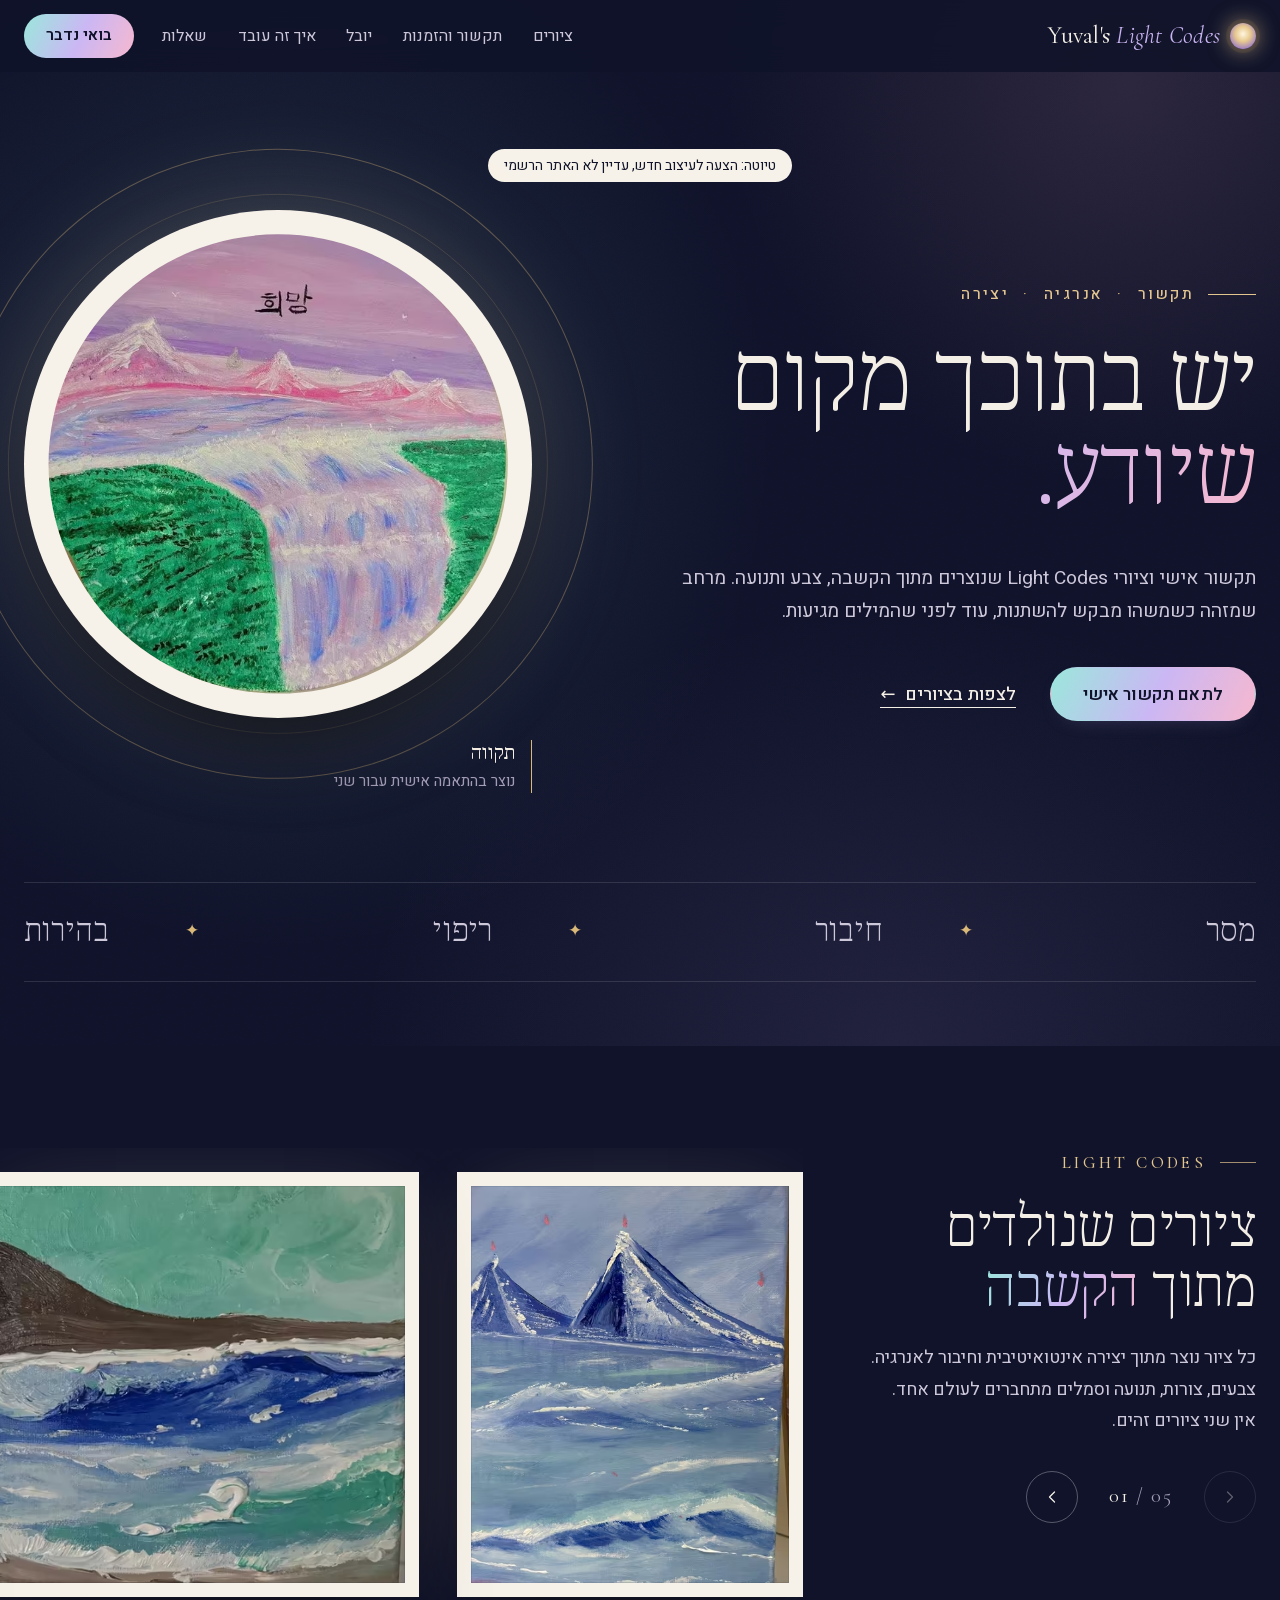
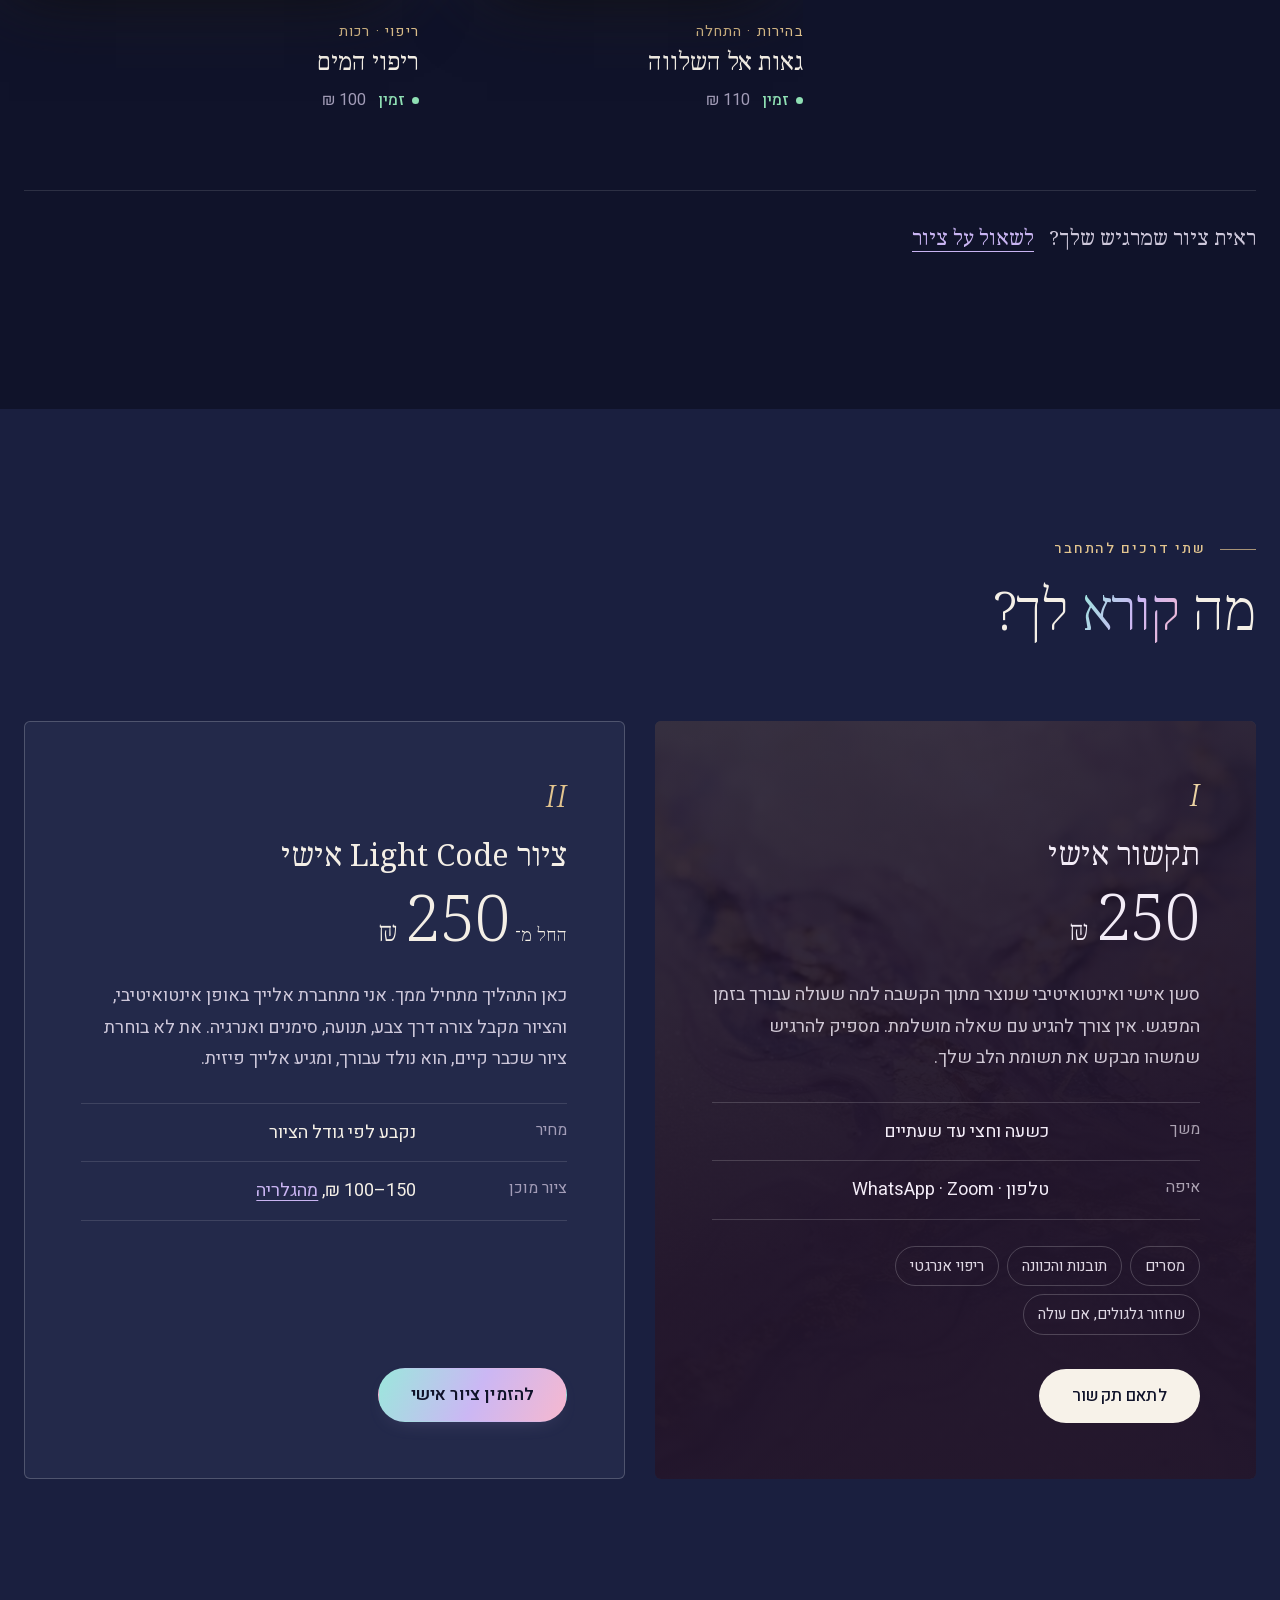
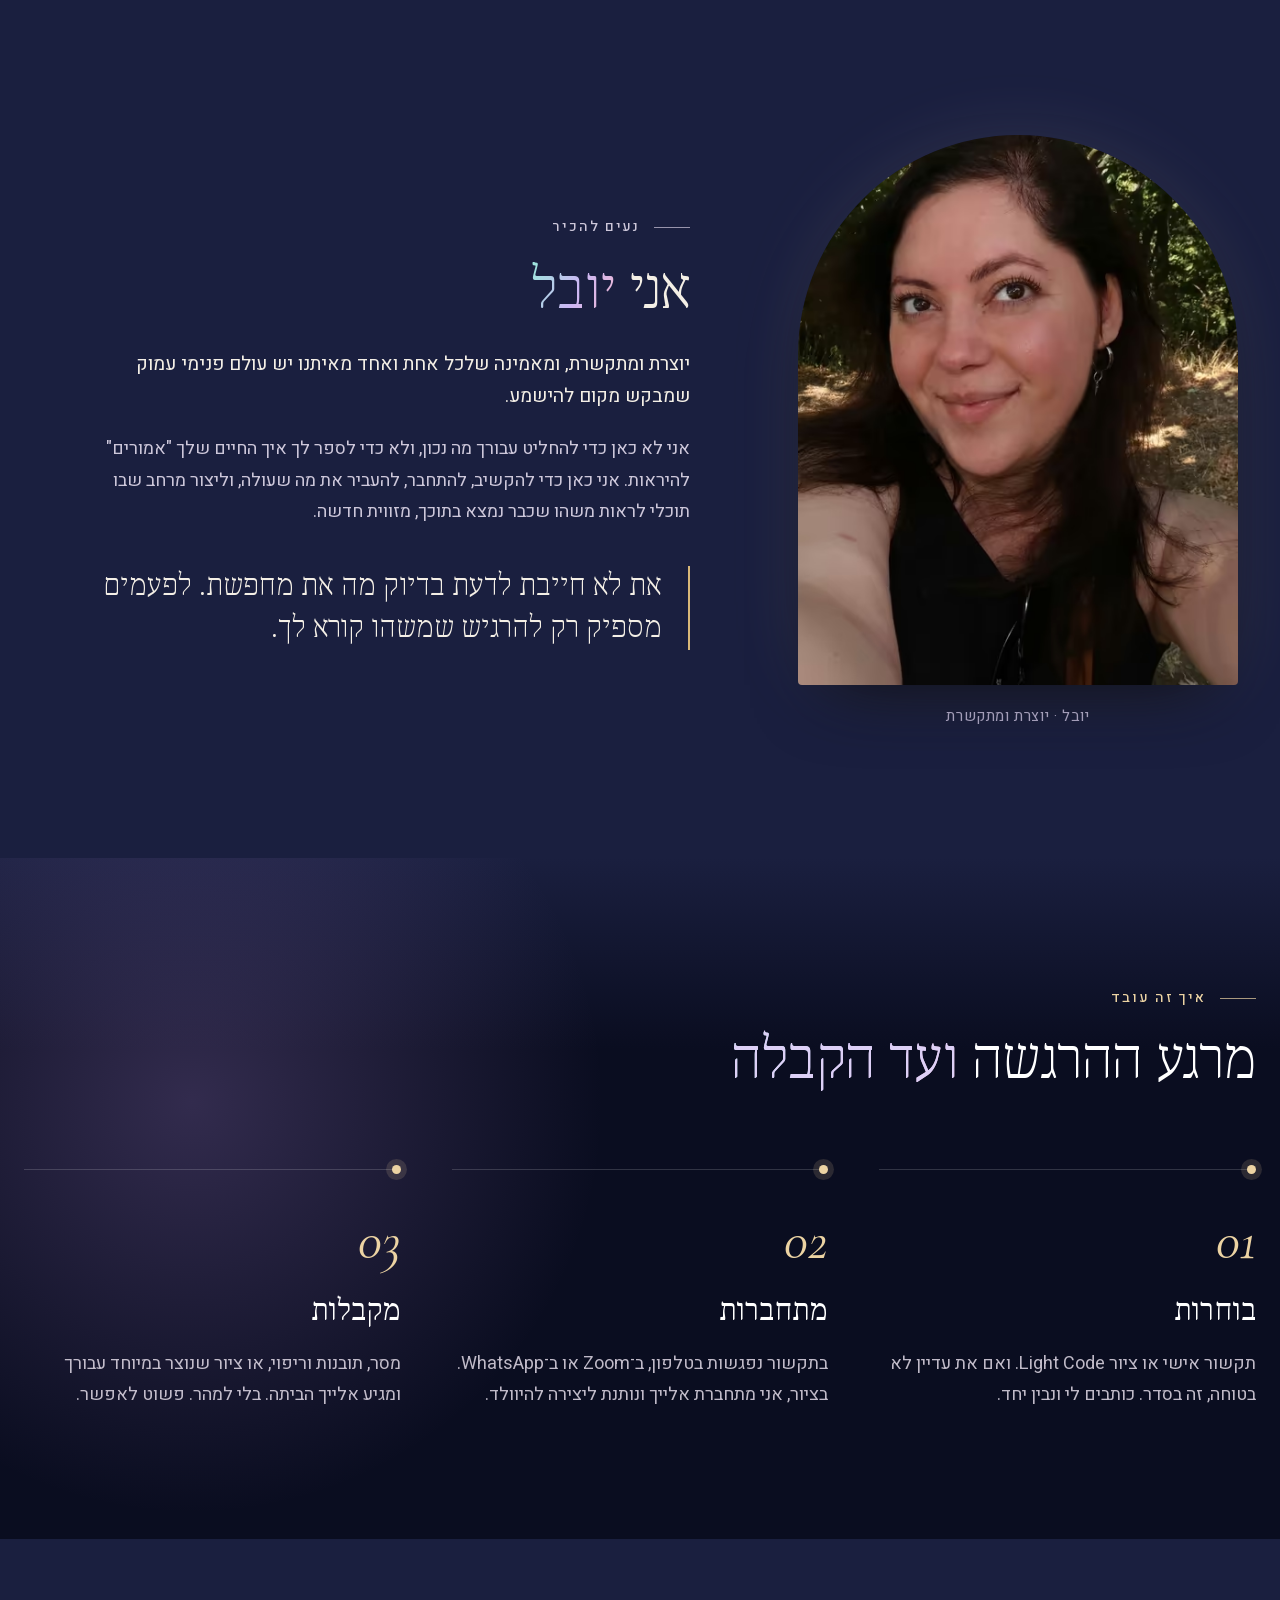
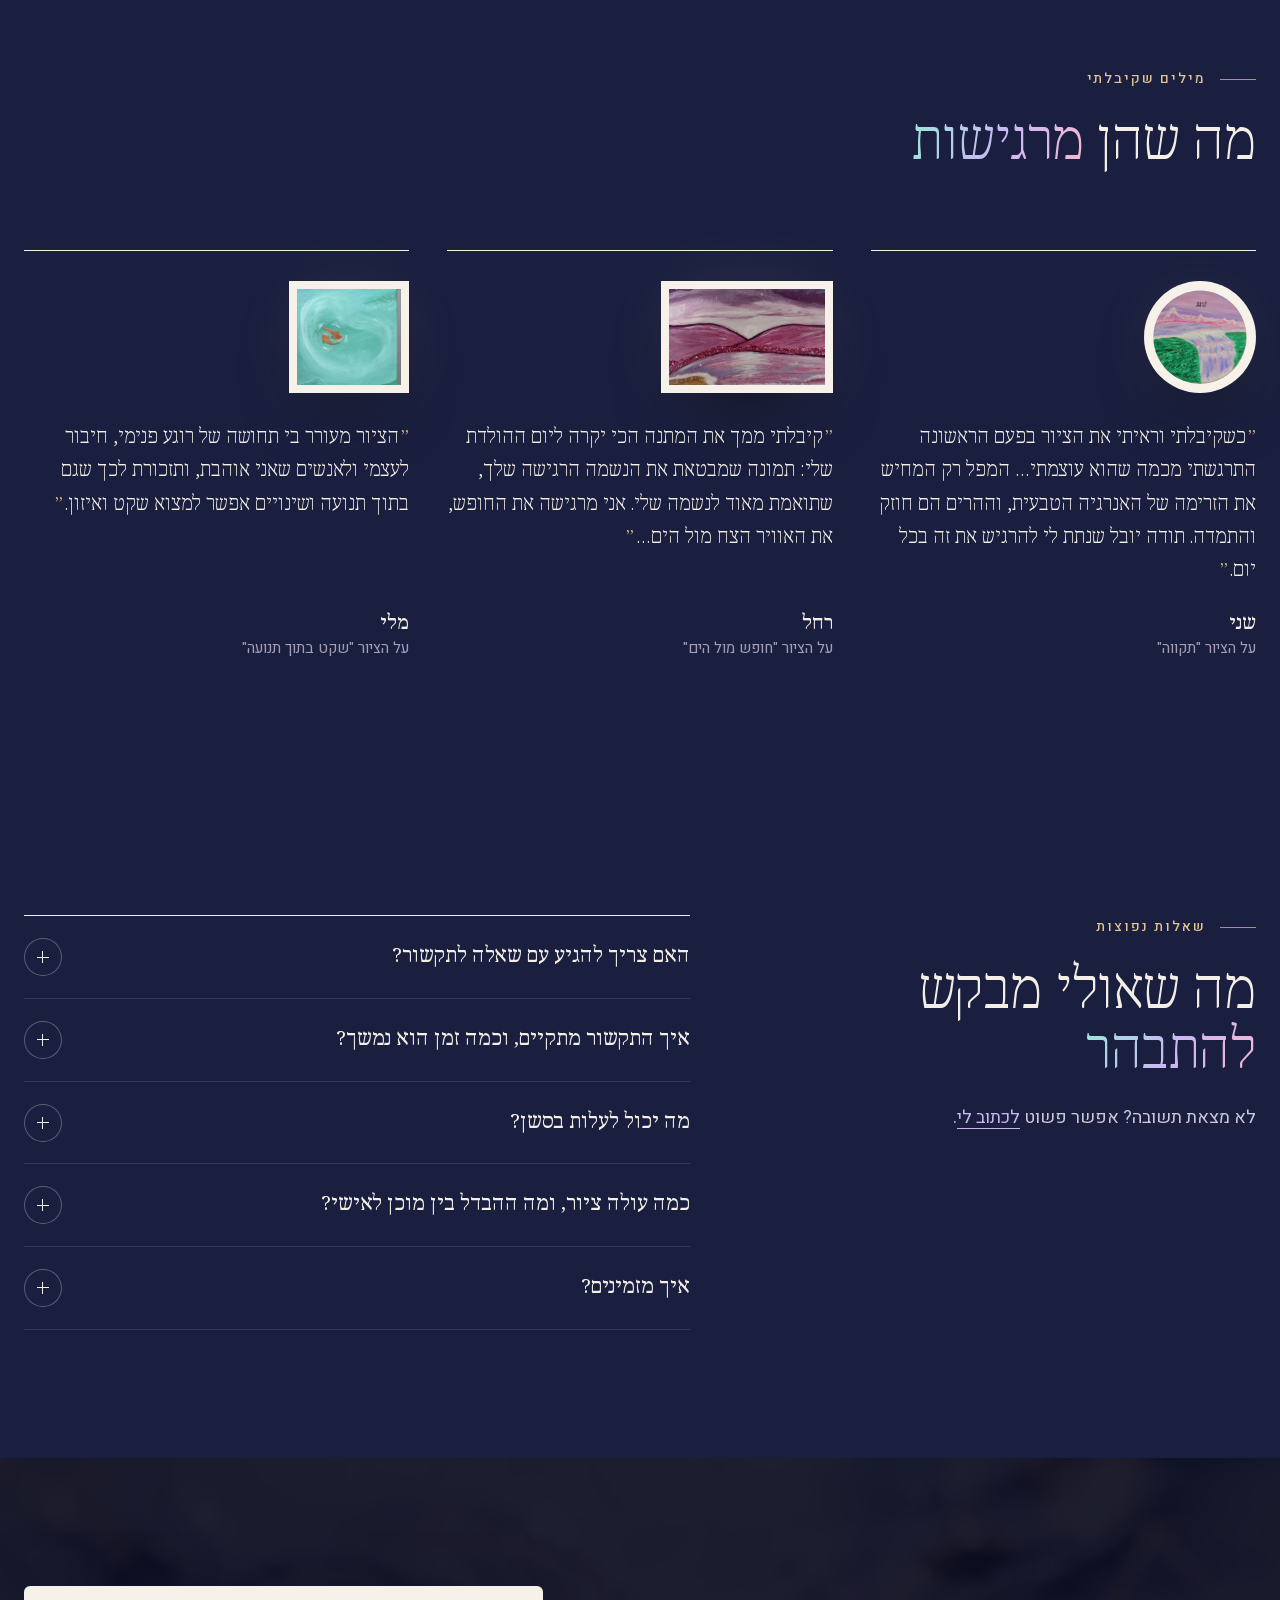
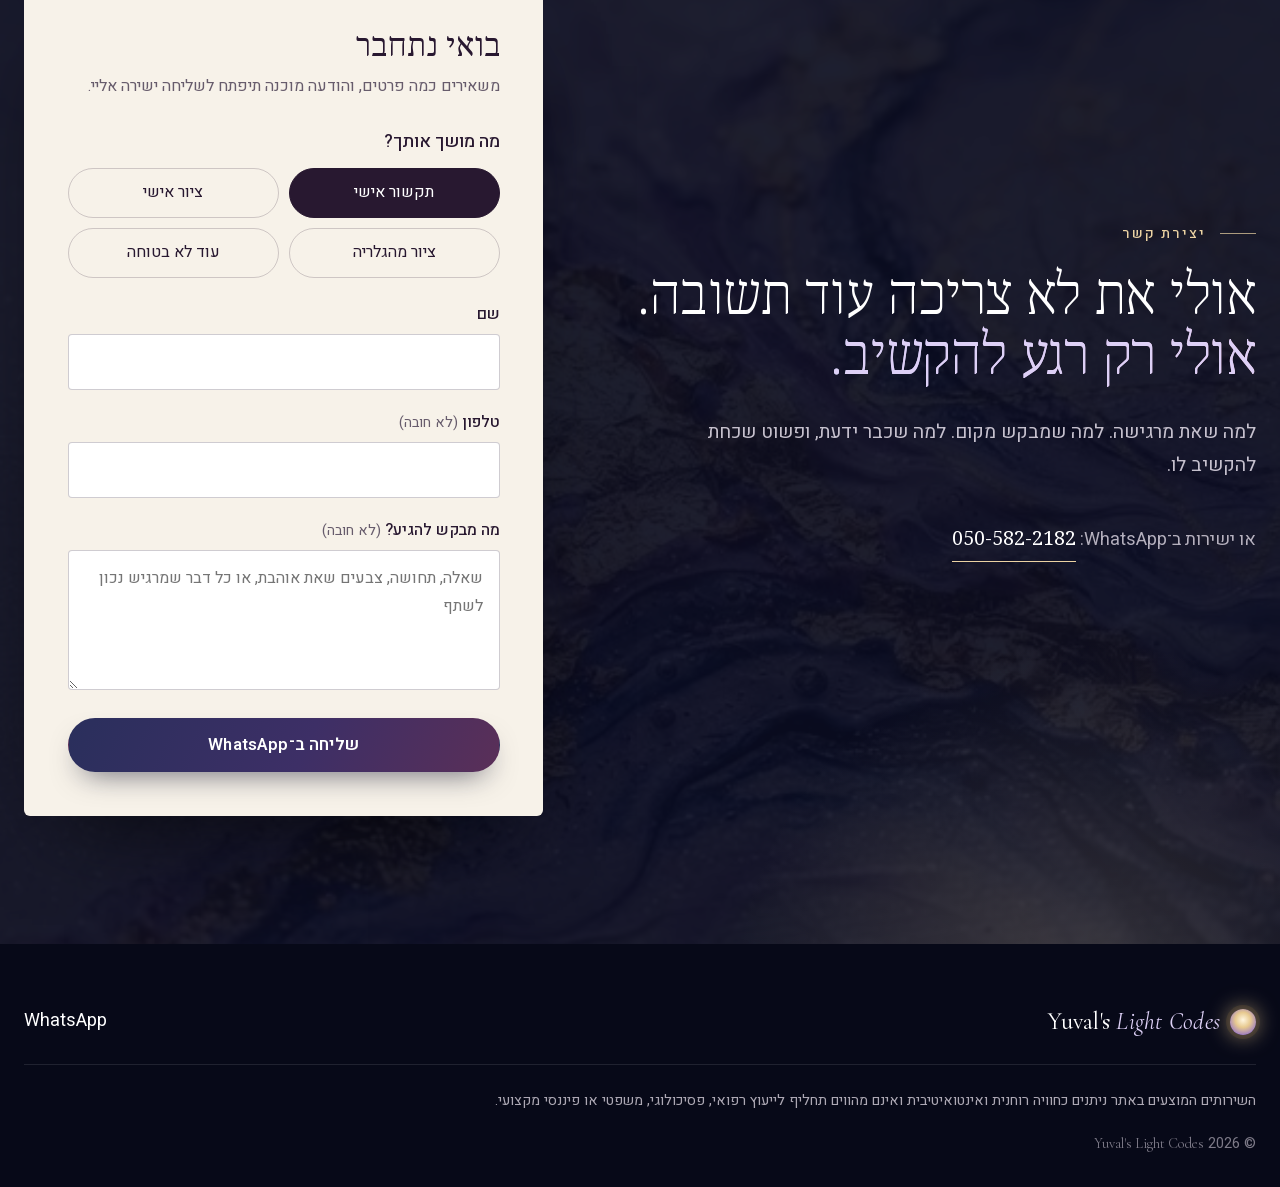
==== commit 2093abac: "v11: Midnight Gallery" ====
--- a/index.html
+++ b/index.html
@@ -6,7 +6,7 @@
   <meta name="viewport" content="width=device-width, initial-scale=1, viewport-fit=cover">
   <title>Yuval's Light Codes · תקשור, אנרגיה ויצירה</title>
   <meta name="description" content="Yuval's Light Codes: תקשור אישי בטלפון, Zoom או WhatsApp, וציורי Light Codes אנרגטיים שנוצרים מתוך הקשבה, צבע ותנועה. מוכנים או בהתאמה אישית.">
-  <meta name="theme-color" content="#f2eee7">
+  <meta name="theme-color" content="#10132a">
   <link rel="icon" href="icons/icon.svg" type="image/svg+xml">
   <link rel="icon" href="icons/icon-192.png" sizes="192x192" type="image/png">
   <link rel="apple-touch-icon" href="icons/apple-touch-icon.png">
@@ -50,7 +50,7 @@
   <link rel="preload" as="font" type="font/woff2" href="fonts/NotoSerifHebrew-hebrew-48a293.woff2" crossorigin>
   <link rel="preload" as="font" type="font/woff2" href="fonts/Heebo-hebrew-77da62.woff2" crossorigin>
   <link rel="preload" as="image" type="image/avif" imagesrcset="img/art-hope-round-480.avif 480w, img/art-hope-round-640.avif 640w, img/art-hope-round.avif 976w" imagesizes="(max-width: 600px) 76vw, (max-width: 960px) 420px, 500px" fetchpriority="high">
-  <link rel="stylesheet" href="styles.css?v=1792340576">
+  <link rel="stylesheet" href="styles.css?v=1792341441">
 </head>
 <body>
   <a class="skip-link" href="#main">דילוג לתוכן</a>
@@ -84,13 +84,13 @@
 
     <!-- HERO -->
     <section class="hero" aria-labelledby="hero-title">
-      <p class="wrap" role="note" style="margin:0 auto 28px;text-align:center"><span style="display:inline-block;padding:6px 16px;border-radius:999px;background:#22152b;color:#f3ecf7;font-size:14px;line-height:1.5">טיוטה: הצעה לעיצוב חדש, עדיין לא האתר הרשמי</span></p>
+      <p class="wrap" role="note" style="margin:0 auto 28px;text-align:center"><span style="display:inline-block;padding:6px 16px;border-radius:999px;background:#f7f2e9;color:#10132a;font-size:14px;line-height:1.5">טיוטה: הצעה לעיצוב חדש, עדיין לא האתר הרשמי</span></p>
       <div class="wrap hero-grid">
         <div class="hero-copy">
           <p class="kicker"><span>תקשור</span><span>אנרגיה</span><span>יצירה</span></p>
           <h1 id="hero-title" class="display">
             יש בתוכך מקום
-            <span>שיודע.</span>
+            <span class="accent">שיודע.</span>
           </h1>
           <p class="lead">תקשור אישי וציורי <bdi lang="en">Light Codes</bdi> שנוצרים מתוך הקשבה, צבע ותנועה. מרחב שמזהה כשמשהו מבקש להשתנות, עוד לפני שהמילים מגיעות.</p>
           <div class="hero-actions">
@@ -402,6 +402,6 @@
     <button class="lightbox-close" type="button" aria-label="סגירה">×</button>
   </dialog>
 
-  <script src="main.js?v=1792340576" defer></script>
+  <script src="main.js?v=1792341441" defer></script>
 </body>
 </html>
--- a/styles.css
+++ b/styles.css
@@ -172,22 +172,26 @@
 
 
 :root {
-  --paper: #f2eee7;
-  --paper-2: #e9e3d9;
-  --card: #fbf9f5;
-  --ink: #281830;
-  --ink-soft: #4b3f52;
-  --mute: #675c6c;
-  --lav: #9b7ac4;
-  --lav-text: #6e4fa0;
-  --lav-pale: #d9cbeb;
-  --blue: #536f82;
-  --brass: #a77e43;
-  --brass-text: #7a5a22;
-  --brass-pale: #e2c99a;
-  --night: #22152b;
-  --night-2: #2e1d3a;
-  --line: rgba(40, 24, 48, .14);
+  /* "Midnight Gallery": the night blue of her mountains, lit by the colors of her paintings */
+  --paper: #10132a;
+  --paper-2: #1a1f3f;
+  --card: #f7f2e9;
+  --ink: #f4efe6;
+  --ink-soft: #cdc7da;
+  --mute: #a39db8;
+  --lav: #b9a0ea;
+  --lav-text: #c9b4f2;
+  --lav-pale: #ddd0f6;
+  --blue: #7c9cc4;
+  --brass: #d9b878;
+  --brass-text: #e3c58f;
+  --brass-pale: #ecd3a3;
+  --turq: #8fe0d6;
+  --rose: #f4b2c9;
+  --glow: linear-gradient(115deg, #9be7dc 0%, #cbb7f4 52%, #f6b8cf 100%);
+  --night: #0a0d20;
+  --night-2: #22284a;
+  --line: rgba(255, 255, 255, .12);
   --line-light: rgba(255, 255, 255, .16);
 
   --serif: "Noto Serif Hebrew", "Frank Ruhl Libre", "Times New Roman", serif;
@@ -198,7 +202,7 @@
   --header-h: 72px;
   --wrap: 1280px;
   --gutter: 24px;
-  --mat-shadow: 0 1px 0 rgba(40, 24, 48, .06), 0 28px 60px -32px rgba(40, 24, 48, .55);
+  --mat-shadow: 0 30px 70px -30px rgba(0, 0, 0, .8), 0 0 90px -20px rgba(255, 238, 205, .16);
 }
 
 *, *::before, *::after { box-sizing: border-box; }
@@ -338,7 +342,7 @@
   font-family: var(--serif); font-weight: 300; color: var(--ink);
   font-size: clamp(3.1rem, 7.1vw, 6.6rem); line-height: 1.02; letter-spacing: -.02em; margin-bottom: 34px;
 }
-.display > span:not(.w) { display: block; color: var(--lav-text); }
+.display .accent { display: block; color: var(--lav-text); }
 .hero .lead { max-width: 30em; margin-bottom: 40px; }
 .hero-actions { display: flex; flex-wrap: wrap; align-items: center; gap: 18px 34px; }
 
@@ -855,3 +859,87 @@
 
 @media (max-width: 600px) { .js .hero-art .round img { animation: none; } }
 .sr-only { position: absolute; width: 1px; height: 1px; margin: -1px; overflow: hidden; clip: rect(0 0 0 0); white-space: nowrap; border: 0; }
+
+
+/* ================= Midnight Gallery theme ================= */
+::selection { background: var(--lav-pale); color: #10132a; }
+.skip-link { background: var(--card); color: #10132a; }
+
+/* Luminous accents taken from the paintings */
+.h2 em, .h3 em, .display .accent {
+  background: var(--glow); -webkit-background-clip: text; background-clip: text; color: transparent;
+}
+.display .accent { padding-bottom: .06em; }
+@supports not ((-webkit-background-clip: text) or (background-clip: text)) { .h2 em, .h3 em, .display .accent { background: none; color: var(--lav-pale); } }
+
+/* Buttons */
+.btn-primary { --bg: var(--glow); --fg: #10132a; background: var(--glow); box-shadow: 0 12px 40px -14px rgba(203, 183, 244, .65); font-weight: 600; }
+.btn-primary:hover { --bg: var(--glow); box-shadow: 0 18px 50px -12px rgba(203, 183, 244, .85); filter: brightness(1.06); }
+.btn-light { --bg: var(--card); --fg: #10132a; }
+.btn-ghost { --bd: rgba(255, 255, 255, .3); }
+.header-cta { background: var(--glow); color: #10132a; font-weight: 600; }
+.header-cta:hover { background: var(--glow); filter: brightness(1.06); }
+
+/* Header */
+.site-header { background: rgba(16, 19, 42, .9); -webkit-backdrop-filter: blur(14px); backdrop-filter: blur(14px); }
+@media (max-width: 960px) { .site-header { background: rgba(16, 19, 42, .97); -webkit-backdrop-filter: none; backdrop-filter: none; } }
+
+/* Hero: a dark room, the painting as the light source */
+.hero {
+  background:
+    radial-gradient(55% 70% at 22% 42%, rgba(143, 224, 214, .13), transparent 70%),
+    radial-gradient(45% 55% at 88% 8%, rgba(244, 178, 201, .12), transparent 70%),
+    radial-gradient(60% 60% at 70% 100%, rgba(185, 160, 234, .1), transparent 70%),
+    var(--paper);
+}
+.hero::before { opacity: .35; mix-blend-mode: soft-light; }
+.halo { border-color: rgba(217, 184, 120, .35); background: radial-gradient(circle, rgba(255, 236, 200, .2) 0, rgba(255, 236, 200, 0) 62%); }
+.halo::after { border-color: rgba(217, 184, 120, .16); }
+.round { box-shadow: 0 40px 90px -30px rgba(0, 0, 0, .85), 0 0 120px -10px rgba(255, 236, 200, .25); }
+.mat img { outline-color: rgba(16, 19, 42, .1); }
+.art-open:hover .mat { box-shadow: 0 40px 80px -30px rgba(0, 0, 0, .9), 0 0 120px -10px rgba(255, 236, 200, .28); }
+
+/* Works */
+.rail-btn { border-color: rgba(255, 255, 255, .3); }
+.rail-btn:hover:not(:disabled) { background: var(--card); border-color: var(--card); color: #10132a; }
+.rail { scrollbar-color: rgba(255, 255, 255, .25) transparent; }
+.status { color: #8fe0b4; }
+
+/* Paths */
+.path-light { background: var(--night-2); border-color: var(--line); }
+.path-dark { background: var(--night); }
+.paths { background: var(--paper-2); }
+.chips li { border-color: rgba(255, 255, 255, .2); }
+
+/* FAQ */
+.faq-list details[open] summary::after { background-color: rgba(255, 255, 255, .06); }
+.faq-list summary::after { border-color: rgba(255, 255, 255, .28); }
+
+/* Contact form stays a lit paper card */
+.contact-form {
+  --ink: #281830; --ink-soft: #4b3f52; --mute: #675c6c; --lav-text: #6e4fa0; --paper: #f2eee7;
+  --line: rgba(40, 24, 48, .14);
+  --glow: linear-gradient(115deg, #2a2f5c 0%, #3d2f66 55%, #5a2f58 100%);
+  color: var(--ink);
+}
+.contact-form .btn-primary { --fg: #fff; color: #fff; box-shadow: 0 14px 30px -14px rgba(16, 19, 42, .7); }
+.contact-form .link-arrow { color: var(--ink); }
+.contact-form :focus-visible { outline-color: var(--lav-text); }
+.contact { background: var(--night); }
+
+/* Footer, lightbox, menu */
+.site-footer { background: #070918; }
+.lightbox-close { color: #10132a; }
+.lightbox::backdrop { background: rgba(7, 9, 24, .95); }
+.lb-nav { background: rgba(7, 9, 24, .5); }
+@media (max-width: 960px) { .main-nav { background: var(--paper); } }
+.contact::before { opacity: .16; }
+
+/* Codex pass: clearer rooms, calmer glow */
+.about, .voices { background: var(--paper-2); }
+.path-light { background: #23294a; border-color: rgba(255, 255, 255, .2); }
+.process { background: linear-gradient(180deg, #1a1f3f 0%, var(--night) 28%); }
+.btn-primary { box-shadow: 0 7px 24px -16px rgba(203, 183, 244, .42); }
+.btn-primary:hover { box-shadow: 0 12px 32px -14px rgba(203, 183, 244, .6); }
+.contact::before { opacity: .08; }
+.display .accent.w { display: block; }
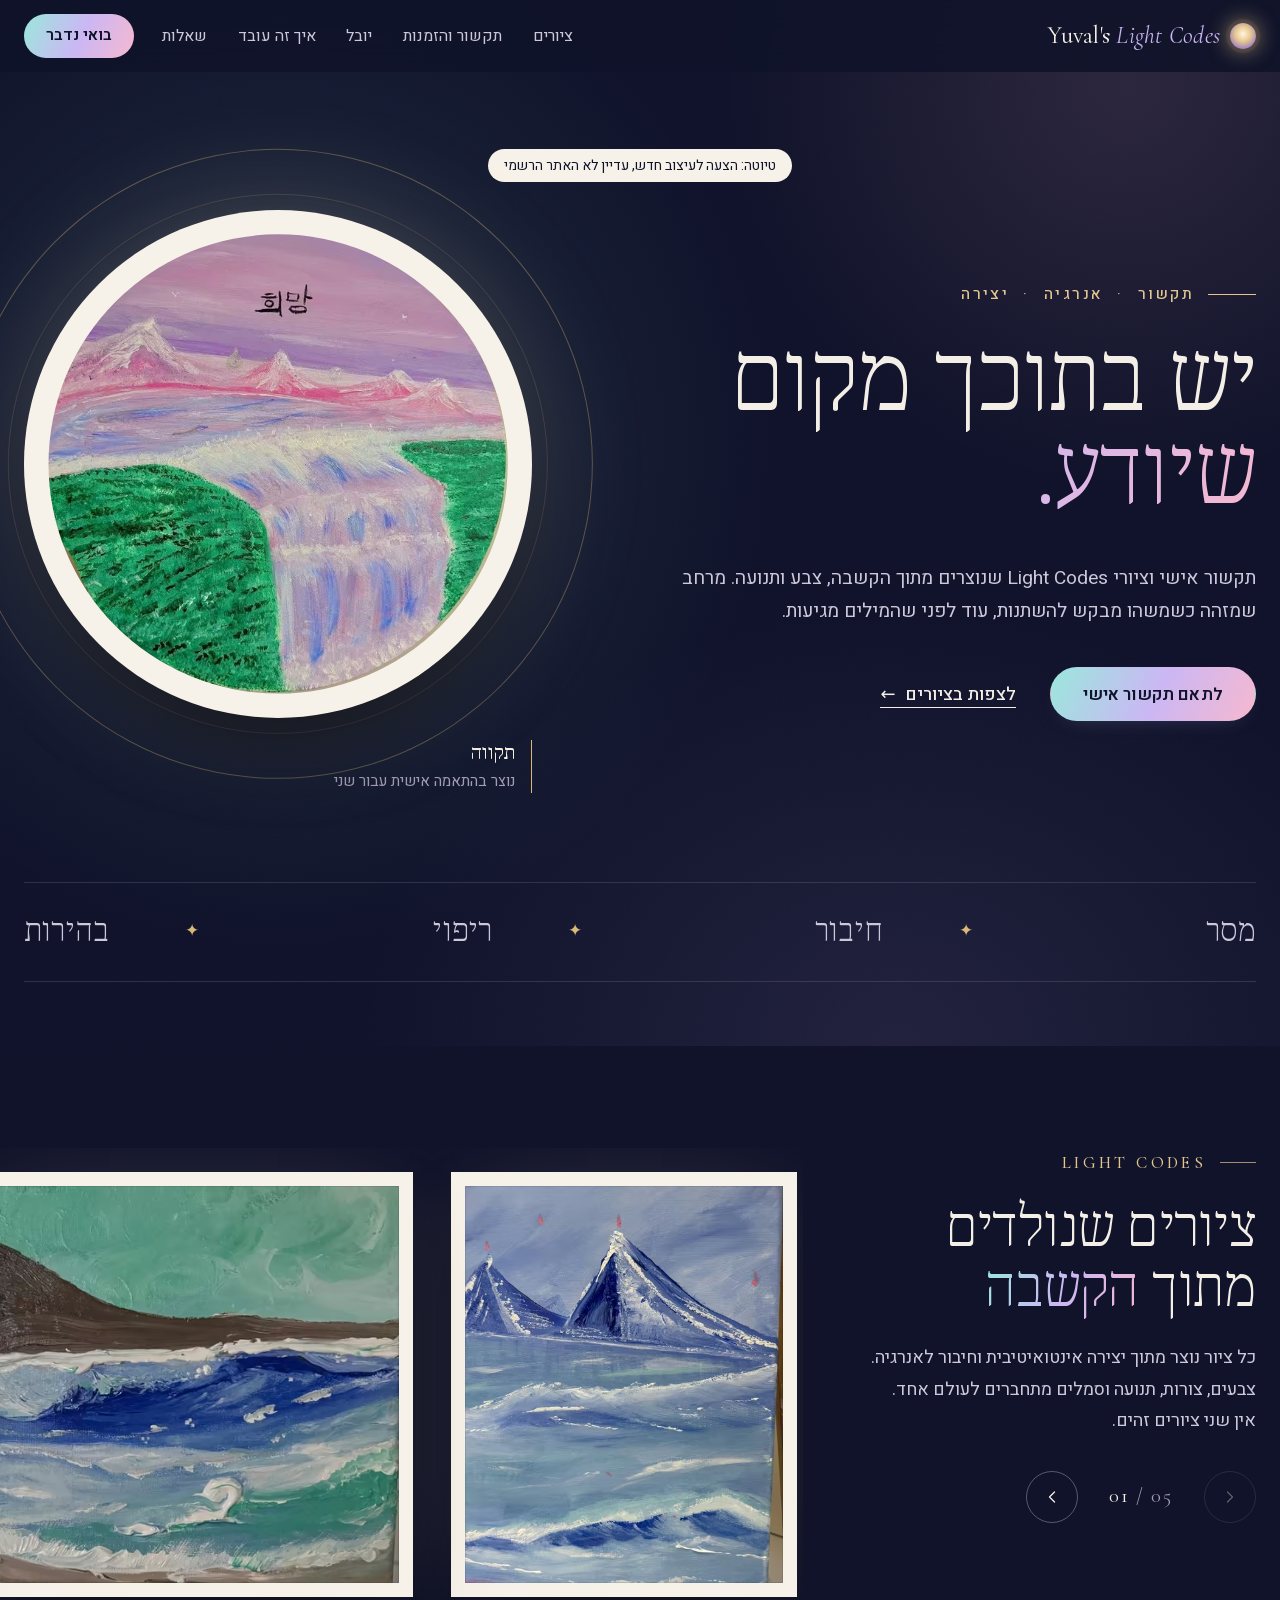
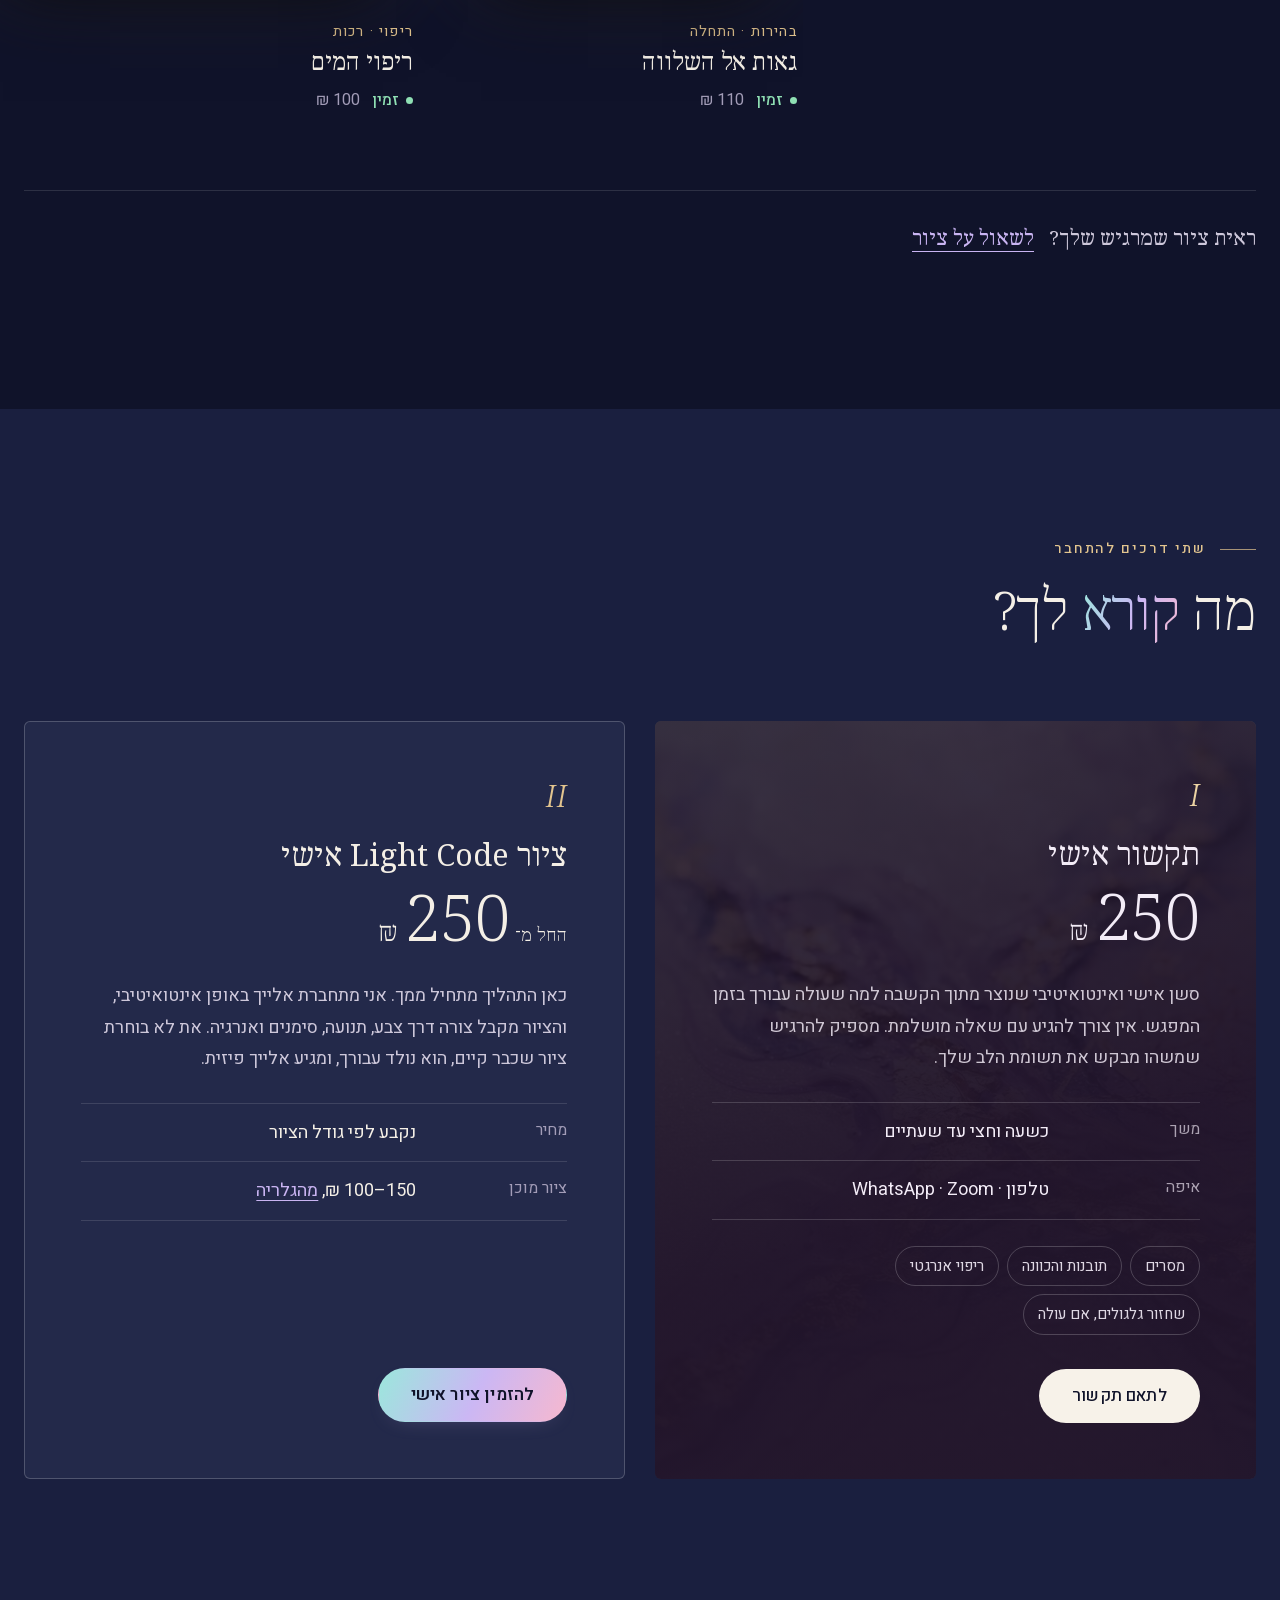
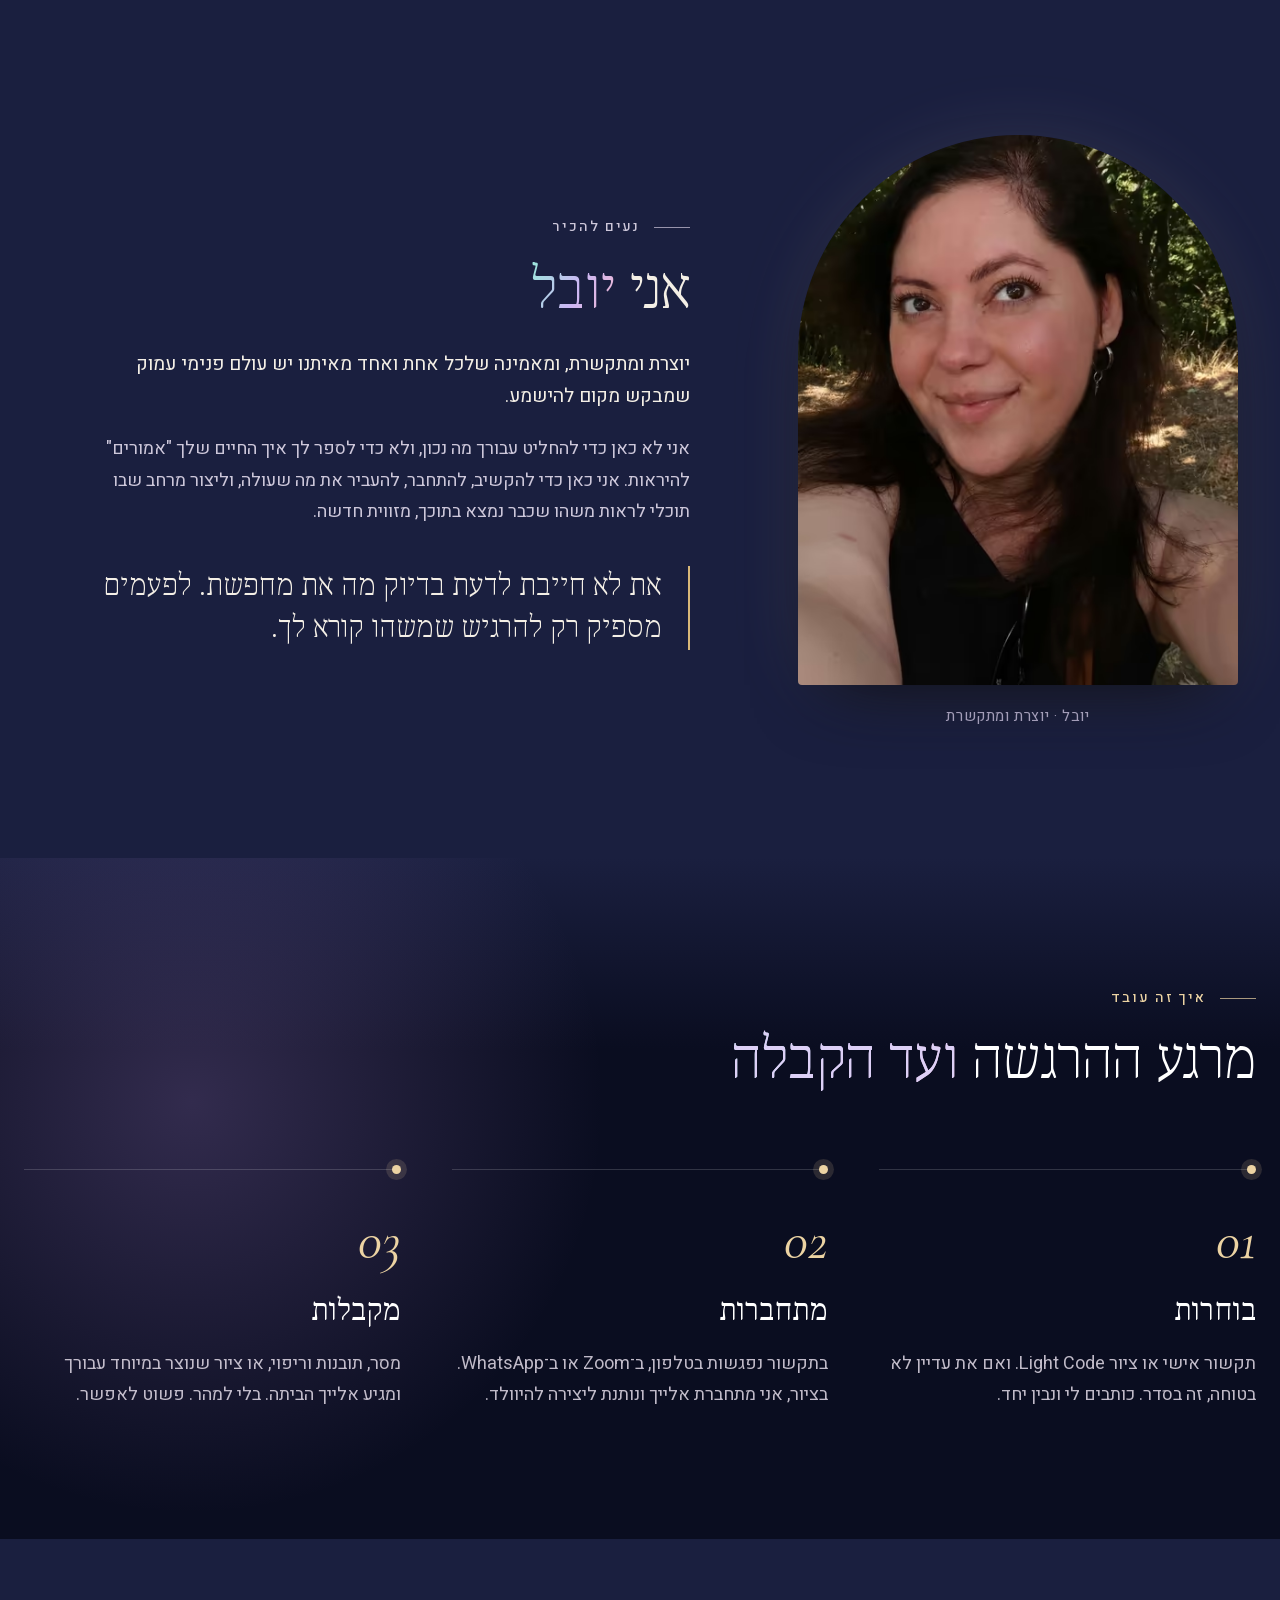
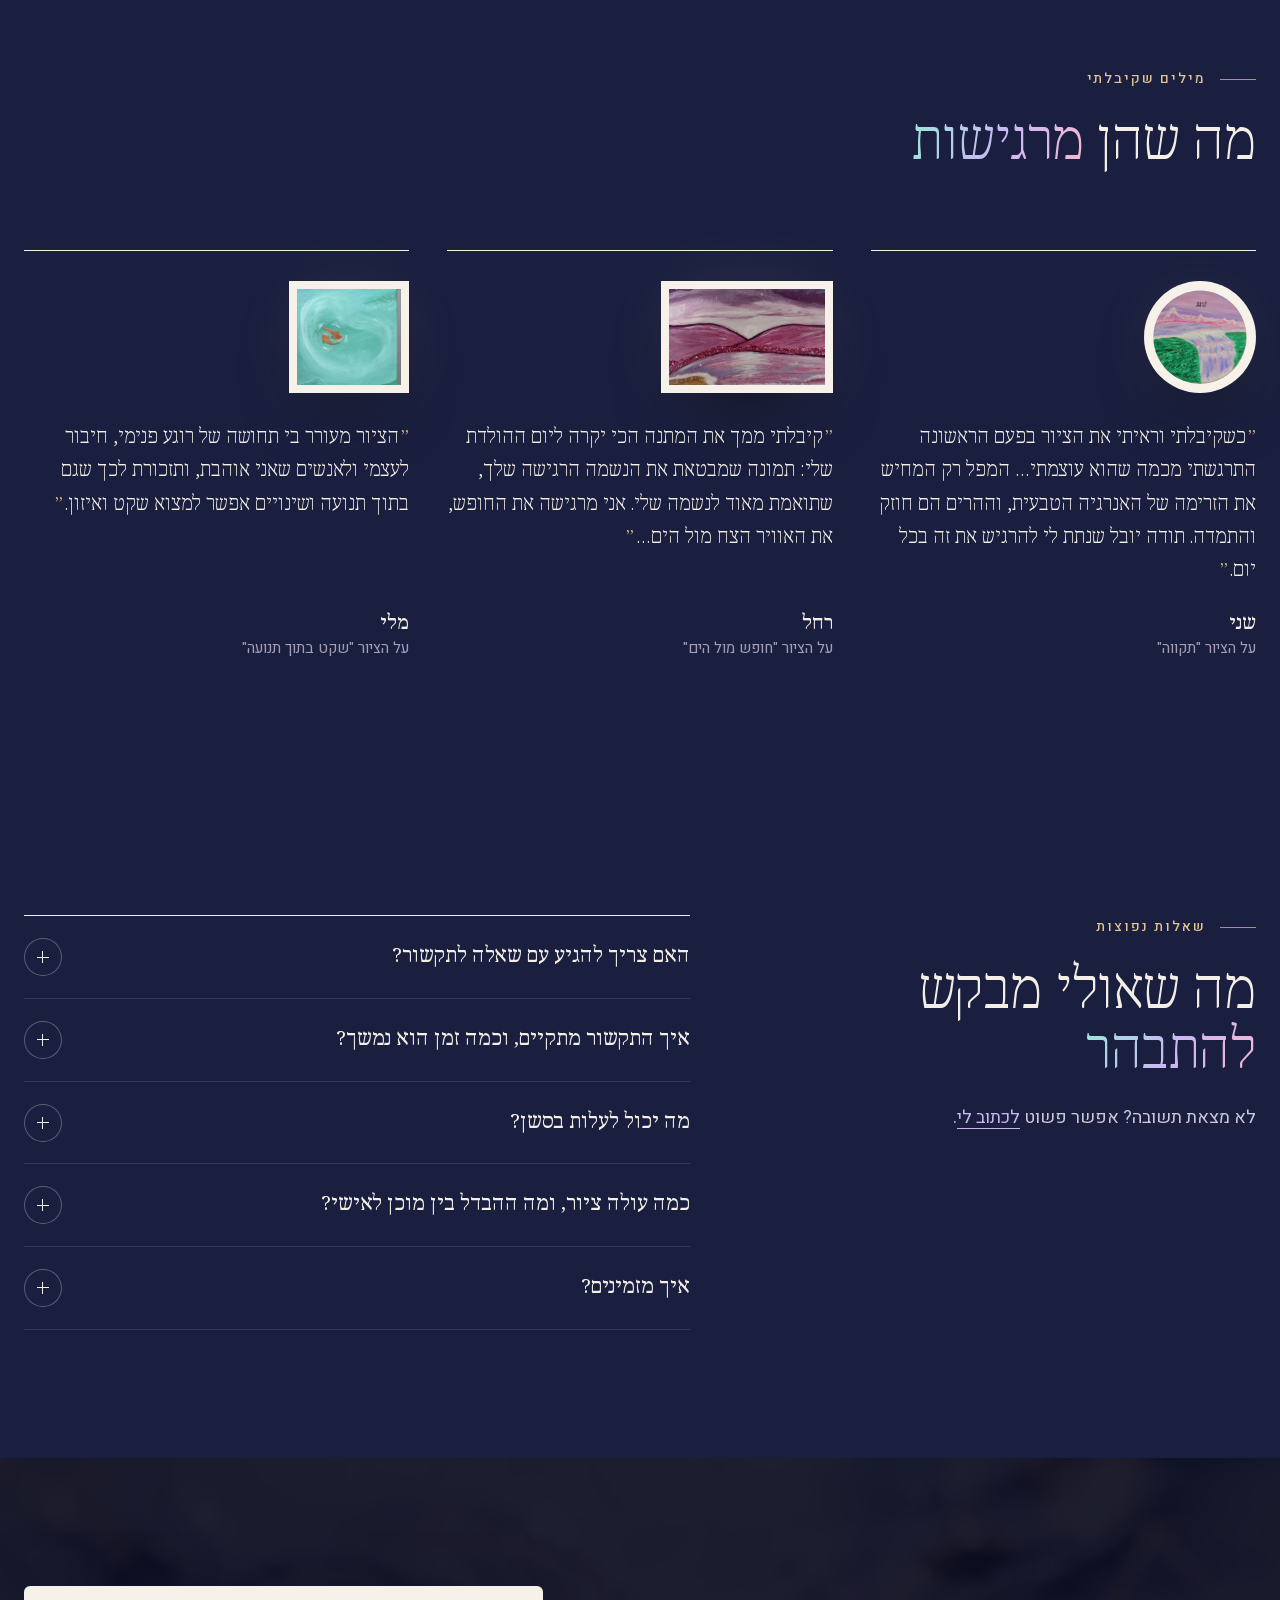
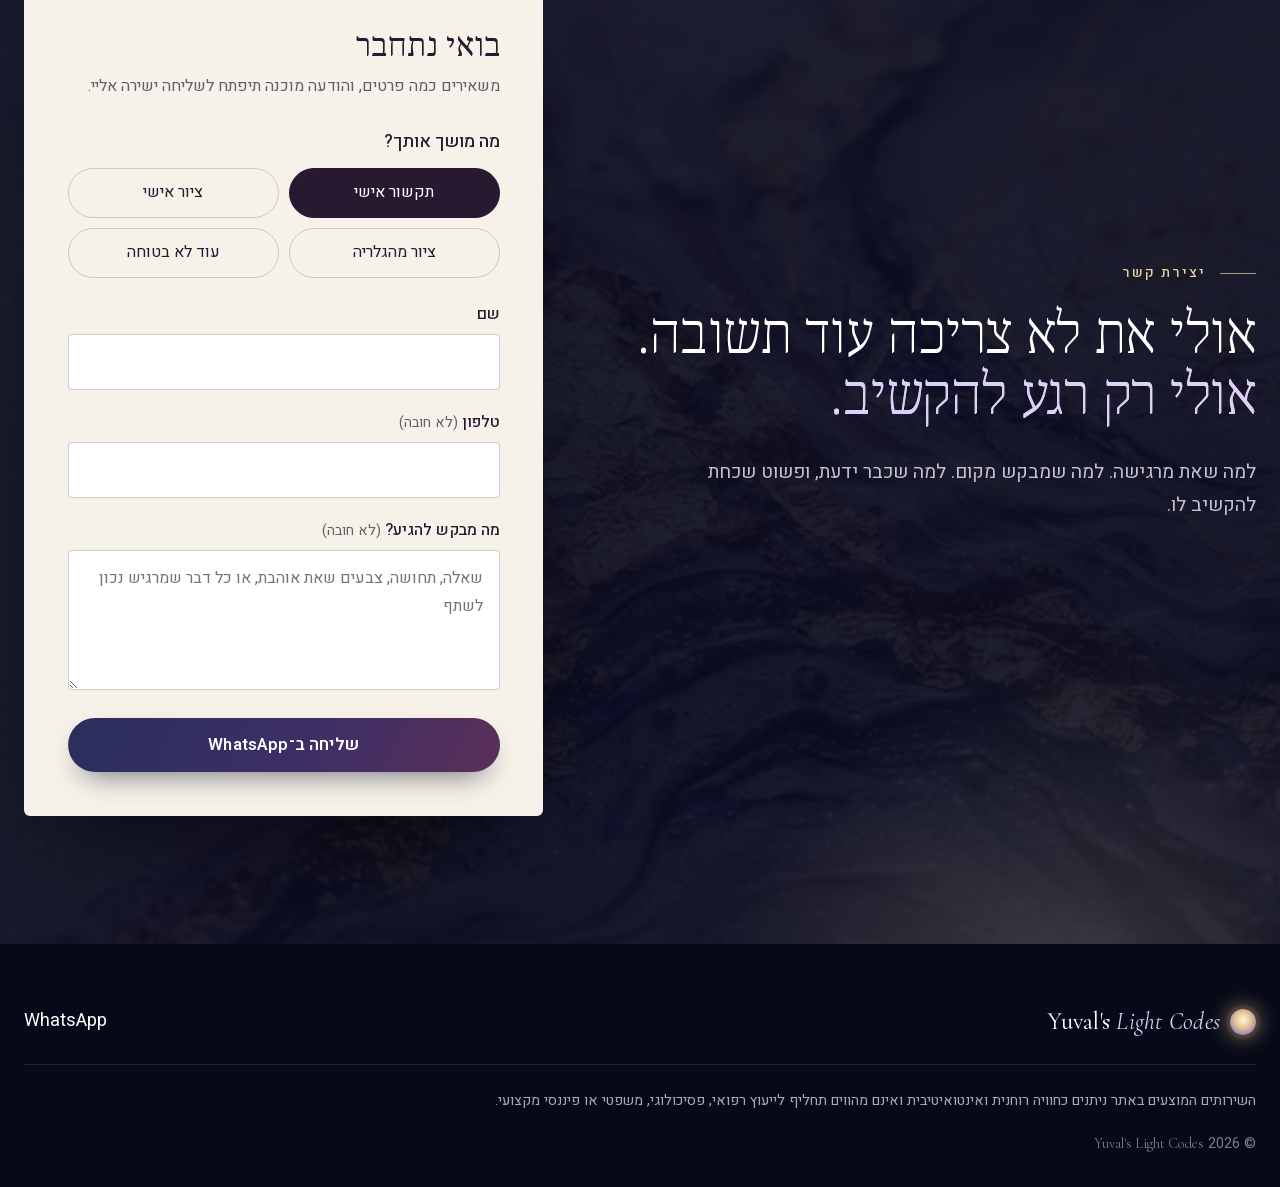
==== commit 197053fc: "Hide WhatsApp number" ====
--- a/index.html
+++ b/index.html
@@ -50,7 +50,7 @@
   <link rel="preload" as="font" type="font/woff2" href="fonts/NotoSerifHebrew-hebrew-48a293.woff2" crossorigin>
   <link rel="preload" as="font" type="font/woff2" href="fonts/Heebo-hebrew-77da62.woff2" crossorigin>
   <link rel="preload" as="image" type="image/avif" imagesrcset="img/art-hope-round-480.avif 480w, img/art-hope-round-640.avif 640w, img/art-hope-round.avif 976w" imagesizes="(max-width: 600px) 76vw, (max-width: 960px) 420px, 500px" fetchpriority="high">
-  <link rel="stylesheet" href="styles.css?v=1792341441">
+  <link rel="stylesheet" href="styles.css?v=1792342868">
 </head>
 <body>
   <a class="skip-link" href="#main">דילוג לתוכן</a>
@@ -327,7 +327,6 @@
           <p class="label">יצירת קשר</p>
           <h2 id="contact-title" class="h2">אולי את לא צריכה עוד תשובה. <em>אולי רק רגע להקשיב.</em></h2>
           <p class="lead">למה שאת מרגישה. למה שמבקש מקום. למה שכבר ידעת, ופשוט שכחת להקשיב לו.</p>
-          <p class="contact-direct" id="contact-direct"></p>
         </div>
 
         <form class="contact-form reveal" id="contact-form" novalidate>
@@ -402,6 +401,6 @@
     <button class="lightbox-close" type="button" aria-label="סגירה">×</button>
   </dialog>
 
-  <script src="main.js?v=1792341441" defer></script>
+  <script src="main.js?v=1792342868" defer></script>
 </body>
 </html>
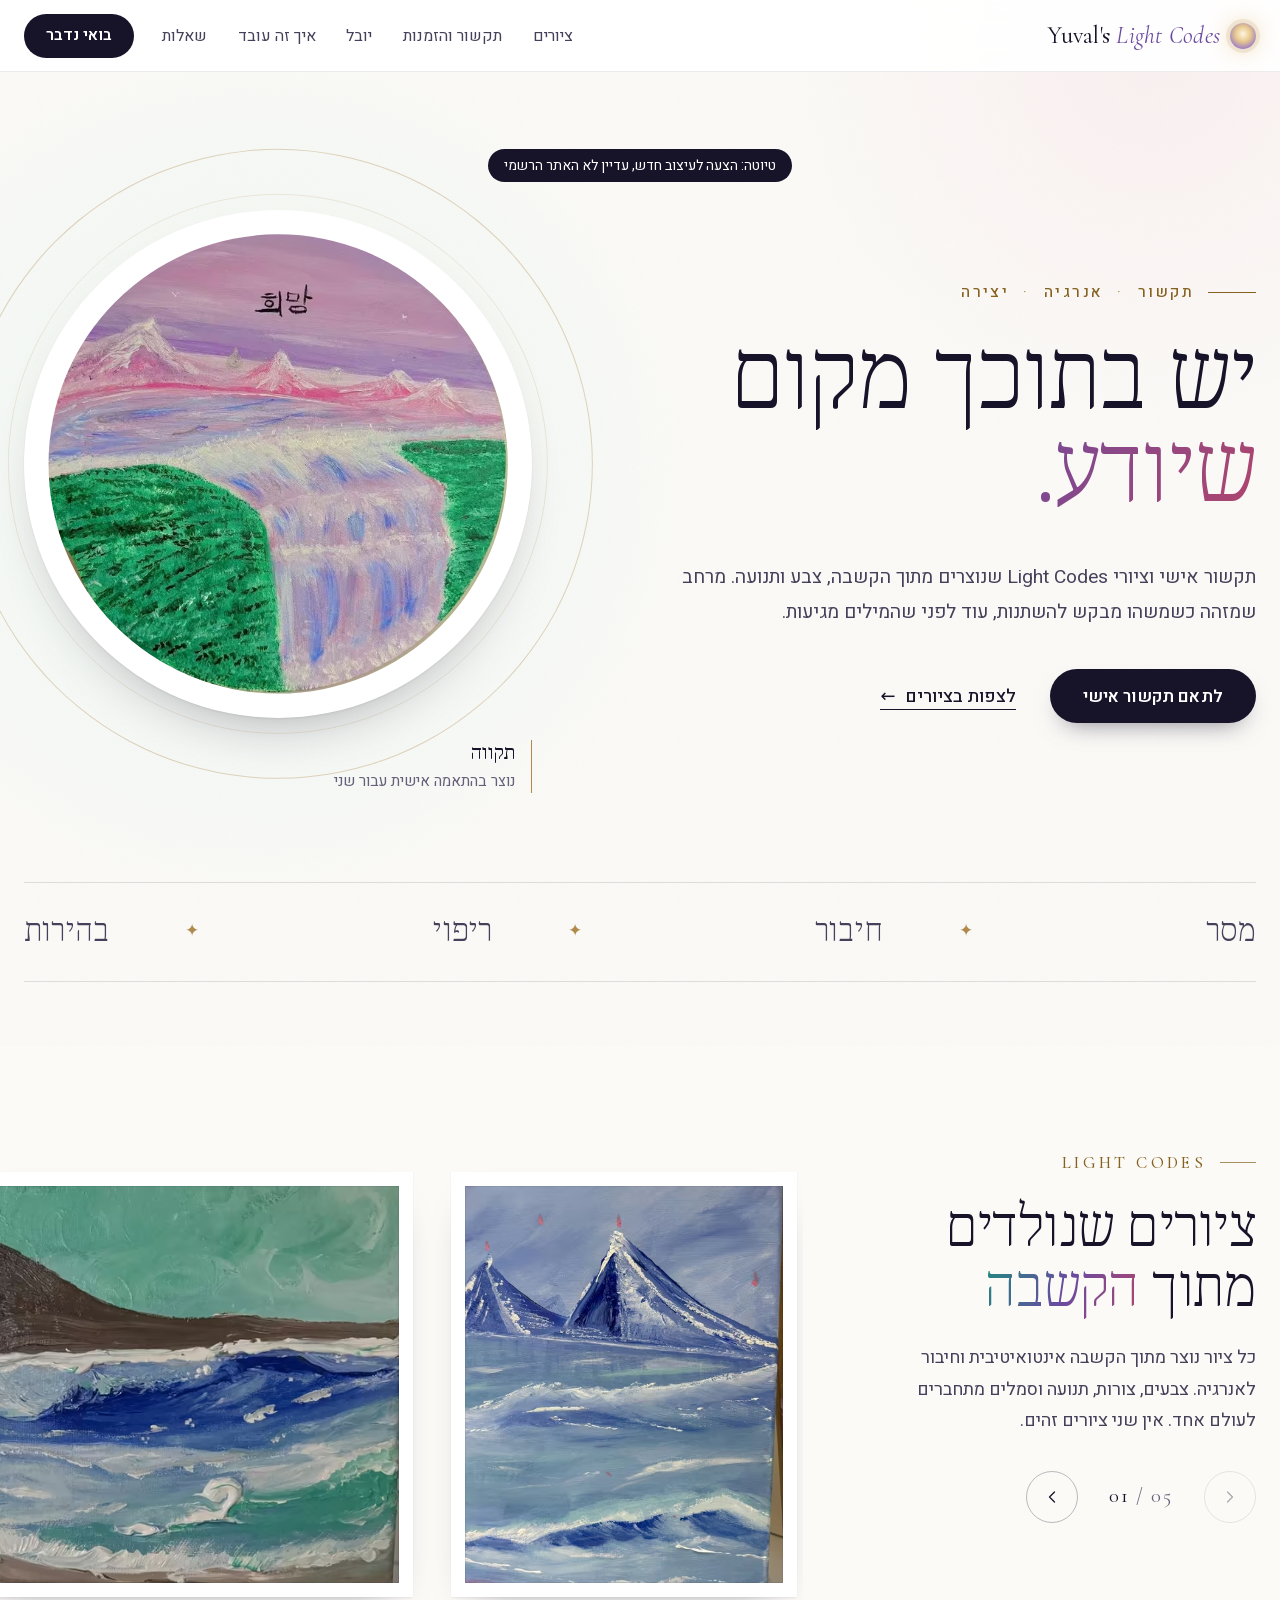
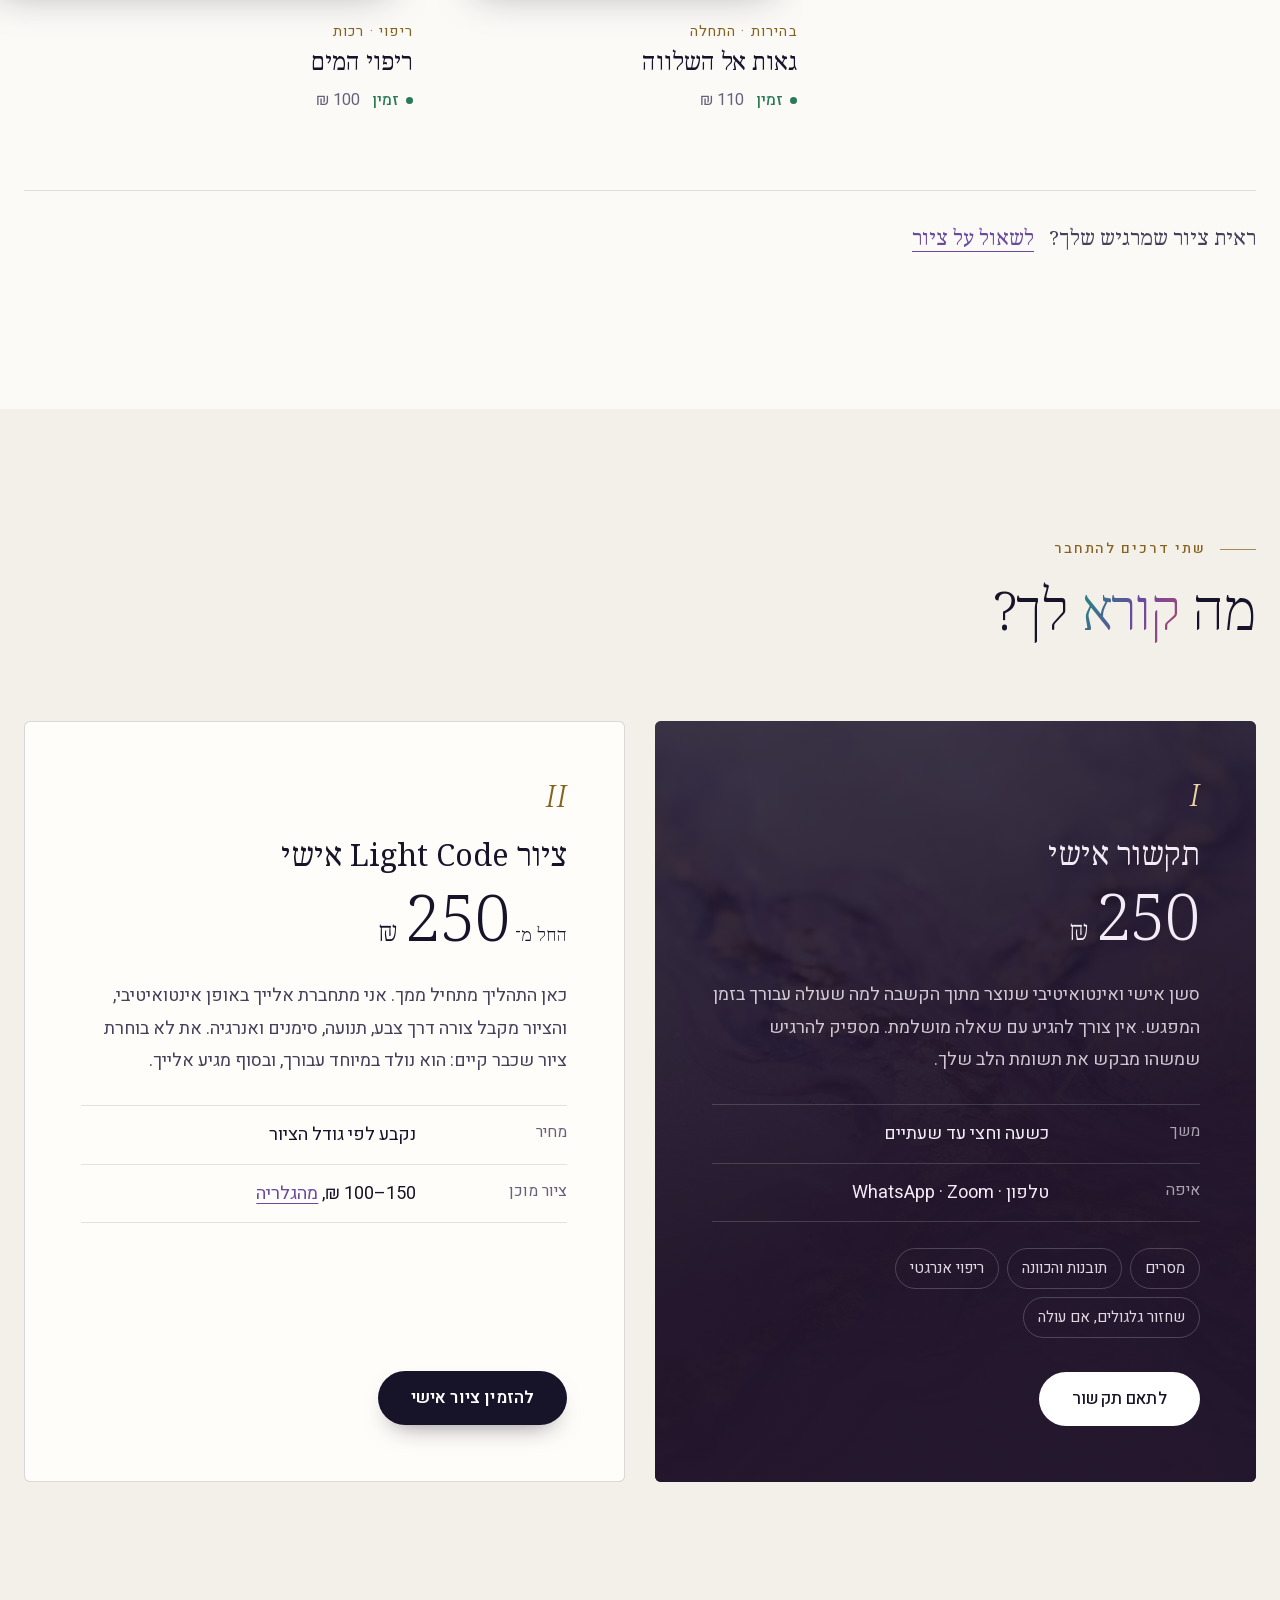
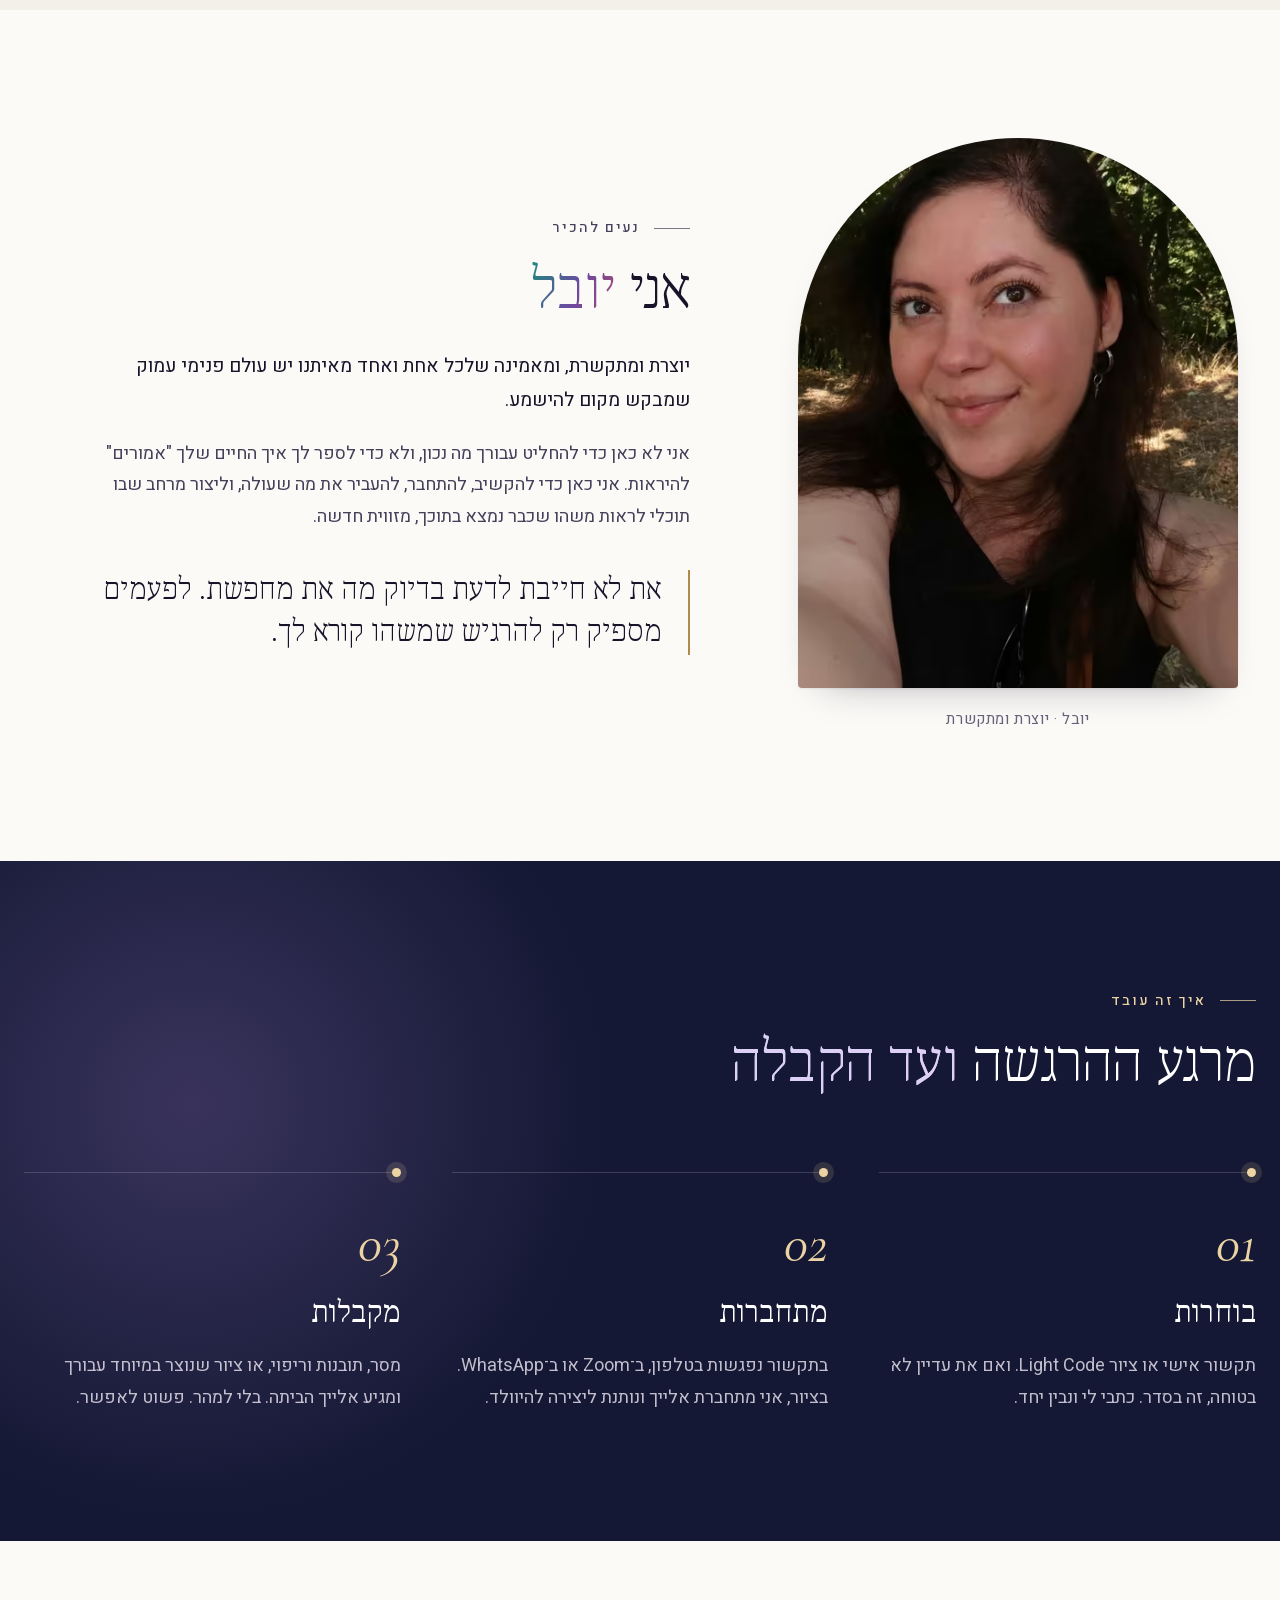
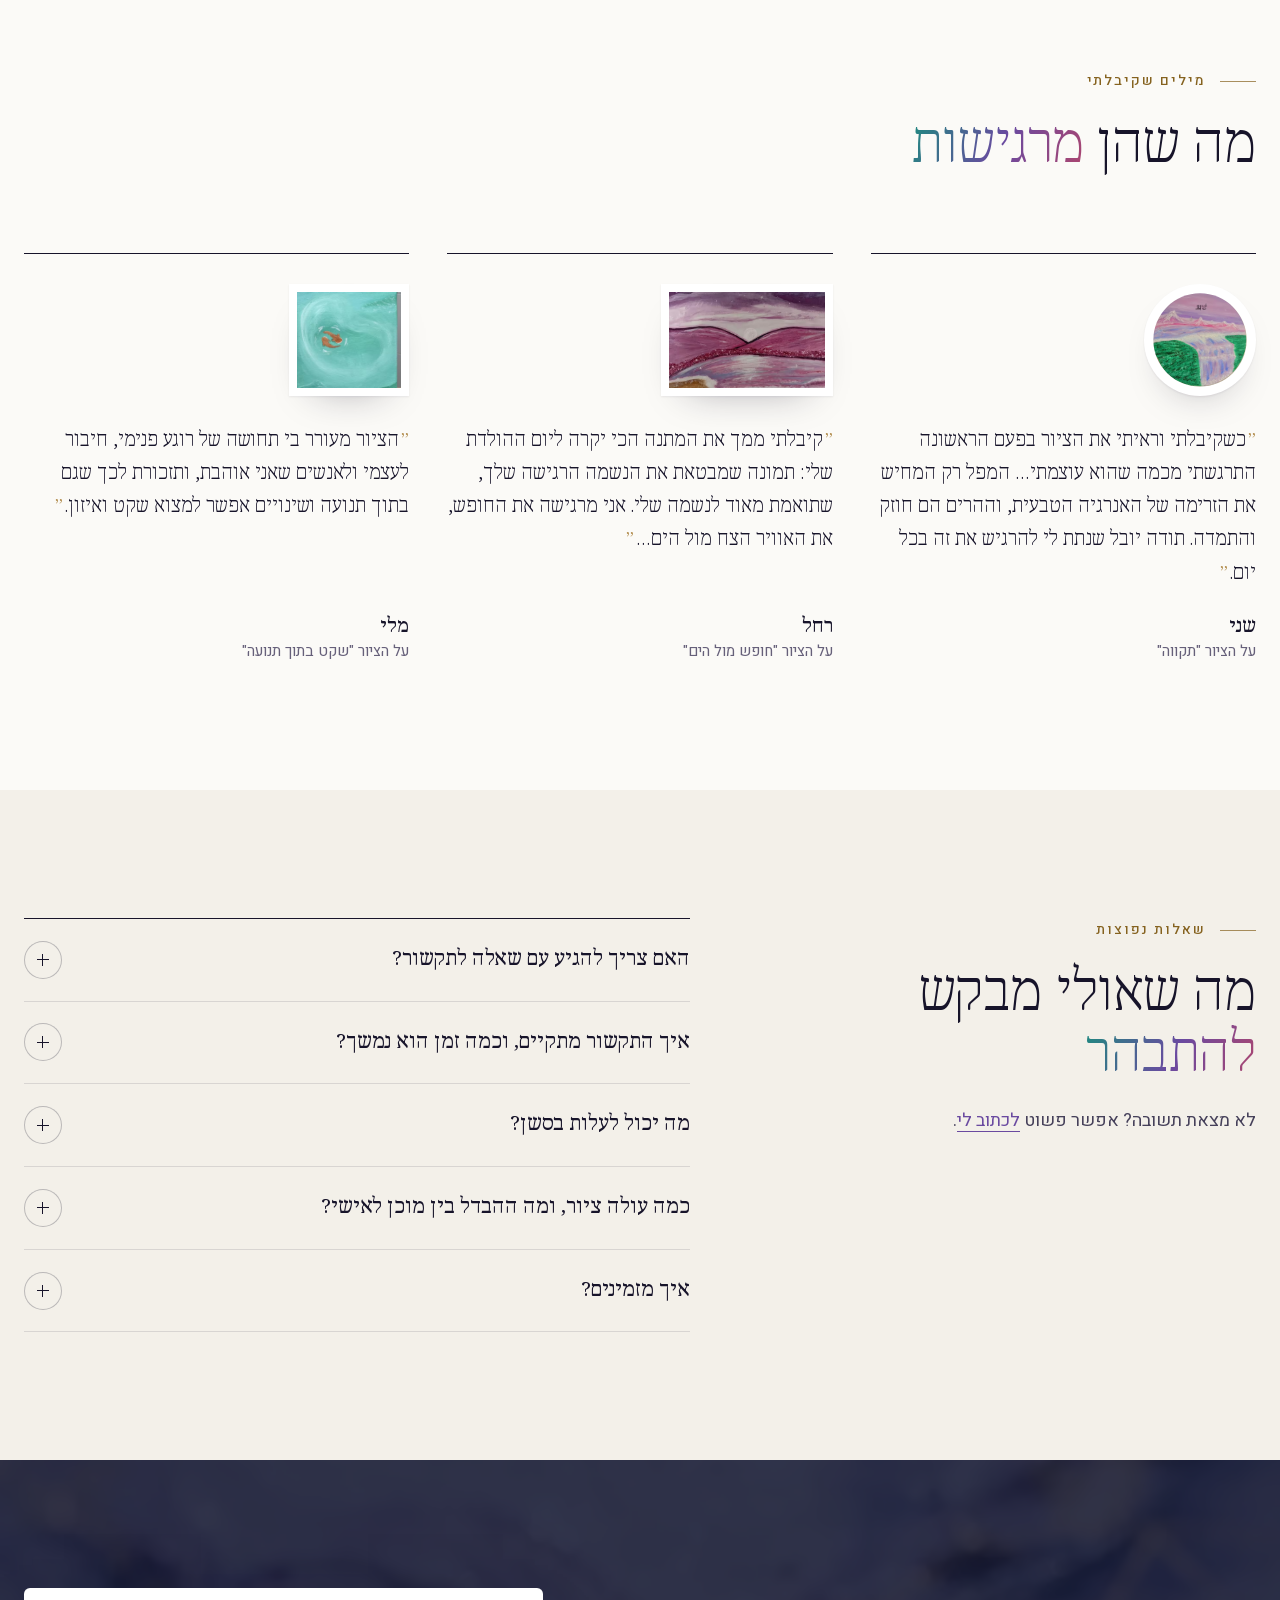
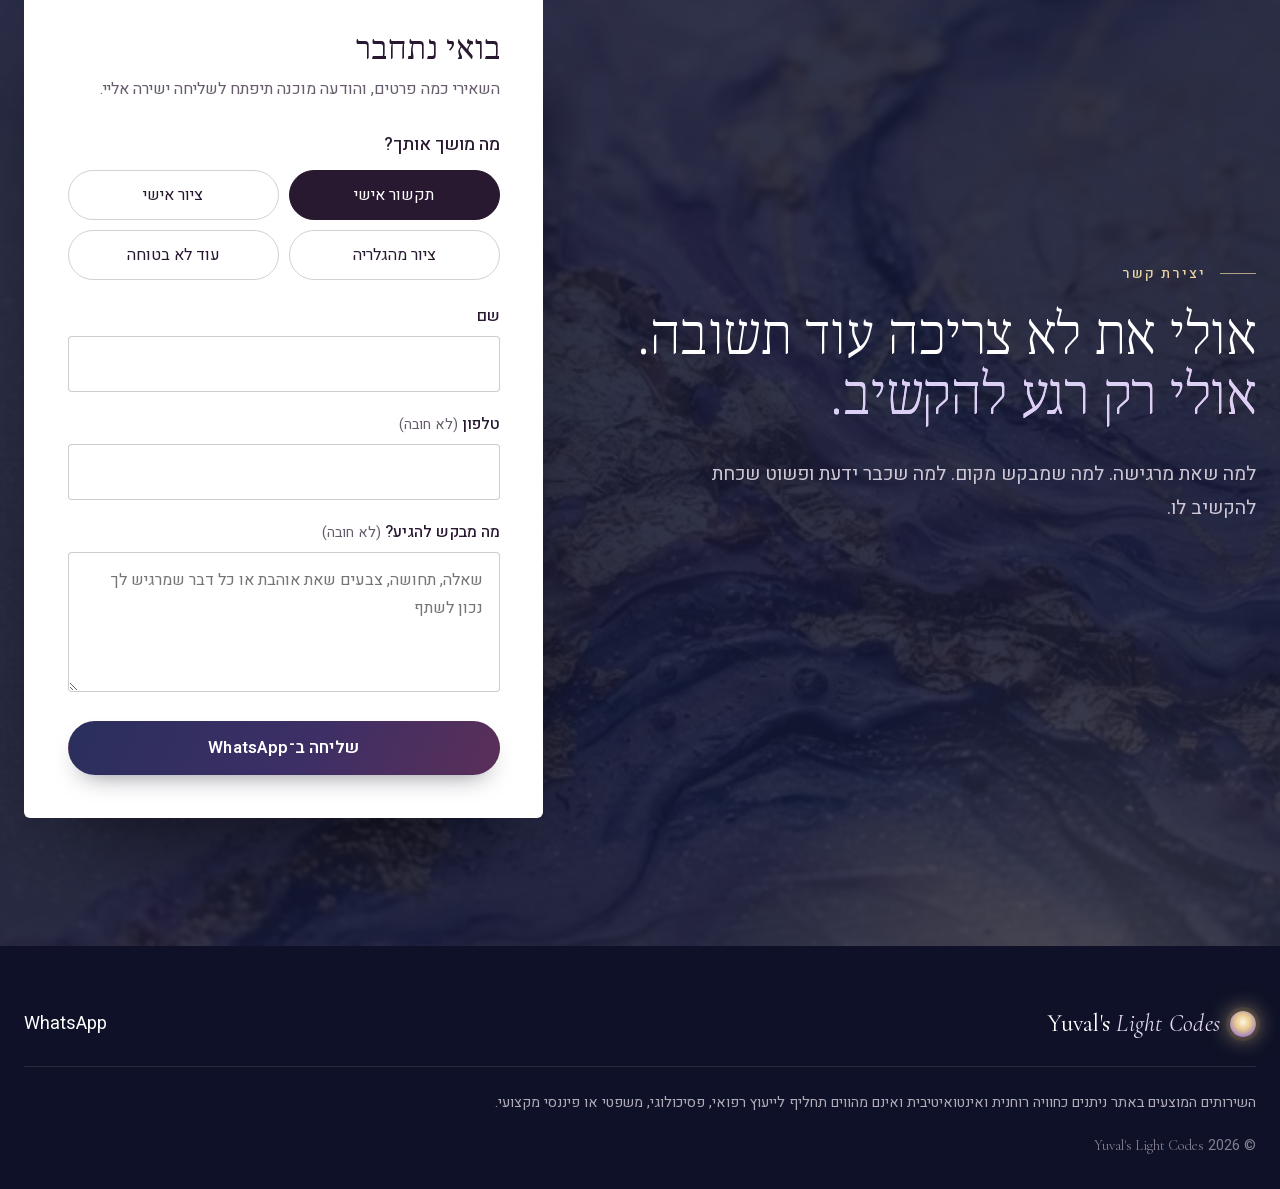
==== commit f7c978e0: "v12: Gallery White + deep audit" ====
--- a/index.html
+++ b/index.html
@@ -1,12 +1,12 @@
-<!doctype html>
-<html lang="he" dir="rtl">
+<!DOCTYPE html>
+<html lang="he" dir="rtl" class="theme-white">
 <head>
 <meta name="robots" content="noindex">
   <meta charset="utf-8">
   <meta name="viewport" content="width=device-width, initial-scale=1, viewport-fit=cover">
   <title>Yuval's Light Codes · תקשור, אנרגיה ויצירה</title>
   <meta name="description" content="Yuval's Light Codes: תקשור אישי בטלפון, Zoom או WhatsApp, וציורי Light Codes אנרגטיים שנוצרים מתוך הקשבה, צבע ותנועה. מוכנים או בהתאמה אישית.">
-  <meta name="theme-color" content="#10132a">
+  <meta name="theme-color" content="#fbfaf7">
   <link rel="icon" href="icons/icon.svg" type="image/svg+xml">
   <link rel="icon" href="icons/icon-192.png" sizes="192x192" type="image/png">
   <link rel="apple-touch-icon" href="icons/apple-touch-icon.png">
@@ -21,7 +21,7 @@
   <meta property="og:image" content="https://dorcohen1one-rgb.github.io/yuval-light-codes/img/og.jpg">
   <meta property="og:image:width" content="1200">
   <meta property="og:image:height" content="630">
-  <meta property="og:image:alt" content="Yuval's Light Codes: הציור העגול תקווה והכותרת יש בתוכך מקום שיודע">
+  <meta property="og:image:alt" content="Yuval's Light Codes: הציור העגול &quot;תקווה&quot; לצד הכותרת &quot;יש בתוכך מקום שיודע&quot;">
   <meta name="twitter:card" content="summary_large_image">
   <meta name="twitter:title" content="Yuval's Light Codes · תקשור, אנרגיה ויצירה">
   <meta name="twitter:image" content="https://dorcohen1one-rgb.github.io/yuval-light-codes/img/og.jpg">
@@ -49,8 +49,15 @@
 
   <link rel="preload" as="font" type="font/woff2" href="fonts/NotoSerifHebrew-hebrew-48a293.woff2" crossorigin>
   <link rel="preload" as="font" type="font/woff2" href="fonts/Heebo-hebrew-77da62.woff2" crossorigin>
-  <link rel="preload" as="image" type="image/avif" imagesrcset="img/art-hope-round-480.avif 480w, img/art-hope-round-640.avif 640w, img/art-hope-round.avif 976w" imagesizes="(max-width: 600px) 76vw, (max-width: 960px) 420px, 500px" fetchpriority="high">
-  <link rel="stylesheet" href="styles.css?v=1792342868">
+  <link rel="preload" as="image" type="image/avif" href="img/art-hope-round-480.avif" imagesrcset="img/art-hope-round-480.avif 480w, img/art-hope-round-640.avif 640w, img/art-hope-round.avif 976w" imagesizes="(max-width: 600px) 76vw, (max-width: 960px) 420px, 500px" fetchpriority="high">
+  <link rel="stylesheet" href="styles.css?v=1792343789">
+  <script>
+    // Gallery White is the default; ?theme=dark previews the Midnight Gallery version
+    if (new URLSearchParams(location.search).get("theme") === "dark") {
+      document.documentElement.classList.remove("theme-white");
+      document.querySelector('meta[name="theme-color"]').content = "#10132a";
+    }
+  </script>
 </head>
 <body>
   <a class="skip-link" href="#main">דילוג לתוכן</a>
@@ -84,7 +91,7 @@
 
     <!-- HERO -->
     <section class="hero" aria-labelledby="hero-title">
-      <p class="wrap" role="note" style="margin:0 auto 28px;text-align:center"><span style="display:inline-block;padding:6px 16px;border-radius:999px;background:#f7f2e9;color:#10132a;font-size:14px;line-height:1.5">טיוטה: הצעה לעיצוב חדש, עדיין לא האתר הרשמי</span></p>
+      <p class="wrap" role="note" style="margin:0 auto 28px;text-align:center"><span style="display:inline-block;padding:6px 16px;border-radius:999px;background:#17142a;color:#fff;font-size:14px;line-height:1.5">טיוטה: הצעה לעיצוב חדש, עדיין לא האתר הרשמי</span></p>
       <div class="wrap hero-grid">
         <div class="hero-copy">
           <p class="kicker"><span>תקשור</span><span>אנרגיה</span><span>יצירה</span></p>
@@ -108,7 +115,7 @@
         </figure>
       </div>
 
-      <ul class="ribbon wrap" aria-label="מה יש כאן">
+      <ul class="ribbon wrap">
         <li>מסר</li><li>חיבור</li><li>ריפוי</li><li>בהירות</li>
       </ul>
     </section>
@@ -119,7 +126,7 @@
         <header class="works-head reveal">
           <p class="label" lang="en">Light Codes</p>
           <h2 id="works-title" class="h2">ציורים שנולדים מתוך <em>הקשבה</em></h2>
-          <p class="sub">כל ציור נוצר מתוך יצירה אינטואיטיבית וחיבור לאנרגיה. צבעים, צורות, תנועה וסמלים מתחברים לעולם אחד. אין שני ציורים זהים.</p>
+          <p class="sub">כל ציור נוצר מתוך הקשבה אינטואיטיבית וחיבור לאנרגיה. צבעים, צורות, תנועה וסמלים מתחברים לעולם אחד. אין שני ציורים זהים.</p>
           <div class="rail-nav">
             <button class="rail-btn" type="button" data-dir="prev" aria-label="הציור הקודם" aria-controls="rail">
               <svg viewBox="0 0 24 24" aria-hidden="true"><path d="M9 6l6 6-6 6"/></svg>
@@ -134,7 +141,7 @@
         <ol class="rail" id="rail" aria-label="ציורי Light Codes" tabindex="0">
           <li class="work">
             <button class="art-open" type="button" data-full="img/art-mountains-c.webp" data-title="גאות אל השלווה" data-kind="ready" data-caption="גאות אל השלווה · זמין · 110 ₪">
-              <span class="mat"><picture><source type="image/avif" srcset="img/art-mountains-c-480.avif 480w, img/art-mountains-c-800.avif 640w, img/art-mountains-c.avif 960w" sizes="(max-width: 600px) 76vw, 360px"><source type="image/webp" srcset="img/art-mountains-c-480.webp 480w, img/art-mountains-c-800.webp 640w, img/art-mountains-c.webp 960w" sizes="(max-width: 600px) 76vw, 360px"><img src="img/art-mountains-c-800.jpg" srcset="img/art-mountains-c-480.jpg 480w, img/art-mountains-c-800.jpg 640w, img/art-mountains-c.jpg 960w" sizes="(max-width: 600px) 76vw, 360px" alt="גאות אל השלווה: הרים כחולים מעל ים גועש" width="640" height="800" loading="lazy"></picture></span>
+              <span class="mat"><picture><source type="image/avif" srcset="img/art-mountains-c-480.avif 480w, img/art-mountains-c-800.avif 640w, img/art-mountains-c.avif 960w" sizes="(max-width: 600px) 76vw, (max-width: 960px) 260px, 360px"><source type="image/webp" srcset="img/art-mountains-c-480.webp 480w, img/art-mountains-c-800.webp 640w, img/art-mountains-c.webp 960w" sizes="(max-width: 600px) 76vw, (max-width: 960px) 260px, 360px"><img src="img/art-mountains-c-800.jpg" srcset="img/art-mountains-c-480.jpg 480w, img/art-mountains-c-800.jpg 640w, img/art-mountains-c.jpg 960w" sizes="(max-width: 600px) 76vw, (max-width: 960px) 260px, 360px" alt="גאות אל השלווה: הרים כחולים מעל ים גועש" width="640" height="800" loading="lazy"></picture></span>
             </button>
             <p class="work-theme">בהירות · התחלה</p>
             <h3 class="work-title">גאות אל השלווה</h3>
@@ -142,7 +149,7 @@
           </li>
           <li class="work">
             <button class="art-open" type="button" data-full="img/art-healing-water-c.webp" data-title="ריפוי המים" data-kind="ready" data-caption="ריפוי המים · זמין · 100 ₪">
-              <span class="mat"><picture><source type="image/avif" srcset="img/art-healing-water-c-480.avif 480w, img/art-healing-water-c-800.avif 800w, img/art-healing-water-c.avif 864w" sizes="(max-width: 600px) 76vw, 470px"><source type="image/webp" srcset="img/art-healing-water-c-480.webp 480w, img/art-healing-water-c-800.webp 800w, img/art-healing-water-c.webp 864w" sizes="(max-width: 600px) 76vw, 470px"><img src="img/art-healing-water-c-800.jpg" srcset="img/art-healing-water-c-480.jpg 480w, img/art-healing-water-c-800.jpg 800w, img/art-healing-water-c.jpg 864w" sizes="(max-width: 600px) 76vw, 470px" alt="ריפוי המים: גלים כחולים וטורקיז מול צוק חום" width="800" height="770" loading="lazy"></picture></span>
+              <span class="mat"><picture><source type="image/avif" srcset="img/art-healing-water-c-480.avif 480w, img/art-healing-water-c-800.avif 800w, img/art-healing-water-c.avif 864w" sizes="(max-width: 600px) 76vw, (max-width: 960px) 340px, 470px"><source type="image/webp" srcset="img/art-healing-water-c-480.webp 480w, img/art-healing-water-c-800.webp 800w, img/art-healing-water-c.webp 864w" sizes="(max-width: 600px) 76vw, (max-width: 960px) 340px, 470px"><img src="img/art-healing-water-c-800.jpg" srcset="img/art-healing-water-c-480.jpg 480w, img/art-healing-water-c-800.jpg 800w, img/art-healing-water-c.jpg 864w" sizes="(max-width: 600px) 76vw, (max-width: 960px) 340px, 470px" alt="ריפוי המים: גלים כחולים וטורקיז מול צוק חום" width="800" height="770" loading="lazy"></picture></span>
             </button>
             <p class="work-theme">ריפוי · רכות</p>
             <h3 class="work-title">ריפוי המים</h3>
@@ -158,7 +165,7 @@
           </li>
           <li class="work">
             <button class="art-open" type="button" data-full="img/art-pink-sea-c.webp" data-title="חופש מול הים" data-kind="custom" data-caption="חופש מול הים · נוצר עבור רחל">
-              <span class="mat"><picture><source type="image/avif" srcset="img/art-pink-sea-c-480.avif 480w, img/art-pink-sea-c-800.avif 800w, img/art-pink-sea-c.avif 972w" sizes="(max-width: 600px) 76vw, 730px"><source type="image/webp" srcset="img/art-pink-sea-c-480.webp 480w, img/art-pink-sea-c-800.webp 800w, img/art-pink-sea-c.webp 972w" sizes="(max-width: 600px) 76vw, 730px"><img src="img/art-pink-sea-c-800.jpg" srcset="img/art-pink-sea-c-480.jpg 480w, img/art-pink-sea-c-800.jpg 800w, img/art-pink-sea-c.jpg 972w" sizes="(max-width: 600px) 76vw, 730px" alt="חופש מול הים: הרים ורודים מעל ים נוצץ" width="800" height="494" loading="lazy"></picture></span>
+              <span class="mat"><picture><source type="image/avif" srcset="img/art-pink-sea-c-480.avif 480w, img/art-pink-sea-c-800.avif 800w, img/art-pink-sea-c.avif 972w" sizes="(max-width: 600px) 76vw, (max-width: 960px) 520px, 730px"><source type="image/webp" srcset="img/art-pink-sea-c-480.webp 480w, img/art-pink-sea-c-800.webp 800w, img/art-pink-sea-c.webp 972w" sizes="(max-width: 600px) 76vw, (max-width: 960px) 520px, 730px"><img src="img/art-pink-sea-c-800.jpg" srcset="img/art-pink-sea-c-480.jpg 480w, img/art-pink-sea-c-800.jpg 800w, img/art-pink-sea-c.jpg 972w" sizes="(max-width: 600px) 76vw, (max-width: 960px) 520px, 730px" alt="חופש מול הים: הרים ורודים מעל ים נוצץ" width="800" height="494" loading="lazy"></picture></span>
             </button>
             <p class="work-theme">חופש · רגישות</p>
             <h3 class="work-title">חופש מול הים</h3>
@@ -166,7 +173,7 @@
           </li>
           <li class="work">
             <button class="art-open" type="button" data-full="img/art-turquoise-c.webp" data-title="שקט בתוך תנועה" data-kind="custom" data-caption="שקט בתוך תנועה · נוצר עבור מלי">
-              <span class="mat"><picture><source type="image/avif" srcset="img/art-turquoise-c-480.avif 480w, img/art-turquoise-c-800.avif 800w, img/art-turquoise-c.avif 968w" sizes="(max-width: 600px) 76vw, 490px"><source type="image/webp" srcset="img/art-turquoise-c-480.webp 480w, img/art-turquoise-c-800.webp 800w, img/art-turquoise-c.webp 968w" sizes="(max-width: 600px) 76vw, 490px"><img src="img/art-turquoise-c-800.jpg" srcset="img/art-turquoise-c-480.jpg 480w, img/art-turquoise-c-800.jpg 800w, img/art-turquoise-c.jpg 968w" sizes="(max-width: 600px) 76vw, 490px" alt="שקט בתוך תנועה: שני דגים כתומים במערבולת טורקיז" width="800" height="740" loading="lazy"></picture></span>
+              <span class="mat"><picture><source type="image/avif" srcset="img/art-turquoise-c-480.avif 480w, img/art-turquoise-c-800.avif 800w, img/art-turquoise-c.avif 968w" sizes="(max-width: 600px) 76vw, (max-width: 960px) 350px, 490px"><source type="image/webp" srcset="img/art-turquoise-c-480.webp 480w, img/art-turquoise-c-800.webp 800w, img/art-turquoise-c.webp 968w" sizes="(max-width: 600px) 76vw, (max-width: 960px) 350px, 490px"><img src="img/art-turquoise-c-800.jpg" srcset="img/art-turquoise-c-480.jpg 480w, img/art-turquoise-c-800.jpg 800w, img/art-turquoise-c.jpg 968w" sizes="(max-width: 600px) 76vw, (max-width: 960px) 350px, 490px" alt="שקט בתוך תנועה: שני דגים כתומים במערבולת טורקיז" width="800" height="740" loading="lazy"></picture></span>
             </button>
             <p class="work-theme">איזון · רוגע</p>
             <h3 class="work-title">שקט בתוך תנועה</h3>
@@ -195,7 +202,8 @@
               <div><dt>משך</dt><dd>כשעה וחצי עד שעתיים</dd></div>
               <div><dt>איפה</dt><dd>טלפון · <bdi lang="en" dir="ltr">Zoom</bdi> · <bdi lang="en" dir="ltr">WhatsApp</bdi></dd></div>
             </dl>
-            <ul class="chips" aria-label="מה יכול לעלות בסשן">
+            <p class="sr-only">מה יכול לעלות בסשן:</p>
+            <ul class="chips">
               <li>מסרים</li><li>תובנות והכוונה</li><li>ריפוי אנרגטי</li><li>שחזור גלגולים, אם עולה</li>
             </ul>
             <a class="btn btn-light" href="#contact" data-service="channeling">לתאם תקשור</a>
@@ -205,7 +213,7 @@
             <p class="path-num" lang="en">II</p>
             <h3 id="lc-title" class="h3">ציור <bdi lang="en">Light Code</bdi> אישי</h3>
             <p class="price"><small>החל מ־</small><span class="price-num">250</span> ₪</p>
-            <p class="path-text">כאן התהליך מתחיל ממך. אני מתחברת אלייך באופן אינטואיטיבי, והציור מקבל צורה דרך צבע, תנועה, סימנים ואנרגיה. את לא בוחרת ציור שכבר קיים, הוא נולד עבורך, ומגיע אלייך פיזית.</p>
+            <p class="path-text">כאן התהליך מתחיל ממך. אני מתחברת אלייך באופן אינטואיטיבי, והציור מקבל צורה דרך צבע, תנועה, סימנים ואנרגיה. את לא בוחרת ציור שכבר קיים: הוא נולד במיוחד עבורך, ובסוף מגיע אלייך.</p>
             <dl class="facts">
               <div><dt>מחיר</dt><dd>נקבע לפי גודל הציור</dd></div>
               <div><dt>ציור מוכן</dt><dd><span dir="ltr">100–150</span> ₪, <a href="#works">מהגלריה</a></dd></div>
@@ -220,7 +228,7 @@
     <section class="about section" id="about" aria-labelledby="about-title">
       <div class="wrap about-grid">
         <figure class="portrait reveal">
-          <picture><source type="image/avif" srcset="img/yuval-p-480.avif 480w, img/yuval-p-800.avif 640w, img/yuval-p.avif 746w" sizes="(max-width: 960px) 280px, 420px"><source type="image/webp" srcset="img/yuval-p-480.webp 480w, img/yuval-p-800.webp 640w, img/yuval-p.webp 746w" sizes="(max-width: 960px) 280px, 420px"><img src="img/yuval-p-800.jpg" srcset="img/yuval-p-480.jpg 480w, img/yuval-p-800.jpg 640w, img/yuval-p.jpg 746w" sizes="(max-width: 960px) 280px, 420px" alt="יובל, יוצרת ומתקשרת, מחייכת בטבע" width="746" height="933" loading="lazy"></picture>
+          <picture><source type="image/avif" srcset="img/yuval-p-480.avif 480w, img/yuval-p-800.avif 640w, img/yuval-p.avif 746w" sizes="(max-width: 600px) 280px, 440px"><source type="image/webp" srcset="img/yuval-p-480.webp 480w, img/yuval-p-800.webp 640w, img/yuval-p.webp 746w" sizes="(max-width: 600px) 280px, 440px"><img src="img/yuval-p-800.jpg" srcset="img/yuval-p-480.jpg 480w, img/yuval-p-800.jpg 640w, img/yuval-p.jpg 746w" sizes="(max-width: 600px) 280px, 440px" alt="יובל, יוצרת ומתקשרת, מחייכת בטבע" width="746" height="933" loading="lazy"></picture>
           <figcaption>יובל · יוצרת ומתקשרת</figcaption>
         </figure>
         <div class="about-copy reveal">
@@ -244,7 +252,7 @@
           <li class="step reveal">
             <span class="step-num" lang="en">01</span>
             <h3>בוחרות</h3>
-            <p>תקשור אישי או ציור <bdi lang="en">Light Code</bdi>. ואם את עדיין לא בטוחה, זה בסדר. כותבים לי ונבין יחד.</p>
+            <p>תקשור אישי או ציור <bdi lang="en">Light Code</bdi>. ואם את עדיין לא בטוחה, זה בסדר. כתבי לי ונבין יחד.</p>
           </li>
           <li class="step reveal">
             <span class="step-num" lang="en">02</span>
@@ -267,7 +275,7 @@
           <p class="label">מילים שקיבלתי</p>
           <h2 id="t-title" class="h2">מה שהן <em>מרגישות</em></h2>
         </header>
-        <div class="voices-grid" role="region" aria-label="המלצות" tabindex="0">
+        <section class="voices-grid" aria-label="המלצות" tabindex="0">
           <figure class="voice reveal">
             <span class="voice-art voice-round"><picture><source type="image/avif" srcset="img/art-hope-round-480.avif"><source type="image/webp" srcset="img/art-hope-round-480.webp"><img src="img/art-hope-round-480.jpg" alt="" width="640" height="640" loading="lazy"></picture></span>
             <blockquote><p>כשקיבלתי וראיתי את הציור בפעם הראשונה התרגשתי מכמה שהוא עוצמתי… המפל רק המחיש את הזרימה של האנרגיה הטבעית, וההרים הם חוזק והתמדה. תודה יובל שנתת לי להרגיש את זה בכל יום.</p></blockquote>
@@ -283,7 +291,7 @@
             <blockquote><p>הציור מעורר בי תחושה של רוגע פנימי, חיבור לעצמי ולאנשים שאני אוהבת, ותזכורת לכך שגם בתוך תנועה ושינויים אפשר למצוא שקט ואיזון.</p></blockquote>
             <figcaption><strong>מלי</strong><span>על הציור "שקט בתוך תנועה"</span></figcaption>
           </figure>
-        </div>
+        </section>
       </div>
     </section>
 
@@ -314,7 +322,7 @@
           </details>
           <details>
             <summary>איך מזמינים?</summary>
-            <p>בוחרים את מה שמושך אותך ומשאירים פרטים בטופס. נפתחת הודעה מוכנה ב־<bdi lang="en" dir="ltr">WhatsApp</bdi>, ואני חוזרת אלייך להמשך.</p>
+            <p>בחרי את מה שמושך אותך והשאירי פרטים בטופס. נפתחת הודעה מוכנה ב־<bdi lang="en" dir="ltr">WhatsApp</bdi>, ואני חוזרת אלייך להמשך.</p>
           </details>
         </div>
       </div>
@@ -326,12 +334,12 @@
         <div class="contact-copy reveal">
           <p class="label">יצירת קשר</p>
           <h2 id="contact-title" class="h2">אולי את לא צריכה עוד תשובה. <em>אולי רק רגע להקשיב.</em></h2>
-          <p class="lead">למה שאת מרגישה. למה שמבקש מקום. למה שכבר ידעת, ופשוט שכחת להקשיב לו.</p>
+          <p class="lead">למה שאת מרגישה. למה שמבקש מקום. למה שכבר ידעת ופשוט שכחת להקשיב לו.</p>
         </div>
 
         <form class="contact-form reveal" id="contact-form" novalidate>
           <h3 class="h3">בואי נתחבר</h3>
-          <p class="form-intro" id="form-intro">משאירים כמה פרטים, והודעה מוכנה תיפתח לשליחה ישירה אליי.</p>
+          <p class="form-intro" id="form-intro">השאירי כמה פרטים, והודעה מוכנה תיפתח לשליחה ישירה אליי.</p>
           <noscript><p class="form-status">כדי לשלוח את הטופס צריך לאפשר JavaScript בדפדפן.</p></noscript>
 
           <fieldset class="service-pick">
@@ -344,16 +352,16 @@
 
           <div class="field">
             <label for="f-name">שם</label>
-            <input id="f-name" name="name" type="text" autocomplete="name" required>
+            <input id="f-name" name="name" type="text" autocomplete="name" maxlength="100" required>
             <span class="field-error" id="err-name" aria-live="polite"></span>
           </div>
           <div class="field">
             <label for="f-phone">טלפון <span class="opt">(לא חובה)</span></label>
-            <input id="f-phone" name="phone" type="tel" inputmode="tel" autocomplete="tel" dir="ltr">
+            <input id="f-phone" name="phone" type="tel" inputmode="tel" autocomplete="tel" maxlength="30" dir="ltr">
           </div>
           <div class="field">
             <label for="f-message">מה מבקש להגיע? <span class="opt">(לא חובה)</span></label>
-            <textarea id="f-message" name="message" rows="4" maxlength="800" placeholder="שאלה, תחושה, צבעים שאת אוהבת, או כל דבר שמרגיש נכון לשתף"></textarea>
+            <textarea id="f-message" name="message" rows="4" maxlength="800" placeholder="שאלה, תחושה, צבעים שאת אוהבת או כל דבר שמרגיש לך נכון לשתף"></textarea>
           </div>
 
           <button class="btn btn-primary btn-block" type="submit" disabled>שליחה ב־WhatsApp</button>
@@ -368,7 +376,7 @@
           </div>
 
           <div class="copy-box" id="copy-box" hidden>
-            <label for="copy-text">ההודעה שלך, מוכנה להעתקה:</label>
+            <label for="copy-text">ההודעה שלך מוכנה להעתקה:</label>
             <textarea id="copy-text" rows="5" readonly></textarea>
             <button class="btn btn-ghost btn-sm" type="button" id="copy-btn">העתקת ההודעה</button>
           </div>
@@ -380,15 +388,15 @@
   <footer class="site-footer">
     <div class="wrap footer-inner">
       <a class="brand" href="#top"><span class="brand-mark" aria-hidden="true"></span><span class="brand-text" lang="en">Yuval's <em>Light Codes</em></span></a>
-      <ul class="footer-links" id="social-links" aria-label="ערוצי קשר"></ul>
+      <nav aria-label="ערוצי קשר"><ul class="footer-links" id="social-links"></ul></nav>
       <p class="disclaimer">השירותים המוצעים באתר ניתנים כחוויה רוחנית ואינטואיטיבית ואינם מהווים תחליף לייעוץ רפואי, פסיכולוגי, משפטי או פיננסי מקצועי.</p>
       <p class="copyright">© <span id="year">2026</span> <span lang="en">Yuval's Light Codes</span></p>
     </div>
   </footer>
 
-  <dialog class="lightbox" id="lightbox" aria-label="תצוגת ציור">
+  <dialog class="lightbox" id="lightbox" aria-labelledby="lightbox-caption">
     <figure class="lb-figure">
-      <img id="lightbox-img" src="" alt="">
+      <img id="lightbox-img" alt="">
       <figcaption class="lb-caption">
         <p class="sr-only" id="lb-live" aria-live="polite" aria-atomic="true"></p>
         <p class="lb-count" dir="ltr"><span id="lb-now">01</span> / <span id="lb-total">05</span></p>
@@ -401,6 +409,6 @@
     <button class="lightbox-close" type="button" aria-label="סגירה">×</button>
   </dialog>
 
-  <script src="main.js?v=1792342868" defer></script>
+  <script src="main.js?v=1792343789" defer></script>
 </body>
 </html>
--- a/styles.css
+++ b/styles.css
@@ -287,7 +287,7 @@
 .site-header {
   position: fixed; inset: 0 0 auto; z-index: 50;
   height: calc(var(--header-h) + env(safe-area-inset-top)); padding-top: env(safe-area-inset-top);
-  padding-inline: env(safe-area-inset-left) env(safe-area-inset-right);
+  padding-inline: env(safe-area-inset-right) env(safe-area-inset-left);
   background: rgba(242, 238, 231, .97); transition: box-shadow .35s;
 }
 .site-header.scrolled { box-shadow: 0 1px 0 var(--line); }
@@ -358,7 +358,6 @@
   box-shadow: var(--mat-shadow); position: relative;
 }
 .mat img { width: 100%; outline: 1px solid rgba(40, 24, 48, .08); outline-offset: -1px; }
-.hero-art .mat { rotate: -1.2deg; }
 .js .hero-art .mat img { animation: unveil 1.3s var(--ease) .15s both; }
 @keyframes unveil { from { clip-path: inset(0 0 100% 0); transform: scale(1.06); } to { clip-path: inset(0); transform: none; } }
 .plate {
@@ -473,7 +472,7 @@
 .process .h2 { color: #fff; }
 .process .h2 em { color: var(--lav-pale); }
 .process .label { color: var(--brass-pale); }
-.steps { display: grid; grid-template-columns: repeat(3, 1fr); gap: clamp(28px, 4vw, 64px); counter-reset: s; position: relative; }
+.steps { display: grid; grid-template-columns: repeat(3, 1fr); gap: clamp(28px, 4vw, 64px); position: relative; }
 .step { position: relative; padding-top: 44px; border-top: 1px solid var(--line-light); }
 .step::before {
   content: ""; position: absolute; top: -5px; inset-inline-start: 0; width: 9px; height: 9px; border-radius: 50%;
@@ -539,9 +538,6 @@
 .contact .h2 { color: #fff; margin-bottom: 28px; }
 .contact .h2 em { display: block; color: var(--lav-pale); }
 .contact .lead { color: rgba(243, 236, 247, .8); max-width: 30em; }
-.contact-direct { margin-top: 36px; color: rgba(243, 236, 247, .72); }
-.contact-direct:empty { display: none; }
-.contact-direct a { color: #fff; font-size: 1.25rem; font-family: var(--serif); text-decoration: none; border-bottom: 1px solid var(--brass-pale); display: inline-flex; min-height: 44px; align-items: center; margin-inline-start: 8px; }
 
 .contact-form { background: var(--card); color: var(--ink); border-radius: 6px; padding: clamp(28px, 3.4vw, 48px); box-shadow: 0 40px 90px -40px rgba(0, 0, 0, .7); }
 .contact-form .h3 { margin-bottom: 6px; }
@@ -730,8 +726,7 @@
   .contact .label { justify-content: center; }
   .contact .label::before { display: none; }
   .contact .h2 { margin-bottom: 18px; }
-  .contact-direct { margin-top: 18px; }
-  .contact-form { padding: 24px 18px; margin-inline: -4px; }
+    .contact-form { padding: 24px 18px; margin-inline: -4px; }
   .field input, .field textarea { font-size: 16px; }
 
   .footer-inner { grid-template-columns: 1fr; justify-items: center; text-align: center; }
@@ -756,11 +751,9 @@
 .mat-round img { border-radius: 50%; clip-path: circle(48.6%); }
 .voice-round img { border-radius: 50%; clip-path: circle(48.6%); }
 .voice-art.voice-round { border-radius: 50%; }
-.contact-direct a { margin-inline-start: 0; }
 @media (max-width: 600px) {
   .hero-art { width: min(76vw, 300px); }
-  .contact-direct a { display: flex; justify-content: center; margin-top: 2px; border: 0; text-decoration: underline; text-decoration-color: var(--brass-pale); text-underline-offset: 6px; }
-}
+  }
 @media (prefers-reduced-motion: reduce) { .round img { clip-path: circle(48.6%); } }
 .hero-art .halo { top: 0; translate: -50% -9.7%; }
 
@@ -943,3 +936,88 @@
 .btn-primary:hover { box-shadow: 0 12px 32px -14px rgba(203, 183, 244, .6); }
 .contact::before { opacity: .08; }
 .display .accent.w { display: block; }
+
+/* ================= Gallery White theme (html.theme-white) ================= */
+.theme-white {
+  --paper: #fbfaf7;
+  --paper-2: #f3f0e9;
+  --card: #ffffff;
+  --ink: #17142a;
+  --ink-soft: #46415a;
+  --mute: #66607a;
+  --lav-text: #6a4aa0;
+  --lav-pale: #e4daf5;
+  --brass: #b08a4a;
+  --brass-text: #85621f;
+  --glow: linear-gradient(115deg, #1e8a7f 0%, #6a4aa0 52%, #b0456c 100%);
+  --line: rgba(23, 20, 42, .12);
+  --mat-shadow: 0 1px 2px rgba(23, 20, 42, .08), 0 24px 50px -28px rgba(23, 20, 42, .45);
+}
+.theme-white ::selection { background: var(--lav-pale); color: var(--ink); }
+.theme-white .skip-link { background: var(--ink); color: #fff; }
+.theme-white .site-header { background: rgba(255, 255, 255, .92); }
+@media (max-width: 960px) { .theme-white .site-header { background: #fff; } }
+.theme-white .hero {
+  background:
+    radial-gradient(50% 60% at 20% 45%, rgba(143, 224, 214, .16), transparent 70%),
+    radial-gradient(40% 50% at 90% 5%, rgba(244, 178, 201, .16), transparent 70%),
+    #fff;
+}
+.theme-white .hero::before { opacity: .25; mix-blend-mode: multiply; }
+.theme-white .halo { border-color: rgba(176, 138, 74, .35); background: radial-gradient(circle, rgba(255, 240, 210, .7) 0, rgba(255, 240, 210, 0) 62%); }
+.theme-white .halo::after { border-color: rgba(176, 138, 74, .16); }
+.theme-white .round { background: #fff; box-shadow: 0 1px 2px rgba(23, 20, 42, .08), 0 40px 80px -36px rgba(23, 20, 42, .5); }
+.theme-white .mat { background: #fff; box-shadow: var(--mat-shadow); }
+.theme-white .mat img { outline-color: rgba(23, 20, 42, .08); }
+.theme-white .art-open:hover .mat { box-shadow: 0 1px 2px rgba(23, 20, 42, .08), 0 36px 70px -30px rgba(23, 20, 42, .55); }
+.theme-white .btn-primary { --bg: var(--ink); --fg: #fff; background: var(--ink); color: #fff; box-shadow: 0 12px 26px -14px rgba(23, 20, 42, .6); }
+.theme-white .btn-primary:hover { background: #2c2747; filter: none; }
+.theme-white .btn-light { --bg: #fff; --fg: var(--ink); }
+.theme-white .btn-ghost { --bd: rgba(23, 20, 42, .3); }
+.theme-white .header-cta { background: var(--ink); color: #fff; }
+.theme-white .header-cta:hover { background: #2c2747; filter: none; }
+.theme-white .rail-btn { border-color: rgba(23, 20, 42, .28); }
+.theme-white .rail-btn:hover:not(:disabled) { background: var(--ink); border-color: var(--ink); color: #fff; }
+.theme-white .rail { scrollbar-color: rgba(23, 20, 42, .25) transparent; }
+.theme-white .status { color: #2b7a55; }
+.theme-white .paths, .theme-white .faq { background: var(--paper-2); }
+.theme-white .about, .theme-white .voices { background: #fff; }
+.theme-white .path-light { background: #fff; border-color: var(--line); }
+.theme-white .path-dark { background: #141834; }
+.theme-white .faq-list summary::after { border-color: rgba(23, 20, 42, .25); }
+.theme-white .faq-list details[open] summary::after { background-color: var(--paper-2); }
+.theme-white .process { background: #141834; }
+.theme-white .contact { background: #141834; }
+.theme-white .contact::before { opacity: .12; }
+.theme-white .site-footer { background: #0e1127; }
+/* Dark bands keep light text and luminous accents */
+.theme-white .process, .theme-white .contact, .theme-white .path-dark {
+  --glow: linear-gradient(115deg, #9be7dc 0%, #cbb7f4 52%, #f6b8cf 100%);
+  --lav-pale: #ddd0f6; --brass-pale: #ecd3a3;
+}
+.theme-white .contact .lead { color: rgba(243, 236, 247, .82); }
+.theme-white .contact-form {
+  --ink: #281830; --glow: linear-gradient(115deg, #2a2f5c 0%, #3d2f66 55%, #5a2f58 100%);
+  background: #fff;
+}
+.theme-white .contact-form .btn-primary { background: var(--glow); }
+
+/* Codex refinements for Gallery White */
+.theme-white .lead, .theme-white .path-text { line-height: 1.8; }
+.theme-white .site-header { border-bottom: 1px solid rgba(23, 20, 42, .08); }
+.theme-white .hero { background:
+    radial-gradient(50% 60% at 20% 45%, rgba(143, 224, 214, .14), transparent 70%),
+    radial-gradient(40% 50% at 90% 5%, rgba(244, 178, 201, .14), transparent 70%),
+    var(--paper); }
+.theme-white .round { background: #fff; box-shadow: 0 1px 2px rgba(23, 20, 42, .07), 0 30px 60px -36px rgba(23, 20, 42, .42); }
+.theme-white { --mat-shadow: 0 1px 2px rgba(23, 20, 42, .07), 0 18px 40px -26px rgba(23, 20, 42, .4); }
+.theme-white .about, .theme-white .voices { background: var(--paper); }
+.theme-white .path-light { background: #fffdf9; border-color: rgba(23, 20, 42, .16); }
+@media (max-width: 960px) { .theme-white .site-header { background: var(--paper); } }
+@media (max-width: 600px) { .theme-white .hero .lead { font-size: 1.125rem; } }
+@media (max-width: 960px) { .theme-white .main-nav { background: var(--paper); } }
+html:not(.js) .nav-toggle { display: none; }
+@media (max-width: 960px) {
+  .main-nav { padding-inline: max(32px, env(safe-area-inset-right)) max(32px, env(safe-area-inset-left)); }
+  .lightbox { width: calc(100vw - 16px - env(safe-area-inset-left) - env(safe-area-inset-right)); }
+}
